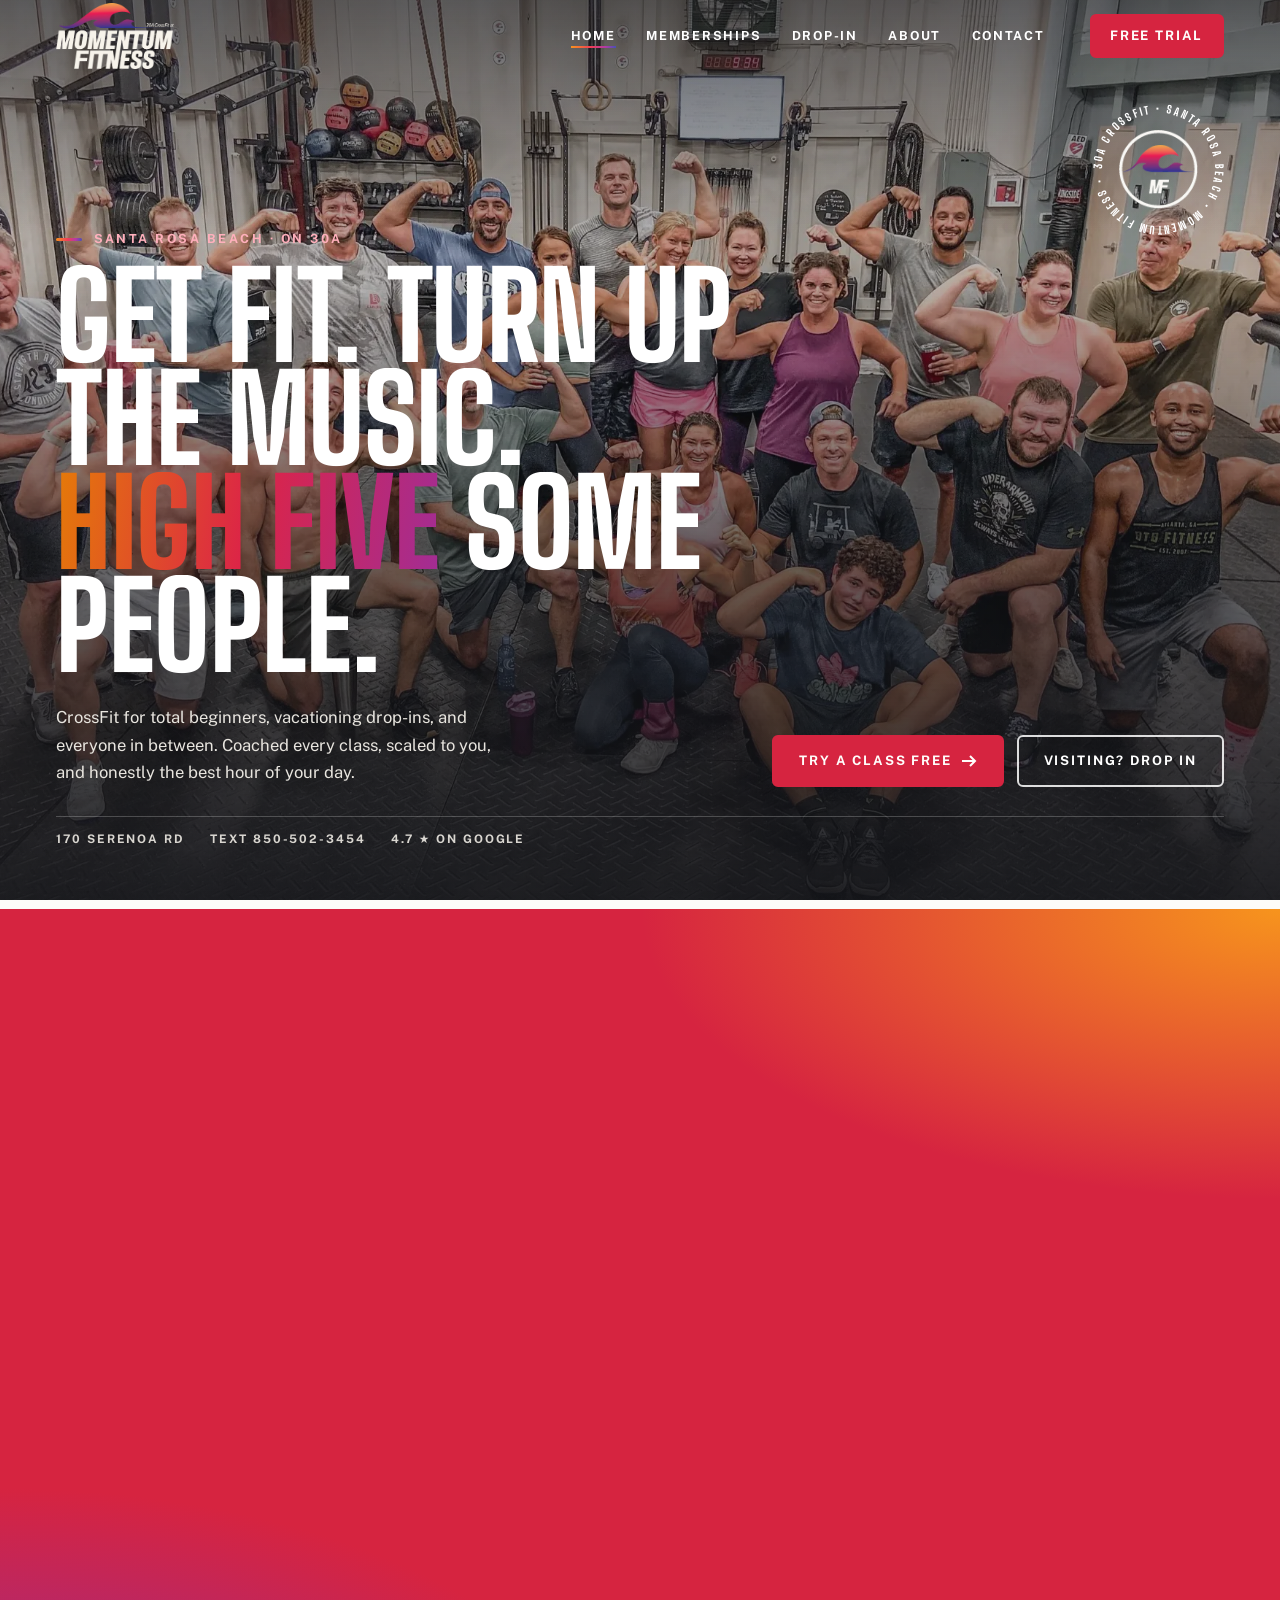
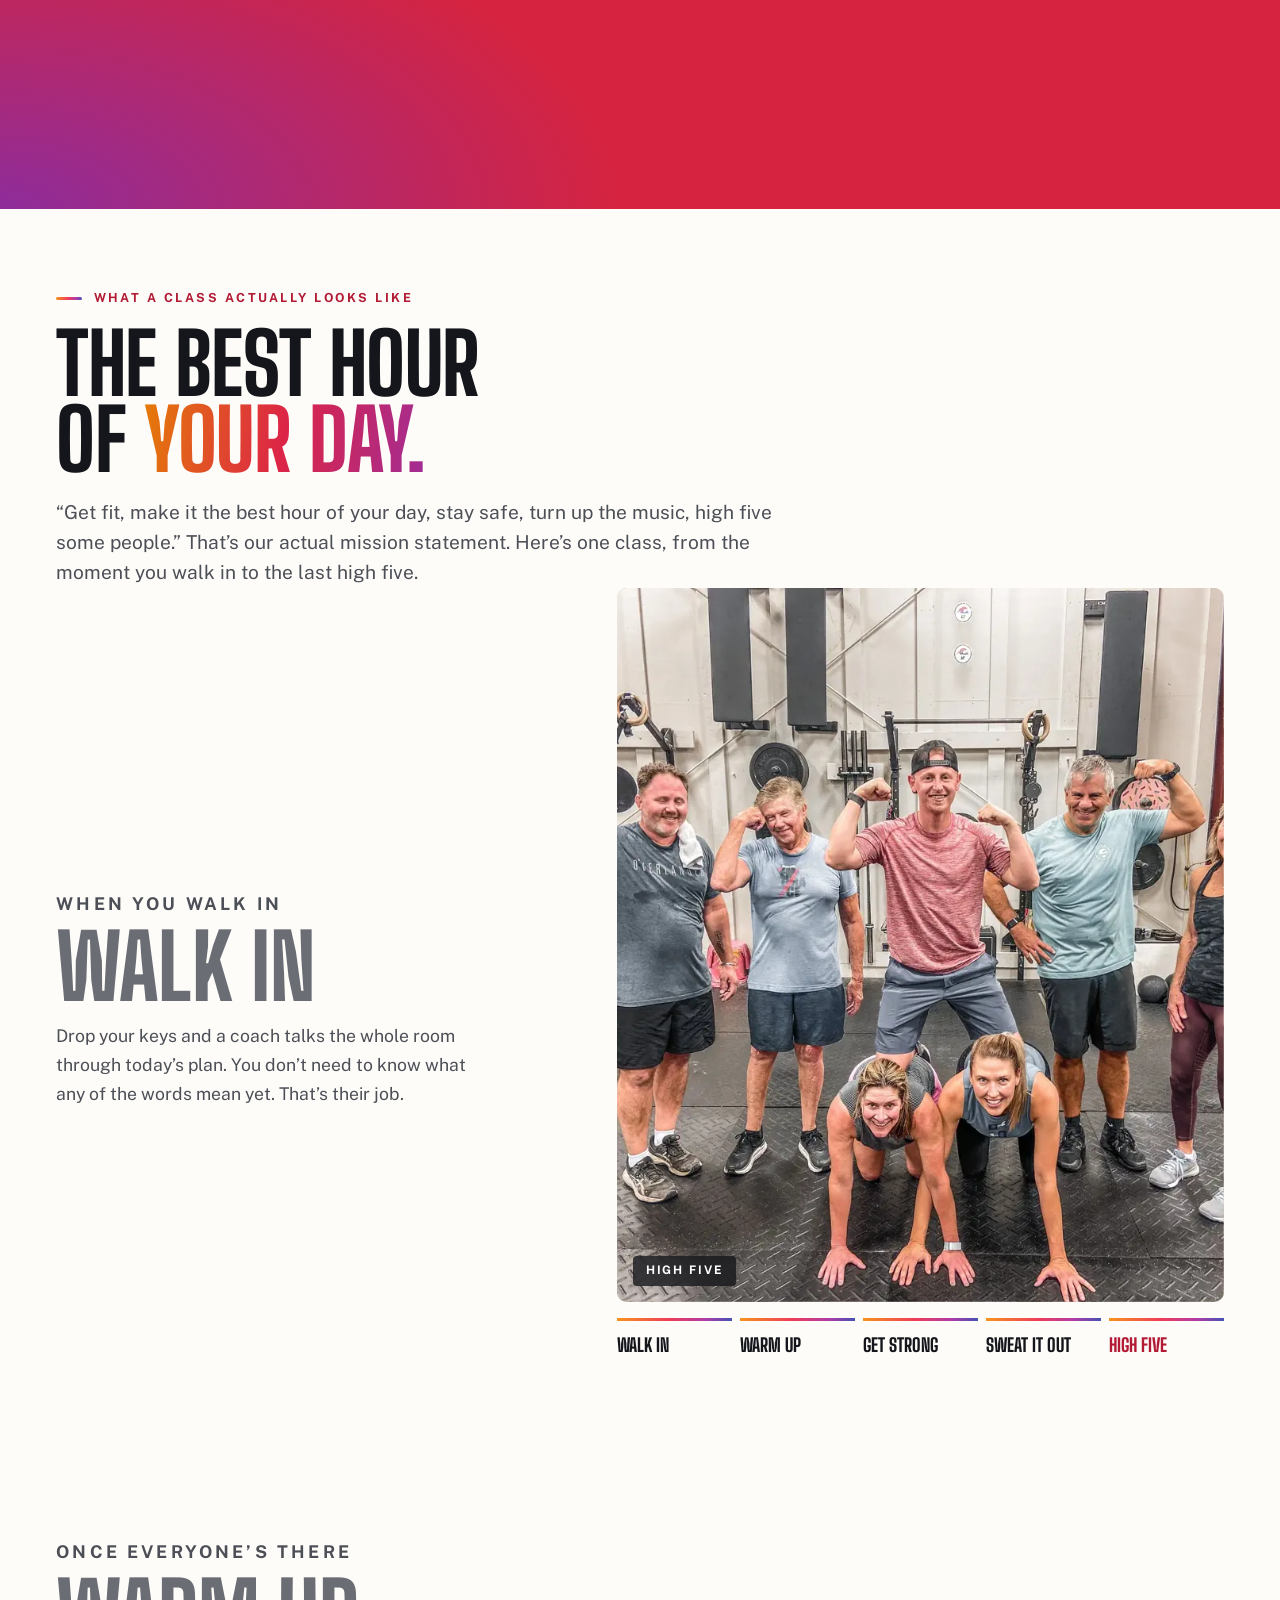
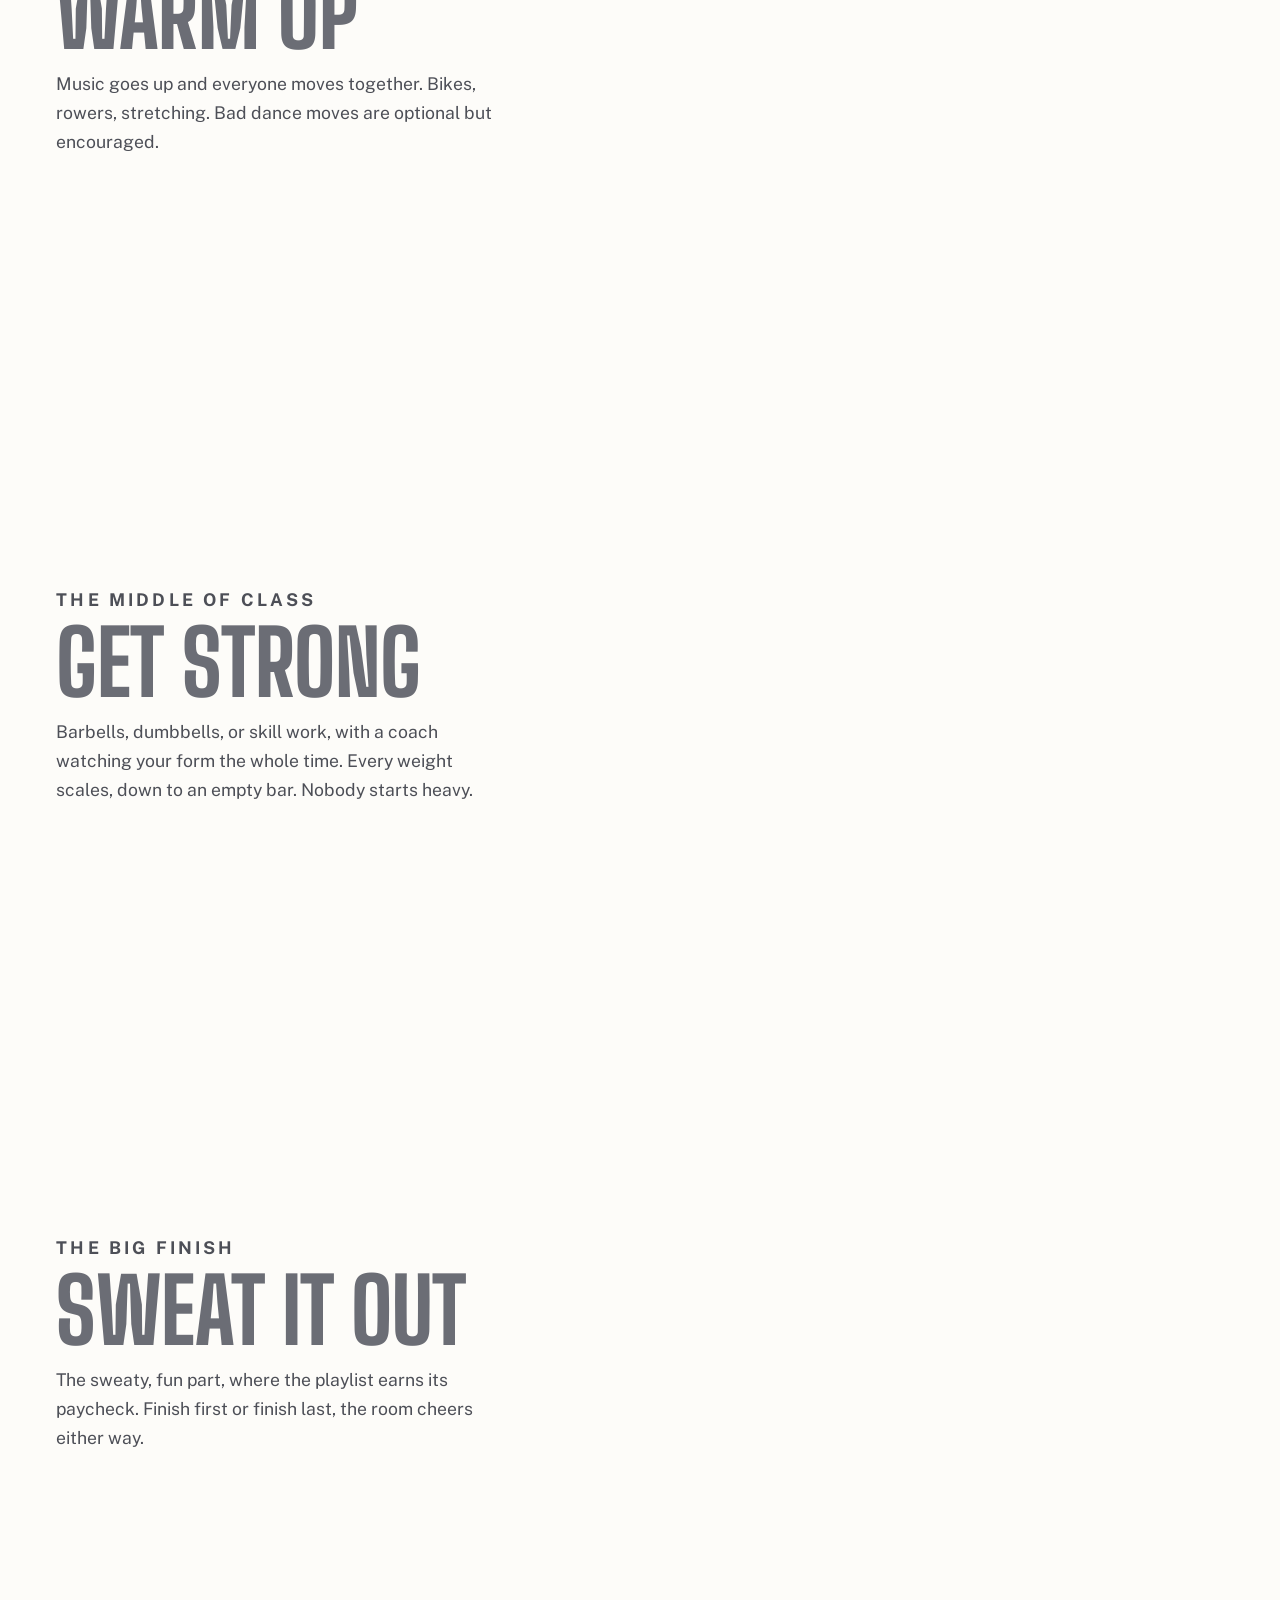
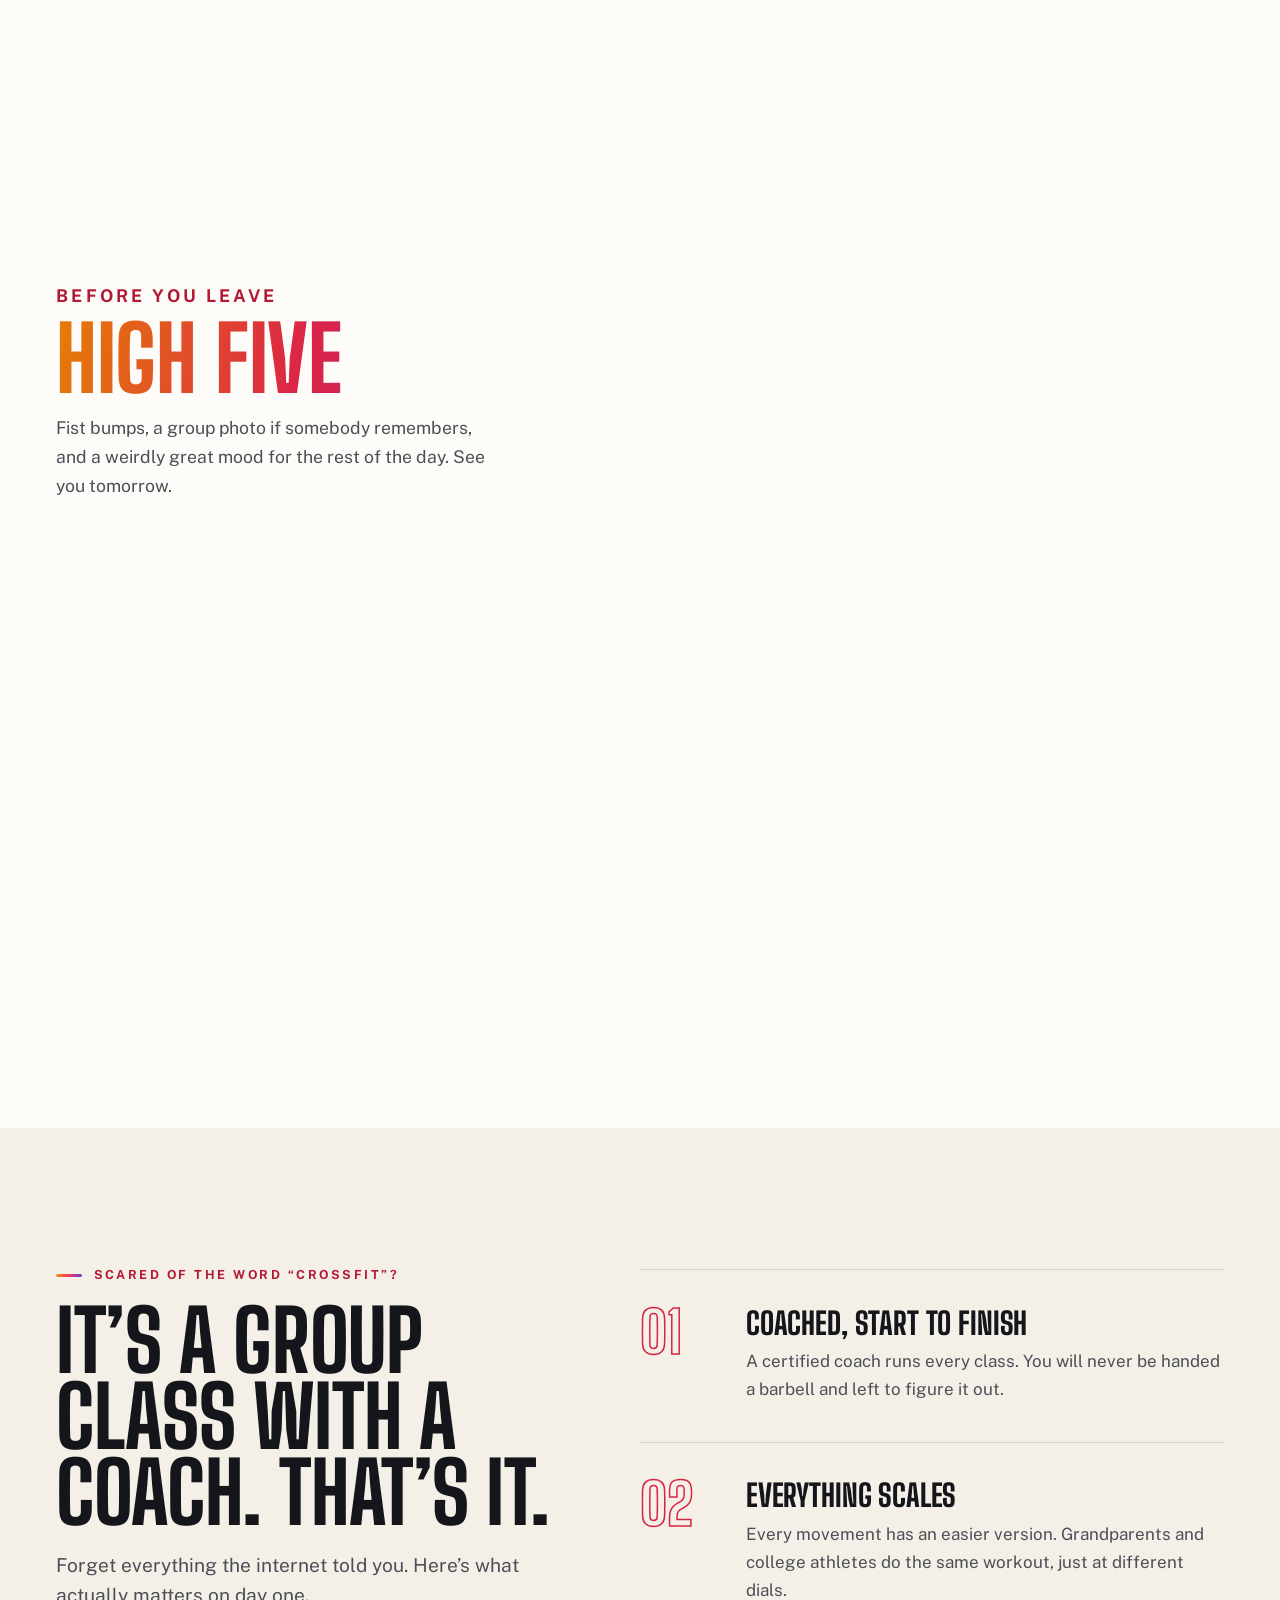
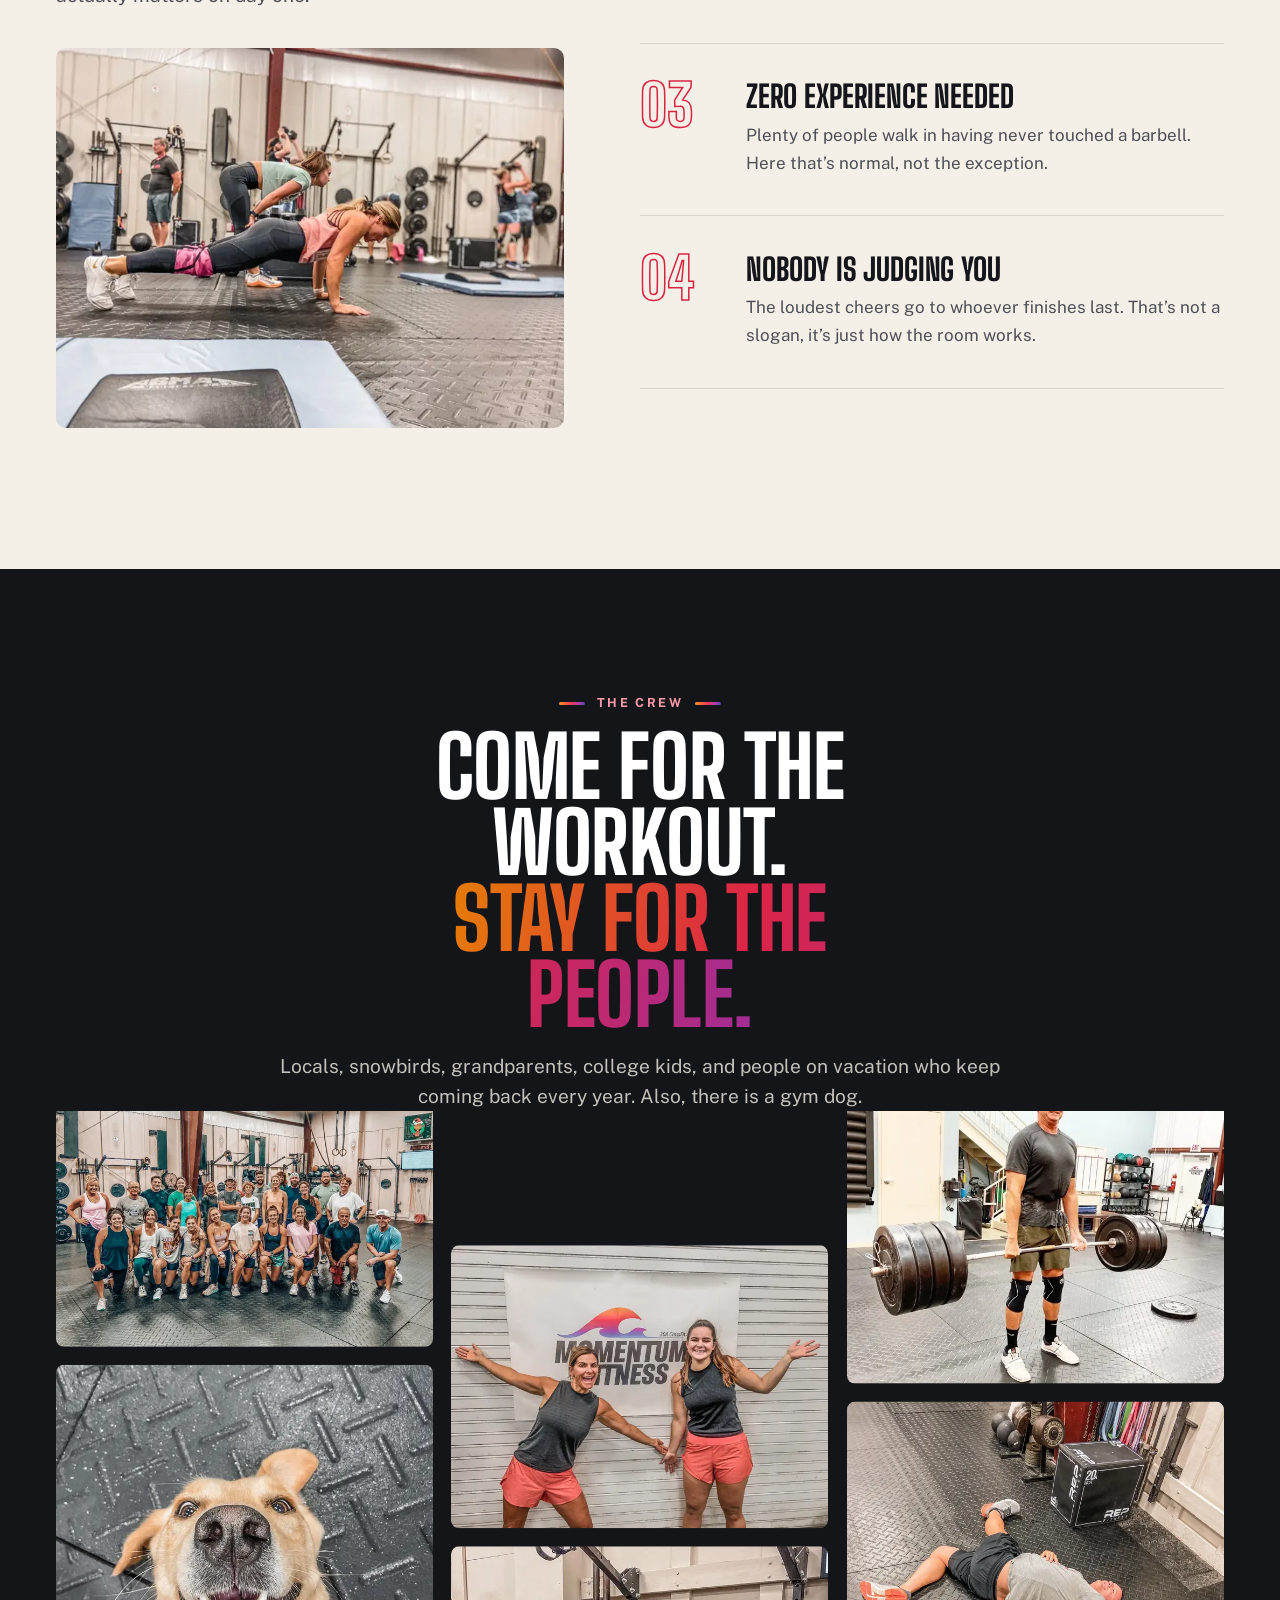
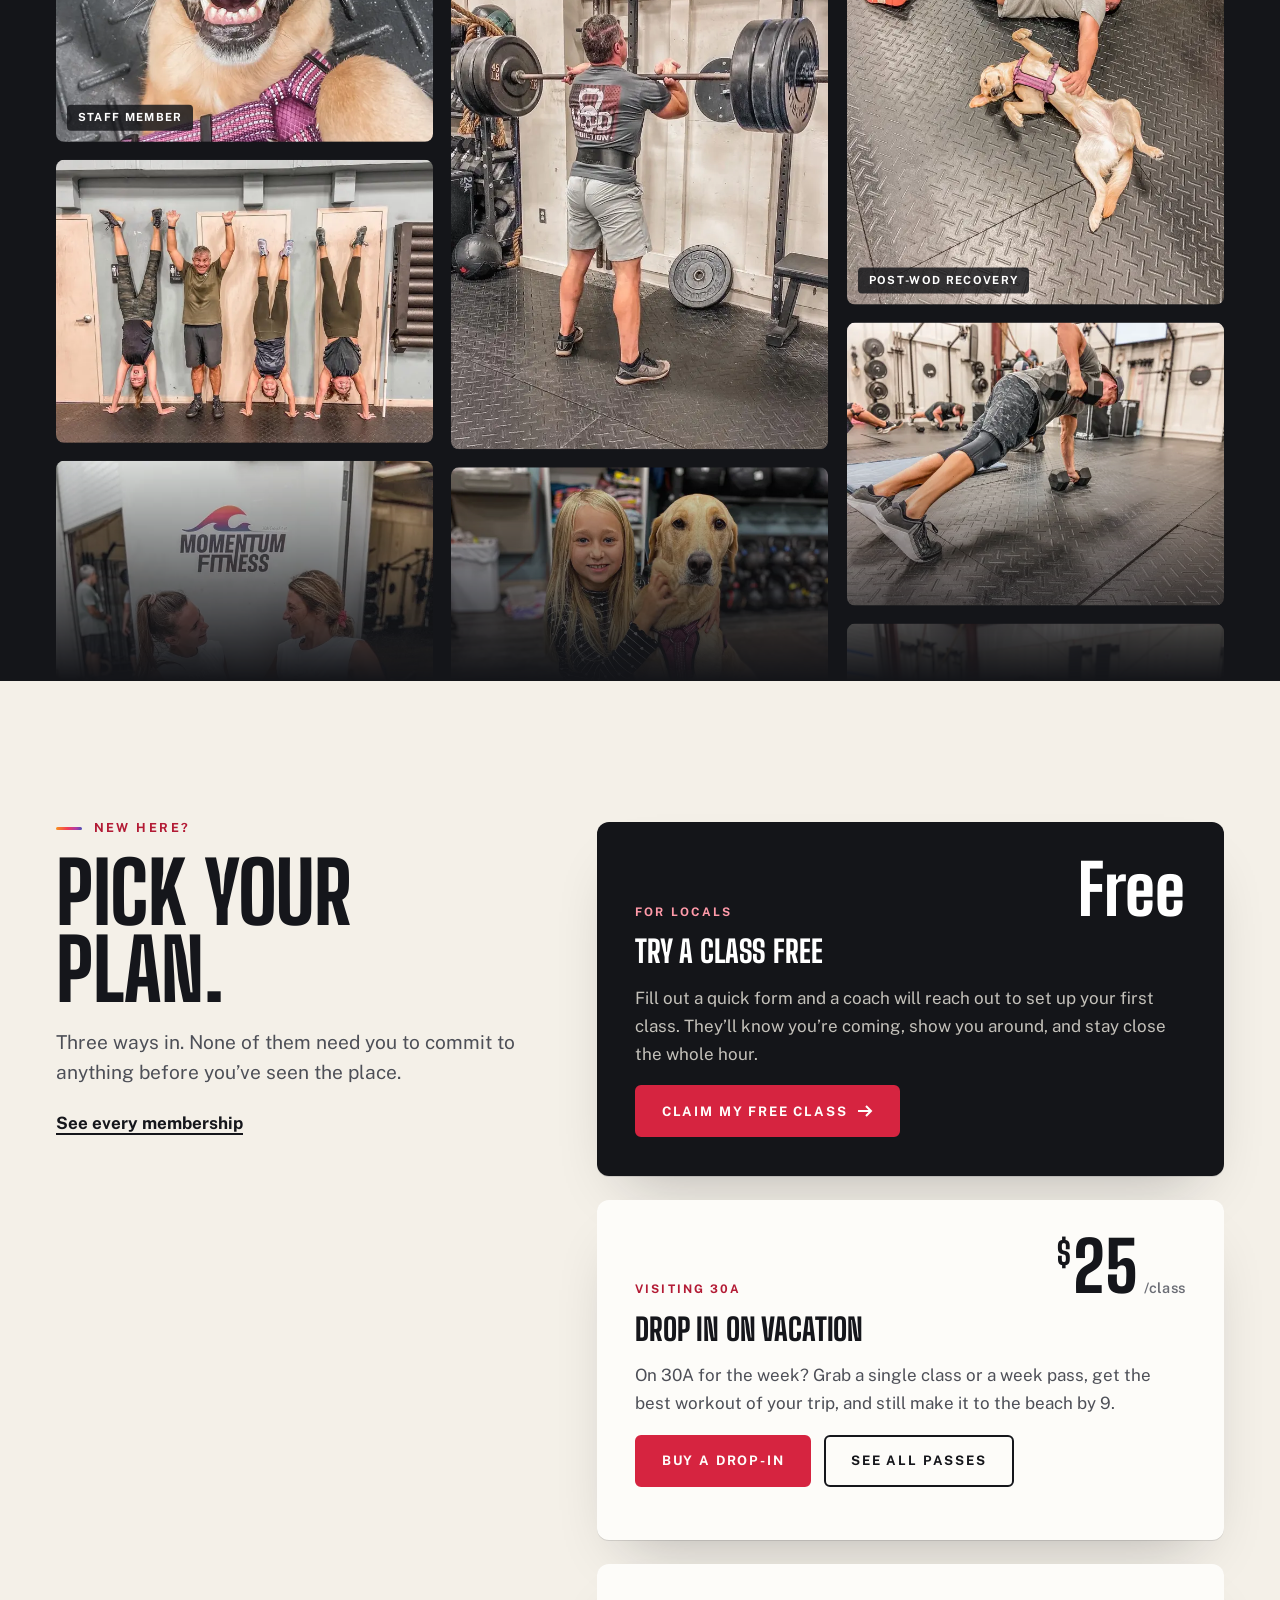
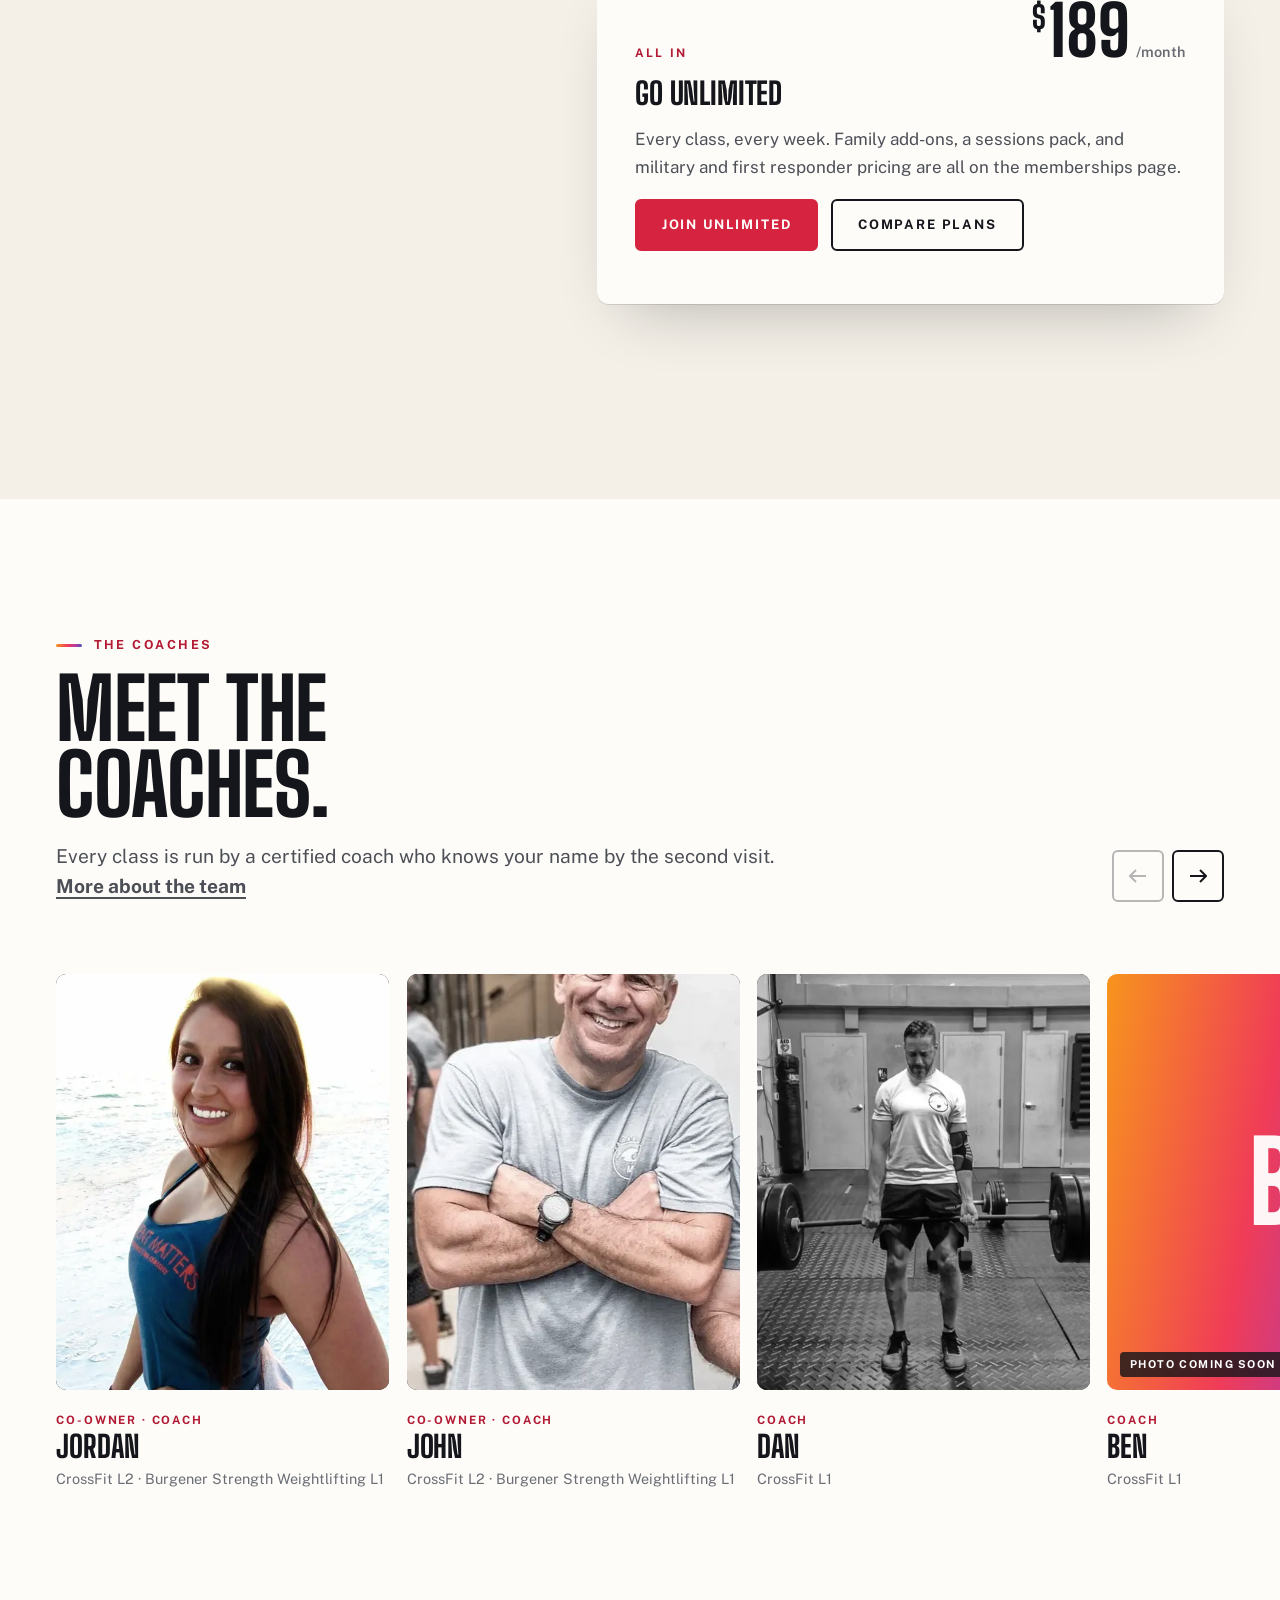
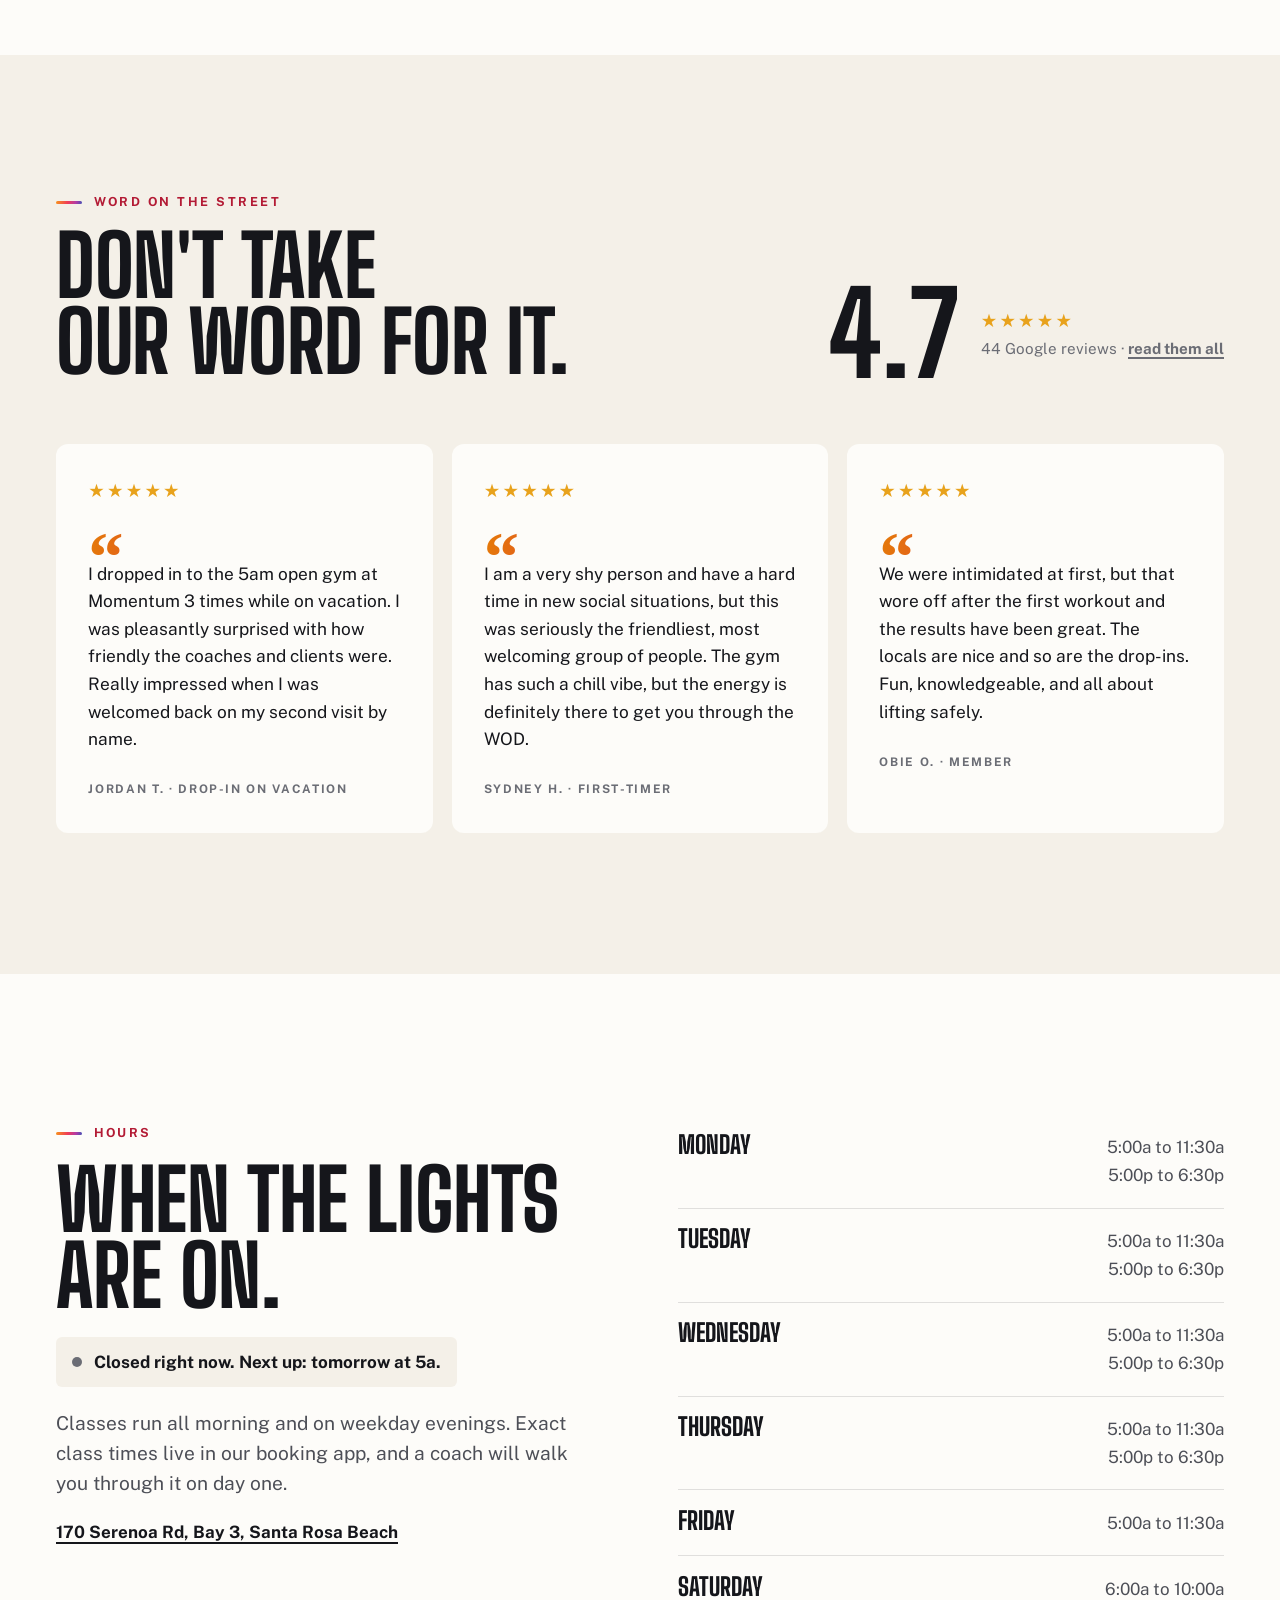
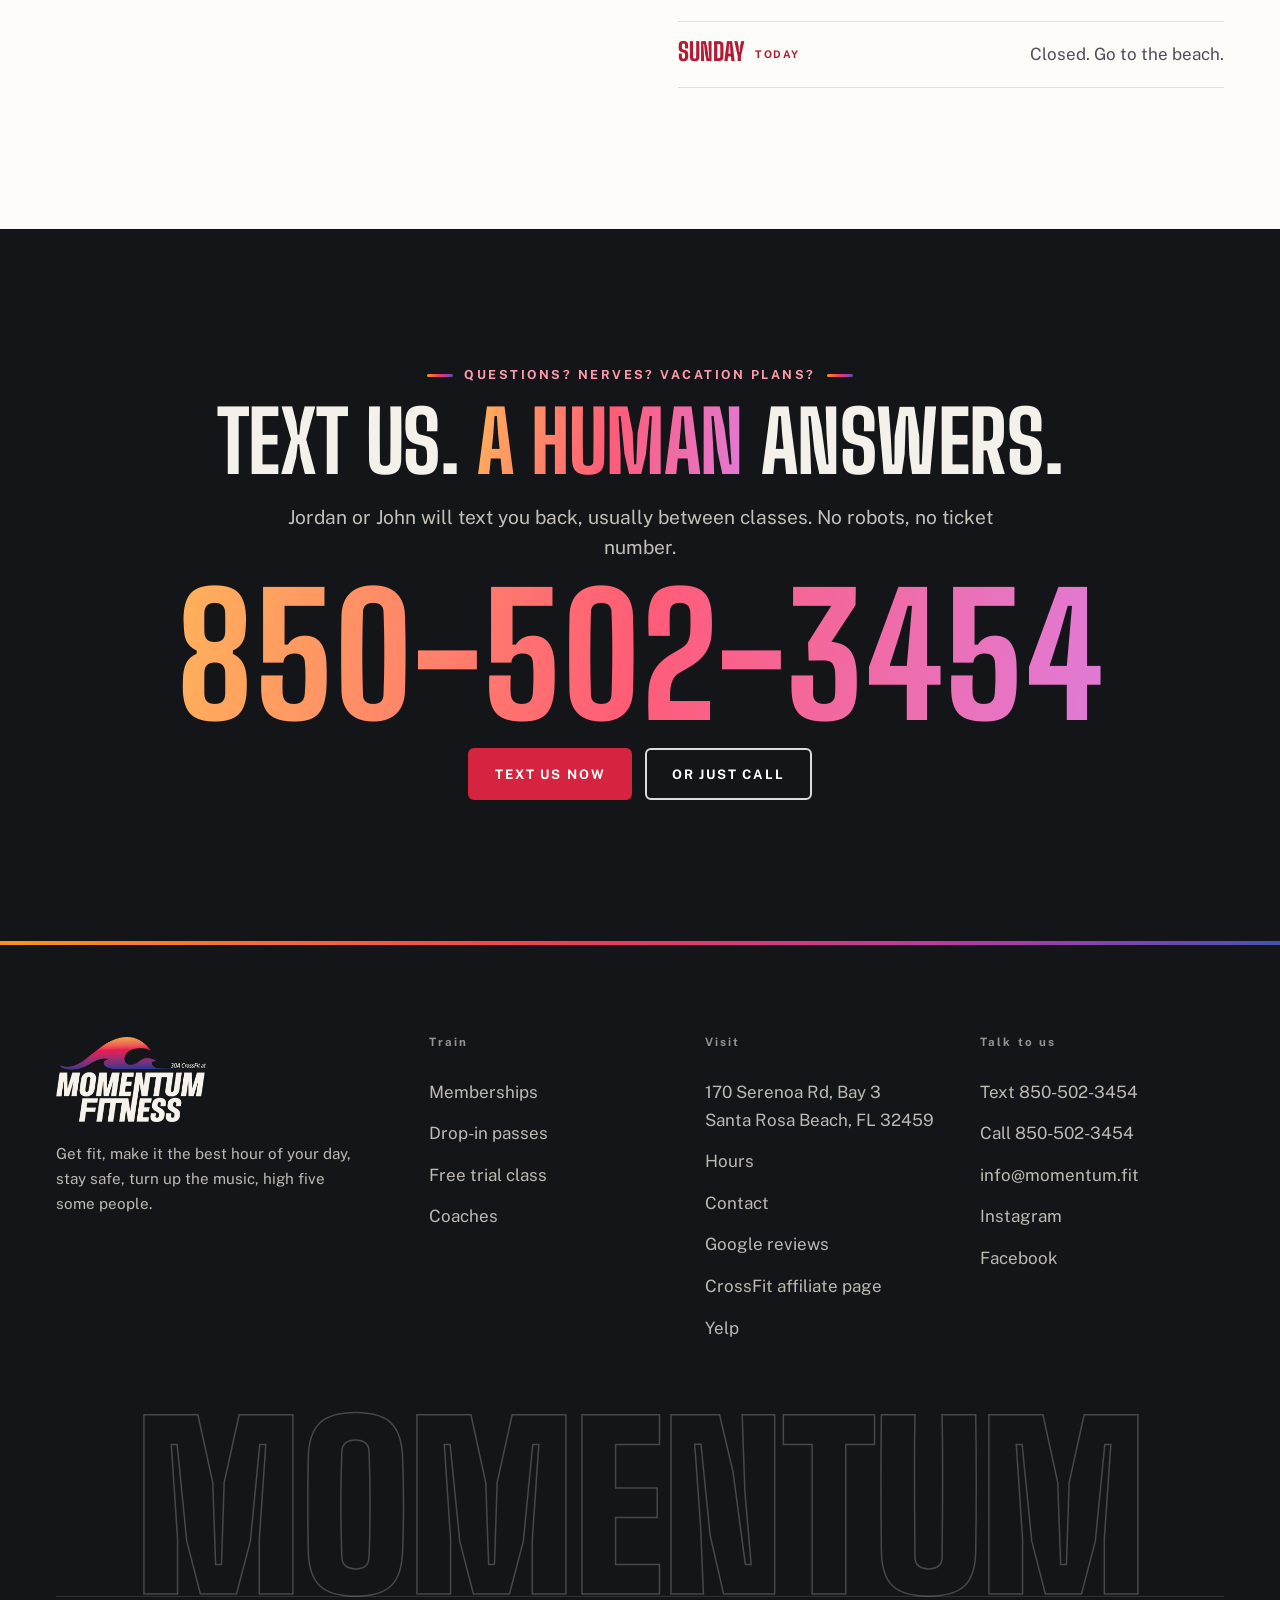
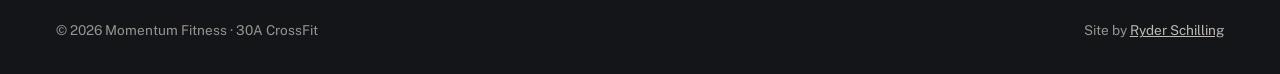
==== index.html @ 8d9266a3 "Unique hero per page" ====
<!DOCTYPE html>
<html lang="en" class="no-js">
<head>
<meta charset="UTF-8">
<meta name="viewport" content="width=device-width, initial-scale=1.0, viewport-fit=cover">
<title>Momentum Fitness | 30A CrossFit in Santa Rosa Beach, FL</title>
<meta name="description" content="CrossFit on 30A for everybody: total beginners, vacationing drop-ins, and everyone in between. Free trial class, $25 drop-ins, coached every hour. Santa Rosa Beach, FL.">
<link rel="canonical" href="https://30acrossfit.com/">
<meta name="theme-color" content="#141519">
<link rel="icon" href="/favicon.ico" sizes="32x32">
<link rel="icon" href="/img/icon-192.png" type="image/png" sizes="192x192">
<link rel="apple-touch-icon" href="/img/apple-touch-icon.png">
<link rel="manifest" href="/site.webmanifest">
<meta property="og:type" content="website">
<meta property="og:site_name" content="Momentum Fitness | 30A CrossFit">
<meta property="og:title" content="Momentum Fitness | 30A CrossFit in Santa Rosa Beach, FL">
<meta property="og:description" content="CrossFit on 30A for everybody: total beginners, vacationing drop-ins, and everyone in between. Free trial class, $25 drop-ins, coached every hour. Santa Rosa Beach, FL.">
<meta property="og:url" content="https://30acrossfit.com/">
<meta property="og:image" content="https://30acrossfit.com/img/og-image.jpg">
<meta property="og:image:width" content="1200">
<meta property="og:image:height" content="630">
<meta name="twitter:card" content="summary_large_image">
<link rel="preload" href="/fonts/bigshoulders.woff2" as="font" type="font/woff2" crossorigin>
<link rel="preload" href="/fonts/publicsans.woff2" as="font" type="font/woff2" crossorigin>
<link rel="preload" href="/img/p/hero.webp" as="image" fetchpriority="high">
<link rel="stylesheet" href="/css/style.css?v=20261001c">
<script>
document.documentElement.classList.replace('no-js','js');
try{if(sessionStorage.getItem('mf-nav')==='1'&&!matchMedia('(prefers-reduced-motion: reduce)').matches)document.documentElement.classList.add('is-entering');sessionStorage.removeItem('mf-nav');}catch(e){}
</script>
<script src="/js/tag.js?v=20261001c"></script>
<script async src="https://pulse.ryderschilling.com/p.js" data-site="ps_momentum"></script>
<script type="application/ld+json">
{
 "@context": "https://schema.org",
 "@graph": [
  {
   "@type": [
    "ExerciseGym",
    "LocalBusiness"
   ],
   "@id": "https://30acrossfit.com/#gym",
   "name": "Momentum Fitness | 30A CrossFit",
   "alternateName": [
    "30A CrossFit",
    "Momentum Fitness"
   ],
   "url": "https://30acrossfit.com/",
   "telephone": "+1-850-502-3454",
   "email": "info@momentum.fit",
   "image": "https://30acrossfit.com/img/og-image.jpg",
   "logo": "https://30acrossfit.com/img/logo.webp",
   "priceRange": "$25-$530",
   "address": {
    "@type": "PostalAddress",
    "streetAddress": "170 Serenoa Rd, Bay 3",
    "addressLocality": "Santa Rosa Beach",
    "addressRegion": "FL",
    "postalCode": "32459",
    "addressCountry": "US"
   },
   "areaServed": [
    "Santa Rosa Beach",
    "30A",
    "Watersound",
    "Seagrove Beach",
    "Blue Mountain Beach",
    "Grayton Beach",
    "Panama City Beach"
   ],
   "sameAs": [
    "https://www.facebook.com/momentumfitness30a",
    "https://www.instagram.com/mofit30a",
    "https://www.google.com/maps?cid=15454889036429020316",
    "https://www.crossfit.com/gym/2493/30a-crossfit",
    "https://www.yelp.com/biz/momentum-fitness-30a-crossfit-santa-rosa-beach",
    "https://www.visitsouthwalton.com/listing/momentum-fitness-30a-crossfit/",
    "https://travel30a.com/listing/momentum-fitness/",
    "https://theecguide.com/uncategorized/momentum-fitness-30a-crossfit/"
   ],
   "aggregateRating": {
    "@type": "AggregateRating",
    "ratingValue": "4.7",
    "reviewCount": "44",
    "bestRating": "5"
   },
   "openingHoursSpecification": [
    {
     "@type": "OpeningHoursSpecification",
     "dayOfWeek": [
      "Monday",
      "Tuesday",
      "Wednesday",
      "Thursday"
     ],
     "opens": "05:00",
     "closes": "11:30"
    },
    {
     "@type": "OpeningHoursSpecification",
     "dayOfWeek": [
      "Monday",
      "Tuesday",
      "Wednesday",
      "Thursday"
     ],
     "opens": "17:00",
     "closes": "18:30"
    },
    {
     "@type": "OpeningHoursSpecification",
     "dayOfWeek": "Friday",
     "opens": "05:00",
     "closes": "11:30"
    },
    {
     "@type": "OpeningHoursSpecification",
     "dayOfWeek": "Saturday",
     "opens": "06:00",
     "closes": "10:00"
    }
   ]
  },
  {
   "@type": "WebSite",
   "@id": "https://30acrossfit.com/#site",
   "url": "https://30acrossfit.com/",
   "name": "Momentum Fitness | 30A CrossFit",
   "publisher": {
    "@id": "https://30acrossfit.com/#gym"
   }
  },
  {
   "@type": "WebPage",
   "@id": "https://30acrossfit.com/#page",
   "url": "https://30acrossfit.com/",
   "name": "Momentum Fitness | 30A CrossFit in Santa Rosa Beach, FL",
   "description": "CrossFit on 30A for everybody: total beginners, vacationing drop-ins, and everyone in between. Free trial class, $25 drop-ins, coached every hour. Santa Rosa Beach, FL.",
   "isPartOf": {
    "@id": "https://30acrossfit.com/#site"
   },
   "about": {
    "@id": "https://30acrossfit.com/#gym"
   }
  }
 ]
}
</script>
</head>
<body>
<a class="skip" href="#main">Skip to content</a>
<header class="nav nav--over" id="nav">
<div class="wrap wrap--wide nav__inner">
<a href="/" class="nav__logo" aria-label="Momentum Fitness, 30A CrossFit, home">
<img class="logo--dark" src="/img/logo.webp" alt="" width="580" height="326">
<img class="logo--light" src="/img/logo-light.webp" alt="" width="580" height="326">
</a>
<nav class="nav__links" aria-label="Primary">
<a href="/" aria-current="page">Home</a>
<a href="/memberships">Memberships</a>
<a href="/drop-in">Drop-In</a>
<a href="/about">About</a>
<a href="/contact">Contact</a>
</nav>
<a class="btn btn--solid nav__cta" href="/memberships#trial" data-plan="trial" data-loc="nav">Free Trial</a>
<button class="nav__burger" id="burger" aria-label="Open menu" aria-expanded="false" aria-controls="drawer"><span></span><span></span><span></span></button>
</div>
</header>
<div class="drawer on-dark" id="drawer">
<nav class="drawer__links" aria-label="Menu">
<a href="/" aria-current="page"><small>01</small>Home</a>
<a href="/memberships"><small>02</small>Memberships</a>
<a href="/drop-in"><small>03</small>Drop-In</a>
<a href="/about"><small>04</small>About</a>
<a href="/contact"><small>05</small>Contact</a>
</nav>
<div class="drawer__foot">
<p>Questions? A human answers the phone.</p>
<div class="btn-row">
<a class="btn btn--solid" href="sms:+18505023454">Text us</a>
<a class="btn btn--line" href="tel:+18505023454">Call 850-502-3454</a>
</div>
<p>170 Serenoa Rd, Bay 3, Santa Rosa Beach</p>
</div>
</div>
<main id="main" tabindex="-1">

<section class="hero" aria-labelledby="hero-h">
<div class="hero__stick">
<div class="hero__frame"><img src="/img/p/hero.webp" srcset="/img/p/hero-700.webp 700w, /img/p/hero.webp 1200w, /img/p/hero-2000.webp 2000w" sizes="100vw" alt="The Momentum Fitness crew flexing together on the gym floor after class" width="1200" height="900" fetchpriority="high"></div>
<div class="hero__badge" aria-hidden="true">
<svg viewBox="0 0 150 150"><defs><path id="circ" d="M75,75 m-60,0 a60,60 0 1,1 120,0 a60,60 0 1,1 -120,0"/></defs><text><textPath href="#circ">30A CrossFit &#8226; Santa Rosa Beach &#8226; Momentum Fitness &#8226;</textPath></text></svg>
<img src="/img/badge-light.webp" alt="" width="360" height="360">
</div>
<div class="hero__tagline" aria-hidden="true"><p>No egos. <span class="grad" style="background:linear-gradient(100deg,#FFB25A,#FF5C77 50%,#E07BD8);-webkit-background-clip:text;background-clip:text;color:transparent">Just good people</span> and loud music.</p></div>
<div class="wrap wrap--wide hero__content">
<span class="eyebrow" style="color:#FFB0BC">Santa Rosa Beach &middot; On 30A</span>
<h1 id="hero-h" data-split style="margin-top:1rem">Get fit. Turn up the music. <em>High five</em> some people.</h1>
<div class="hero__row">
<p class="hero__sub">CrossFit for total beginners, vacationing drop-ins, and everyone in between. Coached every class, scaled to you, and honestly the best hour of your day.</p>
<div class="btn-row">
<a class="btn btn--solid" href="/memberships#trial" data-plan="trial" data-loc="hero">Try a class free <svg viewBox="0 0 16 16" fill="none" aria-hidden="true"><path d="M1 8h13M9 3l5 5-5 5" stroke="currentColor" stroke-width="2"/></svg></a>
<a class="btn btn--line" href="/drop-in">Visiting? Drop in</a>
</div>
</div>
<div class="hero__meta"><span>170 Serenoa Rd</span><a href="sms:+18505023454">Text 850-502-3454</a><span>4.7 &#9733; on Google</span></div>
</div>
</div>
</section>

<div class="marquee">
<p class="sr-only">Get fit. Turn up the music. High five some people. Stay safe.</p>
<button class="marquee__pause" type="button" aria-label="Pause scrolling text">&#10074;&#10074;</button>
<div class="marquee__track" aria-hidden="true">
<div class="marquee__item"><span>Get fit</span><img src="/img/badge-light.webp" alt="" width="40" height="40"><span>Turn up the music</span><img src="/img/badge-light.webp" alt="" width="40" height="40"><span class="grad" style="background:linear-gradient(100deg,#FFB25A,#FF5C77 50%,#E07BD8);-webkit-background-clip:text;background-clip:text;color:transparent">High five some people</span><img src="/img/badge-light.webp" alt="" width="40" height="40"><span>Stay safe</span><img src="/img/badge-light.webp" alt="" width="40" height="40"></div><div class="marquee__item"><span>Get fit</span><img src="/img/badge-light.webp" alt="" width="40" height="40"><span>Turn up the music</span><img src="/img/badge-light.webp" alt="" width="40" height="40"><span class="grad" style="background:linear-gradient(100deg,#FFB25A,#FF5C77 50%,#E07BD8);-webkit-background-clip:text;background-clip:text;color:transparent">High five some people</span><img src="/img/badge-light.webp" alt="" width="40" height="40"><span>Stay safe</span><img src="/img/badge-light.webp" alt="" width="40" height="40"></div>
</div>
</div>

<section class="hour pad" id="best-hour" aria-labelledby="hour-h">
<div class="wrap" style="display:grid;gap:1.3rem;max-width:var(--max)">
<span class="eyebrow">What a class actually looks like</span>
<h2 id="hour-h" data-split>The best hour<br>of <em>your day.</em></h2>
<p class="lead">&ldquo;Get fit, make it the best hour of your day, stay safe, turn up the music, high five some people.&rdquo; That&rsquo;s our actual mission statement. Here&rsquo;s one class, from the moment you walk in to the last high five.</p>
</div>
<div class="wrap wrap--wide hour__stage">
<div class="hour__steps">
<article class="hour__step" data-clock="Walk in"><figure class="hour__step-ph"><img src="/img/p/whiteboard.webp" srcset="/img/p/whiteboard-700.webp 700w, /img/p/whiteboard.webp 1200w" sizes="100vw" alt="A coach briefing the class before the workout" width="1200" height="900" loading="lazy" decoding="async"></figure><p class="hour__when">When you walk in</p><h3 class="hour__big">Walk in</h3><p>Drop your keys and a coach talks the whole room through today’s plan. You don’t need to know what any of the words mean yet. That’s their job.</p></article>
<article class="hour__step" data-clock="Warm up"><figure class="hour__step-ph"><img src="/img/p/warmup.webp" srcset="/img/p/warmup-700.webp 700w, /img/p/warmup.webp 1200w" sizes="100vw" alt="Members warming up on assault bikes" width="1200" height="900" loading="lazy" decoding="async"></figure><p class="hour__when">Once everyone’s there</p><h3 class="hour__big">Warm up</h3><p>Music goes up and everyone moves together. Bikes, rowers, stretching. Bad dance moves are optional but encouraged.</p></article>
<article class="hour__step" data-clock="Get strong"><figure class="hour__step-ph"><img src="/img/p/squat.webp" srcset="/img/p/squat-700.webp 700w, /img/p/squat.webp 1200w" sizes="100vw" alt="A member back squatting a loaded barbell" width="1200" height="900" loading="lazy" decoding="async"></figure><p class="hour__when">The middle of class</p><h3 class="hour__big">Get strong</h3><p>Barbells, dumbbells, or skill work, with a coach watching your form the whole time. Every weight scales, down to an empty bar. Nobody starts heavy.</p></article>
<article class="hour__step" data-clock="Sweat it out"><figure class="hour__step-ph"><img src="/img/p/wod.webp" srcset="/img/p/wod-700.webp 700w, /img/p/wod.webp 1200w" sizes="100vw" alt="A member pressing two dumbbells overhead mid-workout" width="1200" height="900" loading="lazy" decoding="async"></figure><p class="hour__when">The big finish</p><h3 class="hour__big">Sweat it out</h3><p>The sweaty, fun part, where the playlist earns its paycheck. Finish first or finish last, the room cheers either way.</p></article>
<article class="hour__step" data-clock="High five"><figure class="hour__step-ph"><img src="/img/p/flex.webp" srcset="/img/p/flex-700.webp 700w, /img/p/flex.webp 1200w" sizes="100vw" alt="The class flexing and laughing together after the workout" width="1200" height="900" loading="lazy" decoding="async"></figure><p class="hour__when">Before you leave</p><h3 class="hour__big">High five</h3><p>Fist bumps, a group photo if somebody remembers, and a weirdly great mood for the rest of the day. See you tomorrow.</p></article>
</div>
<div class="hour__card">
<div class="hour__frames">
<div class="hour__frame is-on"><img src="/img/p/whiteboard.webp" srcset="/img/p/whiteboard-700.webp 700w, /img/p/whiteboard.webp 1200w" sizes="(max-width: 900px) 100vw, 55vw" alt="A coach briefing the class before the workout" width="1200" height="900" loading="lazy" decoding="async"></div>
<div class="hour__frame"><img src="/img/p/warmup.webp" srcset="/img/p/warmup-700.webp 700w, /img/p/warmup.webp 1200w, /img/p/warmup-2000.webp 2000w" sizes="(max-width: 900px) 100vw, 55vw" alt="Members warming up on assault bikes" width="1200" height="900" loading="lazy" decoding="async"></div>
<div class="hour__frame"><img src="/img/p/squat.webp" srcset="/img/p/squat-700.webp 700w, /img/p/squat.webp 1200w" sizes="(max-width: 900px) 100vw, 55vw" alt="A member back squatting a loaded barbell" width="1200" height="900" loading="lazy" decoding="async"></div>
<div class="hour__frame"><img src="/img/p/wod.webp" srcset="/img/p/wod-700.webp 700w, /img/p/wod.webp 1200w, /img/p/wod-2000.webp 2000w" sizes="(max-width: 900px) 100vw, 55vw" alt="A member pressing two dumbbells overhead mid-workout" width="1200" height="900" loading="lazy" decoding="async"></div>
<div class="hour__frame"><img src="/img/p/flex.webp" srcset="/img/p/flex-700.webp 700w, /img/p/flex.webp 1200w, /img/p/flex-2000.webp 2000w" sizes="(max-width: 900px) 100vw, 55vw" alt="The class flexing and laughing together after the workout" width="1200" height="900" loading="lazy" decoding="async"></div>
<span class="hour__clock" aria-hidden="true">Walk in</span>
</div>
<div class="hour__rail" aria-label="Jump to a part of the class">
<button type="button"><b>Walk in</b></button>
<button type="button"><b>Warm up</b></button>
<button type="button"><b>Get strong</b></button>
<button type="button"><b>Sweat it out</b></button>
<button type="button"><b>High five</b></button>
</div>
</div>
</div>
</section>

<section class="pad band" id="new-to-crossfit" aria-labelledby="plain-h">
<div class="wrap plain__grid">
<div class="plain__head">
<span class="eyebrow">Scared of the word &ldquo;CrossFit&rdquo;?</span>
<h2 id="plain-h" data-split>It&rsquo;s a group class with a coach. That&rsquo;s it.</h2>
<p class="lead">Forget everything the internet told you. Here&rsquo;s what actually matters on day one.</p>
<div class="plain__photo rv"><img src="/img/p/pushup.webp" srcset="/img/p/pushup-700.webp 700w, /img/p/pushup.webp 1200w, /img/p/pushup-2000.webp 2000w" sizes="(max-width: 900px) 100vw, 45vw" alt="A coach demonstrating a movement while members follow along" width="1200" height="900" loading="lazy" decoding="async"></div>
</div>
<div class="points">
<div class="point rv"><b aria-hidden="true">01</b><div><h3>Coached, start to finish</h3><p>A certified coach runs every class. You will never be handed a barbell and left to figure it out.</p></div></div>
<div class="point rv"><b aria-hidden="true">02</b><div><h3>Everything scales</h3><p>Every movement has an easier version. Grandparents and college athletes do the same workout, just at different dials.</p></div></div>
<div class="point rv"><b aria-hidden="true">03</b><div><h3>Zero experience needed</h3><p>Plenty of people walk in having never touched a barbell. Here that&rsquo;s normal, not the exception.</p></div></div>
<div class="point rv"><b aria-hidden="true">04</b><div><h3>Nobody is judging you</h3><p>The loudest cheers go to whoever finishes last. That&rsquo;s not a slogan, it&rsquo;s just how the room works.</p></div></div>
</div>
</div>
</section>

<section class="crew" id="crew" aria-labelledby="crew-h">
<div class="wrap crew__head">
<span class="eyebrow">The crew</span>
<h2 id="crew-h" data-split>Come for the workout. <em>Stay for the people.</em></h2>
<p class="lead">Locals, snowbirds, grandparents, college kids, and people on vacation who keep coming back every year. Also, there is a gym dog.</p>
</div>
<div class="crew__cols">
<div class="crew__col"><figure class="w"><img src="/img/p/group-b.webp" srcset="/img/p/group-b-700.webp 700w, /img/p/group-b.webp 1200w" sizes="(max-width: 900px) 50vw, 33vw" alt="The whole morning crew after class" width="1200" height="900" loading="lazy" decoding="async"></figure><figure class="s"><img src="/img/p/dog-selfie.webp" srcset="/img/p/dog-selfie-700.webp 700w, /img/p/dog-selfie.webp 1200w" sizes="(max-width: 900px) 50vw, 33vw" alt="The gym dog taking a selfie" width="1200" height="1200" loading="lazy" decoding="async"><figcaption>Staff member</figcaption></figure><figure class="w"><img src="/img/p/handstands.webp" srcset="/img/p/handstands-700.webp 700w, /img/p/handstands.webp 1200w" sizes="(max-width: 900px) 50vw, 33vw" alt="Members practicing handstands against the wall" width="1200" height="904" loading="lazy" decoding="async"></figure><figure class="t"><img src="/img/p/twins.webp" srcset="/img/p/twins-700.webp 700w, /img/p/twins.webp 1200w" sizes="(max-width: 900px) 50vw, 33vw" alt="Two members in matching outfits by the Momentum sign" width="1200" height="1496" loading="lazy" decoding="async"></figure><figure class="w"><img src="/img/p/rower.webp" srcset="/img/p/rower-700.webp 700w, /img/p/rower.webp 1200w" sizes="(max-width: 900px) 50vw, 33vw" alt="A member pulling hard on the rower" width="1200" height="960" loading="lazy" decoding="async"></figure></div><div class="crew__col"><figure class="w"><img src="/img/p/banner.webp" srcset="/img/p/banner-700.webp 700w, /img/p/banner.webp 1200w" sizes="(max-width: 900px) 50vw, 33vw" alt="Two members striking a pose in front of the Momentum banner" width="1200" height="900" loading="lazy" decoding="async"></figure><figure class="t"><img src="/img/p/overhead.webp" srcset="/img/p/overhead-700.webp 700w, /img/p/overhead.webp 1200w" sizes="(max-width: 900px) 50vw, 33vw" alt="A member pressing a barbell overhead" width="1016" height="1800" loading="lazy" decoding="async"></figure><figure class="s"><img src="/img/p/dog-kid.webp" srcset="/img/p/dog-kid-700.webp 700w, /img/p/dog-kid.webp 1200w" sizes="(max-width: 900px) 50vw, 33vw" alt="A young member hugging the gym dog" width="1200" height="1200" loading="lazy" decoding="async"><figcaption>Future member</figcaption></figure><figure class="w"><img src="/img/p/slam.webp" srcset="/img/p/slam-700.webp 700w, /img/p/slam.webp 1200w" sizes="(max-width: 900px) 50vw, 33vw" alt="A member lifting a slam ball overhead" width="1200" height="900" loading="lazy" decoding="async"></figure><figure class="w"><img src="/img/p/group-c.webp" srcset="/img/p/group-c-700.webp 700w, /img/p/group-c.webp 1200w" sizes="(max-width: 900px) 50vw, 33vw" alt="A packed class smiling for the camera" width="1200" height="900" loading="lazy" decoding="async"></figure></div><div class="crew__col"><figure class="s"><img src="/img/p/deadlift.webp" srcset="/img/p/deadlift-700.webp 700w, /img/p/deadlift.webp 1200w" sizes="(max-width: 900px) 50vw, 33vw" alt="A member standing tall with a heavy deadlift" width="1000" height="1012" loading="lazy" decoding="async"></figure><figure class="t"><img src="/img/p/dog-nap.webp" srcset="/img/p/dog-nap-700.webp 700w, /img/p/dog-nap.webp 1200w" sizes="(max-width: 900px) 50vw, 33vw" alt="The gym dog napping next to a member after the workout" width="1200" height="1600" loading="lazy" decoding="async"><figcaption>Post-WOD recovery</figcaption></figure><figure class="w"><img src="/img/p/burpee.webp" srcset="/img/p/burpee-700.webp 700w, /img/p/burpee.webp 1200w" sizes="(max-width: 900px) 50vw, 33vw" alt="A member mid-burpee" width="1200" height="900" loading="lazy" decoding="async"></figure><figure class="s"><img src="/img/p/shirt.webp" srcset="/img/p/shirt-700.webp 700w, /img/p/shirt.webp 1200w" sizes="(max-width: 900px) 50vw, 33vw" alt="A member in a Momentum Fitness shirt carrying a dumbbell" width="1200" height="1200" loading="lazy" decoding="async"></figure><figure class="w"><img src="/img/p/bike-dog.webp" srcset="/img/p/bike-dog-700.webp 700w, /img/p/bike-dog.webp 1200w" sizes="(max-width: 900px) 50vw, 33vw" alt="A coach on the bike while the gym dog supervises" width="1200" height="900" loading="lazy" decoding="async"></figure></div>
</div>
</section>

<section class="pad band" id="ways-in" aria-labelledby="doors-h">
<div class="wrap doors__grid">
<div class="doors__head">
<span class="eyebrow">New here?</span>
<h2 id="doors-h" data-split>Pick your plan.</h2>
<p class="lead">Three ways in. None of them need you to commit to anything before you&rsquo;ve seen the place.</p>
<p><a class="link" href="/memberships">See every membership</a></p>
</div>
<div class="doors__stack">
<article class="door door--hot" style="--i:0">
<div class="door__top"><span class="door__tag">For locals</span><span class="price">Free</span></div>
<h3>Try a class free</h3>
<p>Fill out a quick form and a coach will reach out to set up your first class. They&rsquo;ll know you&rsquo;re coming, show you around, and stay close the whole hour.</p>
<div class="btn-row"><a class="btn btn--solid" href="/memberships#trial" data-plan="trial" data-loc="home-doors">Claim my free class <svg viewBox="0 0 16 16" fill="none" aria-hidden="true"><path d="M1 8h13M9 3l5 5-5 5" stroke="currentColor" stroke-width="2"/></svg></a></div>
</article>
<article class="door" style="--i:1">
<div class="door__top"><span class="door__tag">Visiting 30A</span><span class="price"><sup>$</sup>25<small>/class</small></span></div>
<h3>Drop in on vacation</h3>
<p>On 30A for the week? Grab a single class or a week pass, get the best workout of your trip, and still make it to the beach by 9.</p>
<div class="btn-row"><a class="btn btn--solid" href="/drop-in" data-plan="dropin">Buy a drop-in</a><a class="btn btn--line" href="/drop-in">See all passes</a></div>
</article>
<article class="door" style="--i:2">
<div class="door__top"><span class="door__tag">All in</span><span class="price"><sup>$</sup>189<small>/month</small></span></div>
<h3>Go unlimited</h3>
<p>Every class, every week. Family add-ons, a sessions pack, and military and first responder pricing are all on the memberships page.</p>
<div class="btn-row"><a class="btn btn--solid" href="/memberships" data-plan="membership-unlimited">Join unlimited</a><a class="btn btn--line" href="/memberships">Compare plans</a></div>
</article>
</div>
</div>
</section>

<section class="pad" id="coaches" aria-labelledby="coaches-h" data-rail>
<div class="wrap wrap--wide">
<div class="sec-head sec-head--split">
<div style="display:grid;gap:1.2rem">
<span class="eyebrow">The coaches</span>
<h2 id="coaches-h" data-split>Meet the<br>coaches.</h2>
<p class="lead">Every class is run by a certified coach who knows your name by the second visit. <a class="link" href="/about#coaches">More about the team</a></p>
</div>
<div class="rail-ctrl">
<button type="button" data-prev aria-label="Previous coaches"><svg viewBox="0 0 18 18" fill="none" aria-hidden="true"><path d="M17 9H2M7 3L1 9l6 6" stroke="currentColor" stroke-width="2"/></svg></button>
<button type="button" data-next aria-label="Next coaches"><svg viewBox="0 0 18 18" fill="none" aria-hidden="true"><path d="M1 9h15M11 3l6 6-6 6" stroke="currentColor" stroke-width="2"/></svg></button>
</div>
</div>
</div>
<div class="coaches__rail" role="region" aria-label="Coaches" tabindex="0">
<article class="coach"><div class="coach__ph"><img src="/img/p/coach-jordan.webp" srcset="/img/p/coach-jordan-700.webp 700w, /img/p/coach-jordan.webp 1200w" sizes="(max-width: 900px) 70vw, 340px" alt="Jordan smiling on the beach" width="1200" height="1200" loading="lazy" decoding="async"></div><div><span class="coach__role">Co-Owner · Coach</span><h3>Jordan</h3><p class="coach__certs">CrossFit L2 · Burgener Strength Weightlifting L1</p></div></article>
<article class="coach"><div class="coach__ph"><img src="/img/p/coach-john.webp" srcset="/img/p/coach-john-700.webp 700w, /img/p/coach-john.webp 1200w" sizes="(max-width: 900px) 70vw, 340px" alt="John with his arms crossed, smiling, in the gym" width="457" height="822" loading="lazy" decoding="async"></div><div><span class="coach__role">Co-Owner · Coach</span><h3>John</h3><p class="coach__certs">CrossFit L2 · Burgener Strength Weightlifting L1</p></div></article>
<article class="coach"><div class="coach__ph"><img src="/img/p/coach-dan.webp" srcset="/img/p/coach-dan-700.webp 700w, /img/p/coach-dan.webp 1200w" sizes="(max-width: 900px) 70vw, 340px" alt="Dan standing over a loaded barbell" width="1124" height="1124" loading="lazy" decoding="async"></div><div><span class="coach__role">Coach</span><h3>Dan</h3><p class="coach__certs">CrossFit L1</p></div></article>
<article class="coach"><div class="coach__ph coach__ph--soon" aria-hidden="true"><span>B</span><em>Photo coming soon</em></div><div><span class="coach__role">Coach</span><h3>Ben</h3><p class="coach__certs">CrossFit L1</p></div></article>
<article class="coach"><div class="coach__ph coach__ph--soon" aria-hidden="true"><span>B</span><em>Photo coming soon</em></div><div><span class="coach__role">Coach</span><h3>Brooklyne</h3><p class="coach__certs">CrossFit L1</p></div></article>
<article class="coach"><div class="coach__ph"><img src="/img/p/coach-michael.webp" srcset="/img/p/coach-michael-700.webp 700w, /img/p/coach-michael.webp 1200w" sizes="(max-width: 900px) 70vw, 340px" alt="Michael holding an L-sit on the rings" width="1200" height="1200" loading="lazy" decoding="async"></div><div><span class="coach__role">Coach</span><h3>Michael</h3><p class="coach__certs">CrossFit L1</p></div></article>
<article class="coach"><div class="coach__ph"><img src="/img/p/coach-robby.webp" srcset="/img/p/coach-robby-700.webp 700w, /img/p/coach-robby.webp 1200w" sizes="(max-width: 900px) 70vw, 340px" alt="Robby mid-workout next to the rowers" width="958" height="958" loading="lazy" decoding="async"></div><div><span class="coach__role">Coach</span><h3>Robby</h3><p class="coach__certs">CrossFit L1</p></div></article>
<article class="coach"><div class="coach__ph coach__ph--soon" aria-hidden="true"><span>L</span><em>Photo coming soon</em></div><div><span class="coach__role">Coach</span><h3>Lyla</h3><p class="coach__certs">CrossFit L1</p></div></article>
<article class="coach"><div class="coach__ph"><img src="/img/p/coach-emily.webp" srcset="/img/p/coach-emily-700.webp 700w, /img/p/coach-emily.webp 1200w" sizes="(max-width: 900px) 70vw, 340px" alt="Emily smiling outdoors with her arms crossed" width="1200" height="1200" loading="lazy" decoding="async"></div><div><span class="coach__role">Coach</span><h3>Emily</h3><p class="coach__certs">CrossFit L1</p></div></article>
</div>
</section>

<section class="pad band" id="reviews" aria-labelledby="rev-h">
<div class="wrap">
<div class="sec-head sec-head--split">
<div style="display:grid;gap:1.2rem">
<span class="eyebrow">Word on the street</span>
<h2 id="rev-h" data-split>Don't take<br>our word for it.</h2>
</div>
<div class="gscore">
<span class="gscore__n">4.7</span>
<div><div class="stars" aria-label="4.7 out of 5 stars">&#9733;&#9733;&#9733;&#9733;&#9733;</div>
<p class="muted" style="font-size:.95rem">44 Google reviews &middot; <a class="link" href="https://www.google.com/maps?cid=15454889036429020316" target="_blank" rel="noopener">read them all</a></p></div>
</div>
</div>
<div class="reviews__grid">
<figure class="review rv"><div class="stars" aria-label="5 stars">&#9733;&#9733;&#9733;&#9733;&#9733;</div><blockquote><p>I dropped in to the 5am open gym at Momentum 3 times while on vacation. I was pleasantly surprised with how friendly the coaches and clients were. Really impressed when I was welcomed back on my second visit by name.</p></blockquote><figcaption><cite>Jordan T. &middot; drop-in on vacation</cite></figcaption></figure>
<figure class="review rv" style="--d:120ms"><div class="stars" aria-label="5 stars">&#9733;&#9733;&#9733;&#9733;&#9733;</div><blockquote><p>I am a very shy person and have a hard time in new social situations, but this was seriously the friendliest, most welcoming group of people. The gym has such a chill vibe, but the energy is definitely there to get you through the WOD.</p></blockquote><figcaption><cite>Sydney H. &middot; first-timer</cite></figcaption></figure>
<figure class="review rv" style="--d:240ms"><div class="stars" aria-label="5 stars">&#9733;&#9733;&#9733;&#9733;&#9733;</div><blockquote><p>We were intimidated at first, but that wore off after the first workout and the results have been great. The locals are nice and so are the drop-ins. Fun, knowledgeable, and all about lifting safely.</p></blockquote><figcaption><cite>Obie O. &middot; member</cite></figcaption></figure>
</div>
</div>
</section>

<section class="pad hours" id="hours" aria-labelledby="hours-h">
<div class="wrap hours__grid">
<div>
<span class="eyebrow">Hours</span>
<h2 id="hours-h" style="margin-top:1.2rem" data-split>When the lights are on.</h2>
<p class="status" data-status role="status"><i aria-hidden="true"></i><span>Mornings every day but Sunday, evenings Monday to Thursday.</span></p>
<p class="lead" style="margin-top:1.4rem">Classes run all morning and on weekday evenings. Exact class times live in our booking app, and a coach will walk you through it on day one.</p>
<p style="margin-top:1.2rem"><a class="link" href="https://maps.google.com/?q=Momentum+Fitness+30A+CrossFit+170+Serenoa+Rd+Santa+Rosa+Beach+FL" target="_blank" rel="noopener">170 Serenoa Rd, Bay 3, Santa Rosa Beach</a></p>
</div>
<table>
<caption class="sr-only">Gym hours, US Central time</caption>
<tbody>
<tr data-day="1"><th scope="row">Monday</th><td>5:00a to 11:30a<br>5:00p to 6:30p</td></tr>
<tr data-day="2"><th scope="row">Tuesday</th><td>5:00a to 11:30a<br>5:00p to 6:30p</td></tr>
<tr data-day="3"><th scope="row">Wednesday</th><td>5:00a to 11:30a<br>5:00p to 6:30p</td></tr>
<tr data-day="4"><th scope="row">Thursday</th><td>5:00a to 11:30a<br>5:00p to 6:30p</td></tr>
<tr data-day="5"><th scope="row">Friday</th><td>5:00a to 11:30a</td></tr>
<tr data-day="6"><th scope="row">Saturday</th><td>6:00a to 10:00a</td></tr>
<tr data-day="0"><th scope="row">Sunday</th><td>Closed. Go to the beach.</td></tr>
</tbody>
</table>
</div>
</section>

<section class="pad textcta on-dark" id="text-us" aria-labelledby="text-h">
<div class="wrap">
<span class="eyebrow">Questions? Nerves? Vacation plans?</span>
<h2 id="text-h" data-split>Text us. <em>A human</em> answers.</h2>
<p class="lead">Jordan or John will text you back, usually between classes. No robots, no ticket number.</p>
<a class="textcta__num" href="sms:+18505023454" aria-label="Text 850-502-3454">850-502-3454</a>
<div class="btn-row" style="justify-content:center">
<a class="btn btn--solid" href="sms:+18505023454">Text us now</a>
<a class="btn btn--line" href="tel:+18505023454">Or just call</a>
</div>
</div>
</section>

</main>
<footer class="footer">
<div class="wrap wrap--wide">
<div class="footer__top">
<div class="footer__brand">
<img src="/img/logo-light.webp" alt="Momentum Fitness, 30A CrossFit" width="580" height="326" loading="lazy">
<p>Get fit, make it the best hour of your day, stay safe, turn up the music, high five some people.</p>
</div>
<div class="footer__col">
<p class="footer__h">Train</p>
<a href="/memberships">Memberships</a>
<a href="/drop-in">Drop-in passes</a>
<a href="/memberships#trial" data-plan="trial" data-loc="footer">Free trial class</a>
<a href="/about#coaches">Coaches</a>
</div>
<div class="footer__col">
<p class="footer__h">Visit</p>
<a href="https://maps.google.com/?q=Momentum+Fitness+30A+CrossFit+170+Serenoa+Rd+Santa+Rosa+Beach+FL" target="_blank" rel="noopener">170 Serenoa Rd, Bay&nbsp;3<br>Santa Rosa Beach, FL 32459</a>
<a href="/#hours">Hours</a>
<a href="/contact">Contact</a>
<a href="https://www.google.com/maps?cid=15454889036429020316" target="_blank" rel="noopener">Google reviews</a>
<a href="https://www.crossfit.com/gym/2493/30a-crossfit" target="_blank" rel="noopener">CrossFit affiliate page</a>
<a href="https://www.yelp.com/biz/momentum-fitness-30a-crossfit-santa-rosa-beach" target="_blank" rel="noopener">Yelp</a>
</div>
<div class="footer__col">
<p class="footer__h">Talk to us</p>
<a href="sms:+18505023454">Text 850-502-3454</a>
<a href="tel:+18505023454">Call 850-502-3454</a>
<a href="mailto:info@momentum.fit">info@momentum.fit</a>
<a href="https://instagram.com/mofit30a" target="_blank" rel="noopener">Instagram</a>
<a href="https://facebook.com/momentumfitness30a" target="_blank" rel="noopener">Facebook</a>
</div>
</div>
<div class="footer__word">Momentum</div>
<div class="footer__bottom">
<span>&copy; <span id="yr">2026</span> Momentum Fitness &middot; 30A CrossFit</span>
<span>Site by <a href="https://ryderschilling.com" target="_blank" rel="noopener">Ryder Schilling</a></span>
</div>
</div>
</footer>
<dialog class="checkout" id="checkout" aria-labelledby="co-title">
<div class="checkout__panel">
<div class="checkout__head">
<span class="checkout__kicker">Checkout</span>
<h2 class="checkout__title" id="co-title">Checkout</h2>
<p class="checkout__note"></p>
<button class="checkout__close" type="button" aria-label="Close checkout"><svg viewBox="0 0 18 18" aria-hidden="true"><path d="M2 2l14 14M16 2L2 16" stroke="currentColor" stroke-width="2.4"/></svg></button>
</div>
<div class="checkout__body">
<div class="checkout__loading" aria-hidden="true"><img src="/img/badge.webp" alt="" width="64" height="64">Loading secure checkout</div>
</div>
<div class="checkout__foot">
<span>Secure checkout by PushPress</span>
<a data-ext href="#" target="_blank" rel="noopener">Open in a new tab</a>
</div>
</div>
</dialog>
<script src="/js/vendor/lenis.min.js" defer></script>
<script src="/js/main.js?v=20261001c" defer></script>
</body>
</html>
---- css/style.css ----
/* ============================================================
   MOMENTUM FITNESS | 30A CROSSFIT
   v3 revamp, 2026-09-30. Real photography, real pricing, live checkout.
   Type: Big Shoulders Display (display) + Public Sans (body)
   Palette: warm paper + near-black, logo sunset for display moments only.
   built by Ryder Schilling
   ============================================================ */

/* ------------------------------ Fonts (self-hosted, variable) */
@font-face { font-family: 'Big Shoulders Display'; src: url('../fonts/bigshoulders.woff2') format('woff2'); font-weight: 100 900; font-display: swap; }
@font-face { font-family: 'Public Sans'; src: url('../fonts/publicsans.woff2') format('woff2'); font-weight: 100 900; font-style: normal; font-display: swap; }
@font-face { font-family: 'Public Sans'; src: url('../fonts/publicsans-italic.woff2') format('woff2'); font-weight: 100 900; font-style: italic; font-display: swap; }

/* ------------------------------ Tokens */
:root {
  --paper: #FDFCF9;        /* page */
  --sand: #F4F0E8;         /* warm alternating band */
  --sand-2: #E9E3D6;       /* photo slot / pressed */
  --night: #141519;        /* dark anchor */
  --night-2: #1E2026;
  --txt: #15161B;
  --txt-2: #4D4F57;        /* 8.2:1 on paper */
  --txt-3: #6B6D75;        /* 5.1:1 on paper */
  --accent: #D62440;       /* logo red, deepened: white text on it is 5.1:1 */
  --accent-2: #B01A33;     /* hover */
  --accent-on: #FFFDFB;
  --accent-txt: #B31B35;   /* small red text: 5.9:1 on sand, 6.6:1 on paper */
  --orange: #F7941D;       /* decorative only, never text on paper */
  --sunset: linear-gradient(100deg, #F7941D 0%, #F03C57 45%, #B23BA6 76%, #4551B5 100%);
  --sunset-text: linear-gradient(100deg, #E57C07 0%, #DC2447 50%, #A12D96 100%);
  --border: rgba(21, 22, 27, 0.12);
  --display: 'Big Shoulders Display', 'Arial Narrow', sans-serif;
  --body: 'Public Sans', system-ui, -apple-system, sans-serif;
  --ease: cubic-bezier(0.22, 1, 0.36, 1);
  --ease-io: cubic-bezier(0.66, 0, 0.34, 1);
  --pad: clamp(1.1rem, 4.4vw, 4rem);
  --max: 1320px;
  --nav-h: 72px;
  --r: 6px;
}

/* ------------------------------ Page transition curtain */
html::after {
  content: ''; position: fixed; inset: 0; z-index: 300; pointer-events: none;
  transform: translateY(101%);
  background:
    radial-gradient(96% 62% at 100% 0%, #F7941D 0%, rgba(247,148,29,0) 52%),
    radial-gradient(90% 66% at 0% 100%, #8E2C9B 0%, rgba(142,44,155,0) 54%),
    #D62440;
}
html.is-leaving::after { transform: translateY(0); transition: transform .46s var(--ease-io); }
html.is-entering::after { animation: curtain-up .62s var(--ease-io) .04s both; }
@keyframes curtain-up { from { transform: translateY(0); } to { transform: translateY(-101%); } }

/* ------------------------------ Base */
*, *::before, *::after { box-sizing: border-box; margin: 0; padding: 0; }
html { -webkit-text-size-adjust: 100%; scroll-padding-top: calc(var(--nav-h) + 16px); overflow-x: clip; }
body {
  background: var(--paper); color: var(--txt);
  font: 400 1.0625rem/1.65 var(--body);
  -webkit-font-smoothing: antialiased; text-rendering: optimizeLegibility;
  overflow-x: clip;
}
img, video, iframe { display: block; max-width: 100%; }
img { height: auto; }
a { color: inherit; }
button { font: inherit; color: inherit; background: none; border: 0; cursor: pointer; }
:focus-visible { outline: 3px solid var(--accent); outline-offset: 3px; border-radius: 2px; }
.on-dark :focus-visible, .footer :focus-visible, .hero :focus-visible { outline-color: #FFB37A; }
::selection { background: var(--accent); color: var(--accent-on); }

.skip {
  position: fixed; left: 1rem; top: -4rem; z-index: 400;
  background: var(--night); color: #fff; padding: .8rem 1.1rem; font-weight: 700; text-decoration: none;
}
.skip:focus { top: 1rem; }
main:focus { outline: none; }
.sr-only { position: absolute !important; width: 1px; height: 1px; overflow: hidden; clip: rect(0 0 0 0); white-space: nowrap; }

.wrap { width: 100%; max-width: var(--max); margin-inline: auto; padding-inline: var(--pad); }
.wrap--wide { max-width: 1560px; }

/* ------------------------------ Type */
h1, h2, h3, h4, .display {
  font-family: var(--display); font-weight: 800; text-transform: uppercase;
  line-height: .9; letter-spacing: -.005em; font-style: normal;
}
h1 { font-size: clamp(3.4rem, 10.4vw, 10.5rem); }
h2 { font-size: clamp(2.7rem, 6.6vw, 6.4rem); }
h3 { font-size: clamp(1.6rem, 2.4vw, 2.2rem); line-height: .95; }
h4 { font-size: 1.05rem; letter-spacing: .06em; }
h1 em, h2 em, .grad {
  font-style: normal;
  background: var(--sunset-text); -webkit-background-clip: text; background-clip: text; color: transparent;
}
.on-dark h1 em, .on-dark h2 em, .on-dark .grad { background: linear-gradient(100deg, #FFB25A 0%, #FF5C77 50%, #E07BD8 100%); -webkit-background-clip: text; background-clip: text; }
p { max-width: 62ch; }
.lead { font-size: clamp(1.1rem, 1.5vw, 1.3rem); line-height: 1.55; color: var(--txt-2); }
.eyebrow {
  display: inline-flex; align-items: center; gap: .7rem;
  font: 700 .78rem/1 var(--body); letter-spacing: .2em; text-transform: uppercase; color: var(--accent-txt);
}
.eyebrow::before { content: ''; width: 26px; height: 3px; background: var(--sunset); border-radius: 2px; }
.on-dark .eyebrow, .crew .eyebrow { color: #FF9AA9; }
.muted { color: var(--txt-3); }

/* ------------------------------ Buttons (square, never pills) */
.btn {
  --b: var(--txt);
  display: inline-flex; align-items: center; justify-content: center; gap: .6rem;
  min-height: 52px; padding: .95rem 1.55rem; border-radius: var(--r);
  font: 700 .82rem/1 var(--body); letter-spacing: .14em; text-transform: uppercase; text-decoration: none;
  border: 2px solid var(--b); position: relative; overflow: hidden; isolation: isolate;
  transition: color .35s var(--ease), border-color .35s var(--ease), transform .35s var(--ease);
  white-space: nowrap;
}
.btn::before {
  content: ''; position: absolute; inset: 0; z-index: -1; background: var(--night);
  transform: translateY(101%); transition: transform .45s var(--ease);
}
.btn:hover::before { transform: translateY(0); }
.btn:active { transform: scale(.97); }
.btn svg { width: 16px; height: 16px; transition: transform .35s var(--ease); }
.btn:hover svg { transform: translateX(4px); }
.btn--solid { background: var(--accent); color: var(--accent-on); --b: var(--accent); }
.btn--solid::before { background: var(--night); }
.btn--solid:hover { border-color: var(--night); }
.btn--line { color: var(--txt); background: transparent; }
.btn--line:hover { color: #fff; }
.on-dark .btn--line, .hero .btn--line { --b: rgba(255,255,255,.85); color: #fff; }
.on-dark .btn--line::before, .hero .btn--line::before { background: #fff; }
.on-dark .btn--line:hover, .hero .btn--line:hover { color: var(--night); border-color: #fff; }
.on-dark .btn--solid::before, .hero .btn--solid::before { background: #fff; }
.on-dark .btn--solid:hover, .hero .btn--solid:hover { color: var(--night); border-color: #fff; }
.btn-row { display: flex; flex-wrap: wrap; gap: .8rem; }
.link {
  font-weight: 700; text-decoration: none; background-image: linear-gradient(currentColor, currentColor);
  background-size: 100% 2px; background-position: 0 100%; background-repeat: no-repeat; padding-bottom: 2px;
  transition: background-size .4s var(--ease);
}
.link:hover { background-size: 0 2px; background-position: 100% 100%; }

/* ------------------------------ Nav */
.nav {
  position: fixed; inset: 0 0 auto; z-index: 100; height: var(--nav-h);
  transition: transform .5s var(--ease), background-color .35s, box-shadow .35s;
}
.nav__inner { height: 100%; display: flex; align-items: center; gap: 2rem; }
.nav__logo { display: block; width: 118px; flex: none; position: relative; }
.nav__logo img { width: 100%; }
.nav__logo .logo--light { position: absolute; inset: 0; opacity: 0; transition: opacity .3s; }
.nav__links { display: flex; gap: .3rem; margin-left: auto; }
.nav__links a {
  position: relative; text-decoration: none; padding: .7rem .8rem;
  font: 700 .78rem/1 var(--body); letter-spacing: .14em; text-transform: uppercase;
}
.nav__links a::after {
  content: ''; position: absolute; left: .8rem; right: .8rem; bottom: .35rem; height: 2px; background: var(--sunset);
  transform: scaleX(0); transform-origin: right; transition: transform .4s var(--ease);
}
.nav__links a:hover::after, .nav__links a[aria-current="page"]::after { transform: scaleX(1); transform-origin: left; }
.nav__cta { min-height: 44px; padding: .75rem 1.15rem; }
.nav.is-scrolled { background: rgba(253,252,249,.9); backdrop-filter: saturate(1.4) blur(14px); -webkit-backdrop-filter: saturate(1.4) blur(14px); box-shadow: 0 1px 0 var(--border); }
.nav.is-hidden { transform: translateY(-100%); }
.nav--over:not(.is-scrolled) { color: #fff; }
.nav--over:not(.is-scrolled) .logo--light { opacity: 1; }
.nav--over:not(.is-scrolled) .logo--dark { opacity: 0; }
.nav--over:not(.is-scrolled) :focus-visible { outline-color: #FFB37A; }
.nav__burger { display: none; width: 48px; height: 48px; margin-left: auto; position: relative; z-index: 120; }
.nav__burger span { position: absolute; left: 12px; right: 12px; height: 2px; background: currentColor; transition: transform .4s var(--ease), opacity .3s; }
.nav__burger span:nth-child(1) { top: 17px; } .nav__burger span:nth-child(2) { top: 23px; } .nav__burger span:nth-child(3) { top: 29px; }
.nav__burger[aria-expanded="true"] span:nth-child(1) { transform: translateY(6px) rotate(45deg); }
.nav__burger[aria-expanded="true"] span:nth-child(2) { opacity: 0; }
.nav__burger[aria-expanded="true"] span:nth-child(3) { transform: translateY(-6px) rotate(-45deg); }
html.drawer-open .nav { color: #fff; background: transparent; box-shadow: none; backdrop-filter: none; transform: none; }
html.drawer-open .nav .logo--light { opacity: 1; } html.drawer-open .nav .logo--dark { opacity: 0; }

.drawer {
  position: fixed; inset: 0; z-index: 90; background: var(--night); color: #fff;
  clip-path: circle(0 at calc(100% - 44px) 36px); visibility: hidden;
  transition: clip-path .7s var(--ease-io), visibility 0s .7s;
  display: flex; flex-direction: column; justify-content: space-between;
  padding: calc(var(--nav-h) + 2rem) var(--pad) 2rem;
}
.drawer.is-open { clip-path: circle(150% at calc(100% - 44px) 36px); visibility: visible; transition: clip-path .7s var(--ease-io); }
.drawer::before { content: ''; position: absolute; inset: auto -20% -30% -20%; height: 60%; background: radial-gradient(closest-side, rgba(214,36,64,.45), transparent); pointer-events: none; }
.drawer__links { display: flex; flex-direction: column; position: relative; }
.drawer__links a {
  font: 800 clamp(2.8rem, 13vw, 4.6rem)/1 var(--display); text-transform: uppercase; text-decoration: none;
  padding: .3rem 0; display: flex; align-items: baseline; gap: .9rem;
  opacity: 0; transform: translateY(24px); transition: opacity .5s, transform .6s var(--ease);
}
.drawer__links a small { font: 700 .75rem/1 var(--body); letter-spacing: .14em; color: #FF9AA9; }
.drawer__links a[aria-current="page"] { color: #FFB25A; }
.drawer.is-open .drawer__links a { opacity: 1; transform: none; }
.drawer.is-open .drawer__links a:nth-child(1) { transition-delay: .18s; }
.drawer.is-open .drawer__links a:nth-child(2) { transition-delay: .23s; }
.drawer.is-open .drawer__links a:nth-child(3) { transition-delay: .28s; }
.drawer.is-open .drawer__links a:nth-child(4) { transition-delay: .33s; }
.drawer.is-open .drawer__links a:nth-child(5) { transition-delay: .38s; }
.drawer__foot { position: relative; display: grid; gap: 1rem; }
.drawer__foot p { color: #B9B7B1; font-size: .95rem; }

/* ------------------------------ Sections */
section { position: relative; }
.pad { padding-block: clamp(5rem, 11vw, 10rem); }
.band { background: var(--sand); }
.on-dark { background: var(--night); color: #F4F1EA; --txt: #F4F1EA; --txt-2: #C4C1BA; --txt-3: #9C9A95; --border: rgba(255,255,255,.14); }
.sec-head { display: grid; gap: 1.2rem; margin-bottom: clamp(2.5rem, 5vw, 4.5rem); }
.sec-head--split { grid-template-columns: 1fr auto; align-items: end; gap: 2rem; }

/* ------------------------------ Home hero: sticky photo that shrinks into a frame */
.hero {
  position: relative; height: 185svh; color: #fff; background: var(--paper);
}
.hero__stick { position: sticky; top: 0; height: 100svh; overflow: hidden; }
.hero__frame {
  position: absolute; inset: 0; overflow: hidden; background: var(--night);
  clip-path: inset(calc(var(--p, 0) * 4.5%) calc(var(--p, 0) * 6%) calc(var(--p, 0) * 4.5%) calc(var(--p, 0) * 6%) round calc(var(--p, 0) * 18px));
  will-change: clip-path;
}
.hero__frame img { width: 100%; height: 100%; object-fit: cover; object-position: 50% 42%; transform: scale(calc(1.14 - var(--p, 0) * .1)); will-change: transform; }
.hero__frame::after {
  content: ''; position: absolute; inset: 0;
  background:
    linear-gradient(180deg, rgba(20,21,25,.55) 0%, rgba(20,21,25,0) 26%),
    linear-gradient(0deg, rgba(20,21,25,.92) 0%, rgba(20,21,25,.55) 38%, rgba(20,21,25,.12) 70%),
    rgba(20,21,25,.18);
}
.hero__content {
  position: absolute; inset: auto 0 0; padding-bottom: clamp(2rem, 6vh, 4.5rem);
  opacity: calc(1 - var(--p, 0) * 1.6); transform: translateY(calc(var(--p, 0) * -40px));
}
.hero h1 { max-width: 13ch; font-size: min(clamp(3.3rem, 9.4vw, 10rem), 15.5svh); line-height: .86; }
.hero__row { display: flex; justify-content: space-between; align-items: end; gap: 2rem; margin-top: 1.6rem; flex-wrap: wrap; }
.hero__sub { color: #E8E5DF; font-size: clamp(1.02rem, 1.3vw, 1.2rem); max-width: 46ch; }
.hero__meta { display: flex; gap: 1.6rem; flex-wrap: wrap; margin-top: 1.8rem; padding-top: 1.1rem; border-top: 1px solid rgba(255,255,255,.22); font: 700 .74rem/1 var(--body); letter-spacing: .16em; text-transform: uppercase; color: #D9D6D0; }
.hero__meta a { text-decoration: none; }
.hero__meta a:hover { color: #fff; }
.hero__badge {
  position: absolute; right: clamp(1rem, 4vw, 3.5rem); top: calc(var(--nav-h) + 3vh);
  width: clamp(104px, 11vw, 150px); aspect-ratio: 1; opacity: calc(1 - var(--p, 0) * 2);
}
.hero__badge svg { position: absolute; inset: 0; width: 100%; height: 100%; animation: spin 22s linear infinite; }
.hero__badge svg text { fill: #fff; font: 800 11.5px var(--display); letter-spacing: 2.6px; text-transform: uppercase; }
.hero__badge img { position: absolute; inset: 22%; width: 56%; }
@keyframes spin { to { transform: rotate(360deg); } }
.hero__tagline {
  position: absolute; inset: 0; display: grid; place-items: center; pointer-events: none;
  opacity: calc((var(--p, 0) - .55) * 3); color: #fff; text-align: center; padding: 0 var(--pad);
}
.hero__tagline p { font: 800 clamp(2.2rem, 6vw, 5.4rem)/.92 var(--display); text-transform: uppercase; max-width: 16ch; }

/* word reveal */
.split .w { display: inline-block; overflow: hidden; vertical-align: top; padding-bottom: .06em; margin-bottom: -.06em; }
.split .w > span { display: inline-block; transform: translateY(105%); transition: transform .9s var(--ease); transition-delay: calc(var(--i) * 55ms + var(--d, 0ms)); }
.split.in .w > span, .no-js .split .w > span { transform: none; }

/* ------------------------------ Marquee band */
.marquee { background: var(--night); color: #fff; overflow: hidden; padding: 1.2rem 0; border-block: 1px solid rgba(255,255,255,.08); position: relative; z-index: 2; }
.marquee__track { display: flex; width: max-content; animation: marquee 38s linear infinite; }
.marquee:hover .marquee__track, .marquee.is-paused .marquee__track { animation-play-state: paused; }
.marquee__item { display: flex; align-items: center; gap: 2.2rem; padding-right: 2.2rem; font: 800 clamp(1.8rem, 3.6vw, 3.1rem)/1 var(--display); text-transform: uppercase; white-space: nowrap; }
.marquee__item img { width: 40px; height: auto; }
@keyframes marquee { to { transform: translateX(-50%); } }
.marquee__pause { position: absolute; right: .6rem; top: 50%; transform: translateY(-50%); width: 36px; height: 36px; border-radius: 4px; background: rgba(20,21,25,.85); color: #fff; display: grid; place-items: center; font-size: .8rem; }

/* ------------------------------ The Best Hour */
.hour { background: var(--paper); }
.hour__stage { display: grid; grid-template-columns: minmax(0, .9fr) minmax(0, 1.1fr); gap: clamp(2rem, 5vw, 6rem); }
.hour__steps { padding-block: 10vh 30vh; }
.hour__step { min-height: 72vh; display: flex; flex-direction: column; justify-content: center; gap: 1rem; }

.hour__when { font: 700 .76rem/1 var(--body); letter-spacing: .18em; text-transform: uppercase; color: var(--txt-3); }
.hour__step.is-on .hour__when { color: var(--accent-txt); }
.hour__step h3.hour__big { font-size: clamp(3.4rem, 7vw, 7rem); line-height: .86; }
.hour__step.is-on h3.hour__big { background: var(--sunset-text); -webkit-background-clip: text; background-clip: text; color: transparent; }
.hour__step h3, .hour__step p { color: var(--txt-3); transition: color .5s; }
.hour__step.is-on h3 { color: var(--txt); } .hour__step.is-on p { color: var(--txt-2); }
.hour__min { font: 800 clamp(5rem, 12vw, 11rem)/.8 var(--display); background: var(--sunset-text); -webkit-background-clip: text; background-clip: text; color: transparent; }
.hour__step p { color: var(--txt-2); font-size: 1.1rem; max-width: 40ch; }
.hour__card { position: sticky; top: calc(var(--nav-h) + 3vh); height: calc(100svh - var(--nav-h) - 6vh); align-self: start; display: flex; flex-direction: column; gap: 1rem; }
.hour__frames { position: relative; flex: 1; border-radius: 10px; overflow: hidden; background: var(--sand-2); }
.hour__frame { position: absolute; inset: 0; clip-path: inset(100% 0 0 0); transition: clip-path 1s var(--ease-io); }
.hour__frame.is-on { clip-path: inset(0 0 0 0); z-index: 2; }
.hour__frame.was-on { clip-path: inset(0 0 0 0); z-index: 1; }
.hour__frame img { width: 100%; height: 100%; object-fit: cover; transform: scale(1.08); transition: transform 1.6s var(--ease); }
.hour__frame.is-on img { transform: scale(1); }
.hour__step-ph { display: none; }
.hour__clock { position: absolute; left: 1rem; bottom: 1rem; z-index: 3; background: rgba(20,21,25,.78); color: #fff; backdrop-filter: blur(8px); padding: .55rem .8rem; border-radius: 4px; font: 700 .74rem/1 var(--body); letter-spacing: .16em; text-transform: uppercase; }
.hour__rail { display: grid; grid-template-columns: repeat(5, 1fr); gap: .5rem; }
.hour__rail button { text-align: left; padding: .75rem 0 .2rem; border-top: 3px solid var(--sand-2); position: relative; min-height: 44px; }
.hour__rail button::before { content: ''; position: absolute; left: 0; right: 0; top: -3px; height: 3px; background: var(--sunset); transform: scaleX(0); transform-origin: left; transition: transform .6s var(--ease); }
.hour__rail button.is-on::before, .hour__rail button.is-past::before { transform: scaleX(1); }
.hour__rail b { display: block; font: 800 1.15rem/1 var(--display); text-transform: uppercase; }
.hour__rail button.is-on b { color: var(--accent-txt); }
.hour__rail span { font: 600 .72rem/1.2 var(--body); letter-spacing: .1em; text-transform: uppercase; color: var(--txt-3); }

/* ------------------------------ Scared of CrossFit */
.plain__grid { display: grid; grid-template-columns: minmax(0, 1fr) minmax(0, 1.15fr); gap: clamp(2rem, 6vw, 7rem); align-items: start; }
.plain__head { position: sticky; top: calc(var(--nav-h) + 3rem); display: grid; gap: 1.3rem; }
.plain__photo { border-radius: 10px; overflow: hidden; aspect-ratio: 4/3; margin-top: 1rem; }
.plain__photo img { width: 100%; height: 100%; object-fit: cover; }
.points { display: grid; gap: 0; counter-reset: pt; }
.point { display: grid; grid-template-columns: 5.2rem 1fr; gap: 1.4rem; padding: 2.4rem 0; border-top: 1px solid var(--border); }
.point:last-child { border-bottom: 1px solid var(--border); }
.point b { font: 800 3.6rem/.8 var(--display); color: transparent; -webkit-text-stroke: 1.5px var(--accent); }
.point h3 { margin-bottom: .6rem; }
.point p { color: var(--txt-2); }

/* ------------------------------ Crew wall (differential columns) */
.crew { background: var(--night); color: #fff; overflow: hidden; }
.crew__head { position: relative; z-index: 3; text-align: center; display: grid; justify-items: center; gap: 1.2rem; padding-top: clamp(5rem, 10vw, 9rem); }
.crew__head h2 { max-width: 13ch; }
.crew__head p { color: #C4C1BA; margin-inline: auto; text-align: center; }
.crew__cols { display: grid; grid-template-columns: repeat(3, 1fr); gap: clamp(.6rem, 1.4vw, 1.2rem); padding: clamp(3rem, 6vw, 5rem) var(--pad) 0; max-width: 1560px; margin-inline: auto; height: clamp(900px, 130vh, 1500px); overflow: hidden; -webkit-mask-image: linear-gradient(180deg, #000 80%, transparent); mask-image: linear-gradient(180deg, #000 80%, transparent); }
.crew__col { display: grid; gap: clamp(.6rem, 1.4vw, 1.2rem); align-content: start; will-change: transform; }
.crew__col figure { border-radius: 8px; overflow: hidden; position: relative; background: var(--night-2); }
.crew__col img { width: 100%; height: 100%; object-fit: cover; transition: transform 1.2s var(--ease); }
.crew__col figure:hover img { transform: scale(1.05); }
.crew__col figcaption { position: absolute; left: .7rem; bottom: .7rem; background: rgba(20,21,25,.82); padding: .45rem .65rem; border-radius: 4px; font: 700 .7rem/1 var(--body); letter-spacing: .12em; text-transform: uppercase; }
.crew__col .t { aspect-ratio: 3/4; } .crew__col .s { aspect-ratio: 1; } .crew__col .w { aspect-ratio: 4/3; }

/* ------------------------------ Doors / pricing teaser (stacking cards) */
.doors__grid { display: grid; grid-template-columns: minmax(0, .85fr) minmax(0, 1.15fr); gap: clamp(2rem, 6vw, 6rem); }
.doors__head { position: sticky; top: calc(var(--nav-h) + 3rem); align-self: start; display: grid; gap: 1.3rem; }
.doors__stack { display: grid; gap: 1.5rem; padding-bottom: 6vh; }
.door {
  position: sticky; top: calc(var(--nav-h) + 2rem + var(--i) * 1.3rem);
  background: var(--paper); border-radius: 12px; padding: clamp(1.6rem, 3vw, 2.6rem);
  box-shadow: 0 1px 0 var(--border), 0 30px 60px -30px rgba(20,21,25,.3);
  display: grid; gap: 1.1rem; min-height: 340px; align-content: start;
}
.door--hot { background: var(--night); color: #fff; --txt-2: #C4C1BA; }
.door__top { display: flex; justify-content: space-between; align-items: baseline; gap: 1rem; flex-wrap: wrap; }
.door__tag { font: 700 .74rem/1 var(--body); letter-spacing: .18em; text-transform: uppercase; color: var(--accent-txt); }
.door--hot .door__tag { color: #FF9AA9; }
.price { font: 800 clamp(3rem, 5.4vw, 4.8rem)/.85 var(--display); }
.price sup { font-size: .45em; vertical-align: .9em; margin-right: .05em; }
.price small { font: 600 .9rem/1 var(--body); letter-spacing: .02em; text-transform: none; color: var(--txt-3); margin-left: .35rem; }
.door--hot .price small { color: #B9B7B1; }
.door p { color: var(--txt-2); }
.door .btn-row { margin-top: auto; }

/* ------------------------------ Coaches rail */
.coaches__rail {
  display: grid; grid-auto-flow: column; grid-auto-columns: clamp(250px, 26vw, 340px); gap: 1.1rem;
  overflow-x: auto; scroll-snap-type: x mandatory; scroll-padding-inline: var(--pad);
  padding: .5rem var(--pad) 1.5rem; scrollbar-width: none; overscroll-behavior-x: contain;
}
.coaches__rail::-webkit-scrollbar { display: none; }
.coach { scroll-snap-align: start; display: grid; gap: .9rem; }
.coach__ph { aspect-ratio: 4/5; border-radius: 10px; overflow: hidden; position: relative; background: var(--night); }
.coach__ph img { width: 100%; height: 100%; object-fit: cover; transition: transform 1s var(--ease), filter .6s; filter: grayscale(.15); }
.coach:hover .coach__ph img { transform: scale(1.06); filter: none; }
.coach__ph--soon { background: var(--sunset); display: grid; place-items: center; }
.coach__ph--soon span { font: 800 7rem/1 var(--display); color: rgba(255,255,255,.95); }
.coach__ph--soon em { position: absolute; left: .8rem; bottom: .8rem; font: 700 .68rem/1 var(--body); letter-spacing: .14em; text-transform: uppercase; font-style: normal; background: rgba(20,21,25,.8); color: #fff; padding: .45rem .6rem; border-radius: 4px; }
.coach h3 { font-size: 1.9rem; }
.coach__role { font: 700 .72rem/1 var(--body); letter-spacing: .16em; text-transform: uppercase; color: var(--accent-txt); }
.coach__certs { color: var(--txt-3); font-size: .9rem; margin-top: .35rem; }
.rail-ctrl { display: flex; gap: .5rem; }
.rail-ctrl button { width: 52px; height: 52px; border-radius: var(--r); border: 2px solid var(--txt); display: grid; place-items: center; transition: background .3s, color .3s; }
.rail-ctrl button:hover { background: var(--txt); color: var(--paper); }
.rail-ctrl button:disabled { opacity: .3; cursor: default; background: none; color: var(--txt); }
.rail-ctrl svg { width: 18px; height: 18px; }

/* ------------------------------ Reviews */
.gscore { display: flex; align-items: center; gap: 1.3rem; margin-top: 1rem; }
.gscore__n { font: 800 clamp(5rem, 9vw, 7.5rem)/.8 var(--display); }
.stars { color: #E8A21C; letter-spacing: .12em; font-size: 1.15rem; }
.on-dark .stars { color: #FFC24D; }
.reviews__grid { display: grid; grid-template-columns: repeat(3, 1fr); gap: 1.2rem; }
.review { background: var(--paper); border-radius: 12px; padding: 2rem; display: grid; gap: 1.2rem; align-content: start; transition: transform .6s var(--ease); }
.review:nth-child(2) { transform: translateY(2.5rem); }
.review blockquote p { font-size: 1.08rem; line-height: 1.6; }
.review blockquote p::before { content: '\201C'; display: block; font: 800 4.4rem/.9 Georgia, 'Times New Roman', serif; height: 2.2rem; background: var(--sunset-text); -webkit-background-clip: text; background-clip: text; color: transparent; }
.review cite { font: 700 .74rem/1.3 var(--body); letter-spacing: .14em; text-transform: uppercase; font-style: normal; color: var(--txt-3); }

/* ------------------------------ Hours */
.hours__grid { display: grid; grid-template-columns: 1fr 1fr; gap: clamp(2rem, 6vw, 6rem); align-items: start; }
.status { display: inline-flex; align-items: center; gap: .7rem; padding: .7rem 1rem; border-radius: var(--r); background: var(--sand); font-weight: 700; margin-top: 1.4rem; }
.status i { width: 10px; height: 10px; border-radius: 50%; background: var(--txt-3); position: relative; }
.status.is-open i { background: #1F9D55; }
.status.is-open i::after { content: ''; position: absolute; inset: -5px; border-radius: 50%; border: 2px solid #1F9D55; animation: ping 1.8s var(--ease) infinite; }
@keyframes ping { from { transform: scale(.4); opacity: 1; } to { transform: scale(1.4); opacity: 0; } }
.hours table { width: 100%; border-collapse: collapse; }
.hours th, .hours td { text-align: left; padding: 1.15rem 0; border-bottom: 1px solid var(--border); vertical-align: top; }
.hours th { font: 800 1.55rem/1 var(--display); text-transform: uppercase; font-weight: 800; padding-right: 1rem; }
.hours td { color: var(--txt-2); text-align: right; }
.hours tr.is-today th { color: var(--accent-txt); }
.hours tr.is-today th::after { content: ' Today'; font: 700 .66rem/1 var(--body); letter-spacing: .14em; vertical-align: middle; margin-left: .4rem; }

/* ------------------------------ Text us CTA */
.textcta { text-align: center; overflow: hidden; }
.textcta .wrap { display: grid; justify-items: center; gap: 1.4rem; }
.textcta p { margin-inline: auto; }
.textcta__num { font: 800 clamp(3.6rem, 13vw, 12rem)/.85 var(--display); text-decoration: none; background: var(--sunset-text); -webkit-background-clip: text; background-clip: text; color: transparent; transition: letter-spacing .6s var(--ease); }
.textcta__num:hover { letter-spacing: .02em; }
.on-dark .textcta__num { background: linear-gradient(100deg, #FFB25A 0%, #FF5C77 50%, #E07BD8 100%); -webkit-background-clip: text; background-clip: text; }

/* ------------------------------ Inner page hero */
.phero { padding-top: calc(var(--nav-h) + clamp(3rem, 8vw, 6rem)); padding-bottom: clamp(3rem, 6vw, 5rem); }
.phero__grid { display: grid; grid-template-columns: minmax(0, 1.1fr) minmax(0, .9fr); gap: clamp(2rem, 5vw, 5rem); align-items: end; }
.phero h1 { font-size: clamp(3.4rem, 8.6vw, 8.4rem); }
.phero .lead { margin-top: 1.5rem; }
.phero__media { border-radius: 12px; overflow: hidden; aspect-ratio: 4/5; position: relative; }
.phero__media img { width: 100%; height: 100%; object-fit: cover; transform: scale(1.12); transition: transform 1.8s var(--ease); }
.phero__media.in img, .no-js .phero__media img { transform: scale(1); }
.phero__media--wide { aspect-ratio: 16/10; }

/* full-bleed photo banner with parallax */
.banner { position: relative; height: clamp(360px, 70vh, 720px); overflow: hidden; color: #fff; display: grid; align-items: end; }
.banner img { position: absolute; inset: -12% 0; width: 100%; height: 124%; object-fit: cover; transform: translateY(calc(var(--py, 0) * 1px)); will-change: transform; }
.banner::after { content: ''; position: absolute; inset: 0; background: linear-gradient(0deg, rgba(20,21,25,.88) 0%, rgba(20,21,25,.3) 55%, rgba(20,21,25,.15) 100%), rgba(20,21,25,.12); }
.banner .wrap { position: relative; z-index: 2; padding-bottom: clamp(2rem, 5vw, 4rem); display: grid; gap: 1rem; }
.banner p { color: #E8E5DF; }

/* ------------------------------ Plan cards */
.plans { display: grid; grid-template-columns: repeat(auto-fit, minmax(min(100%, 270px), 1fr)); gap: 1.2rem; }
.plan {
  --tilt-x: 0deg; --tilt-y: 0deg;
  position: relative; background: var(--paper); border-radius: 12px; padding: 2rem 1.7rem 1.7rem; display: grid; gap: 1.1rem; align-content: start;
  box-shadow: 0 1px 0 var(--border), 0 24px 50px -32px rgba(20,21,25,.28);
  transform: perspective(900px) rotateX(var(--tilt-x)) rotateY(var(--tilt-y)); transition: transform .5s var(--ease), box-shadow .5s;
}
.plan:hover { box-shadow: 0 1px 0 var(--border), 0 40px 70px -34px rgba(20,21,25,.4); }
.plan--hot { background: var(--night); color: #F4F1EA; --txt-2: #C4C1BA; --txt-3: #A3A19C; --border: rgba(255,255,255,.14); }
.plan--hot::before { content: ''; position: absolute; inset: 0 0 auto; height: 5px; background: var(--sunset); border-radius: 12px 12px 0 0; }
.plan__flag { position: absolute; top: 1.2rem; right: 1.2rem; font: 700 .66rem/1 var(--body); letter-spacing: .14em; text-transform: uppercase; background: var(--accent); color: #fff; padding: .45rem .6rem; border-radius: 4px; }
.plan h3 { font-size: 1.75rem; }
.plan__flag + h3 { padding-right: 5.8rem; }
.plan__for { color: var(--txt-3); font-size: .95rem; margin-top: -.5rem; }
.plan ul { list-style: none; display: grid; gap: .55rem; border-top: 1px solid var(--border); padding-top: 1.1rem; }
.plan li { display: grid; grid-template-columns: 18px 1fr; gap: .6rem; color: var(--txt-2); font-size: .98rem; }
.plan li::before { content: ''; width: 14px; height: 8px; border-left: 2.5px solid var(--accent); border-bottom: 2.5px solid var(--accent); transform: translateY(6px) rotate(-45deg); }
.plan--hot li::before { border-color: #FF7A8F; }
.plan .btn { width: 100%; margin-top: .4rem; }

/* trial strip */
.trial { background: var(--sunset); color: #fff; border-radius: 14px; padding: clamp(2rem, 5vw, 3.5rem); display: grid; grid-template-columns: 1fr auto; gap: 2rem; align-items: center; position: relative; overflow: hidden; isolation: isolate; }
.trial::after { content: ''; position: absolute; inset: 0; background: rgba(20,21,25,.38); z-index: -1; }
.trial h2 { font-size: clamp(2.4rem, 5vw, 4.6rem); }
.trial p { color: #fff; margin-top: .8rem; }
.trial .btn--solid { background: #fff; color: var(--night); --b: #fff; }
.trial .btn--solid:hover { color: #fff; border-color: var(--night); }
.trial .btn--solid::before { background: var(--night); }

/* ------------------------------ FAQ */
.faq { display: grid; max-width: 900px; }
.faq details { border-top: 1px solid var(--border); }
.faq details:last-child { border-bottom: 1px solid var(--border); }
.faq summary { list-style: none; cursor: pointer; padding: 1.5rem 3rem 1.5rem 0; position: relative; font: 800 clamp(1.35rem, 2.2vw, 1.75rem)/1.05 var(--display); text-transform: uppercase; }
.faq summary::-webkit-details-marker { display: none; }
.faq summary::after { content: ''; position: absolute; right: .4rem; top: 50%; width: 16px; height: 16px; margin-top: -8px; background: linear-gradient(currentColor, currentColor) center/100% 2.5px no-repeat, linear-gradient(currentColor, currentColor) center/2.5px 100% no-repeat; transition: transform .45s var(--ease); }
.faq details[open] summary::after { transform: rotate(135deg); }
.faq .ans { padding: 0 0 1.6rem; color: var(--txt-2); }

/* ------------------------------ Steps (drop-in) */
.steps { display: grid; grid-template-columns: repeat(4, 1fr); gap: 1.2rem; counter-reset: s; }
.step { padding-top: 1.4rem; border-top: 3px solid var(--txt); display: grid; gap: .6rem; }
.step::before { counter-increment: s; content: '0' counter(s); font: 800 1rem/1 var(--display); color: var(--accent-txt); letter-spacing: .1em; }
.step p { color: var(--txt-2); font-size: .98rem; }

/* ------------------------------ Split feature */
.split-f { display: grid; grid-template-columns: 1fr 1fr; gap: clamp(2rem, 6vw, 6rem); align-items: center; }
.split-f__media { border-radius: 12px; overflow: hidden; aspect-ratio: 4/5; }
.split-f__media img { width: 100%; height: 100%; object-fit: cover; }
.split-f__copy { display: grid; gap: 1.3rem; }
.split-f__copy p { color: var(--txt-2); }
.split-f--rev .split-f__media { order: 2; }

/* ------------------------------ Facility rail (horizontal scroll driven by vertical) */
.hrail { position: relative; }
.hrail__stick { position: sticky; top: 0; height: 100svh; overflow: hidden; display: flex; flex-direction: column; justify-content: center; gap: 2rem; }
.hrail__track { display: flex; gap: 1.2rem; padding-inline: var(--pad); width: max-content; will-change: transform; }
.hrail__track figure { width: clamp(280px, 42vw, 620px); aspect-ratio: 4/3; border-radius: 10px; overflow: hidden; position: relative; flex: none; }
.hrail__track figure.t { width: clamp(220px, 26vw, 380px); aspect-ratio: 3/4; }
.hrail__track img { width: 100%; height: 100%; object-fit: cover; }
.hrail__track figcaption { position: absolute; left: .8rem; bottom: .8rem; background: rgba(20,21,25,.82); color: #fff; padding: .45rem .65rem; border-radius: 4px; font: 700 .7rem/1 var(--body); letter-spacing: .12em; text-transform: uppercase; }

/* ------------------------------ Offer cards (about) */
.offers { display: grid; grid-template-columns: repeat(3, 1fr); gap: 1.2rem; }
.band .offer { background: var(--paper); }
.offer { background: var(--sand); border-radius: 12px; padding: 2rem; display: grid; gap: 1rem; align-content: start; }
.offer b { font: 800 1rem/1 var(--display); color: var(--accent-txt); letter-spacing: .1em; }
.offer p { color: var(--txt-2); }

/* ------------------------------ Mission quote */
.mission { text-align: center; }
.mission blockquote { font: 800 clamp(2.2rem, 5.4vw, 5rem)/.95 var(--display); text-transform: uppercase; max-width: 20ch; margin: 1.5rem auto 0; }
.mission blockquote .dim { color: var(--txt-3); transition: color .5s; }
.mission blockquote .dim.lit { color: var(--txt); }
.mission cite { display: block; margin-top: 1.6rem; font: 700 .76rem/1 var(--body); letter-spacing: .16em; text-transform: uppercase; color: var(--txt-3); font-style: normal; }

/* ------------------------------ Contact */
.contact__grid { display: grid; grid-template-columns: minmax(0, 1.15fr) minmax(0, .85fr); gap: clamp(2rem, 6vw, 6rem); align-items: start; }
.form { display: grid; gap: 1.2rem; }
.form__row { display: grid; grid-template-columns: 1fr 1fr; gap: 1.2rem; }
.field { display: grid; gap: .45rem; }
.field label, .field legend { font: 700 .74rem/1 var(--body); letter-spacing: .14em; text-transform: uppercase; }
.field .opt { color: var(--txt-3); font-weight: 600; letter-spacing: .06em; text-transform: none; }
.field input, .field textarea, .field select {
  width: 100%; font: 400 1.05rem/1.4 var(--body); color: var(--txt); background: var(--paper);
  border: 2px solid rgba(21,22,27,.35); border-radius: var(--r); padding: .95rem 1rem; min-height: 54px;
  transition: border-color .25s, box-shadow .25s;
}
.field textarea { min-height: 150px; resize: vertical; }
.field input:focus-visible, .field textarea:focus-visible, .field select:focus-visible { outline: none; border-color: var(--accent); box-shadow: 0 0 0 3px rgba(214,36,64,.28); }
.field [aria-invalid="true"] { border-color: var(--accent); }
.field .err { color: var(--accent-2); font-size: .9rem; font-weight: 600; }
.chips { display: flex; flex-wrap: wrap; gap: .5rem; border: 0; }
.chips legend { margin-bottom: .6rem; }
.chips label { position: relative; }
.chips input { position: absolute; opacity: 0; inset: 0; cursor: pointer; }
.chips span { display: inline-flex; align-items: center; min-height: 44px; padding: .6rem 1rem; border: 2px solid rgba(21,22,27,.3); border-radius: var(--r); font-weight: 600; font-size: .95rem; transition: all .25s; }
.chips input:checked + span { background: var(--night); color: #fff; border-color: var(--night); }
.chips input:focus-visible + span { outline: 3px solid var(--accent); outline-offset: 2px; }
.hp { position: absolute; left: -9999px; width: 1px; height: 1px; overflow: hidden; }
.form__status { padding: 1rem 1.2rem; border-radius: var(--r); font-weight: 600; display: none; }
.form__status.is-ok { display: block; background: #E6F4EA; color: #14532D; }
.form__status.is-err { display: block; background: #FDE8EB; color: #8A1024; }
.form button[type=submit][aria-busy="true"] { opacity: .7; pointer-events: none; }
.reach { display: grid; gap: 1rem; }
.reach a.card { display: grid; gap: .4rem; padding: 1.6rem; border-radius: 12px; background: var(--sand); text-decoration: none; transition: transform .5s var(--ease), background .3s; }
.reach a.card:hover { transform: translateY(-4px); background: var(--sand-2); }
.reach .card span { font: 700 .72rem/1 var(--body); letter-spacing: .16em; text-transform: uppercase; color: var(--accent-txt); }
.reach .card b.lc { text-transform: none; }
.reach .card b { font: 800 clamp(1.7rem, 2.6vw, 2.3rem)/1 var(--display); text-transform: uppercase; }
.map { border-radius: 12px; overflow: hidden; aspect-ratio: 16/9; background: var(--sand-2); }
.map iframe { width: 100%; height: 100%; border: 0; }

/* ------------------------------ Checkout drawer (PushPress in an iframe) */
.checkout { position: fixed; inset: 0; margin: 0; width: 100%; height: 100%; max-width: none; max-height: none; border: 0; background: transparent; padding: 0; overflow: hidden; }
.checkout::backdrop { background: rgba(20,21,25,.55); backdrop-filter: blur(4px); animation: fade .35s both; }
.checkout__panel {
  position: absolute; top: 0; right: 0; bottom: 0; width: min(560px, 100%);
  background: var(--paper); display: flex; flex-direction: column; box-shadow: -30px 0 80px -20px rgba(0,0,0,.35);
  animation: slide-in .55s var(--ease) both;
}
.checkout.is-closing .checkout__panel { animation: slide-out .35s var(--ease-io) both; }
.checkout.is-closing::backdrop { animation: fade .35s reverse both; }
@keyframes slide-in { from { transform: translateX(100%); } }
@keyframes slide-out { to { transform: translateX(100%); } }
@keyframes fade { from { opacity: 0; } }
.checkout__head { background: var(--night); color: #fff; padding: 1.3rem 1.4rem 1.2rem; display: grid; grid-template-columns: 1fr auto; gap: .3rem 1rem; position: relative; }
.checkout__head::after { content: ''; position: absolute; inset: auto 0 0; height: 4px; background: var(--sunset); }
.checkout__kicker { font: 700 .7rem/1 var(--body); letter-spacing: .16em; text-transform: uppercase; color: #FF9AA9; }
.checkout__title { font: 800 2.1rem/.95 var(--display); text-transform: uppercase; grid-column: 1; }
.checkout__note { grid-column: 1 / -1; color: #C4C1BA; font-size: .92rem; margin-top: .3rem; }
.checkout__close { grid-row: 1 / 3; grid-column: 2; width: 48px; height: 48px; border-radius: var(--r); border: 2px solid rgba(255,255,255,.35); display: grid; place-items: center; color: #fff; }
.checkout__close:hover { background: #fff; color: var(--night); }
.checkout__close svg { width: 18px; height: 18px; }
.checkout__body { position: relative; flex: 1; background: #fff; }
.checkout__body iframe { position: absolute; inset: 0; width: 100%; height: 100%; border: 0; opacity: 0; transition: opacity .4s; }
.checkout__body.is-loaded iframe { opacity: 1; }
.checkout__loading { position: absolute; inset: 0; display: grid; place-items: center; align-content: center; gap: 1rem; color: var(--txt-3); font-weight: 600; }
.checkout__loading img { width: 64px; animation: bob 1.2s var(--ease-io) infinite alternate; }
@keyframes bob { to { transform: translateY(-10px) rotate(-6deg); } }
.checkout__body.is-loaded .checkout__loading { display: none; }
.checkout__foot { padding: .8rem 1.4rem; border-top: 1px solid var(--border); display: flex; justify-content: space-between; align-items: center; gap: 1rem; font-size: .85rem; color: var(--txt-3); flex-wrap: wrap; }
.checkout__foot a { color: var(--txt); font-weight: 700; }

/* ------------------------------ Footer */
.footer { background: var(--night); color: #F4F1EA; --txt: #F4F1EA; --txt-2: #BDBAB3; --txt-3: #96948F; --border: rgba(255,255,255,.12); position: relative; overflow: hidden; }
.footer::before { content: ''; position: absolute; inset: 0 0 auto; height: 4px; background: var(--sunset); }
.footer__top { display: grid; grid-template-columns: 1.4fr 1fr 1fr 1fr; gap: 2rem; padding-top: clamp(4rem, 8vw, 6rem); }
.footer__brand img { width: 150px; }
.footer__brand p { color: var(--txt-2); margin-top: 1.2rem; max-width: 34ch; font-size: .95rem; }
.footer__h { font: 700 .72rem/1 var(--body); letter-spacing: .18em; color: var(--txt-3); margin-bottom: 1.1rem; }
.footer__col { display: grid; gap: .55rem; align-content: start; }
.footer__col a { text-decoration: none; color: var(--txt-2); width: fit-content; transition: color .25s; padding: .15rem 0; }
.footer__col a:hover { color: #fff; }
.footer__word { font: 900 clamp(4rem, 17.5vw, 19rem)/.78 var(--display); text-transform: uppercase; letter-spacing: -.01em; margin-top: clamp(3rem, 6vw, 5rem); white-space: nowrap; color: transparent; -webkit-text-stroke: 1.5px rgba(255,255,255,.22); text-align: center; user-select: none; transition: -webkit-text-stroke-color .6s; }
.footer__word span { display: inline-block; transition: color .5s var(--ease), transform .5s var(--ease); }
.footer__word span:hover { color: #FF5C77; transform: translateY(-.06em); }
/* wave on arrival: each letter does the hover pop, left to right, then settles */
.footer__word.is-wave span { animation: wordWave .9s var(--ease) backwards; animation-delay: calc(var(--i) * 75ms); }
@keyframes wordWave {
  0%   { color: transparent; transform: none; }
  35%  { color: #FF5C77; transform: translateY(-.06em); }
  100% { color: transparent; transform: none; }
}
@media (prefers-reduced-motion: reduce) { .footer__word.is-wave span { animation: none; } }
.footer__bottom { display: flex; justify-content: space-between; gap: 1rem; flex-wrap: wrap; padding: 1.4rem 0 2rem; border-top: 1px solid var(--border); font-size: .85rem; color: var(--txt-3); }
.footer__bottom a { color: var(--txt-2); }

/* ------------------------------ Generic reveal */
.rv { opacity: 0; transform: translateY(34px); transition: opacity .9s var(--ease), transform 1s var(--ease); transition-delay: var(--d, 0ms); }
.rv.in, .no-js .rv { opacity: 1; transform: none; }

/* ------------------------------ Responsive */
@media (max-width: 1080px) {
  .nav__links { display: none; }
  .nav__burger { display: block; }
  .nav__cta { margin-left: auto; }
  .nav__burger { margin-left: 0; }
  .footer__top { grid-template-columns: 1fr 1fr; }
  .footer__brand { grid-column: 1 / -1; }
  .steps { grid-template-columns: 1fr 1fr; }
}
@media (max-width: 900px) {
  :root { --nav-h: 64px; }
  .nav__logo { width: 100px; }
  .hero { height: 160svh; }
  .hour__stage { grid-template-columns: 1fr; gap: 0; }
  .hour__card { order: -1; top: 0; height: calc(46svh + var(--nav-h)); padding-top: calc(var(--nav-h) + .5rem); z-index: 2; background: var(--paper); padding-bottom: .6rem; box-shadow: 0 14px 18px -12px var(--paper); }
  .hour__steps { padding-block: 4vh 20vh; }
  .hour__step { min-height: 56svh; }
  .hour__min { font-size: 4.6rem; }
  .hour__rail span { display: none; }
  .plain__grid, .doors__grid, .hours__grid, .contact__grid, .phero__grid, .split-f { grid-template-columns: 1fr; }
  .plain__head, .doors__head { position: static; }
  .split-f--rev .split-f__media { order: 0; }
  .phero__media { aspect-ratio: 4/3; }
  .reviews__grid, .offers { grid-template-columns: 1fr; }
  .review:nth-child(2) { transform: none; }
  .crew__cols { grid-template-columns: 1fr 1fr; height: 1000px; }
  .crew__col:nth-child(3) { display: none; }
  .trial { grid-template-columns: 1fr; }
  .sec-head--split { grid-template-columns: 1fr; }
  .door { position: relative; top: auto; min-height: 0; }
  .hrail__stick { position: static; height: auto; }
  .hrail { height: auto !important; }
  .hrail__track { width: auto; overflow-x: auto; scroll-snap-type: x mandatory; transform: none !important; padding-bottom: 1rem; scrollbar-width: thin; }
  .hrail__track figure { scroll-snap-align: start; width: 80vw; }
  .hrail__track figure.t { width: 60vw; }
}
@media (max-width: 600px) {
  .nav__cta { padding: .7rem .9rem; font-size: .72rem; letter-spacing: .1em; }
  .form__row { grid-template-columns: 1fr; }
  .point { grid-template-columns: 3.4rem 1fr; gap: 1rem; }
  .point b { font-size: 2.6rem; }
  .steps { grid-template-columns: 1fr; }
  .footer__top { grid-template-columns: 1fr; }
  .hero__badge { display: none; }
  .hours th { font-size: 1.25rem; }
  .hours td { font-size: .95rem; }
  .checkout__panel { width: 100%; animation-name: slide-up; }
  .checkout.is-closing .checkout__panel { animation-name: slide-down; }
  @keyframes slide-up { from { transform: translateY(100%); } }
  @keyframes slide-down { to { transform: translateY(100%); } }
}
@media (max-height: 640px) and (min-width: 901px) {
  .hero h1 { font-size: clamp(3rem, 8vw, 7rem); }
}

/* ------------------------------ Reduced motion: everything static and visible */
@media (prefers-reduced-motion: reduce) {
  html::after { display: none; }
  *, *::before, *::after { animation-duration: .001ms !important; animation-iteration-count: 1 !important; transition-duration: .001ms !important; scroll-behavior: auto !important; }
  .hero { height: 100svh; }
  .hero__frame { clip-path: none; }
  .hero__frame img { transform: none; }
  .hero__content { opacity: 1; transform: none; }
  .hero__tagline { display: none; }
  .rv { opacity: 1; transform: none; }
  .split .w > span { transform: none; }
  .marquee__track { animation: none; flex-wrap: wrap; width: auto; justify-content: center; }
  .marquee__item:nth-child(n+2) { display: none; }
  .marquee__pause { display: none; }
  .crew__col { transform: none !important; }
  .hrail__stick { position: static; height: auto; }
  .hrail { height: auto !important; }
  .hrail__track { transform: none !important; width: auto; overflow-x: auto; }
  .hour__frame { transition: none; }
  .banner img { transform: none !important; }
}

/* ============================================================
   PHONES: the hero lives in normal flow. On iOS the visible height
   swings with the toolbars, so absolutely anchoring tall type to the
   bottom of a 100svh box pushed it up under the nav. Here the content
   sets the height and the photo simply fills behind it.
   ============================================================ */
@media (max-width: 700px) {
  .hero { height: auto; }
  .hero__stick { position: relative; height: auto; min-height: 100svh; display: flex; flex-direction: column; justify-content: flex-end; }
  .hero__frame { clip-path: none; }
  .hero__frame img { transform: none; object-position: 55% 30%; }
  .hero__frame::after {
    background:
      linear-gradient(180deg, rgba(20,21,25,.7) 0%, rgba(20,21,25,.25) 22%, rgba(20,21,25,.35) 45%, rgba(20,21,25,.94) 78%),
      rgba(20,21,25,.12);
  }
  .hero__content { position: relative; inset: auto; opacity: 1; transform: none; padding-top: calc(var(--nav-h) + 14svh); padding-bottom: 1.6rem; }
  .hero__tagline { display: none; }
  .hero h1 { font-size: clamp(2.7rem, 12.4vw, 3.9rem); line-height: .88; max-width: none; }
  .hero .eyebrow { font-size: .68rem; letter-spacing: .16em; }
  .hero__row { margin-top: 1.1rem; gap: 1.2rem; }
  .hero__sub { font-size: 1rem; line-height: 1.5; }
  .hero .btn-row { width: 100%; }
  .hero .btn-row .btn { flex: 1 1 100%; }
  .hero__meta { gap: .5rem 1.2rem; margin-top: 1.3rem; padding-top: .9rem; font-size: .64rem; letter-spacing: .12em; }
  .btn { min-height: 50px; padding: .9rem 1.2rem; font-size: .76rem; letter-spacing: .12em; }
  .nav__cta { min-height: 42px; }
  .pad { padding-block: 4.5rem; }
  h2 { font-size: clamp(2.4rem, 11vw, 3.4rem); }
  .phero { padding-top: calc(var(--nav-h) + 2.2rem); }
  .phero h1 { font-size: clamp(2.8rem, 13vw, 4rem); }
  .lead { font-size: 1.05rem; }
  .marquee__item { font-size: 1.6rem; gap: 1.2rem; padding-right: 1.2rem; }
  .marquee__item img { width: 28px; }
  .marquee__pause { width: 44px; height: 44px; right: .4rem; }
}

/* Phones: the Best Hour becomes a simple stack, one photo per minute.
   A sticky card eating half of a small screen left the copy squeezed
   underneath it, so on phones every step carries its own photo. */
@media (max-width: 700px) {
  .hour__card { display: none; }
  .hour__steps { padding-block: 1.5rem 0; display: grid; gap: 2.4rem; }
  .hour__step { min-height: 0; gap: .6rem; }
  .hour__step-ph { display: block; border-radius: 10px; overflow: hidden; aspect-ratio: 4/3; margin-bottom: .6rem; }
  .hour__step-ph img { width: 100%; height: 100%; object-fit: cover; }
  .hour__step h3.hour__big { font-size: 3.4rem; background: var(--sunset-text); -webkit-background-clip: text; background-clip: text; color: transparent; }
  .hour__when { color: var(--accent-txt); }
  .hour__step p { color: var(--txt-2); }
  .footer__top { grid-template-columns: 1fr 1fr; gap: 2rem 1.2rem; }
  .footer__brand, .footer__col:last-child { grid-column: 1 / -1; }
  .footer__word { -webkit-text-stroke-width: 1px; }
}

/* centered eyebrows get a bar on both sides so the text sits dead center */
.textcta .eyebrow, .mission .eyebrow, .crew__head .eyebrow { justify-content: center; }
.textcta .eyebrow::after, .mission .eyebrow::after, .crew__head .eyebrow::after { content: ''; width: 26px; height: 3px; background: var(--sunset); border-radius: 2px; }
.textcta .wrap > * { text-align: center; margin-inline: auto; }
.textcta .btn-row { justify-content: center; }

/* plan groups on the memberships page */
.plans__label { font: 700 .8rem/1 var(--body); letter-spacing: .18em; text-transform: uppercase; color: var(--txt-2); margin: 0 0 1.1rem; display: flex; align-items: center; gap: 1rem; }
.plans__label::after { content: ''; flex: 1; height: 1px; background: var(--border); }
.plans + .plans__label { margin-top: 3rem; }
.plan--free { background: var(--sunset); color: #fff; overflow: hidden; isolation: isolate; --txt-2: #FFFFFF; --txt-3: #F4F1EA; --border: rgba(255,255,255,.35); }
.plan--free::after { content: ''; position: absolute; inset: 0; background: rgba(20,21,25,.42); z-index: -1; border-radius: 12px; }
.plan--free .plan__flag { background: #fff; color: var(--night); }
.plan--free li::before { border-color: #fff; }
.plan--free .btn--solid { background: #fff; color: var(--night); --b: #fff; }
.plan--free .btn--solid::before { background: var(--night); }
.plan--free .btn--solid:hover { color: #fff; border-color: var(--night); }
@media (min-width: 1100px) { .plans { grid-template-columns: repeat(4, 1fr); } }
.plan { display: flex; flex-direction: column; }
.plan .btn { margin-top: auto; }
.plan ul { margin-bottom: .6rem; }

/* ------------------------------ Sunset cursor (desktop pointer only, added by main.js) */
html.cur-on, html.cur-on * { cursor: none !important; }
html.cur-on input, html.cur-on textarea, html.cur-on select, html.cur-on iframe, html.cur-on [contenteditable] { cursor: auto !important; }
.sun-cur { position: fixed; left: 0; top: 0; z-index: 9999; pointer-events: none; width: 0; height: 0; opacity: 0; transition: opacity .25s; will-change: transform; }
.sun-cur.is-on { opacity: 1; }
.sun-cur__blob { position: absolute; left: 0; top: 0; width: 20px; height: 20px; margin: -10px 0 0 -10px; border-radius: 999px; background: var(--sunset); box-shadow: 0 0 22px rgba(240, 60, 87, .45); display: grid; place-items: center; overflow: hidden; transition: width .4s var(--ease), height .4s var(--ease), margin .4s var(--ease), opacity .2s; }
.sun-cur__blob span { font: 700 .66rem/1 var(--body); letter-spacing: .16em; text-transform: uppercase; color: #fff; white-space: nowrap; opacity: 0; transition: opacity .18s; }
.sun-cur.is-link .sun-cur__blob { width: 12px; height: 12px; margin: -6px 0 0 -6px; }
.sun-cur.is-pill .sun-cur__blob { width: var(--pw, 96px); height: 38px; margin: -19px 0 0 calc(var(--pw, 96px) / -2); }
.sun-cur.is-pill .sun-cur__blob span { opacity: 1; transition-delay: .12s; }
.sun-cur.is-field .sun-cur__blob { opacity: 0; }

/* ------------------------------ Page heroes: one per page */
/* About: scrapbook stack that fans out on load */
.phero--about .phero__grid { align-items: center; }
.phero__media.pstack { aspect-ratio: 1 / 1; overflow: visible; border-radius: 0; }
.pstack figure { position: absolute; margin: 0; width: 60%; background: #fff; padding: 10px 10px 40px; border-radius: 3px; box-shadow: 0 22px 44px -22px rgba(20,21,25,.5); transition: transform 1.2s var(--ease); }
.pstack figure img, .phero__media.pstack figure img { display: block; width: 100%; height: auto; aspect-ratio: 4 / 3; object-fit: cover; transform: none; transition: none; }
.pstack figcaption { position: absolute; left: 12px; bottom: 13px; font: 700 .7rem/1 var(--body); letter-spacing: .16em; text-transform: uppercase; color: var(--txt-3); }
.pstack figure:nth-child(1) { left: 0; top: 0; width: 58%; z-index: 1; transform: translate(20%, 22%) rotate(-2deg); }
.pstack figure:nth-child(2) { right: 0; top: 14%; width: 58%; z-index: 2; transform: translate(-20%, 8%) rotate(2deg); transition-delay: 60ms; }
.pstack figure:nth-child(3) { left: 24%; bottom: 0; width: 44%; z-index: 3; transform: translate(4%, -20%) rotate(0deg); transition-delay: 120ms; }
.pstack figure:nth-child(3) img { aspect-ratio: 1 / 1; }
.pstack.in figure:nth-child(1), .no-js .pstack figure:nth-child(1) { transform: rotate(-7deg); }
.pstack.in figure:nth-child(2), .no-js .pstack figure:nth-child(2) { transform: rotate(5deg); }
.pstack.in figure:nth-child(3), .no-js .pstack figure:nth-child(3) { transform: rotate(-3deg); }
@media (hover: hover) { .pstack.in figure:hover { transform: rotate(0deg) scale(1.05); z-index: 5; transition-duration: .5s; transition-delay: 0ms; } }

/* Memberships: price board over the gym whiteboard */
.phero--board, .phero--pass { position: relative; overflow: hidden; isolation: isolate; }
.phero--board .phero__bg { position: absolute; inset: 0; width: 100%; height: 100%; object-fit: cover; opacity: .16; filter: grayscale(1); z-index: -1; }
.phero--board::after { content: ''; position: absolute; inset: 0; z-index: -1; background: radial-gradient(80% 70% at 85% 30%, rgba(214,36,64,.18), transparent 60%), linear-gradient(180deg, rgba(20,21,25,.4), var(--night)); }
.phero--board .phero__grid { align-items: center; }
.board { background: rgba(27,29,34,.86); backdrop-filter: blur(6px); -webkit-backdrop-filter: blur(6px); border: 1px solid rgba(255,255,255,.12); border-radius: 12px; padding: clamp(1.2rem, 2.6vw, 2rem); box-shadow: 0 30px 70px -30px rgba(0,0,0,.7); }
.board__head { display: flex; justify-content: space-between; gap: 1rem; flex-wrap: wrap; font: 700 .7rem/1 var(--body); letter-spacing: .18em; text-transform: uppercase; color: #FF9AA9; padding-bottom: 1rem; border-bottom: 1px solid rgba(255,255,255,.14); }
.board__head span + span { color: #9C9A95; letter-spacing: .1em; }
.board__row { display: flex; align-items: baseline; gap: .8rem; padding: 1rem 0; text-decoration: none; color: #F4F1EA; border-bottom: 1px dashed rgba(255,255,255,.14); }
.board__row:last-child { border-bottom: 0; padding-bottom: .2rem; }
.board__name { font: 800 clamp(1.25rem, 2vw, 1.7rem)/1 var(--display); text-transform: uppercase; letter-spacing: .01em; transition: color .3s; }
.board__name small { display: block; margin-top: .4rem; font: 500 .82rem/1.35 var(--body); text-transform: none; letter-spacing: 0; color: #C4C1BA; }
.board__dots { flex: 1; min-width: 1.5rem; border-bottom: 2px dotted rgba(255,255,255,.22); transform: translateY(-.35em); }
.board__price { font: 900 clamp(1.9rem, 3.2vw, 2.7rem)/1 var(--display); white-space: nowrap; background: linear-gradient(100deg, #FFB25A 0%, #FF5C77 55%, #E07BD8 100%); -webkit-background-clip: text; background-clip: text; color: transparent; font-variant-numeric: tabular-nums; }
.board__price sup { font-size: .5em; vertical-align: .7em; margin-right: .05em; }
.board__price small { font: 600 .8rem/1 var(--body); -webkit-text-fill-color: #9C9A95; margin-left: .2rem; }
.board__row:hover .board__name { color: #FF9AA9; }

/* Drop-in: full-bleed photo with a pass ticket */
.phero--pass { min-height: 100svh; display: flex; align-items: flex-end; color: #fff; }
.phero--pass .phero__bg { position: absolute; inset: 0; z-index: -1; }
.phero--pass .phero__bg img { width: 100%; height: 100%; object-fit: cover; object-position: center 35%; }
.phero--pass .phero__bg::after { content: ''; position: absolute; inset: 0; background: linear-gradient(180deg, rgba(20,21,25,.55) 0%, rgba(20,21,25,.15) 32%, rgba(20,21,25,.55) 62%, rgba(20,21,25,.92) 100%); }
.phero--pass .phero__grid { align-items: end; width: 100%; }
.phero--pass .lead { color: #E4E1DA; }
.ticket-wrap { justify-self: end; width: min(100%, 440px); filter: drop-shadow(0 26px 30px rgba(0,0,0,.5)); transform: rotate(-4deg); transition: transform .7s var(--ease); }
@media (hover: hover) { .ticket-wrap:hover { transform: rotate(0deg) translateY(-6px); } }
.ticket { --cut: 112px; --txt: #15161B; --txt-2: #4D4F57; --txt-3: #6B6D75; --border: rgba(21,22,27,.12); display: flex; background: var(--paper); color: var(--txt); border-radius: 14px;
  -webkit-mask: radial-gradient(circle 13px at calc(100% - var(--cut)) 0, transparent 98%, #000) top / 100% 51% no-repeat, radial-gradient(circle 13px at calc(100% - var(--cut)) 100%, transparent 98%, #000) bottom / 100% 51% no-repeat;
          mask: radial-gradient(circle 13px at calc(100% - var(--cut)) 0, transparent 98%, #000) top / 100% 51% no-repeat, radial-gradient(circle 13px at calc(100% - var(--cut)) 100%, transparent 98%, #000) bottom / 100% 51% no-repeat; }
.ticket__main { flex: 1; padding: 1.4rem 1.4rem 1.3rem 1.6rem; min-width: 0; }
.ticket__kick { font: 700 .68rem/1 var(--body); letter-spacing: .18em; text-transform: uppercase; color: var(--accent-txt); }
.ticket__price { font: 900 clamp(3.6rem, 6vw, 4.8rem)/.9 var(--display); margin-top: .6rem; }
.ticket__price sup { font-size: .45em; vertical-align: .8em; }
.ticket__price small { font: 600 .9rem/1 var(--body); color: var(--txt-3); margin-left: .3rem; }
.ticket__what { margin-top: .5rem; font-size: .92rem; line-height: 1.45; color: var(--txt-2); }
.ticket__more { display: flex; gap: 1rem; margin-top: .9rem; padding-top: .8rem; border-top: 1px dashed rgba(21,22,27,.18); font: 700 .72rem/1 var(--body); letter-spacing: .12em; text-transform: uppercase; color: var(--txt-3); }
.ticket__more b { color: var(--txt); font-size: .95rem; letter-spacing: .02em; }
.ticket__stub { width: var(--cut); flex: none; border-left: 2px dashed rgba(255,255,255,.55); background: var(--sunset); color: #fff; text-decoration: none; display: flex; flex-direction: column; align-items: center; justify-content: space-between; gap: .8rem; padding: 1.3rem .6rem; }
.ticket__admit { writing-mode: vertical-rl; transform: rotate(180deg); font: 800 1.15rem/1 var(--display); letter-spacing: .14em; text-transform: uppercase; }
.ticket__code { width: 58px; height: 34px; background: repeating-linear-gradient(90deg, #fff 0 2px, transparent 2px 4px, #fff 4px 5px, transparent 5px 8px, #fff 8px 11px, transparent 11px 13px); opacity: .85; }
.ticket__buy { display: inline-flex; align-items: center; gap: .35rem; font: 700 .72rem/1 var(--body); letter-spacing: .16em; text-transform: uppercase; }
.ticket__buy svg { width: 12px; transition: transform .3s var(--ease); }
.ticket__stub:hover .ticket__buy svg { transform: translateX(3px); }

/* Contact: the number is the hero */
.phero--call { overflow: hidden; }
.callnum { display: flex; flex-wrap: wrap; gap: 0 .18em; margin-top: clamp(1.4rem, 3vw, 2.4rem); font: 900 clamp(3.6rem, 13vw, 12.5rem)/.85 var(--display); text-decoration: none; letter-spacing: -.01em; width: fit-content; }
.callnum span { background: var(--sunset-text); -webkit-background-clip: text; background-clip: text; color: transparent; display: inline-block; transition: transform .5s var(--ease); }
.callnum:hover span { transform: translateY(-.05em); }
.callnum:hover span:nth-child(2) { transition-delay: 50ms; }
.callnum:hover span:nth-child(3) { transition-delay: 100ms; }
.callrow { display: flex; flex-wrap: wrap; align-items: center; gap: 1rem 1.4rem; margin-top: 1.6rem; }
.callrow .status { margin-top: 0; }
.callrow__chips { display: flex; gap: .5rem; flex-wrap: wrap; }
.chip-link { padding: .7rem 1.1rem; border-radius: 999px; border: 1.5px solid var(--border); font: 700 .78rem/1 var(--body); letter-spacing: .12em; text-transform: uppercase; text-decoration: none; transition: border-color .25s, background .25s, color .25s; }
.chip-link:hover { border-color: var(--txt); background: var(--txt); color: var(--paper); }

@media (max-width: 900px) {
  .phero__media.pstack { aspect-ratio: 1 / 1; max-width: 520px; width: 100%; margin-inline: auto; }
  .phero--pass { min-height: 0; padding-top: calc(var(--nav-h) + 30vh); }
  .ticket-wrap { justify-self: start; transform: rotate(-2deg); }
  .board__name small { font-size: .78rem; }
}
.pstack figure:nth-child(2) figcaption { left: auto; right: 12px; }
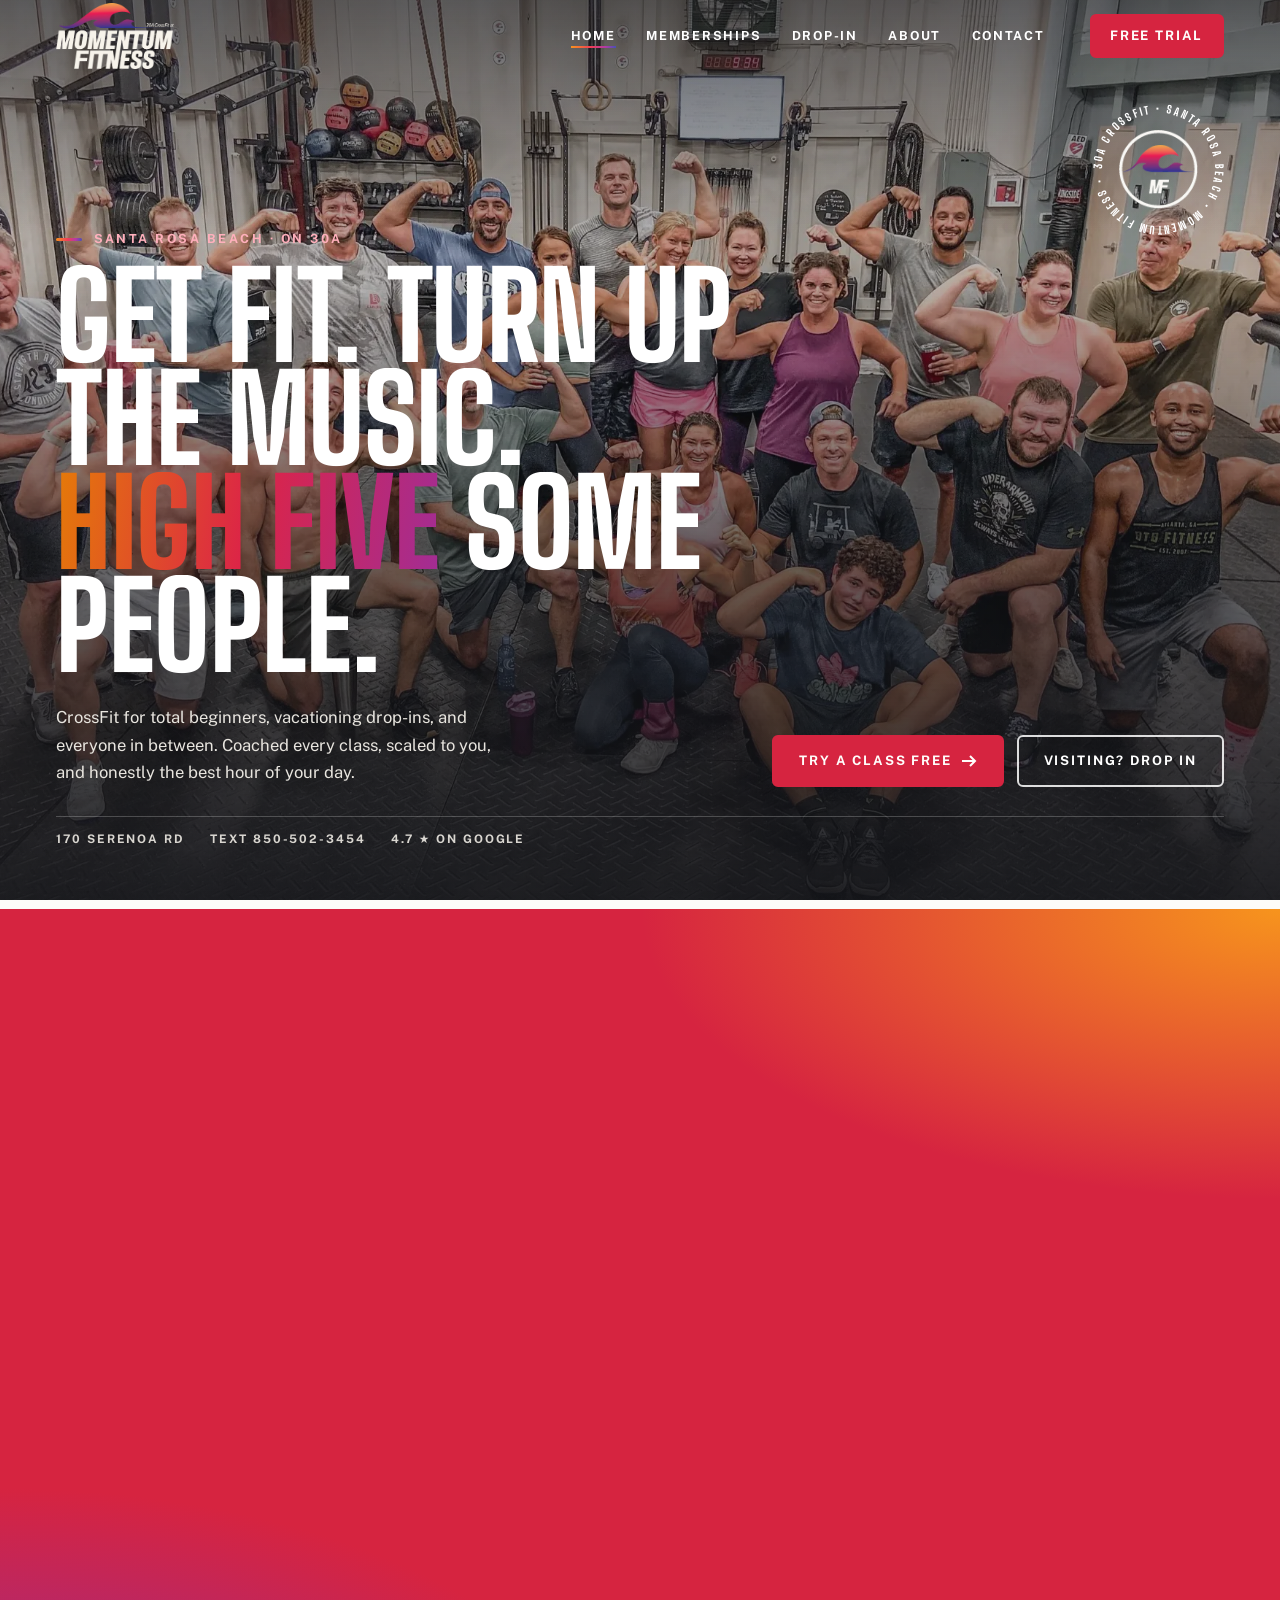
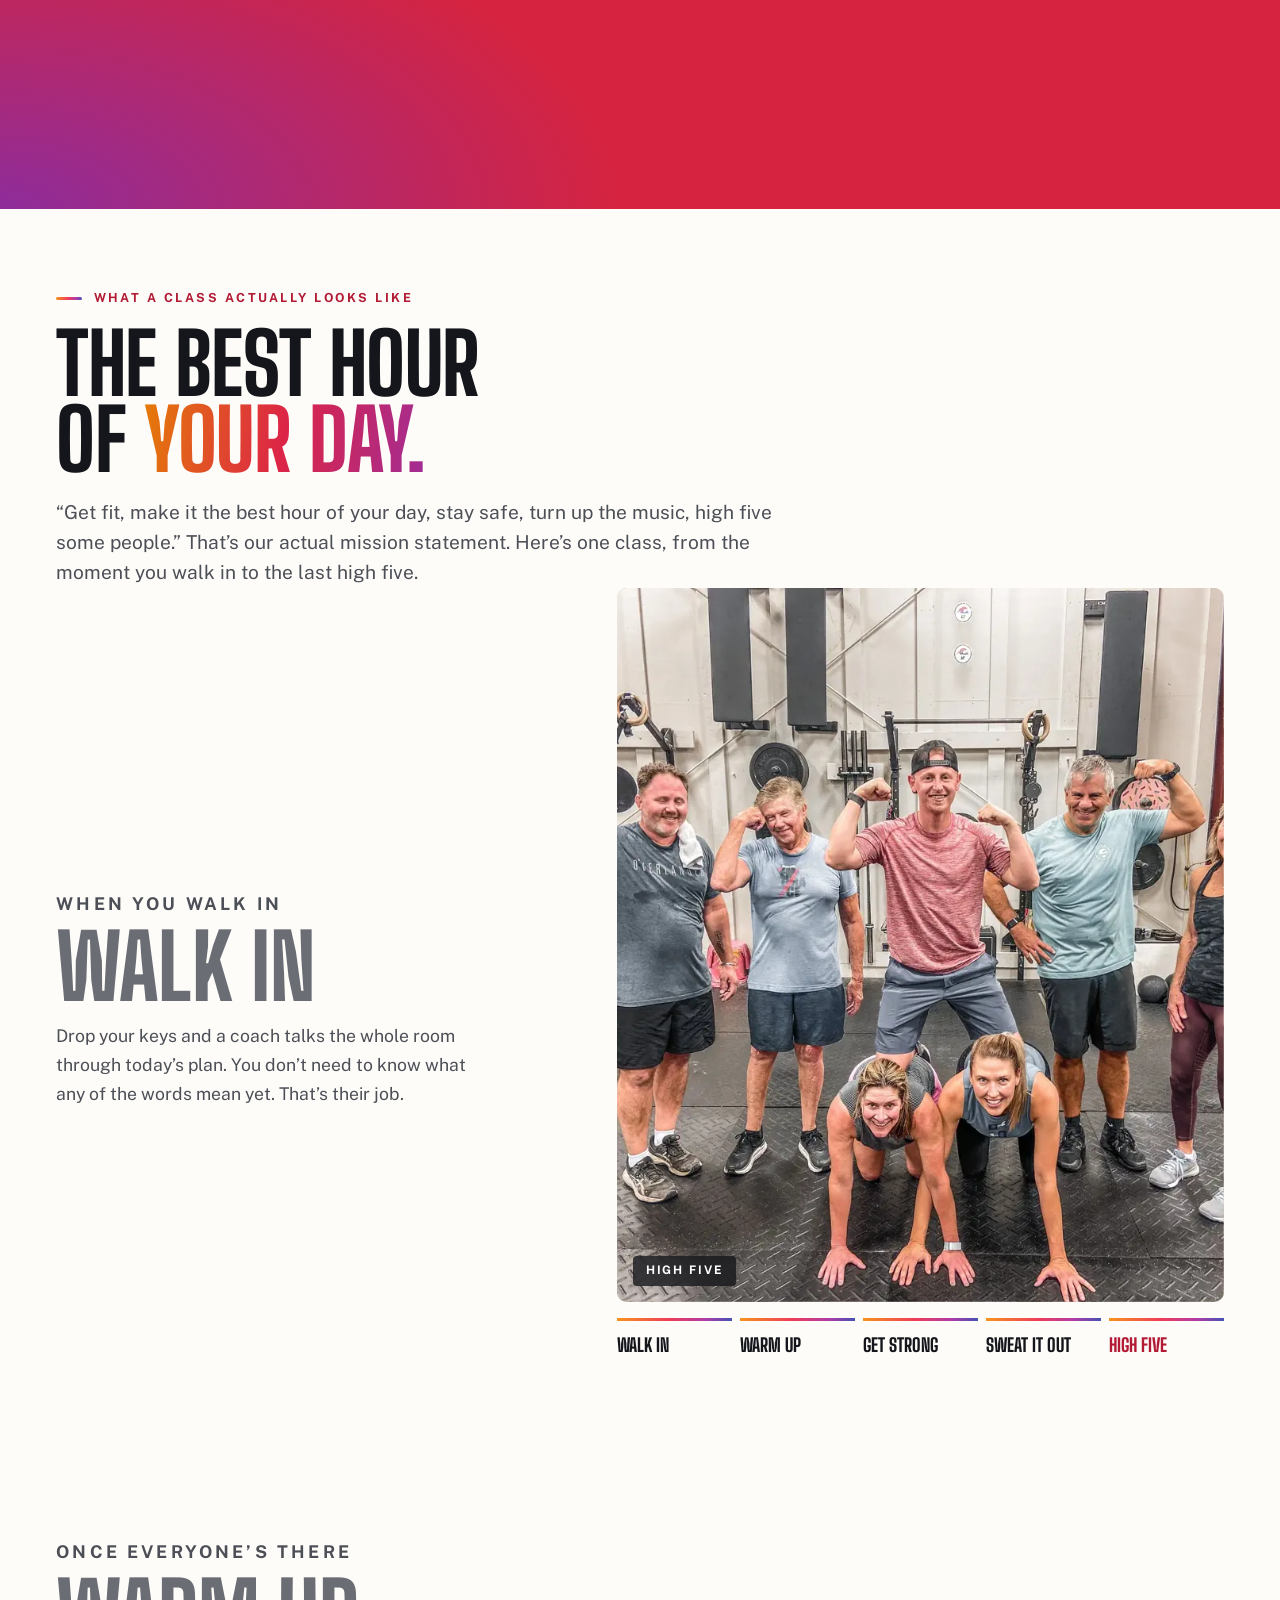
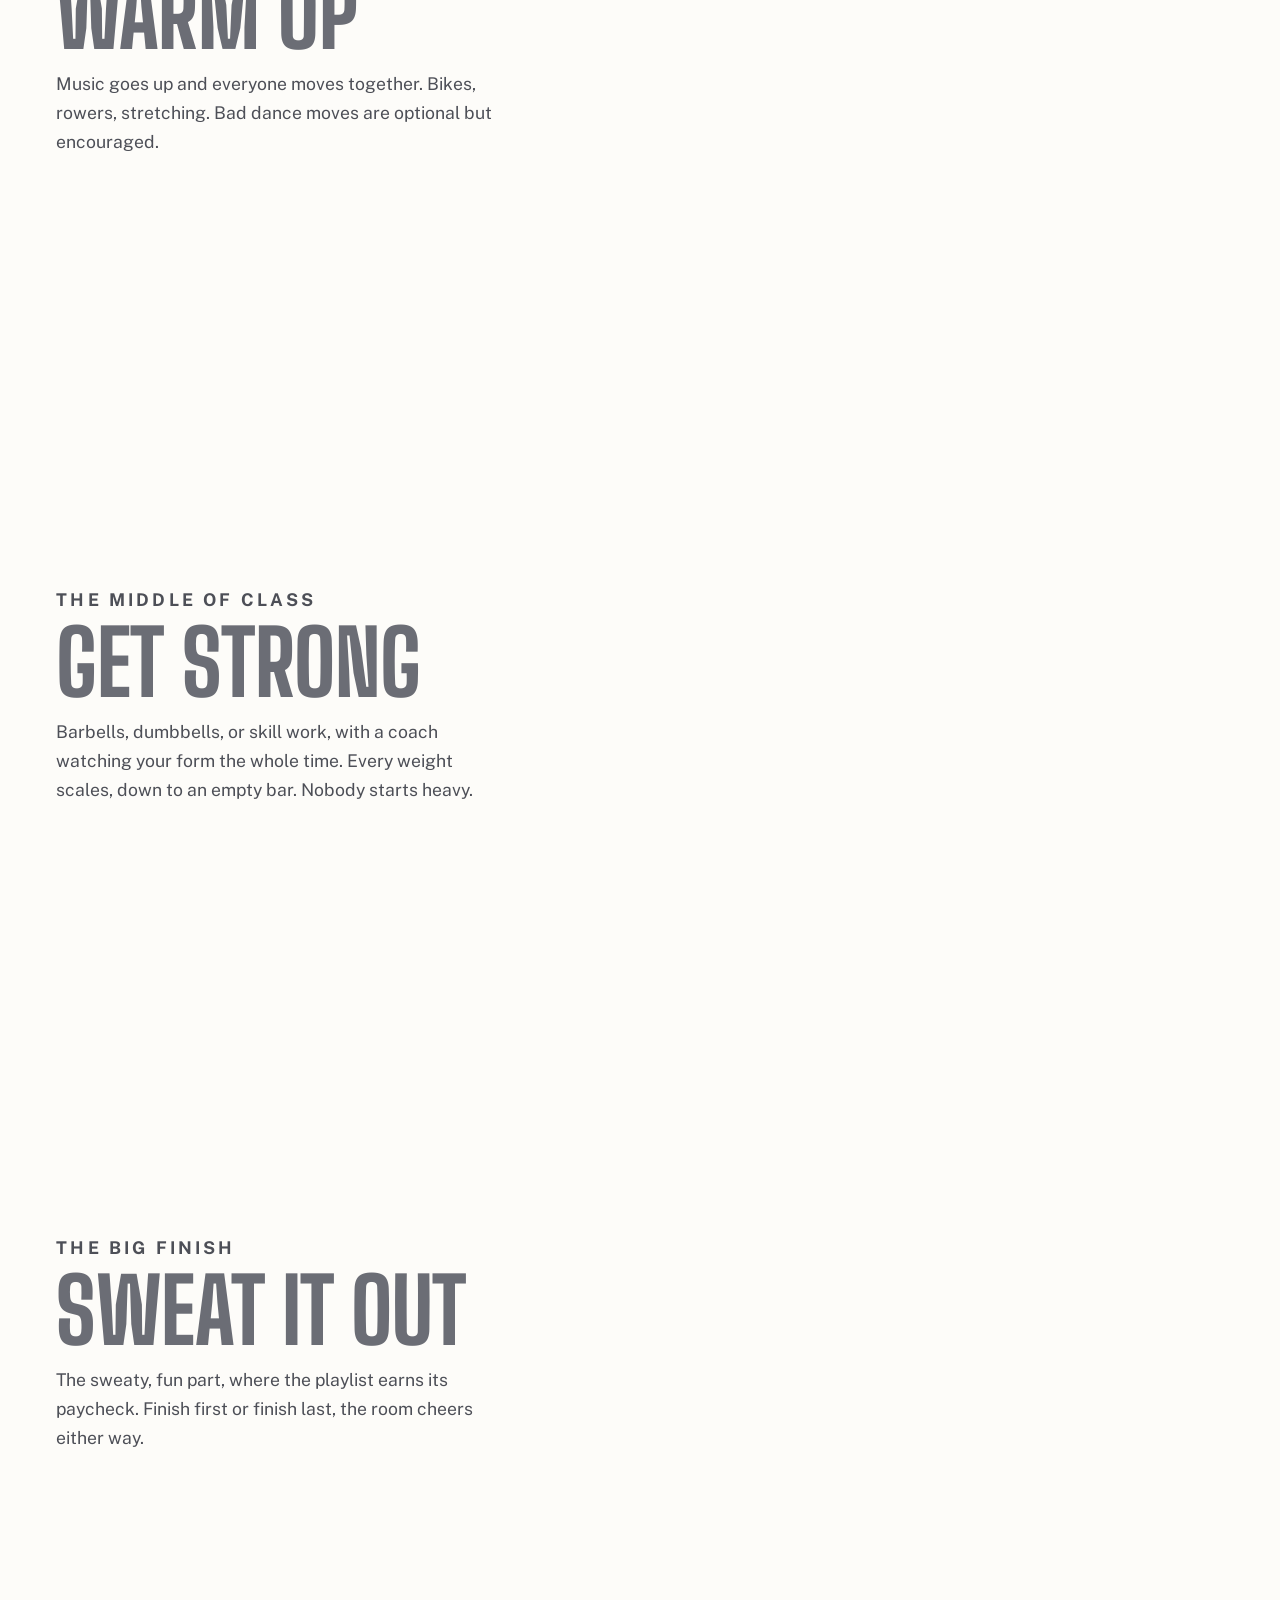
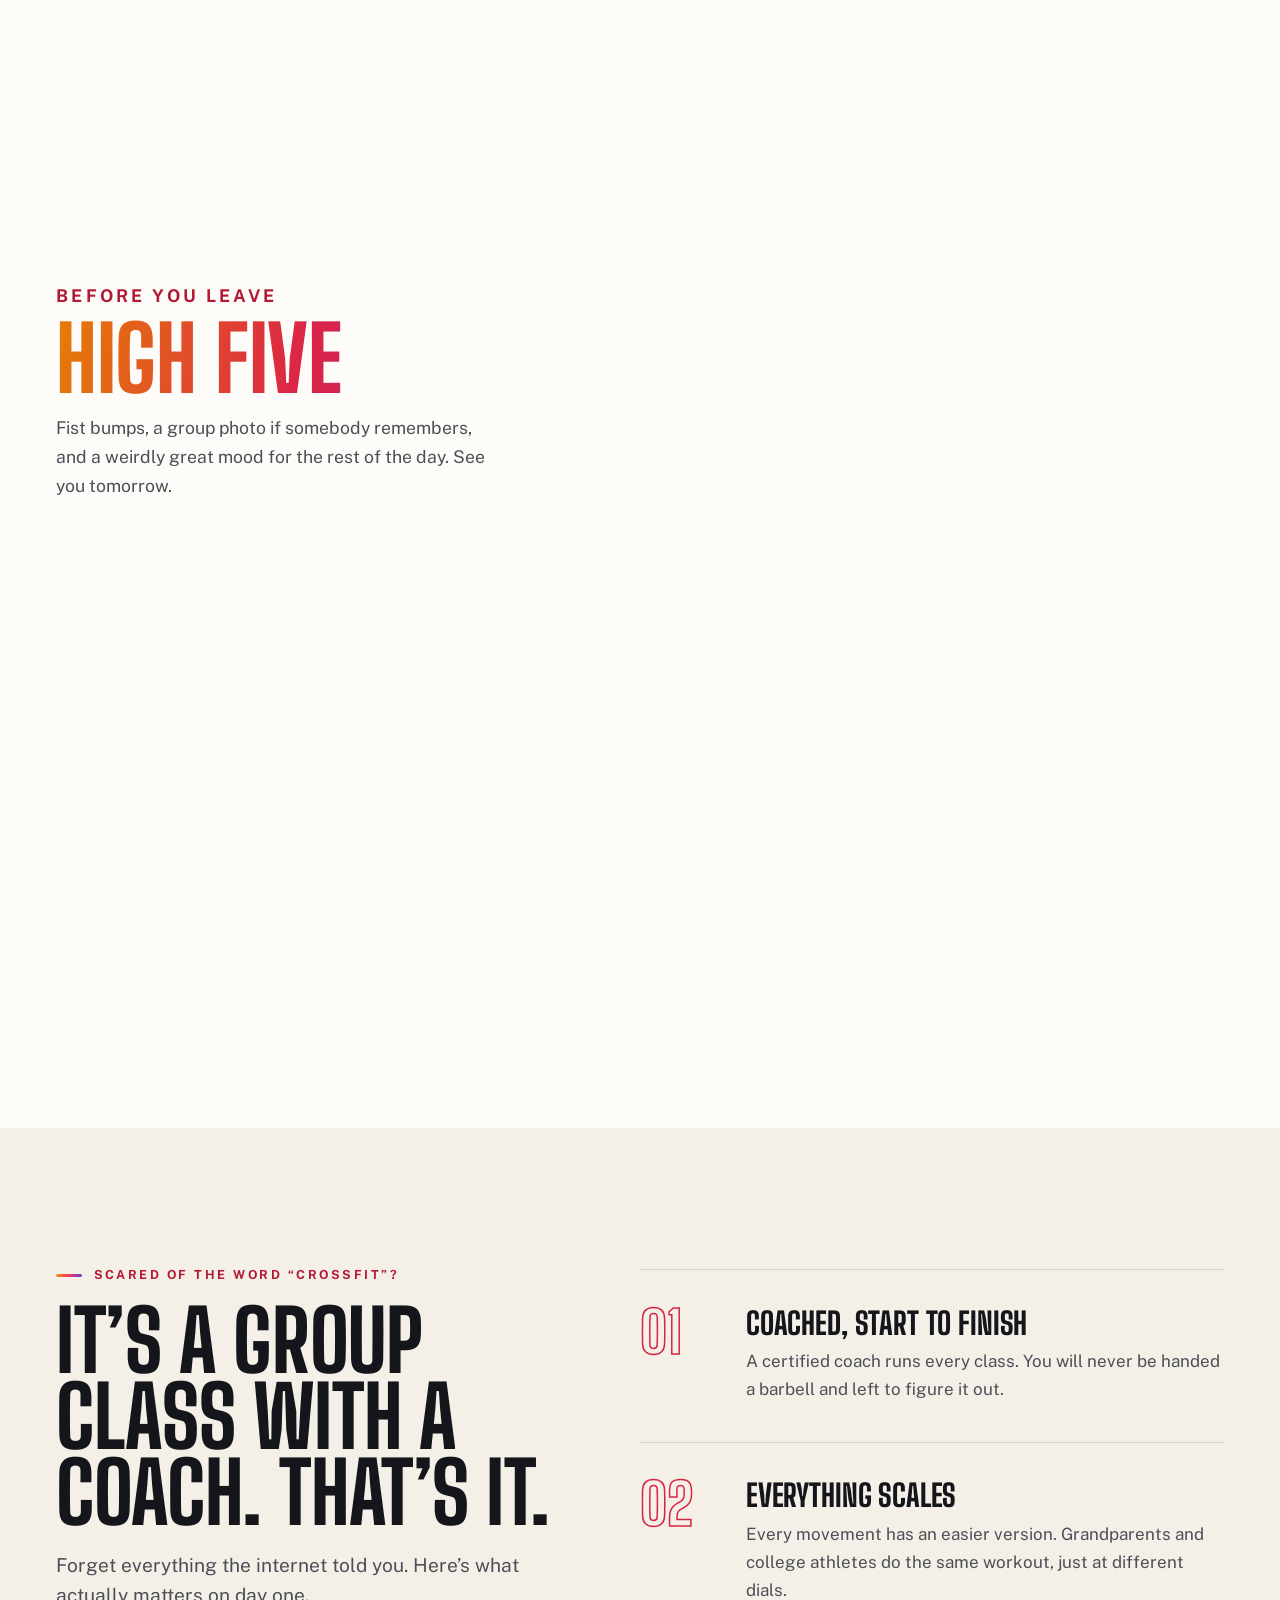
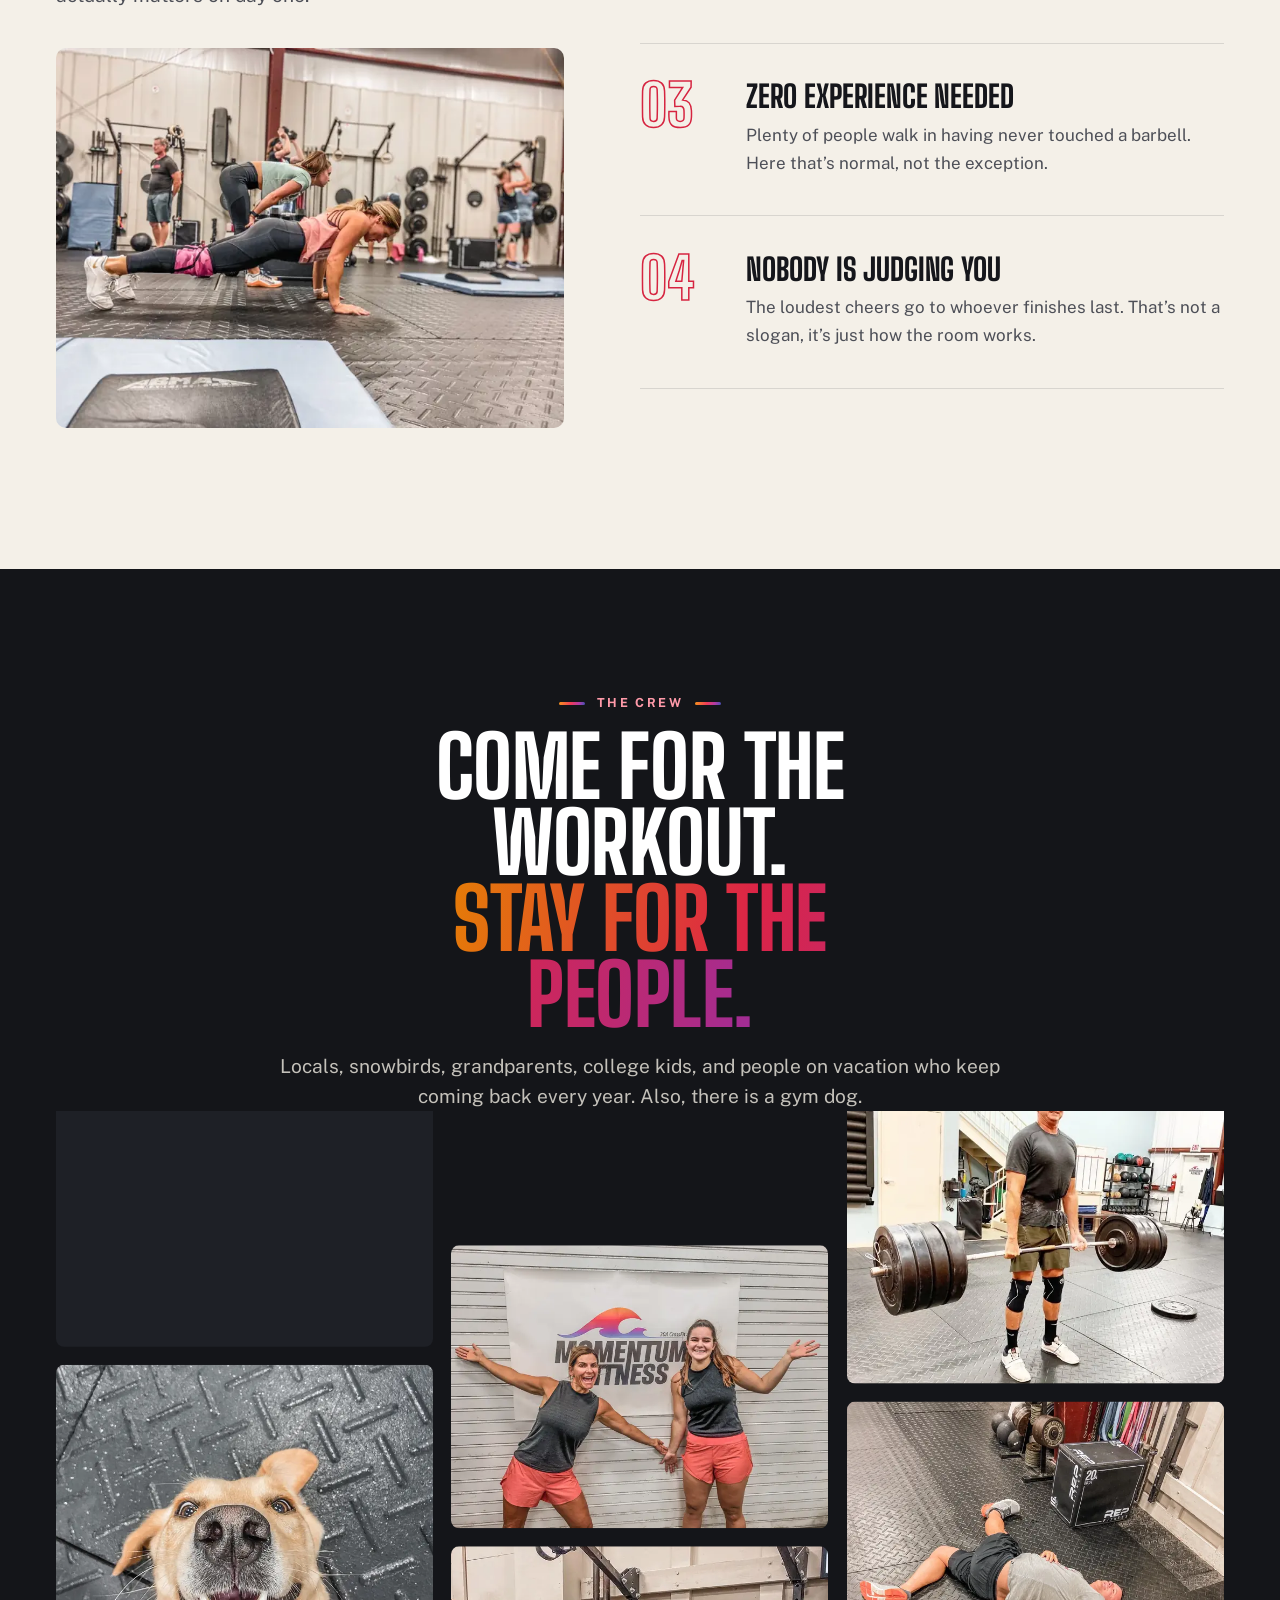
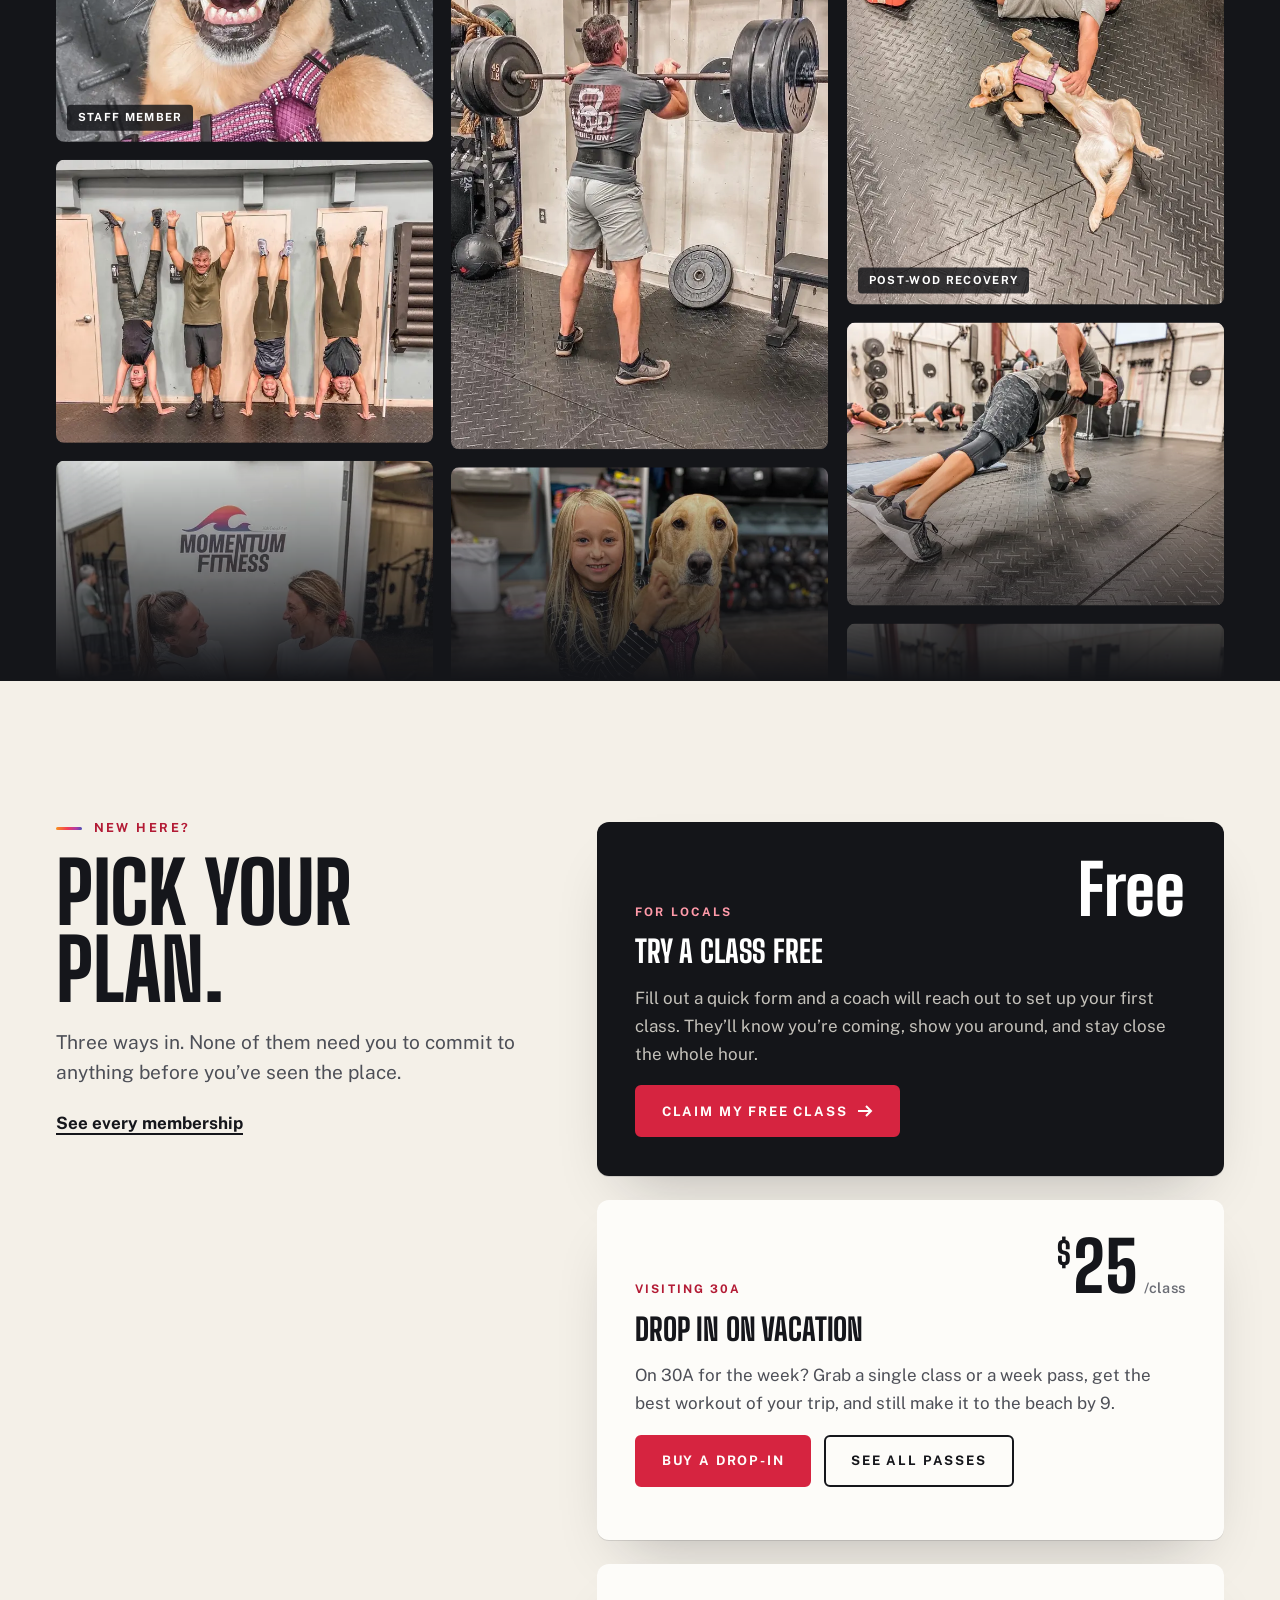
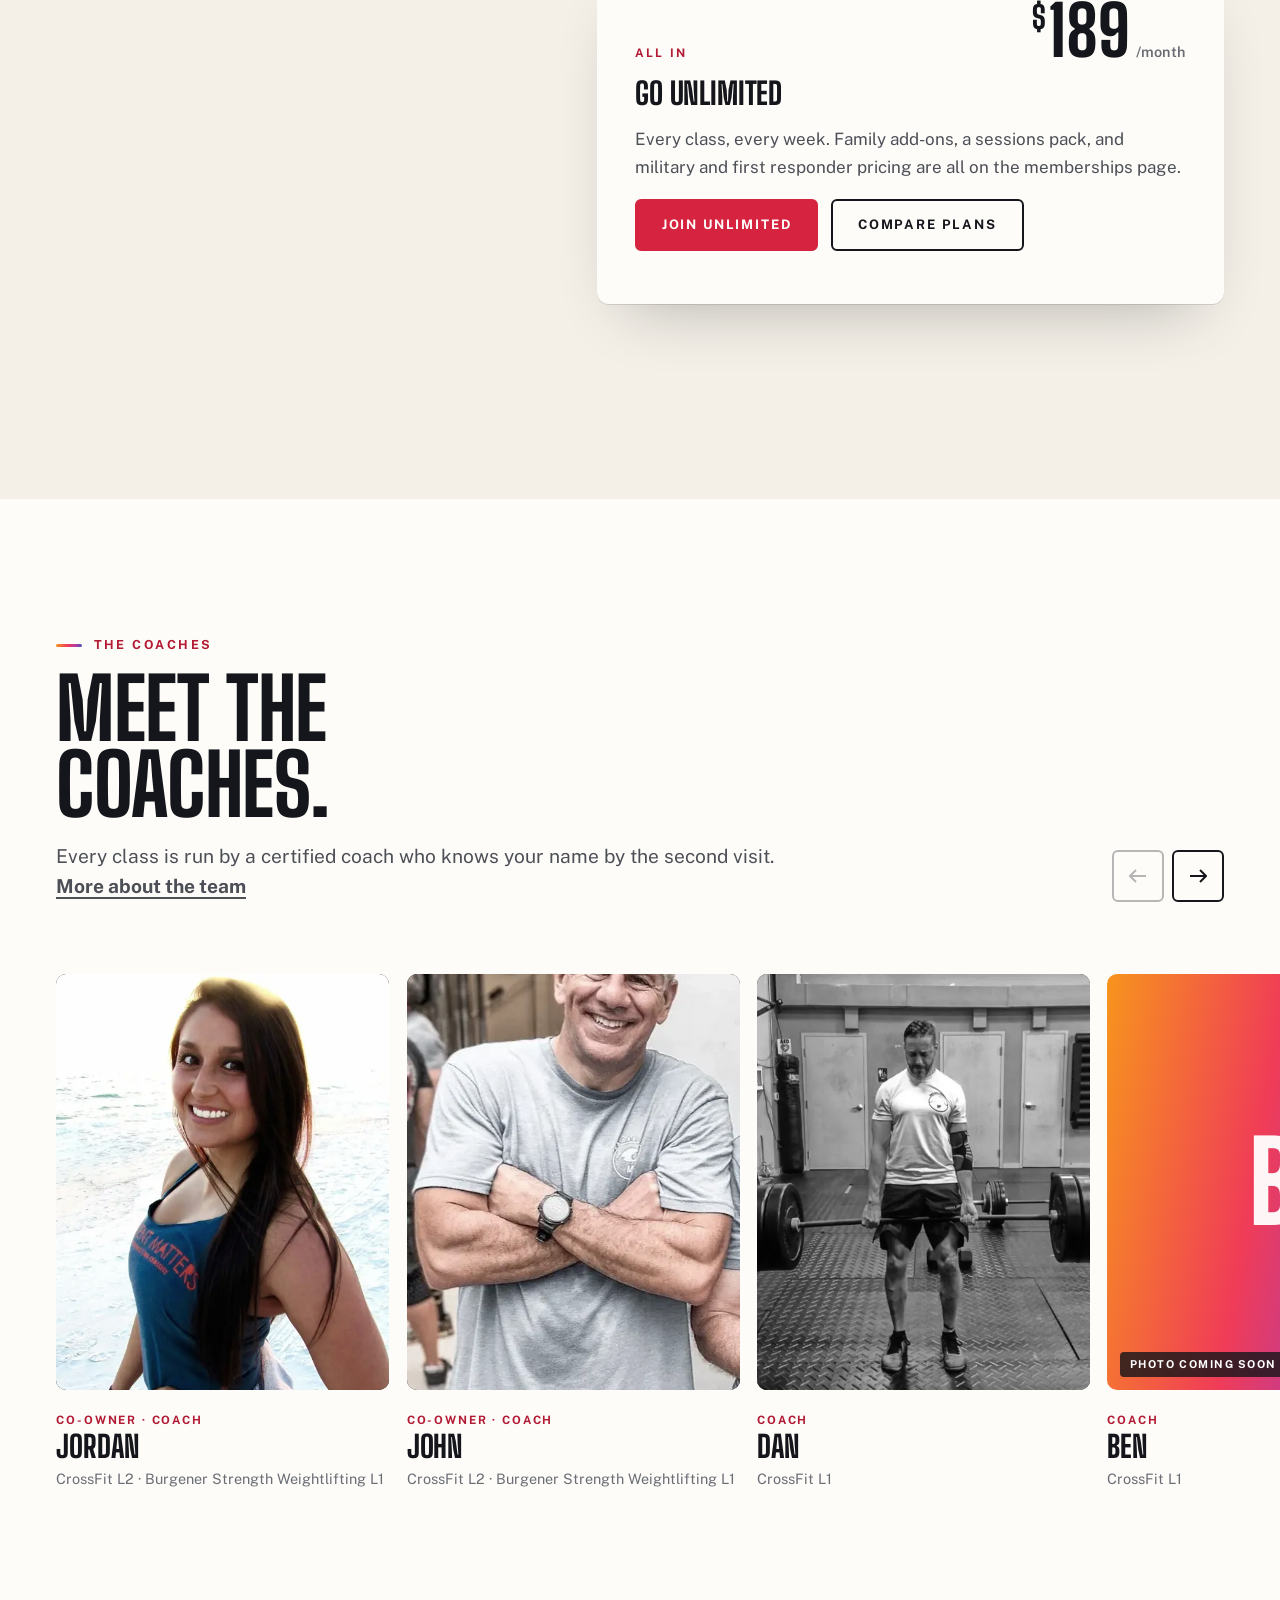
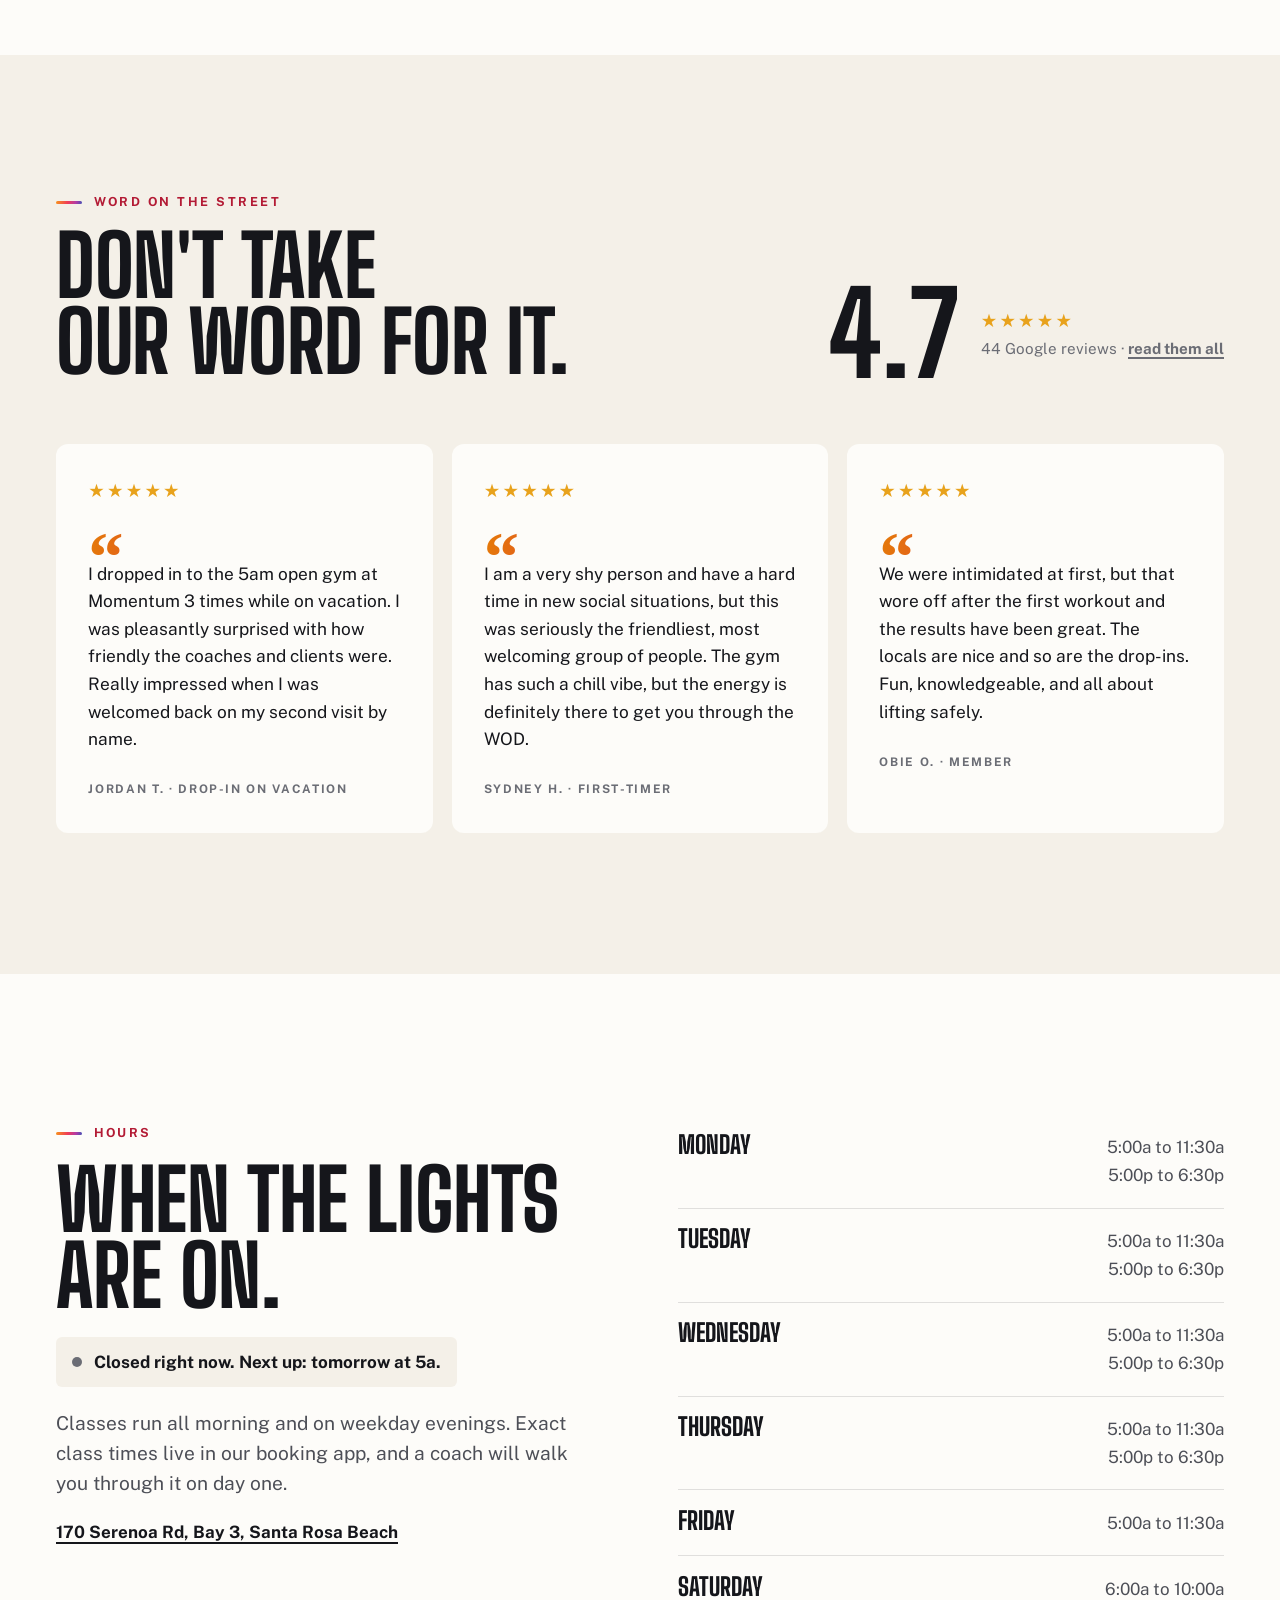
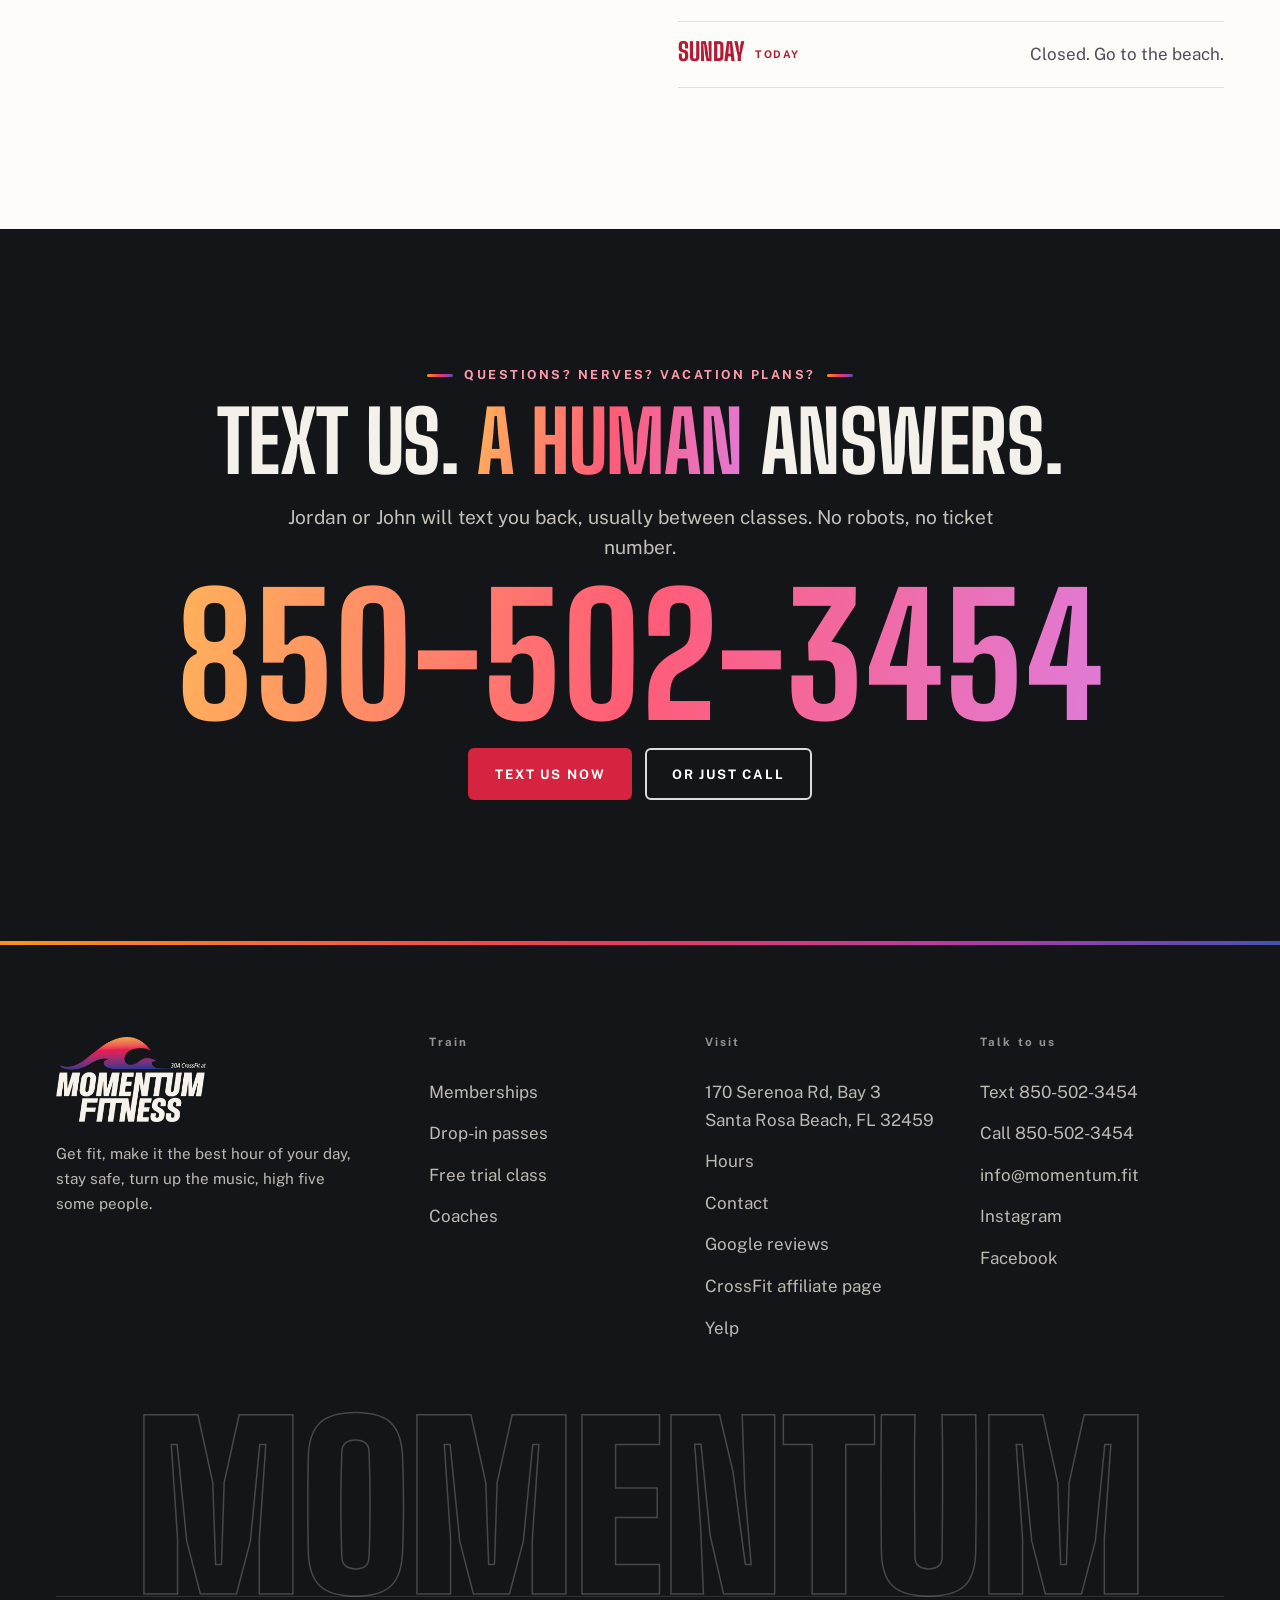
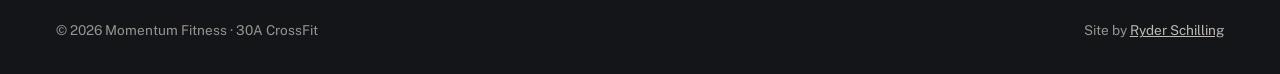
==== commit 752993fa: "Clean contact page" ====
--- a/index.html
+++ b/index.html
@@ -23,12 +23,12 @@
 <link rel="preload" href="/fonts/bigshoulders.woff2" as="font" type="font/woff2" crossorigin>
 <link rel="preload" href="/fonts/publicsans.woff2" as="font" type="font/woff2" crossorigin>
 <link rel="preload" href="/img/p/hero.webp" as="image" fetchpriority="high">
-<link rel="stylesheet" href="/css/style.css?v=20261001c">
+<link rel="stylesheet" href="/css/style.css?v=20261001e">
 <script>
 document.documentElement.classList.replace('no-js','js');
 try{if(sessionStorage.getItem('mf-nav')==='1'&&!matchMedia('(prefers-reduced-motion: reduce)').matches)document.documentElement.classList.add('is-entering');sessionStorage.removeItem('mf-nav');}catch(e){}
 </script>
-<script src="/js/tag.js?v=20261001c"></script>
+<script src="/js/tag.js?v=20261001e"></script>
 <script async src="https://pulse.ryderschilling.com/p.js" data-site="ps_momentum"></script>
 <script type="application/ld+json">
 {
@@ -452,6 +452,6 @@
 </div>
 </dialog>
 <script src="/js/vendor/lenis.min.js" defer></script>
-<script src="/js/main.js?v=20261001c" defer></script>
+<script src="/js/main.js?v=20261001e" defer></script>
 </body>
 </html>
--- a/css/style.css
+++ b/css/style.css
@@ -836,3 +836,43 @@
   .board__name small { font-size: .78rem; }
 }
 .pstack figure:nth-child(2) figcaption { left: auto; right: 12px; }
+/* Contact hero compact: the whole form fits on screen without scrolling */
+.phero--call { padding-top: calc(var(--nav-h) + clamp(1.4rem, 3vw, 2.4rem)); padding-bottom: .5rem; }
+.phero--call h1 { font-size: clamp(2.6rem, 5vw, 4.6rem); margin-top: .8rem !important; }
+.phero--call .lead { margin-top: .7rem !important; font-size: clamp(1rem, 1.2vw, 1.1rem); }
+.phero--call .callnum { font-size: clamp(3rem, 7vw, 6.4rem); margin-top: 1rem; }
+.phero--call .callrow { margin-top: 1rem; }
+@media (min-width: 901px) {
+  .phero--call .wrap { display: grid; grid-template-columns: minmax(0, 1fr) auto; column-gap: clamp(2rem, 4vw, 4rem); align-items: end; }
+  .phero--call .wrap > .eyebrow, .phero--call .wrap > h1, .phero--call .wrap > .lead { grid-column: 1; }
+  .phero--call h1 { font-size: clamp(2.4rem, 4.2vw, 4rem); }
+  .phero--call .callnum { grid-column: 2; grid-row: 1 / span 3; align-self: end; margin-top: 0; font-size: clamp(3rem, 5.6vw, 5.8rem); }
+  .phero--call .callrow { grid-column: 1 / -1; margin-top: 1.1rem; }
+}
+#contact-form .field textarea { min-height: 110px; }
+
+/* ------------------------------ Contact v2: one clean screen, form + one info column */
+.ctop { padding: calc(var(--nav-h) + clamp(2rem, 4vw, 3rem)) 0 clamp(3rem, 6vw, 5rem); }
+.ctop__head h1 { font-size: clamp(2.6rem, 4.6vw, 4.4rem); margin-top: .9rem; }
+.ctop__head .lead { margin-top: .7rem; max-width: 52ch; font-size: clamp(1rem, 1.2vw, 1.12rem); }
+.ctop__grid { display: grid; grid-template-columns: minmax(0, 1.35fr) minmax(0, .65fr); gap: clamp(2rem, 5vw, 5rem); align-items: start; margin-top: clamp(1.6rem, 3vw, 2.4rem); }
+.ctop__card { background: #fff; border: 1px solid var(--border); border-radius: 14px; padding: clamp(1.3rem, 2.4vw, 2rem); box-shadow: 0 24px 50px -36px rgba(20,21,25,.35); }
+.ctop__card .form { gap: 1rem; }
+.ctop__card .chips { gap: .4rem; }
+.ctop__card .chips span { padding: .5rem .9rem; font-size: .8rem; min-height: 40px; }
+.ctop__card #contact-form .field textarea { min-height: 120px; }
+.ctop__card .form button[type=submit] { width: 100%; justify-content: center; }
+.cinfo { display: grid; align-content: start; }
+.cinfo__item { padding: 1.3rem 0; border-bottom: 1px solid var(--border); display: grid; gap: .45rem; }
+.cinfo__item:first-child { padding-top: .4rem; }
+.cinfo__k { font: 700 .7rem/1 var(--body); letter-spacing: .18em; text-transform: uppercase; color: var(--accent-txt); }
+.cinfo__big { font: 800 clamp(1.9rem, 2.8vw, 2.5rem)/1 var(--display); text-decoration: none; letter-spacing: .01em; width: fit-content; transition: color .25s; }
+.cinfo__big:hover { color: var(--accent); }
+.cinfo__btns { display: flex; gap: .45rem; margin-top: .35rem; }
+.cinfo__btns .chip-link { padding: .55rem 1rem; font-size: .72rem; }
+.cinfo__v { font-weight: 600; color: var(--txt); text-decoration: none; width: fit-content; line-height: 1.5; }
+a.cinfo__v:hover { color: var(--accent); }
+.cinfo__link { font-weight: 700; font-size: .9rem; color: var(--accent-txt); width: fit-content; }
+.cinfo .status { margin-top: 1.3rem; font-size: .9rem; width: fit-content; }
+@media (max-width: 900px) { .ctop__grid { grid-template-columns: 1fr; } }
+@media (min-width: 901px) and (min-height: 760px) { .ctop { min-height: 100svh; } }
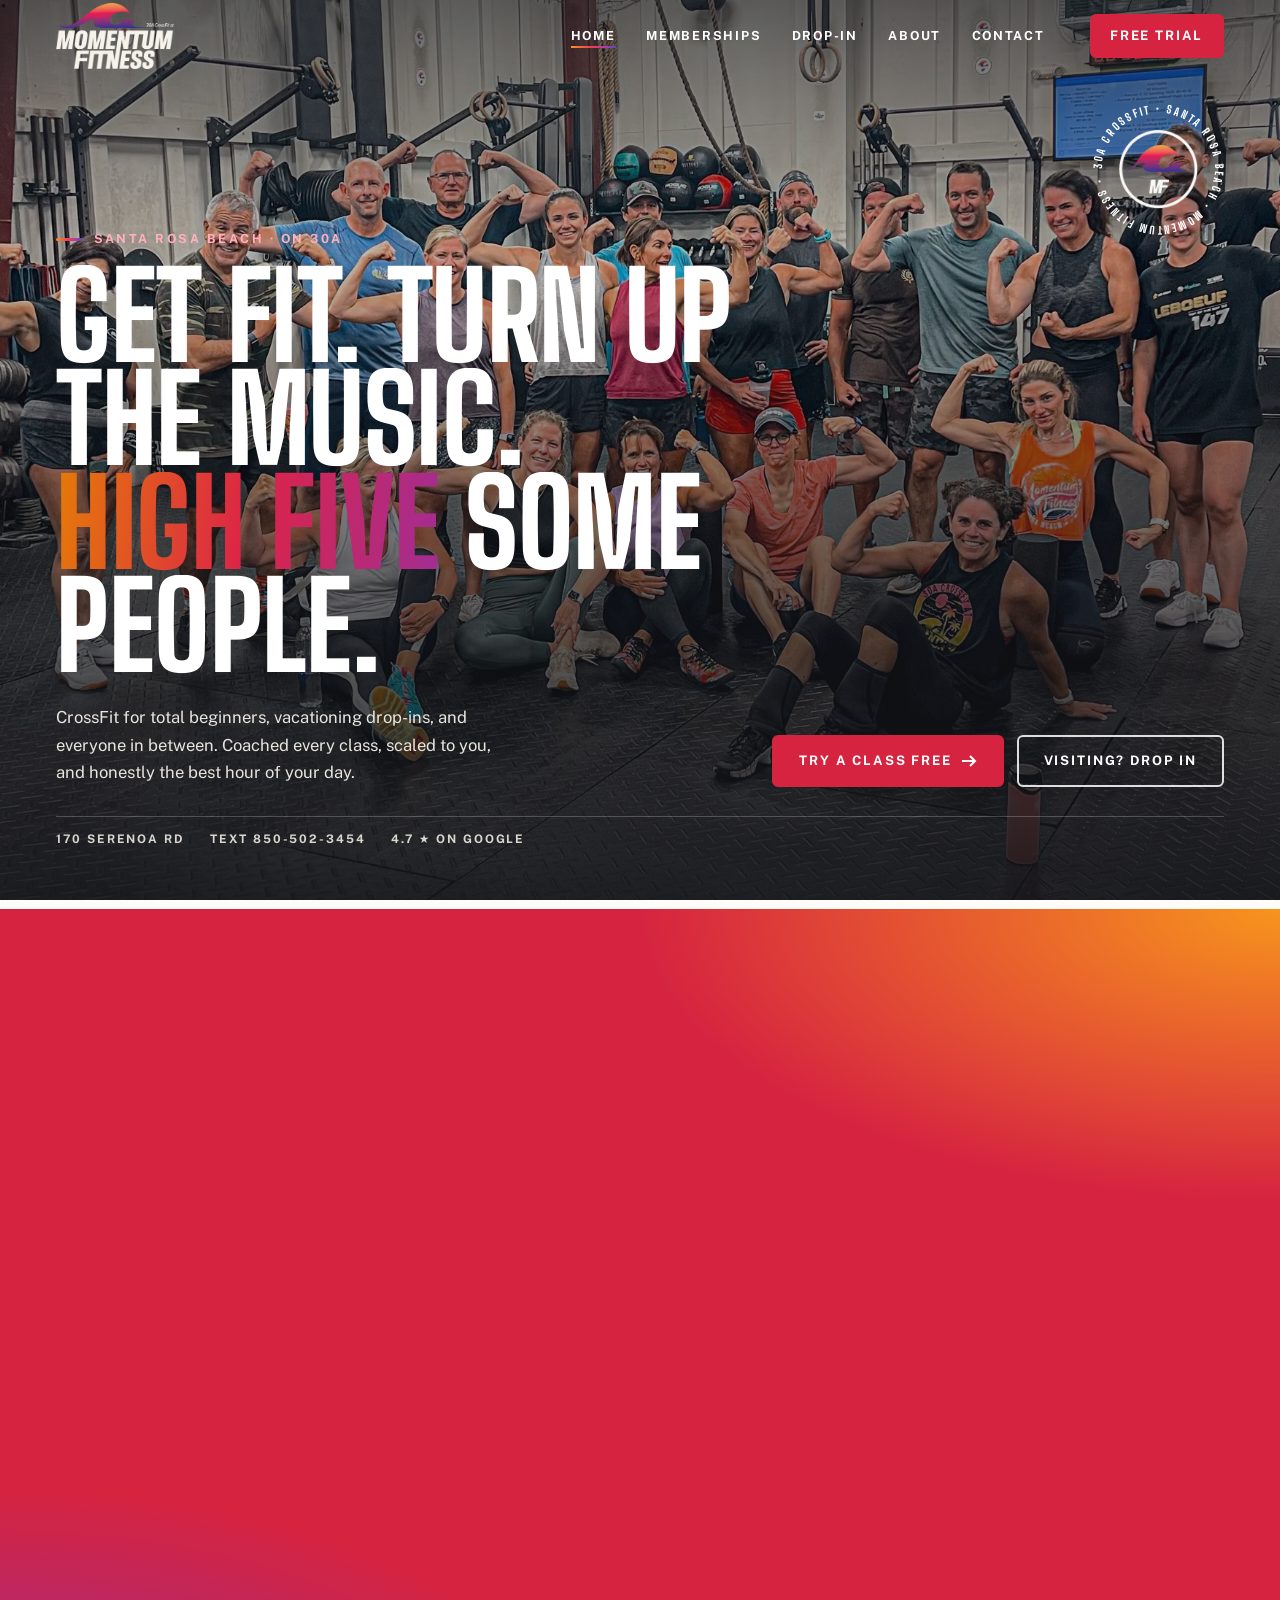
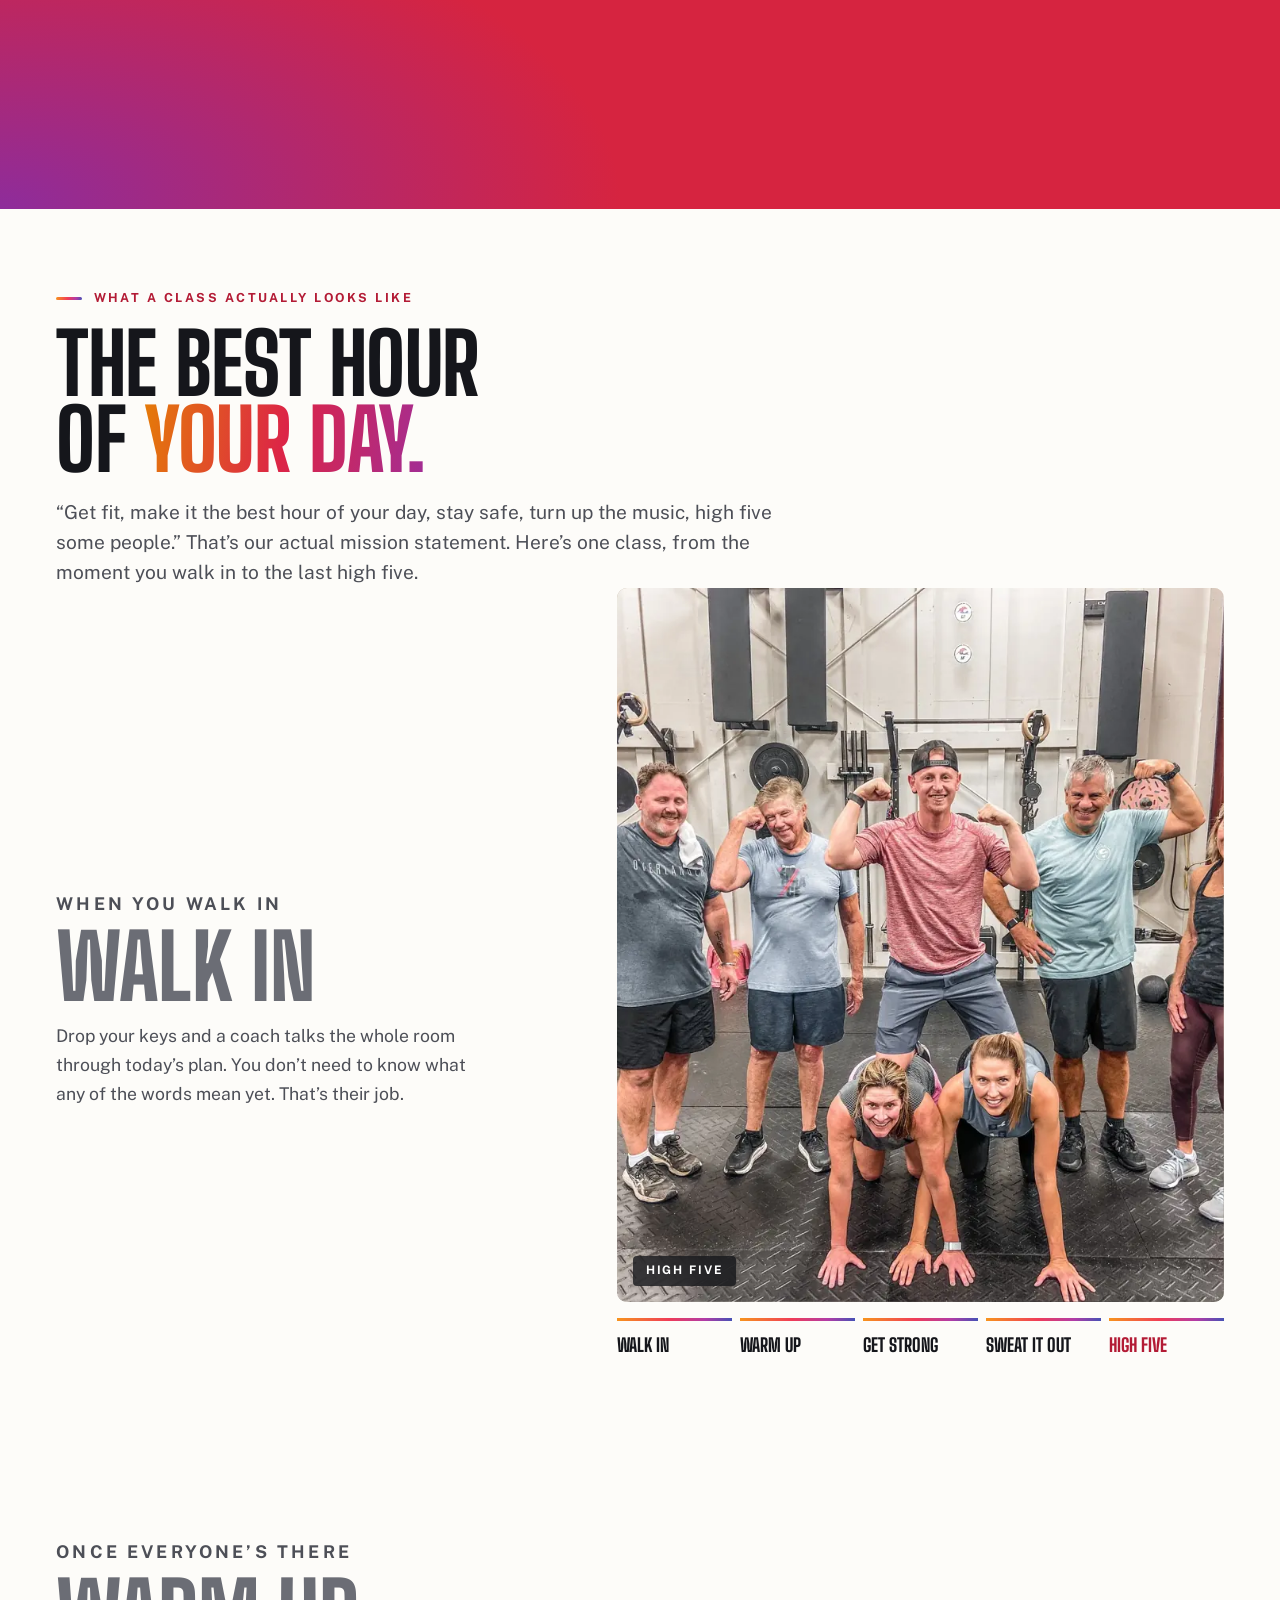
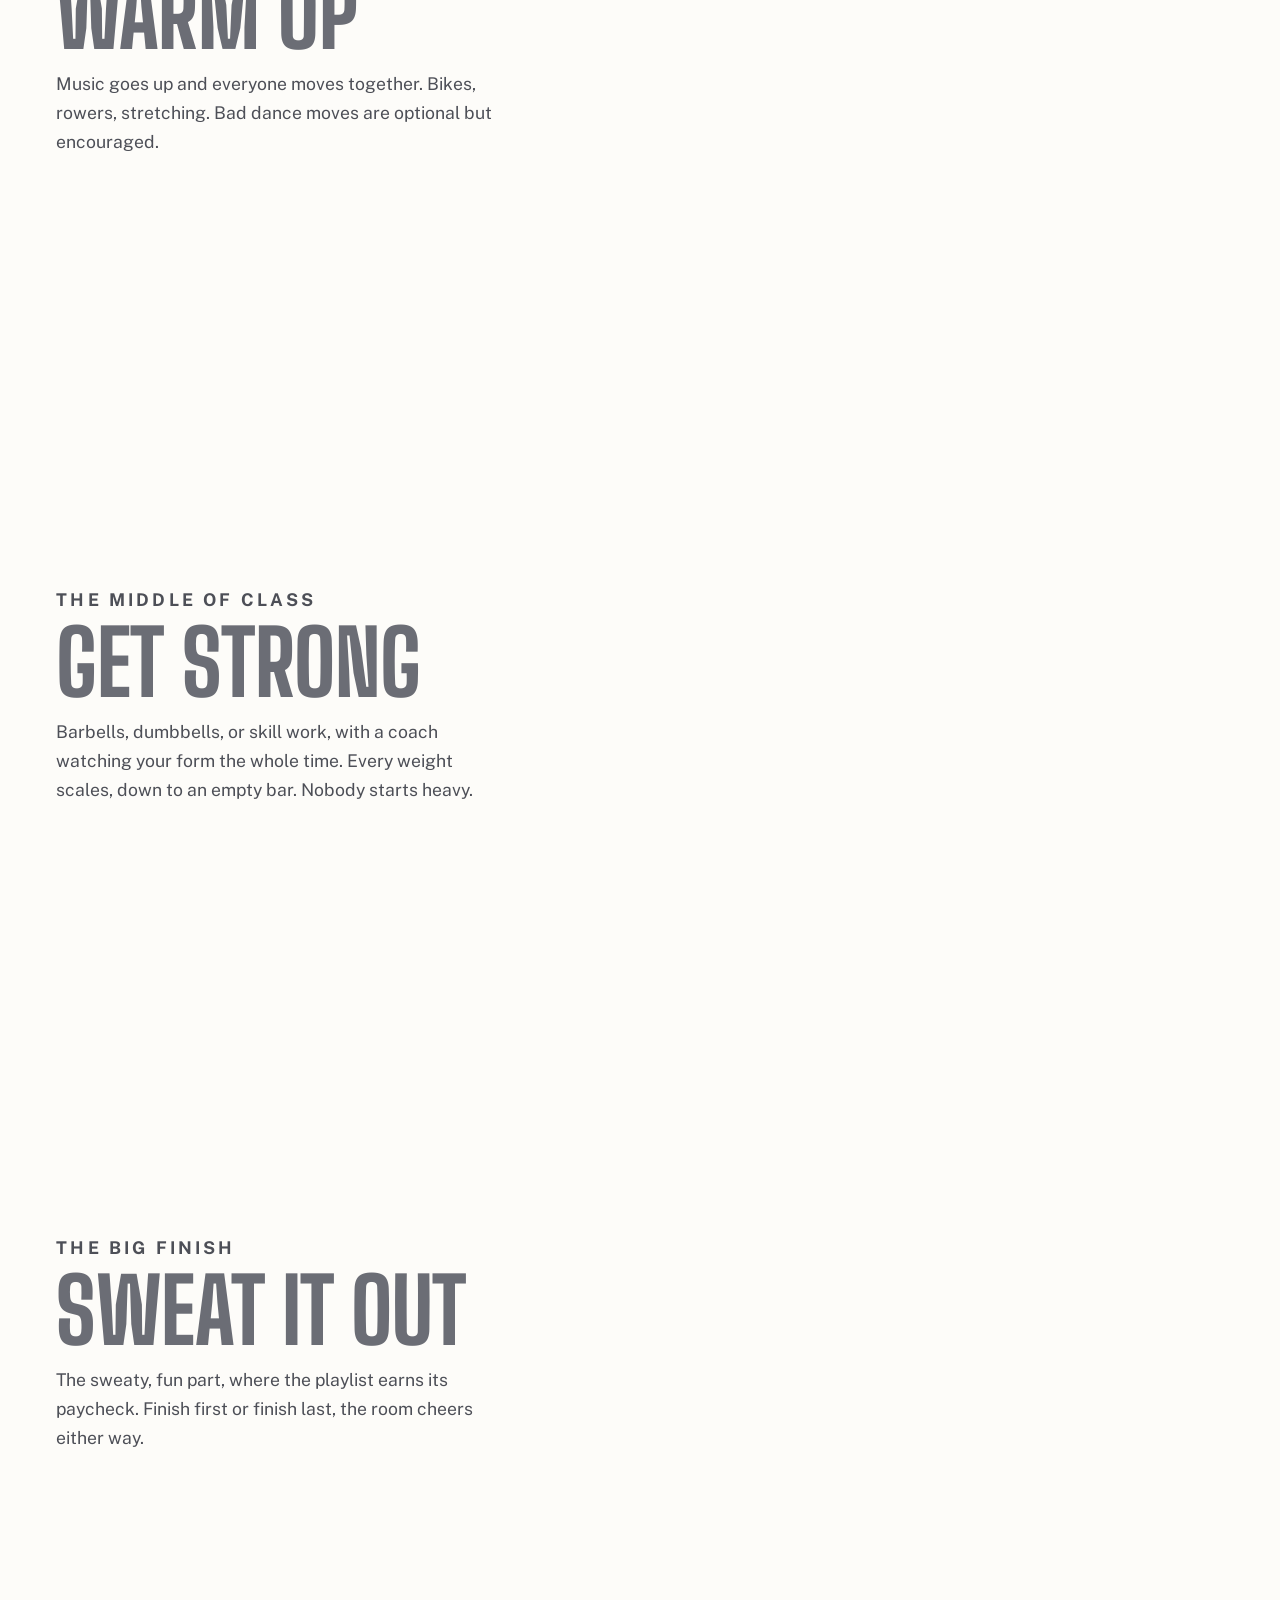
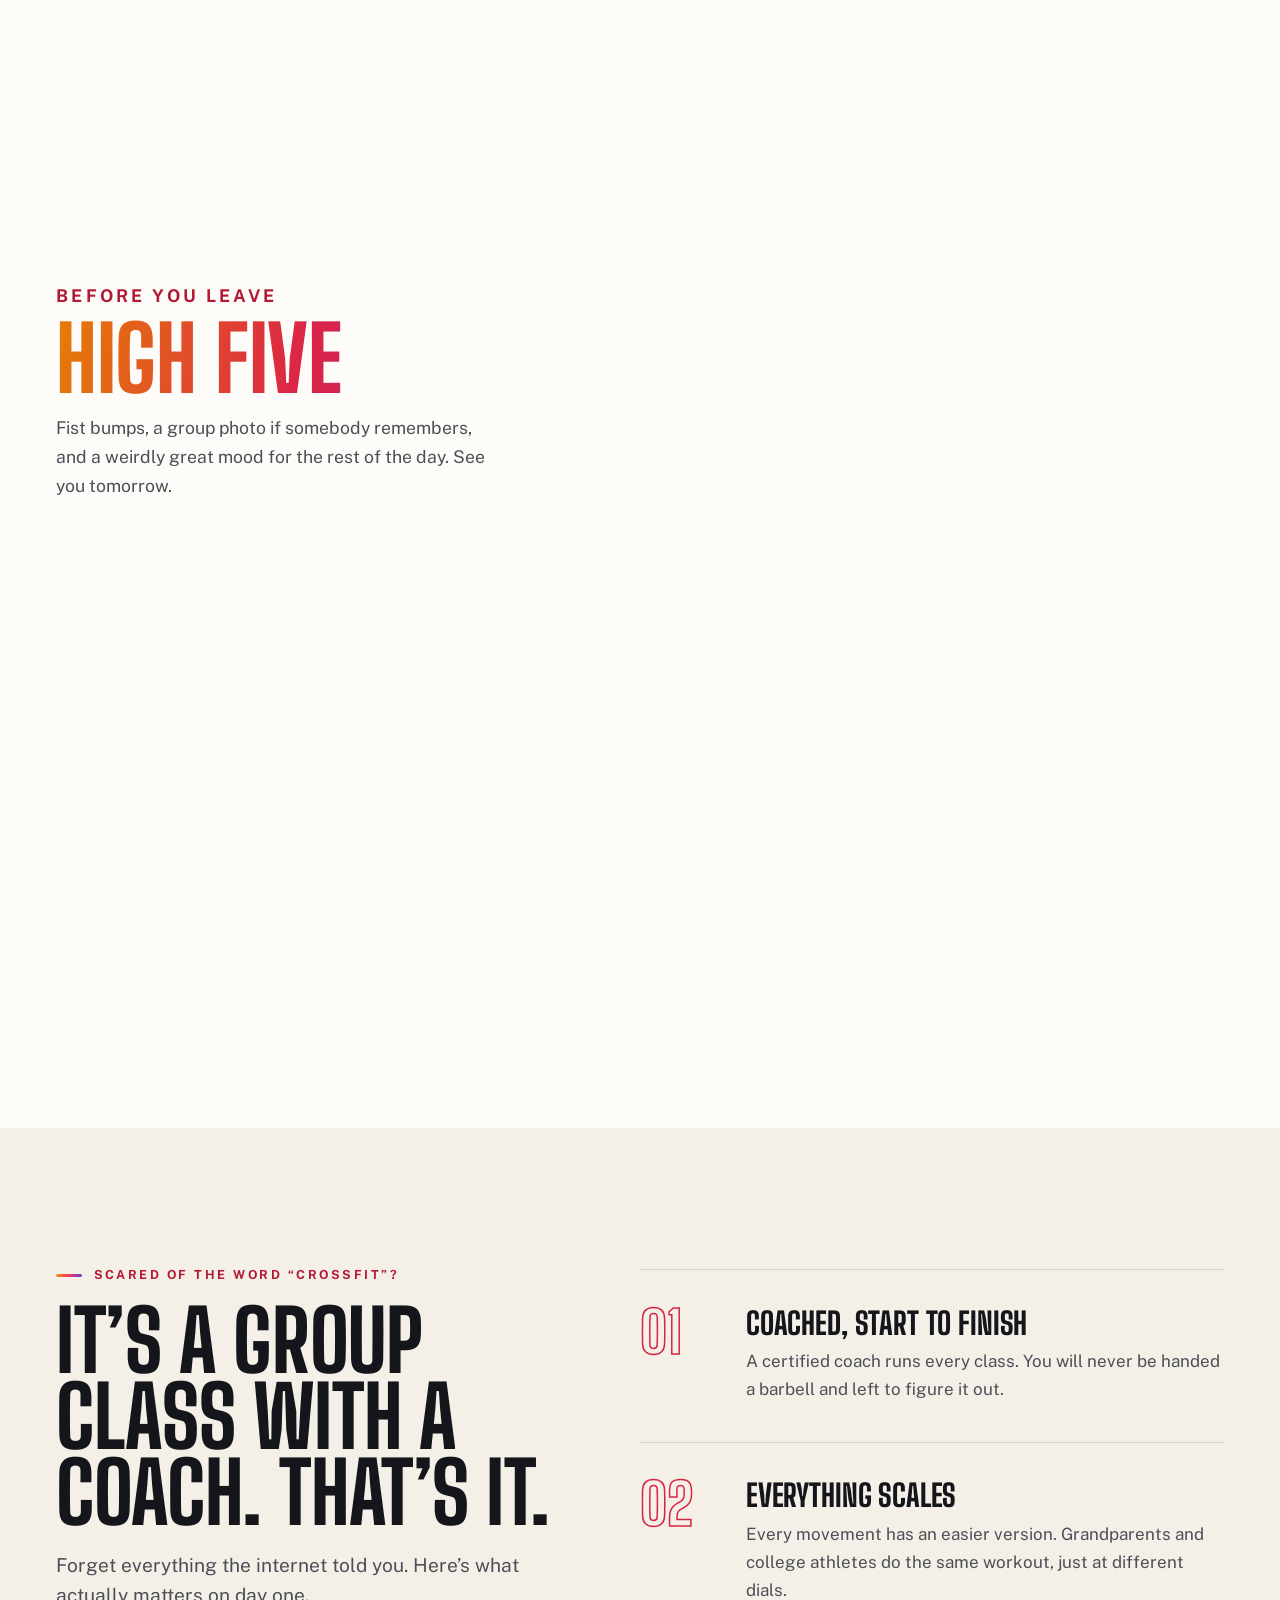
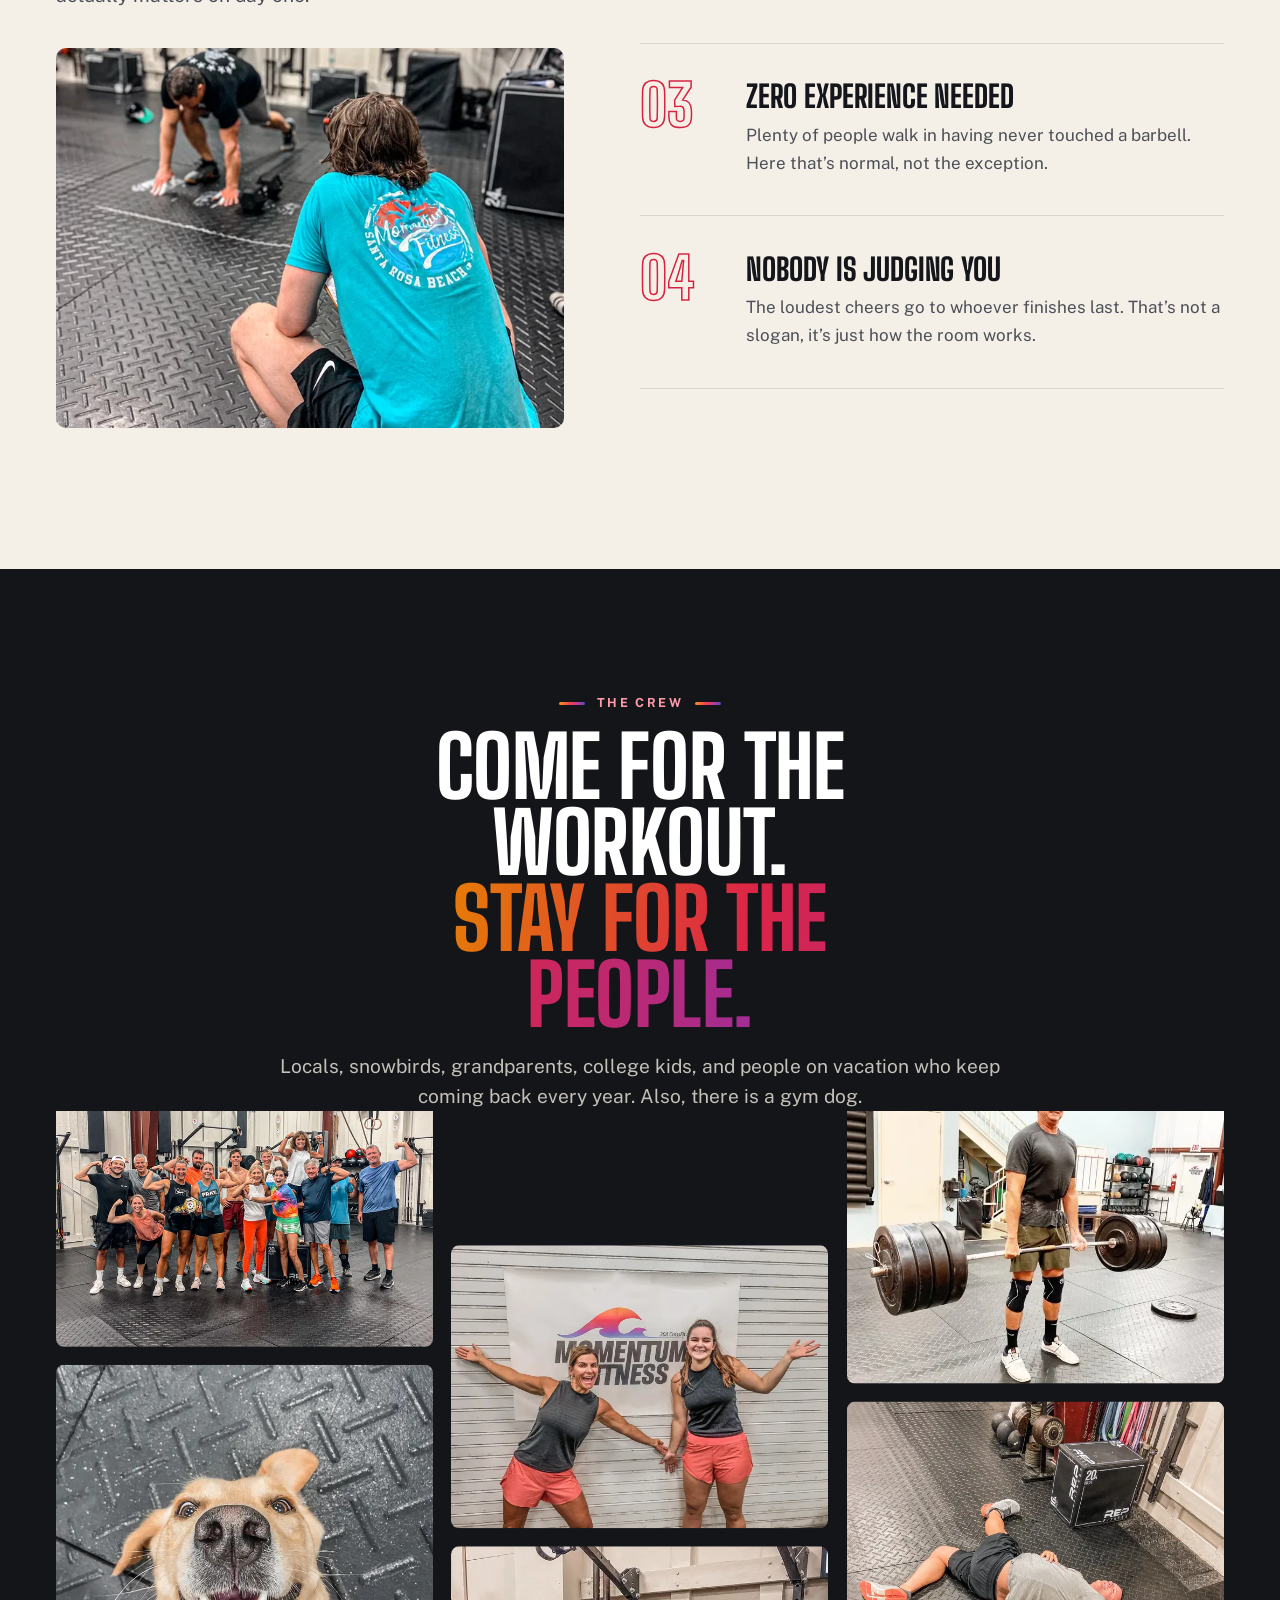
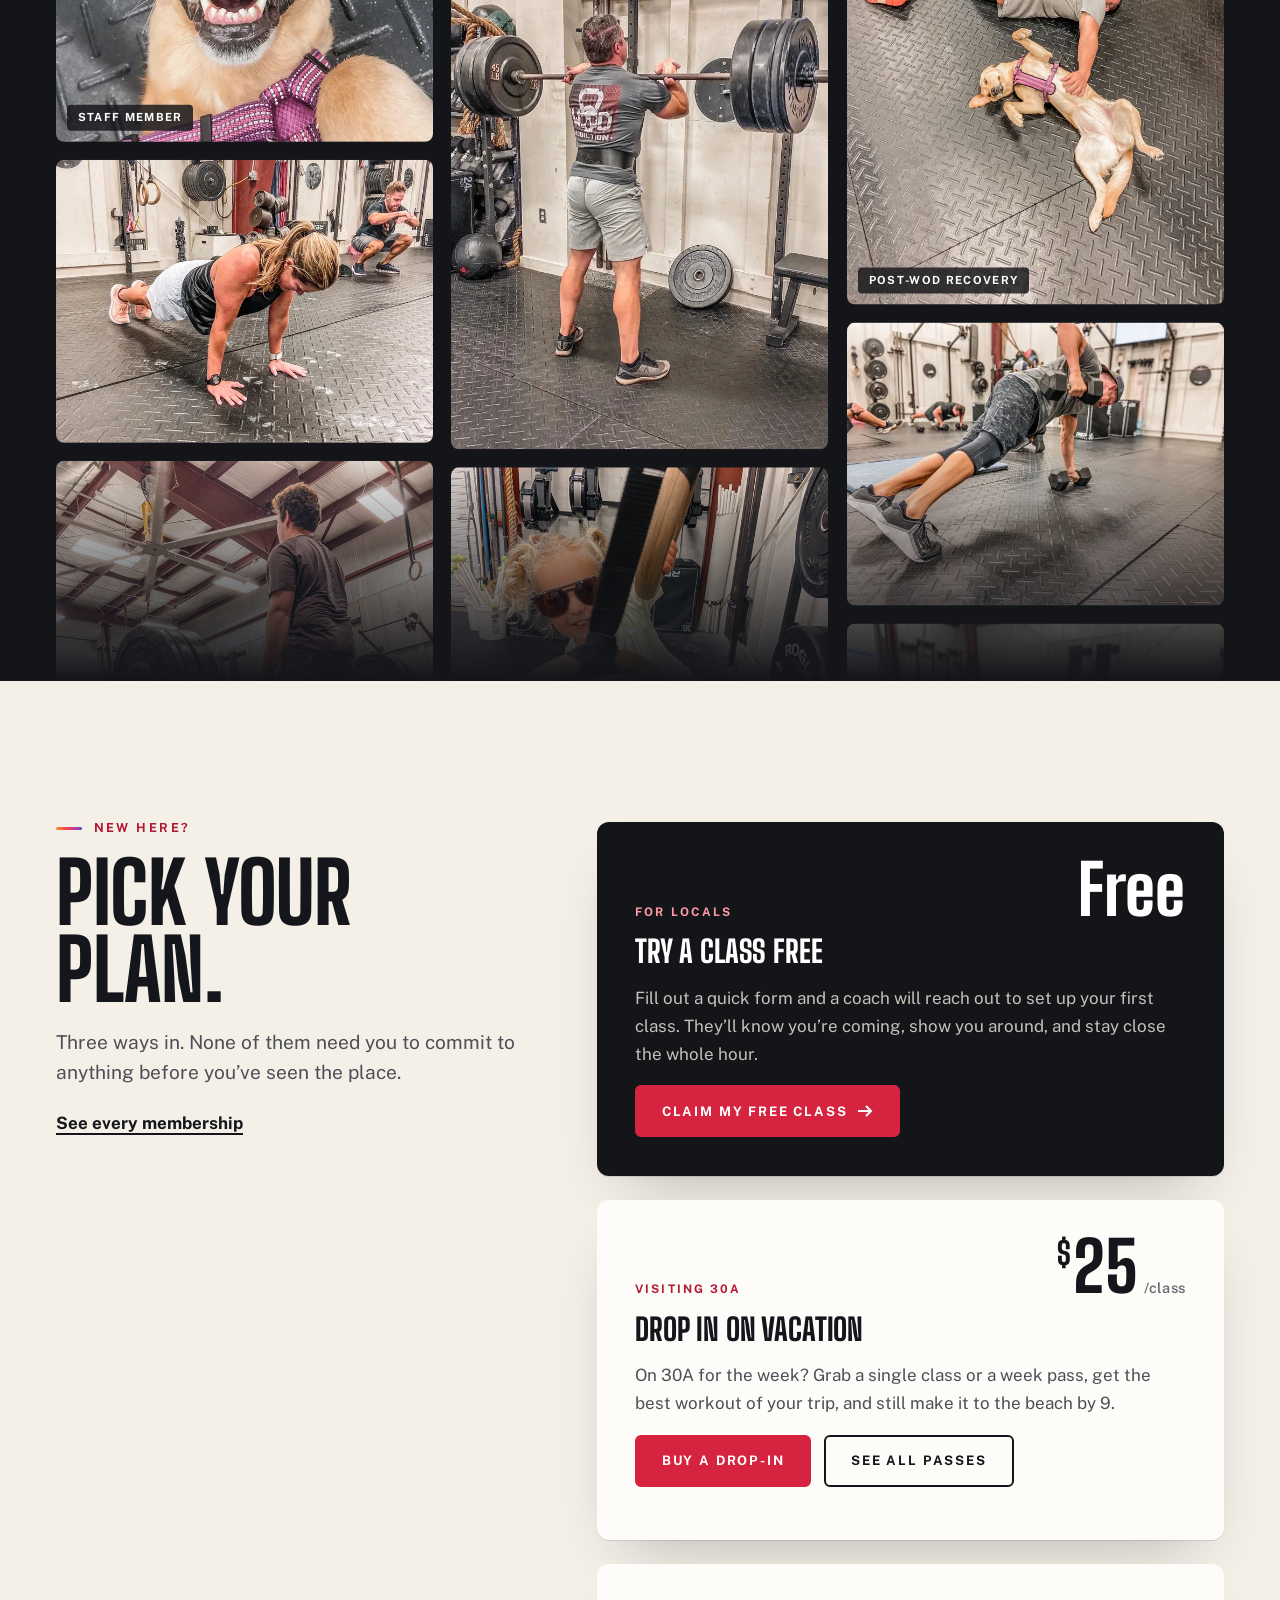
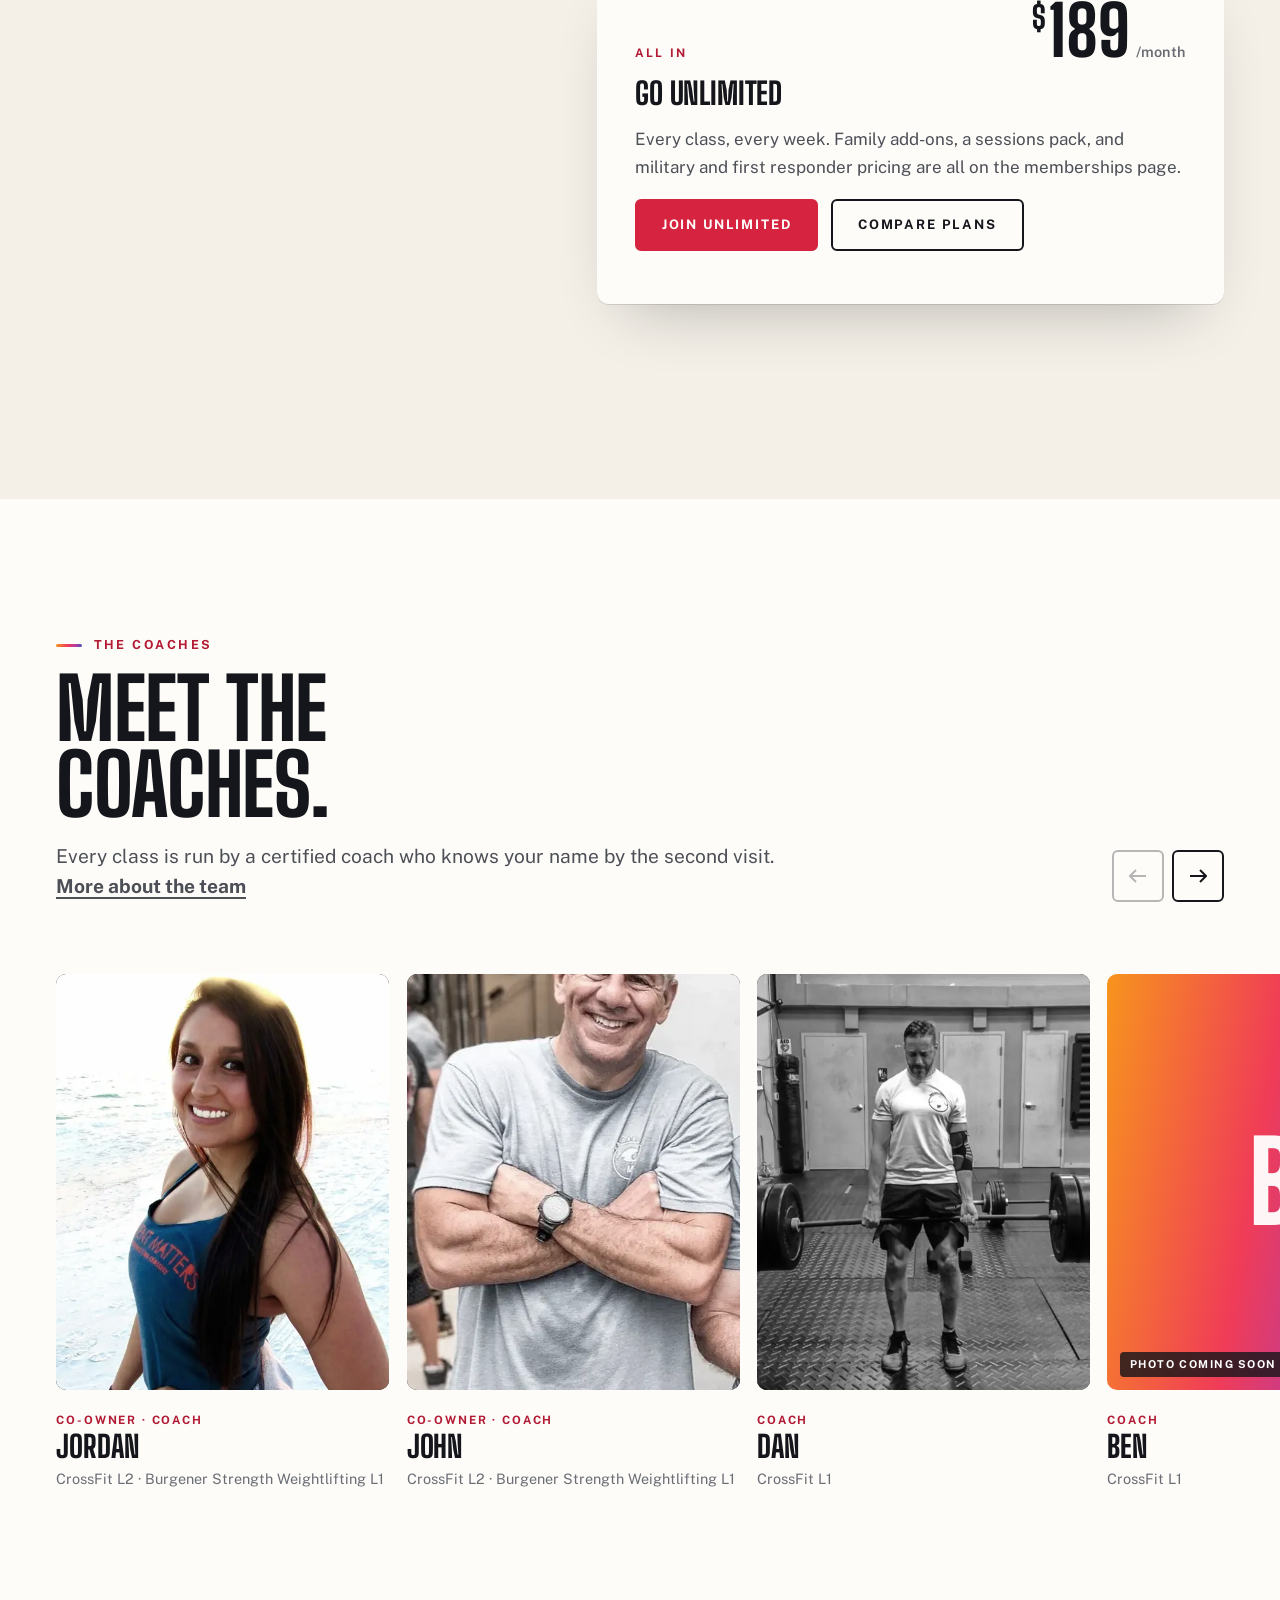
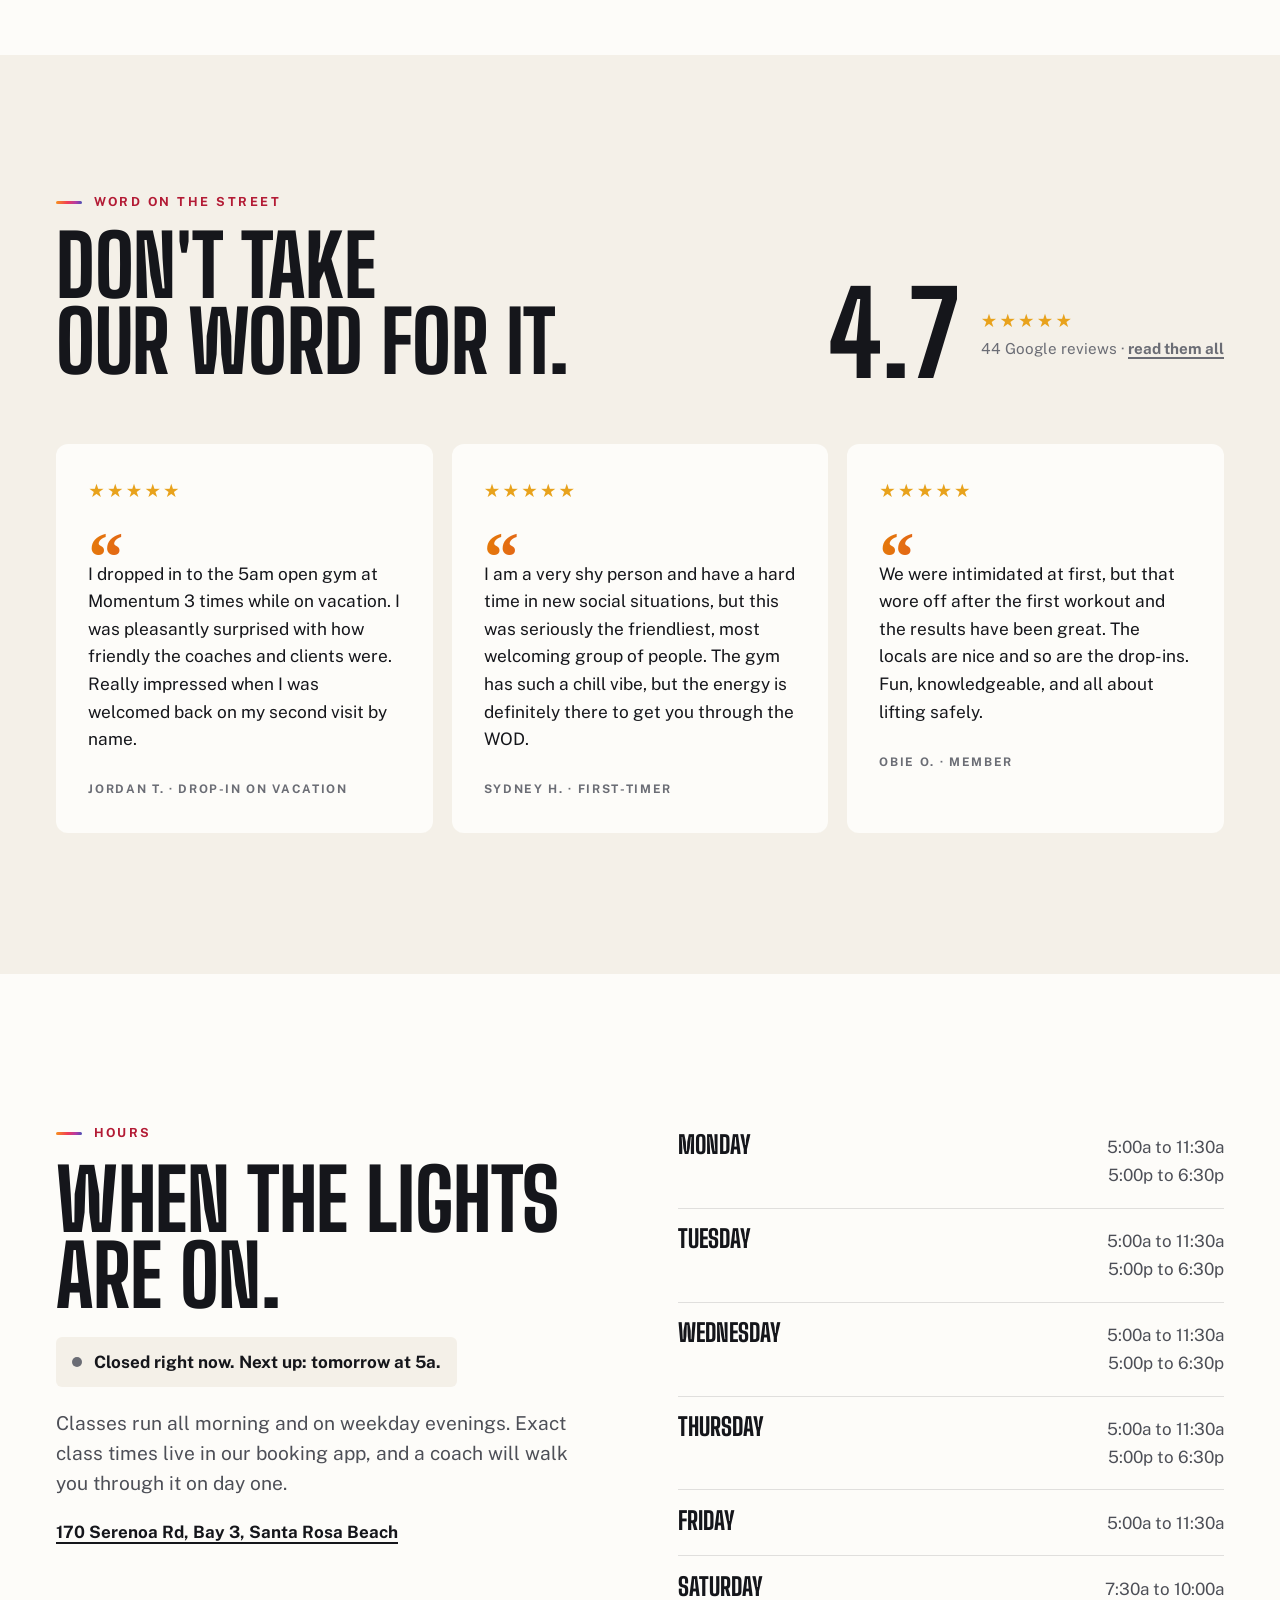
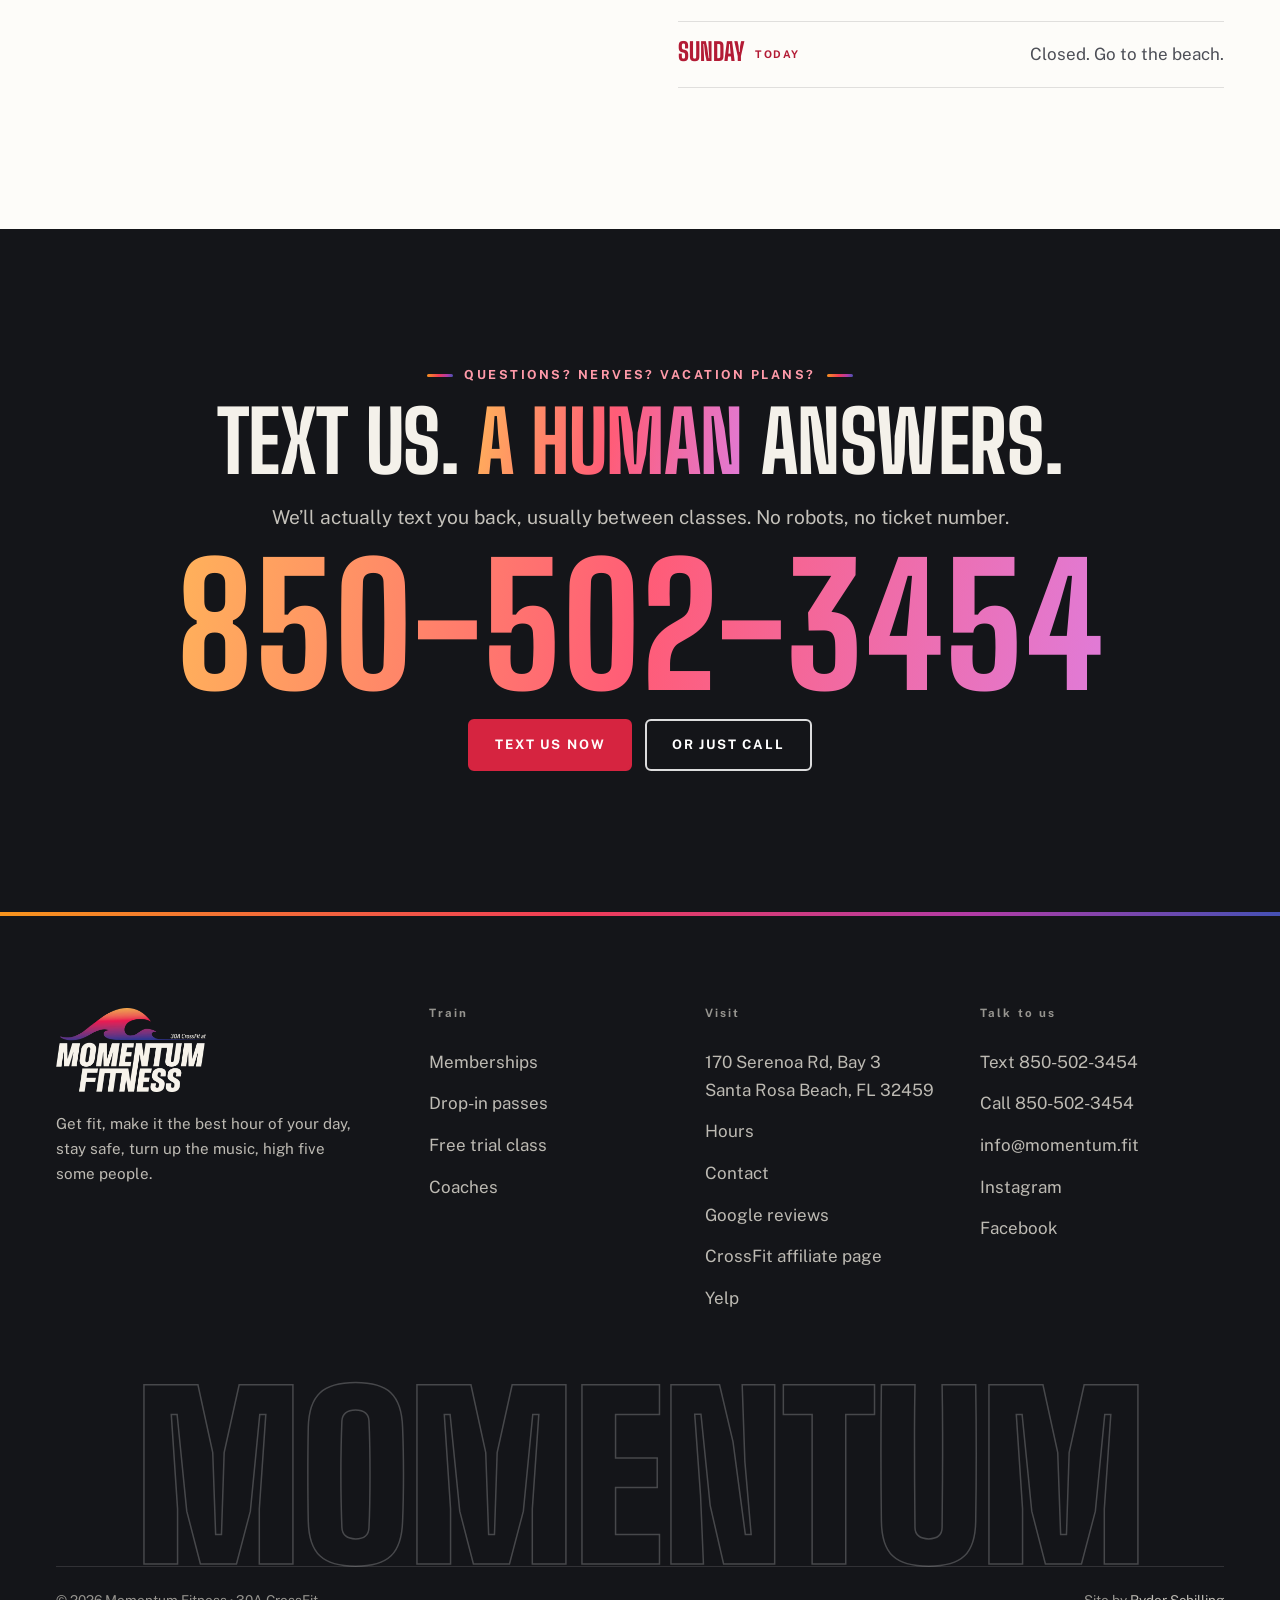
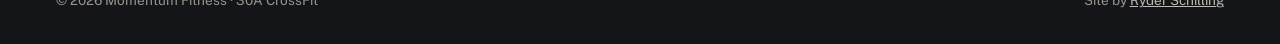
==== commit cb32a30d: "Client round: new photos, drop-in class schedule, Sat 7:30, 7-day pass wording, app links" ====
--- a/index.html
+++ b/index.html
@@ -22,13 +22,13 @@
 <meta name="twitter:card" content="summary_large_image">
 <link rel="preload" href="/fonts/bigshoulders.woff2" as="font" type="font/woff2" crossorigin>
 <link rel="preload" href="/fonts/publicsans.woff2" as="font" type="font/woff2" crossorigin>
-<link rel="preload" href="/img/p/hero.webp" as="image" fetchpriority="high">
-<link rel="stylesheet" href="/css/style.css?v=20261001e">
+<link rel="preload" href="/img/p/hero-crew.webp" as="image" fetchpriority="high">
+<link rel="stylesheet" href="/css/style.css?v=20261002c">
 <script>
 document.documentElement.classList.replace('no-js','js');
 try{if(sessionStorage.getItem('mf-nav')==='1'&&!matchMedia('(prefers-reduced-motion: reduce)').matches)document.documentElement.classList.add('is-entering');sessionStorage.removeItem('mf-nav');}catch(e){}
 </script>
-<script src="/js/tag.js?v=20261001e"></script>
+<script src="/js/tag.js?v=20261002c"></script>
 <script async src="https://pulse.ryderschilling.com/p.js" data-site="ps_momentum"></script>
 <script type="application/ld+json">
 {
@@ -116,7 +116,7 @@
     {
      "@type": "OpeningHoursSpecification",
      "dayOfWeek": "Saturday",
-     "opens": "06:00",
+     "opens": "07:30",
      "closes": "10:00"
     }
    ]
@@ -187,7 +187,7 @@
 
 <section class="hero" aria-labelledby="hero-h">
 <div class="hero__stick">
-<div class="hero__frame"><img src="/img/p/hero.webp" srcset="/img/p/hero-700.webp 700w, /img/p/hero.webp 1200w, /img/p/hero-2000.webp 2000w" sizes="100vw" alt="The Momentum Fitness crew flexing together on the gym floor after class" width="1200" height="900" fetchpriority="high"></div>
+<div class="hero__frame"><img src="/img/p/hero-crew.webp" srcset="/img/p/hero-crew-700.webp 700w, /img/p/hero-crew.webp 1200w, /img/p/hero-crew-2000.webp 2000w" sizes="100vw" alt="The Momentum Fitness crew flexing together after class" width="1200" height="900" fetchpriority="high"></div>
 <div class="hero__badge" aria-hidden="true">
 <svg viewBox="0 0 150 150"><defs><path id="circ" d="M75,75 m-60,0 a60,60 0 1,1 120,0 a60,60 0 1,1 -120,0"/></defs><text><textPath href="#circ">30A CrossFit &#8226; Santa Rosa Beach &#8226; Momentum Fitness &#8226;</textPath></text></svg>
 <img src="/img/badge-light.webp" alt="" width="360" height="360">
@@ -226,7 +226,7 @@
 <div class="hour__steps">
 <article class="hour__step" data-clock="Walk in"><figure class="hour__step-ph"><img src="/img/p/whiteboard.webp" srcset="/img/p/whiteboard-700.webp 700w, /img/p/whiteboard.webp 1200w" sizes="100vw" alt="A coach briefing the class before the workout" width="1200" height="900" loading="lazy" decoding="async"></figure><p class="hour__when">When you walk in</p><h3 class="hour__big">Walk in</h3><p>Drop your keys and a coach talks the whole room through today’s plan. You don’t need to know what any of the words mean yet. That’s their job.</p></article>
 <article class="hour__step" data-clock="Warm up"><figure class="hour__step-ph"><img src="/img/p/warmup.webp" srcset="/img/p/warmup-700.webp 700w, /img/p/warmup.webp 1200w" sizes="100vw" alt="Members warming up on assault bikes" width="1200" height="900" loading="lazy" decoding="async"></figure><p class="hour__when">Once everyone’s there</p><h3 class="hour__big">Warm up</h3><p>Music goes up and everyone moves together. Bikes, rowers, stretching. Bad dance moves are optional but encouraged.</p></article>
-<article class="hour__step" data-clock="Get strong"><figure class="hour__step-ph"><img src="/img/p/squat.webp" srcset="/img/p/squat-700.webp 700w, /img/p/squat.webp 1200w" sizes="100vw" alt="A member back squatting a loaded barbell" width="1200" height="900" loading="lazy" decoding="async"></figure><p class="hour__when">The middle of class</p><h3 class="hour__big">Get strong</h3><p>Barbells, dumbbells, or skill work, with a coach watching your form the whole time. Every weight scales, down to an empty bar. Nobody starts heavy.</p></article>
+<article class="hour__step" data-clock="Get strong"><figure class="hour__step-ph"><img src="/img/p/deadlift-man.webp" srcset="/img/p/deadlift-man-700.webp 700w, /img/p/deadlift-man.webp 1200w" sizes="100vw" alt="A member setting up a heavy deadlift" width="1200" height="1074" loading="lazy" decoding="async"></figure><p class="hour__when">The middle of class</p><h3 class="hour__big">Get strong</h3><p>Barbells, dumbbells, or skill work, with a coach watching your form the whole time. Every weight scales, down to an empty bar. Nobody starts heavy.</p></article>
 <article class="hour__step" data-clock="Sweat it out"><figure class="hour__step-ph"><img src="/img/p/wod.webp" srcset="/img/p/wod-700.webp 700w, /img/p/wod.webp 1200w" sizes="100vw" alt="A member pressing two dumbbells overhead mid-workout" width="1200" height="900" loading="lazy" decoding="async"></figure><p class="hour__when">The big finish</p><h3 class="hour__big">Sweat it out</h3><p>The sweaty, fun part, where the playlist earns its paycheck. Finish first or finish last, the room cheers either way.</p></article>
 <article class="hour__step" data-clock="High five"><figure class="hour__step-ph"><img src="/img/p/flex.webp" srcset="/img/p/flex-700.webp 700w, /img/p/flex.webp 1200w" sizes="100vw" alt="The class flexing and laughing together after the workout" width="1200" height="900" loading="lazy" decoding="async"></figure><p class="hour__when">Before you leave</p><h3 class="hour__big">High five</h3><p>Fist bumps, a group photo if somebody remembers, and a weirdly great mood for the rest of the day. See you tomorrow.</p></article>
 </div>
@@ -234,7 +234,7 @@
 <div class="hour__frames">
 <div class="hour__frame is-on"><img src="/img/p/whiteboard.webp" srcset="/img/p/whiteboard-700.webp 700w, /img/p/whiteboard.webp 1200w" sizes="(max-width: 900px) 100vw, 55vw" alt="A coach briefing the class before the workout" width="1200" height="900" loading="lazy" decoding="async"></div>
 <div class="hour__frame"><img src="/img/p/warmup.webp" srcset="/img/p/warmup-700.webp 700w, /img/p/warmup.webp 1200w, /img/p/warmup-2000.webp 2000w" sizes="(max-width: 900px) 100vw, 55vw" alt="Members warming up on assault bikes" width="1200" height="900" loading="lazy" decoding="async"></div>
-<div class="hour__frame"><img src="/img/p/squat.webp" srcset="/img/p/squat-700.webp 700w, /img/p/squat.webp 1200w" sizes="(max-width: 900px) 100vw, 55vw" alt="A member back squatting a loaded barbell" width="1200" height="900" loading="lazy" decoding="async"></div>
+<div class="hour__frame"><img src="/img/p/deadlift-man.webp" srcset="/img/p/deadlift-man-700.webp 700w, /img/p/deadlift-man.webp 1200w" sizes="(max-width: 900px) 100vw, 55vw" alt="A member setting up a heavy deadlift" width="1200" height="1074" loading="lazy" decoding="async"></div>
 <div class="hour__frame"><img src="/img/p/wod.webp" srcset="/img/p/wod-700.webp 700w, /img/p/wod.webp 1200w, /img/p/wod-2000.webp 2000w" sizes="(max-width: 900px) 100vw, 55vw" alt="A member pressing two dumbbells overhead mid-workout" width="1200" height="900" loading="lazy" decoding="async"></div>
 <div class="hour__frame"><img src="/img/p/flex.webp" srcset="/img/p/flex-700.webp 700w, /img/p/flex.webp 1200w, /img/p/flex-2000.webp 2000w" sizes="(max-width: 900px) 100vw, 55vw" alt="The class flexing and laughing together after the workout" width="1200" height="900" loading="lazy" decoding="async"></div>
 <span class="hour__clock" aria-hidden="true">Walk in</span>
@@ -256,7 +256,7 @@
 <span class="eyebrow">Scared of the word &ldquo;CrossFit&rdquo;?</span>
 <h2 id="plain-h" data-split>It&rsquo;s a group class with a coach. That&rsquo;s it.</h2>
 <p class="lead">Forget everything the internet told you. Here&rsquo;s what actually matters on day one.</p>
-<div class="plain__photo rv"><img src="/img/p/pushup.webp" srcset="/img/p/pushup-700.webp 700w, /img/p/pushup.webp 1200w, /img/p/pushup-2000.webp 2000w" sizes="(max-width: 900px) 100vw, 45vw" alt="A coach demonstrating a movement while members follow along" width="1200" height="900" loading="lazy" decoding="async"></div>
+<div class="plain__photo rv"><img src="/img/p/coach-judge.webp" srcset="/img/p/coach-judge-700.webp 700w, /img/p/coach-judge.webp 1200w, /img/p/coach-judge-2000.webp 2000w" sizes="(max-width: 900px) 100vw, 45vw" alt="A coach in a Momentum Fitness shirt watching a member&rsquo;s form" width="1200" height="900" loading="lazy" decoding="async"></div>
 </div>
 <div class="points">
 <div class="point rv"><b aria-hidden="true">01</b><div><h3>Coached, start to finish</h3><p>A certified coach runs every class. You will never be handed a barbell and left to figure it out.</p></div></div>
@@ -274,7 +274,7 @@
 <p class="lead">Locals, snowbirds, grandparents, college kids, and people on vacation who keep coming back every year. Also, there is a gym dog.</p>
 </div>
 <div class="crew__cols">
-<div class="crew__col"><figure class="w"><img src="/img/p/group-b.webp" srcset="/img/p/group-b-700.webp 700w, /img/p/group-b.webp 1200w" sizes="(max-width: 900px) 50vw, 33vw" alt="The whole morning crew after class" width="1200" height="900" loading="lazy" decoding="async"></figure><figure class="s"><img src="/img/p/dog-selfie.webp" srcset="/img/p/dog-selfie-700.webp 700w, /img/p/dog-selfie.webp 1200w" sizes="(max-width: 900px) 50vw, 33vw" alt="The gym dog taking a selfie" width="1200" height="1200" loading="lazy" decoding="async"><figcaption>Staff member</figcaption></figure><figure class="w"><img src="/img/p/handstands.webp" srcset="/img/p/handstands-700.webp 700w, /img/p/handstands.webp 1200w" sizes="(max-width: 900px) 50vw, 33vw" alt="Members practicing handstands against the wall" width="1200" height="904" loading="lazy" decoding="async"></figure><figure class="t"><img src="/img/p/twins.webp" srcset="/img/p/twins-700.webp 700w, /img/p/twins.webp 1200w" sizes="(max-width: 900px) 50vw, 33vw" alt="Two members in matching outfits by the Momentum sign" width="1200" height="1496" loading="lazy" decoding="async"></figure><figure class="w"><img src="/img/p/rower.webp" srcset="/img/p/rower-700.webp 700w, /img/p/rower.webp 1200w" sizes="(max-width: 900px) 50vw, 33vw" alt="A member pulling hard on the rower" width="1200" height="960" loading="lazy" decoding="async"></figure></div><div class="crew__col"><figure class="w"><img src="/img/p/banner.webp" srcset="/img/p/banner-700.webp 700w, /img/p/banner.webp 1200w" sizes="(max-width: 900px) 50vw, 33vw" alt="Two members striking a pose in front of the Momentum banner" width="1200" height="900" loading="lazy" decoding="async"></figure><figure class="t"><img src="/img/p/overhead.webp" srcset="/img/p/overhead-700.webp 700w, /img/p/overhead.webp 1200w" sizes="(max-width: 900px) 50vw, 33vw" alt="A member pressing a barbell overhead" width="1016" height="1800" loading="lazy" decoding="async"></figure><figure class="s"><img src="/img/p/dog-kid.webp" srcset="/img/p/dog-kid-700.webp 700w, /img/p/dog-kid.webp 1200w" sizes="(max-width: 900px) 50vw, 33vw" alt="A young member hugging the gym dog" width="1200" height="1200" loading="lazy" decoding="async"><figcaption>Future member</figcaption></figure><figure class="w"><img src="/img/p/slam.webp" srcset="/img/p/slam-700.webp 700w, /img/p/slam.webp 1200w" sizes="(max-width: 900px) 50vw, 33vw" alt="A member lifting a slam ball overhead" width="1200" height="900" loading="lazy" decoding="async"></figure><figure class="w"><img src="/img/p/group-c.webp" srcset="/img/p/group-c-700.webp 700w, /img/p/group-c.webp 1200w" sizes="(max-width: 900px) 50vw, 33vw" alt="A packed class smiling for the camera" width="1200" height="900" loading="lazy" decoding="async"></figure></div><div class="crew__col"><figure class="s"><img src="/img/p/deadlift.webp" srcset="/img/p/deadlift-700.webp 700w, /img/p/deadlift.webp 1200w" sizes="(max-width: 900px) 50vw, 33vw" alt="A member standing tall with a heavy deadlift" width="1000" height="1012" loading="lazy" decoding="async"></figure><figure class="t"><img src="/img/p/dog-nap.webp" srcset="/img/p/dog-nap-700.webp 700w, /img/p/dog-nap.webp 1200w" sizes="(max-width: 900px) 50vw, 33vw" alt="The gym dog napping next to a member after the workout" width="1200" height="1600" loading="lazy" decoding="async"><figcaption>Post-WOD recovery</figcaption></figure><figure class="w"><img src="/img/p/burpee.webp" srcset="/img/p/burpee-700.webp 700w, /img/p/burpee.webp 1200w" sizes="(max-width: 900px) 50vw, 33vw" alt="A member mid-burpee" width="1200" height="900" loading="lazy" decoding="async"></figure><figure class="s"><img src="/img/p/shirt.webp" srcset="/img/p/shirt-700.webp 700w, /img/p/shirt.webp 1200w" sizes="(max-width: 900px) 50vw, 33vw" alt="A member in a Momentum Fitness shirt carrying a dumbbell" width="1200" height="1200" loading="lazy" decoding="async"></figure><figure class="w"><img src="/img/p/bike-dog.webp" srcset="/img/p/bike-dog-700.webp 700w, /img/p/bike-dog.webp 1200w" sizes="(max-width: 900px) 50vw, 33vw" alt="A coach on the bike while the gym dog supervises" width="1200" height="900" loading="lazy" decoding="async"></figure></div>
+<div class="crew__col"><figure class="w"><img src="/img/p/group-flex.webp" srcset="/img/p/group-flex-700.webp 700w, /img/p/group-flex.webp 1200w" sizes="(max-width: 900px) 50vw, 33vw" alt="A class flexing together after the workout" width="1200" height="900" loading="lazy" decoding="async"></figure><figure class="s"><img src="/img/p/dog-selfie.webp" srcset="/img/p/dog-selfie-700.webp 700w, /img/p/dog-selfie.webp 1200w" sizes="(max-width: 900px) 50vw, 33vw" alt="The gym dog taking a selfie" width="1200" height="1200" loading="lazy" decoding="async"><figcaption>Staff member</figcaption></figure><figure class="w"><img src="/img/p/pushup-pair.webp" srcset="/img/p/pushup-pair-700.webp 700w, /img/p/pushup-pair.webp 1200w" sizes="(max-width: 900px) 50vw, 33vw" alt="Members working through push-ups and squats" width="1200" height="900" loading="lazy" decoding="async"></figure><figure class="t"><img src="/img/p/kid-deadlift.webp" srcset="/img/p/kid-deadlift-700.webp 700w, /img/p/kid-deadlift.webp 1200w" sizes="(max-width: 900px) 50vw, 33vw" alt="A young member stepping up to a loaded barbell" width="1200" height="1600" loading="lazy" decoding="async"></figure><figure class="w"><img src="/img/p/event.webp" srcset="/img/p/event-700.webp 700w, /img/p/event.webp 1200w" sizes="(max-width: 900px) 50vw, 33vw" alt="The whole gym cheering on a lifter" width="1200" height="900" loading="lazy" decoding="async"></figure></div><div class="crew__col"><figure class="w"><img src="/img/p/banner.webp" srcset="/img/p/banner-700.webp 700w, /img/p/banner.webp 1200w" sizes="(max-width: 900px) 50vw, 33vw" alt="Two members striking a pose in front of the Momentum banner" width="1200" height="900" loading="lazy" decoding="async"></figure><figure class="t"><img src="/img/p/overhead.webp" srcset="/img/p/overhead-700.webp 700w, /img/p/overhead.webp 1200w" sizes="(max-width: 900px) 50vw, 33vw" alt="A member pressing a barbell overhead" width="1016" height="1800" loading="lazy" decoding="async"></figure><figure class="s"><img src="/img/p/rings-kid.webp" srcset="/img/p/rings-kid-700.webp 700w, /img/p/rings-kid.webp 1200w" sizes="(max-width: 900px) 50vw, 33vw" alt="A little one swinging on the rings in sunglasses" width="1200" height="1200" loading="lazy" decoding="async"><figcaption>Future member</figcaption></figure><figure class="w"><img src="/img/p/rowers-top.webp" srcset="/img/p/rowers-top-700.webp 700w, /img/p/rowers-top.webp 1200w" sizes="(max-width: 900px) 50vw, 33vw" alt="A row of members on the rowers, seen from above" width="1200" height="900" loading="lazy" decoding="async"></figure><figure class="w"><img src="/img/p/group-c.webp" srcset="/img/p/group-c-700.webp 700w, /img/p/group-c.webp 1200w" sizes="(max-width: 900px) 50vw, 33vw" alt="A packed class smiling for the camera" width="1200" height="900" loading="lazy" decoding="async"></figure></div><div class="crew__col"><figure class="s"><img src="/img/p/deadlift.webp" srcset="/img/p/deadlift-700.webp 700w, /img/p/deadlift.webp 1200w" sizes="(max-width: 900px) 50vw, 33vw" alt="A member standing tall with a heavy deadlift" width="1000" height="1012" loading="lazy" decoding="async"></figure><figure class="t"><img src="/img/p/dog-nap.webp" srcset="/img/p/dog-nap-700.webp 700w, /img/p/dog-nap.webp 1200w" sizes="(max-width: 900px) 50vw, 33vw" alt="The gym dog napping next to a member after the workout" width="1200" height="1600" loading="lazy" decoding="async"><figcaption>Post-WOD recovery</figcaption></figure><figure class="w"><img src="/img/p/burpee.webp" srcset="/img/p/burpee-700.webp 700w, /img/p/burpee.webp 1200w" sizes="(max-width: 900px) 50vw, 33vw" alt="A member mid-burpee" width="1200" height="900" loading="lazy" decoding="async"></figure><figure class="s"><img src="/img/p/shirt.webp" srcset="/img/p/shirt-700.webp 700w, /img/p/shirt.webp 1200w" sizes="(max-width: 900px) 50vw, 33vw" alt="A member in a Momentum Fitness shirt carrying a dumbbell" width="1200" height="1200" loading="lazy" decoding="async"></figure><figure class="w"><img src="/img/p/bike-dog.webp" srcset="/img/p/bike-dog-700.webp 700w, /img/p/bike-dog.webp 1200w" sizes="(max-width: 900px) 50vw, 33vw" alt="A coach on the bike while the gym dog supervises" width="1200" height="900" loading="lazy" decoding="async"></figure></div>
 </div>
 </section>
 
@@ -374,7 +374,7 @@
 <tr data-day="3"><th scope="row">Wednesday</th><td>5:00a to 11:30a<br>5:00p to 6:30p</td></tr>
 <tr data-day="4"><th scope="row">Thursday</th><td>5:00a to 11:30a<br>5:00p to 6:30p</td></tr>
 <tr data-day="5"><th scope="row">Friday</th><td>5:00a to 11:30a</td></tr>
-<tr data-day="6"><th scope="row">Saturday</th><td>6:00a to 10:00a</td></tr>
+<tr data-day="6"><th scope="row">Saturday</th><td>7:30a to 10:00a</td></tr>
 <tr data-day="0"><th scope="row">Sunday</th><td>Closed. Go to the beach.</td></tr>
 </tbody>
 </table>
@@ -385,7 +385,7 @@
 <div class="wrap">
 <span class="eyebrow">Questions? Nerves? Vacation plans?</span>
 <h2 id="text-h" data-split>Text us. <em>A human</em> answers.</h2>
-<p class="lead">Jordan or John will text you back, usually between classes. No robots, no ticket number.</p>
+<p class="lead">We&rsquo;ll actually text you back, usually between classes. No robots, no ticket number.</p>
 <a class="textcta__num" href="sms:+18505023454" aria-label="Text 850-502-3454">850-502-3454</a>
 <div class="btn-row" style="justify-content:center">
 <a class="btn btn--solid" href="sms:+18505023454">Text us now</a>
@@ -452,6 +452,6 @@
 </div>
 </dialog>
 <script src="/js/vendor/lenis.min.js" defer></script>
-<script src="/js/main.js?v=20261001e" defer></script>
+<script src="/js/main.js?v=20261002c" defer></script>
 </body>
 </html>
--- a/css/style.css
+++ b/css/style.css
@@ -876,3 +876,37 @@
 .cinfo .status { margin-top: 1.3rem; font-size: .9rem; width: fit-content; }
 @media (max-width: 900px) { .ctop__grid { grid-template-columns: 1fr; } }
 @media (min-width: 901px) and (min-height: 760px) { .ctop { min-height: 100svh; } }
+
+/* ------------------------------ Contact v3: centered in the viewport, glass form */
+.ctop { position: relative; isolation: isolate; overflow: hidden; display: flex; align-items: center; }
+.ctop > .wrap { width: 100%; }
+.ctop::before, .ctop::after { content: ''; position: absolute; z-index: -1; border-radius: 50%; filter: blur(80px); opacity: .55; pointer-events: none; }
+.ctop::before { width: 46vw; height: 46vw; max-width: 720px; max-height: 720px; left: 8%; top: 22%; background: radial-gradient(circle, rgba(247,148,29,.55), rgba(240,60,87,.35) 55%, transparent 70%); }
+.ctop::after { width: 38vw; height: 38vw; max-width: 600px; max-height: 600px; left: 38%; top: 48%; background: radial-gradient(circle, rgba(178,59,166,.45), rgba(69,81,181,.25) 55%, transparent 70%); }
+.ctop__card { background: rgba(255,255,255,.55); border: 1px solid rgba(255,255,255,.75); border-radius: 22px; padding: clamp(1.4rem, 2.6vw, 2.2rem); box-shadow: 0 1px 0 rgba(255,255,255,.9) inset, 0 30px 60px -30px rgba(20,21,25,.28); -webkit-backdrop-filter: blur(22px) saturate(1.4); backdrop-filter: blur(22px) saturate(1.4); }
+.ctop__card .field label, .ctop__card .field legend { color: var(--txt-2); }
+.ctop__card .field input, .ctop__card .field textarea { background: rgba(255,255,255,.7); border: 1px solid rgba(21,22,27,.1); border-radius: 12px; box-shadow: none; transition: border-color .2s, background .2s, box-shadow .2s; }
+.ctop__card .field input:hover, .ctop__card .field textarea:hover { border-color: rgba(21,22,27,.22); }
+.ctop__card .field input:focus-visible, .ctop__card .field textarea:focus-visible { background: #fff; border-color: var(--accent); box-shadow: 0 0 0 4px rgba(214,36,64,.14); }
+.ctop__card .chips span { border: 1px solid rgba(21,22,27,.12); background: rgba(255,255,255,.6); border-radius: 999px; }
+.ctop__card .chips input:checked + span { background: var(--night); border-color: var(--night); color: #fff; }
+.ctop__card .form button[type=submit] { border-radius: 12px; }
+.ctop__card #contact-form .field textarea { min-height: 130px; }
+@media (min-width: 901px) {
+  .ctop { min-height: 100svh; padding-top: calc(var(--nav-h) + 1.5rem); padding-bottom: 2.5rem; }
+  .ctop__grid { grid-template-columns: minmax(0, 1.45fr) minmax(0, .55fr); }
+}
+@supports not ((backdrop-filter: blur(1px)) or (-webkit-backdrop-filter: blur(1px))) { .ctop__card { background: rgba(255,255,255,.92); } }
+.ctop::before, .ctop::after { opacity: .85; filter: blur(70px); }
+.ctop::before { background: radial-gradient(circle, rgba(247,148,29,.6), rgba(240,60,87,.45) 50%, transparent 70%); }
+.ctop::after { background: radial-gradient(circle, rgba(178,59,166,.5), rgba(69,81,181,.35) 50%, transparent 70%); }
+.cinfo .status { font-size: .85rem; padding: .6rem .9rem; background: rgba(255,255,255,.6); border: 1px solid rgba(21,22,27,.08); border-radius: 999px; }
+.cinfo .status { border-radius: 14px; }
+
+/* 10-02 client round: drop-in class schedule + app note */
+.plan__app { font-size: .88rem; color: var(--txt-3); margin-top: -.2rem; margin-bottom: .9rem; }
+.hours--sched td { text-align: right; }
+.sched { list-style: none; margin: 0; padding: 0; display: grid; gap: .3rem; }
+.sched li { color: var(--txt-2); font-size: .95rem; }
+.sched b { color: var(--txt); font-weight: 700; margin-right: .35rem; }
+@media (max-width: 600px) { .sched li { font-size: .88rem; } }
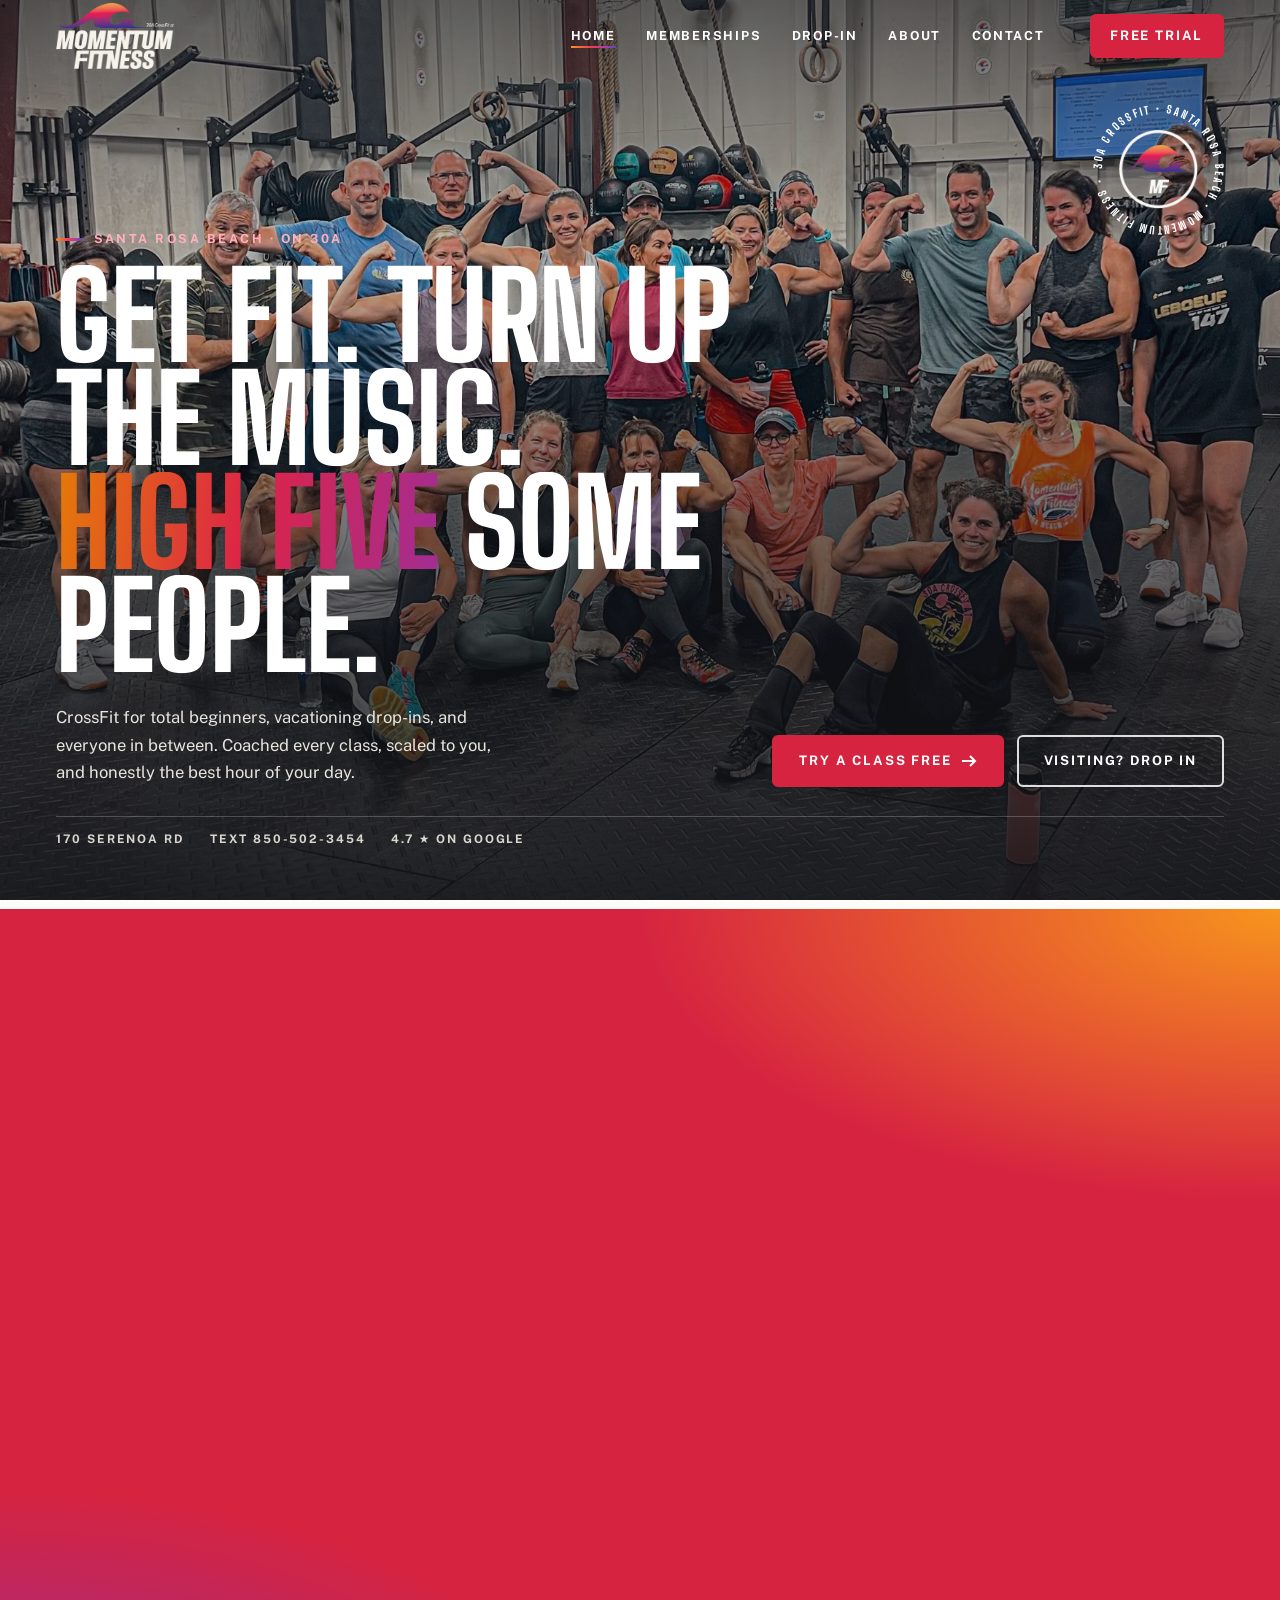
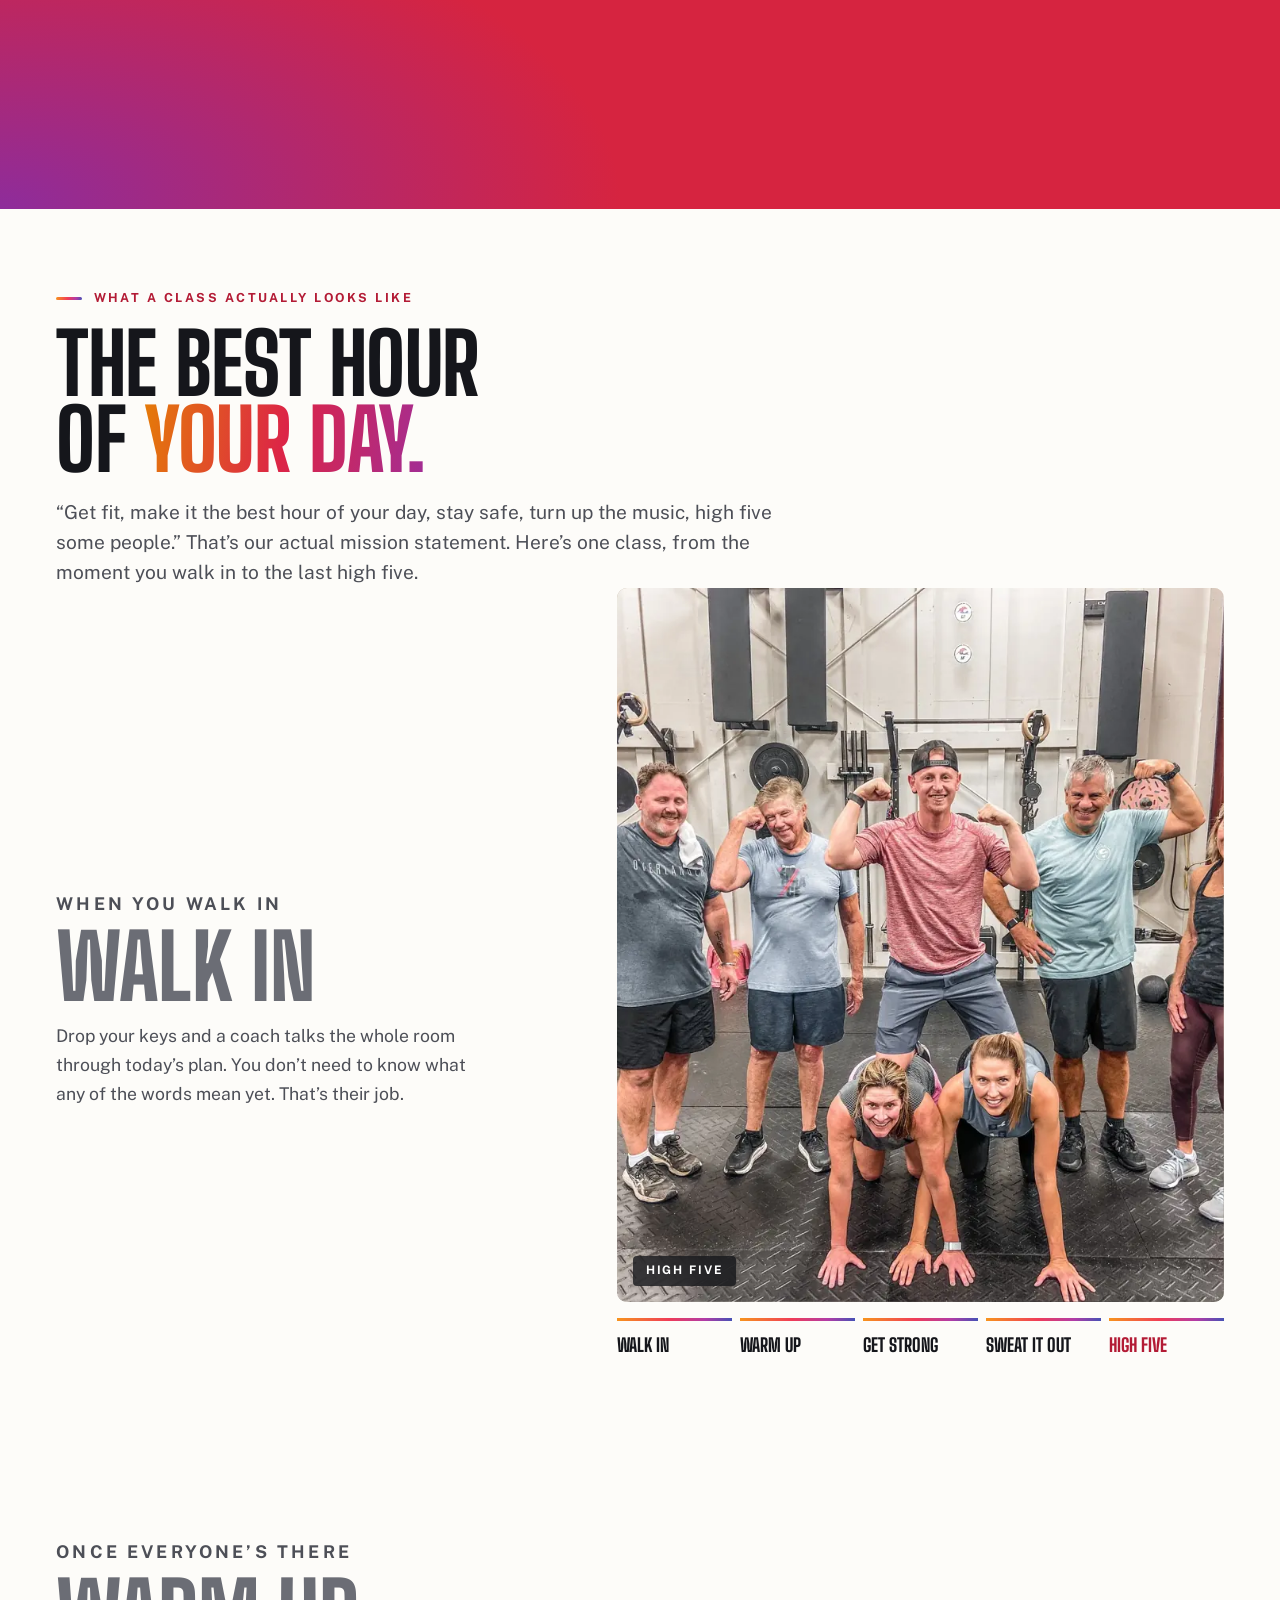
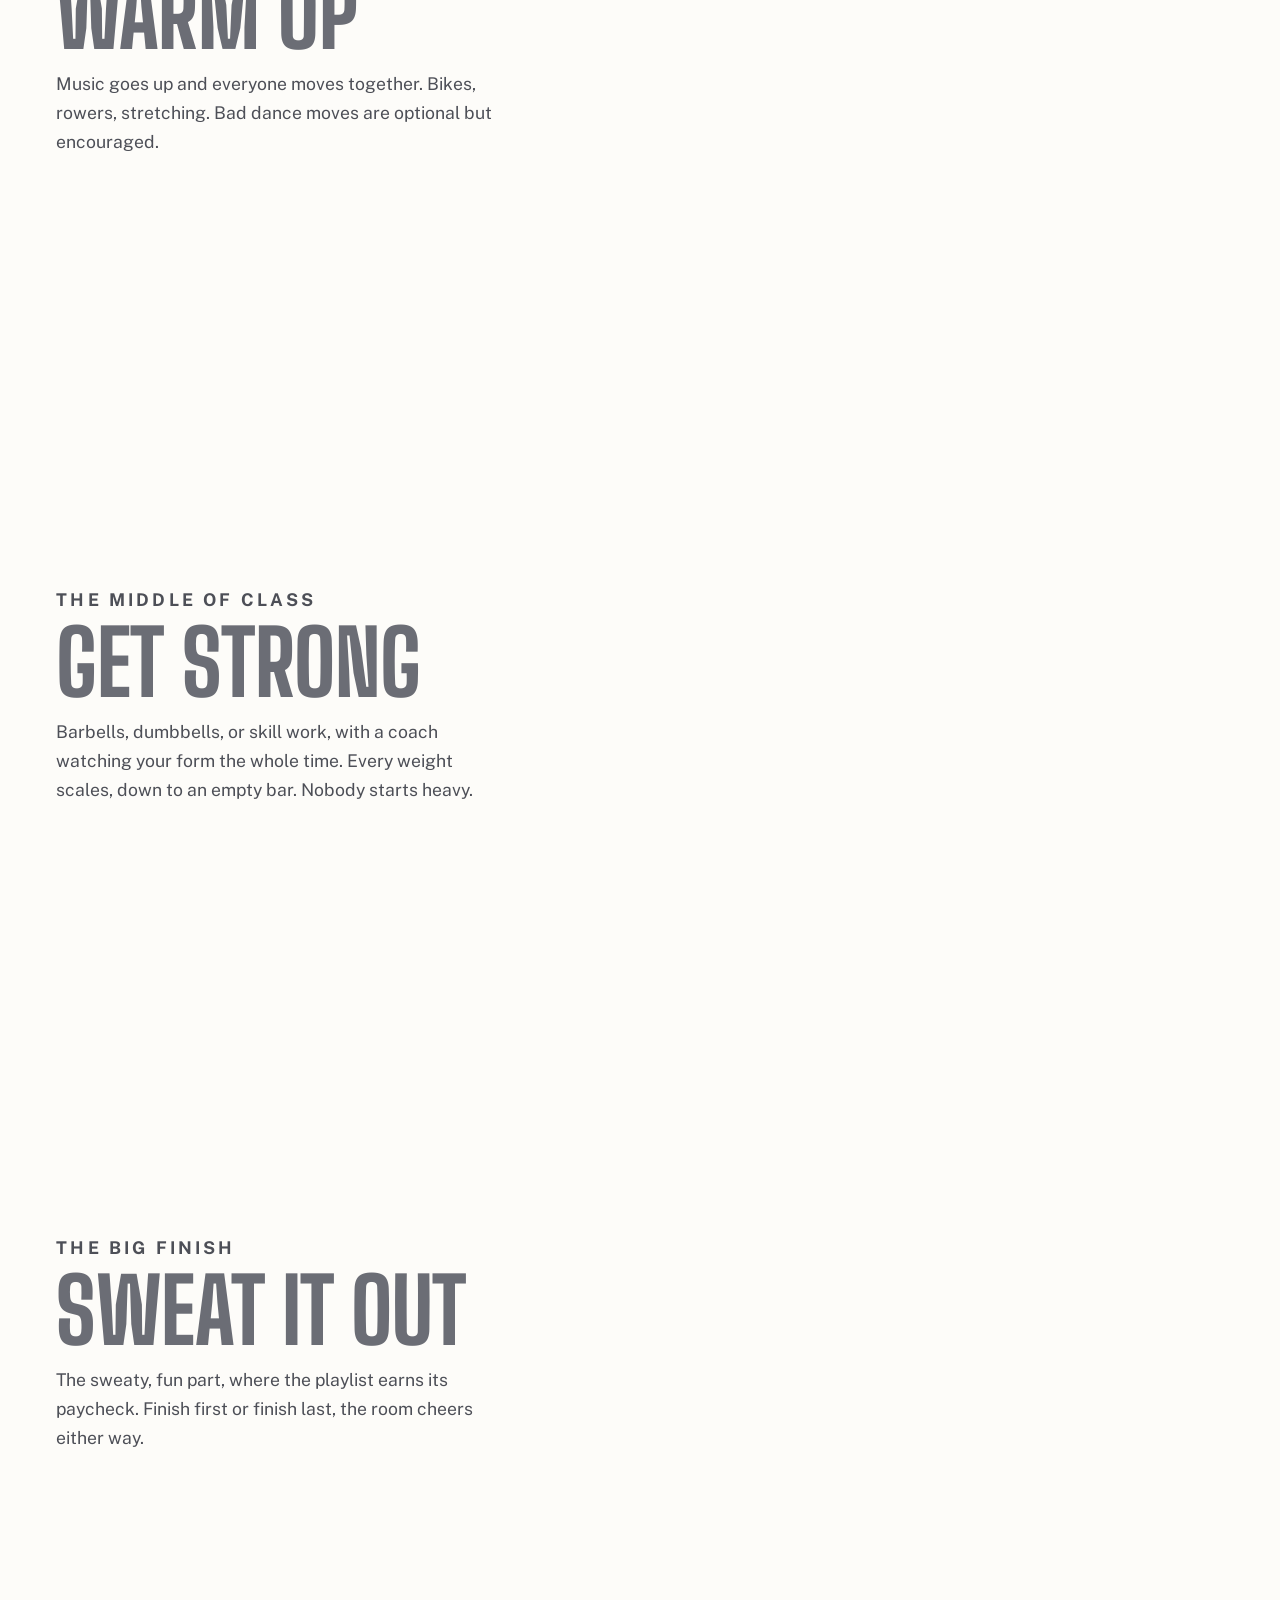
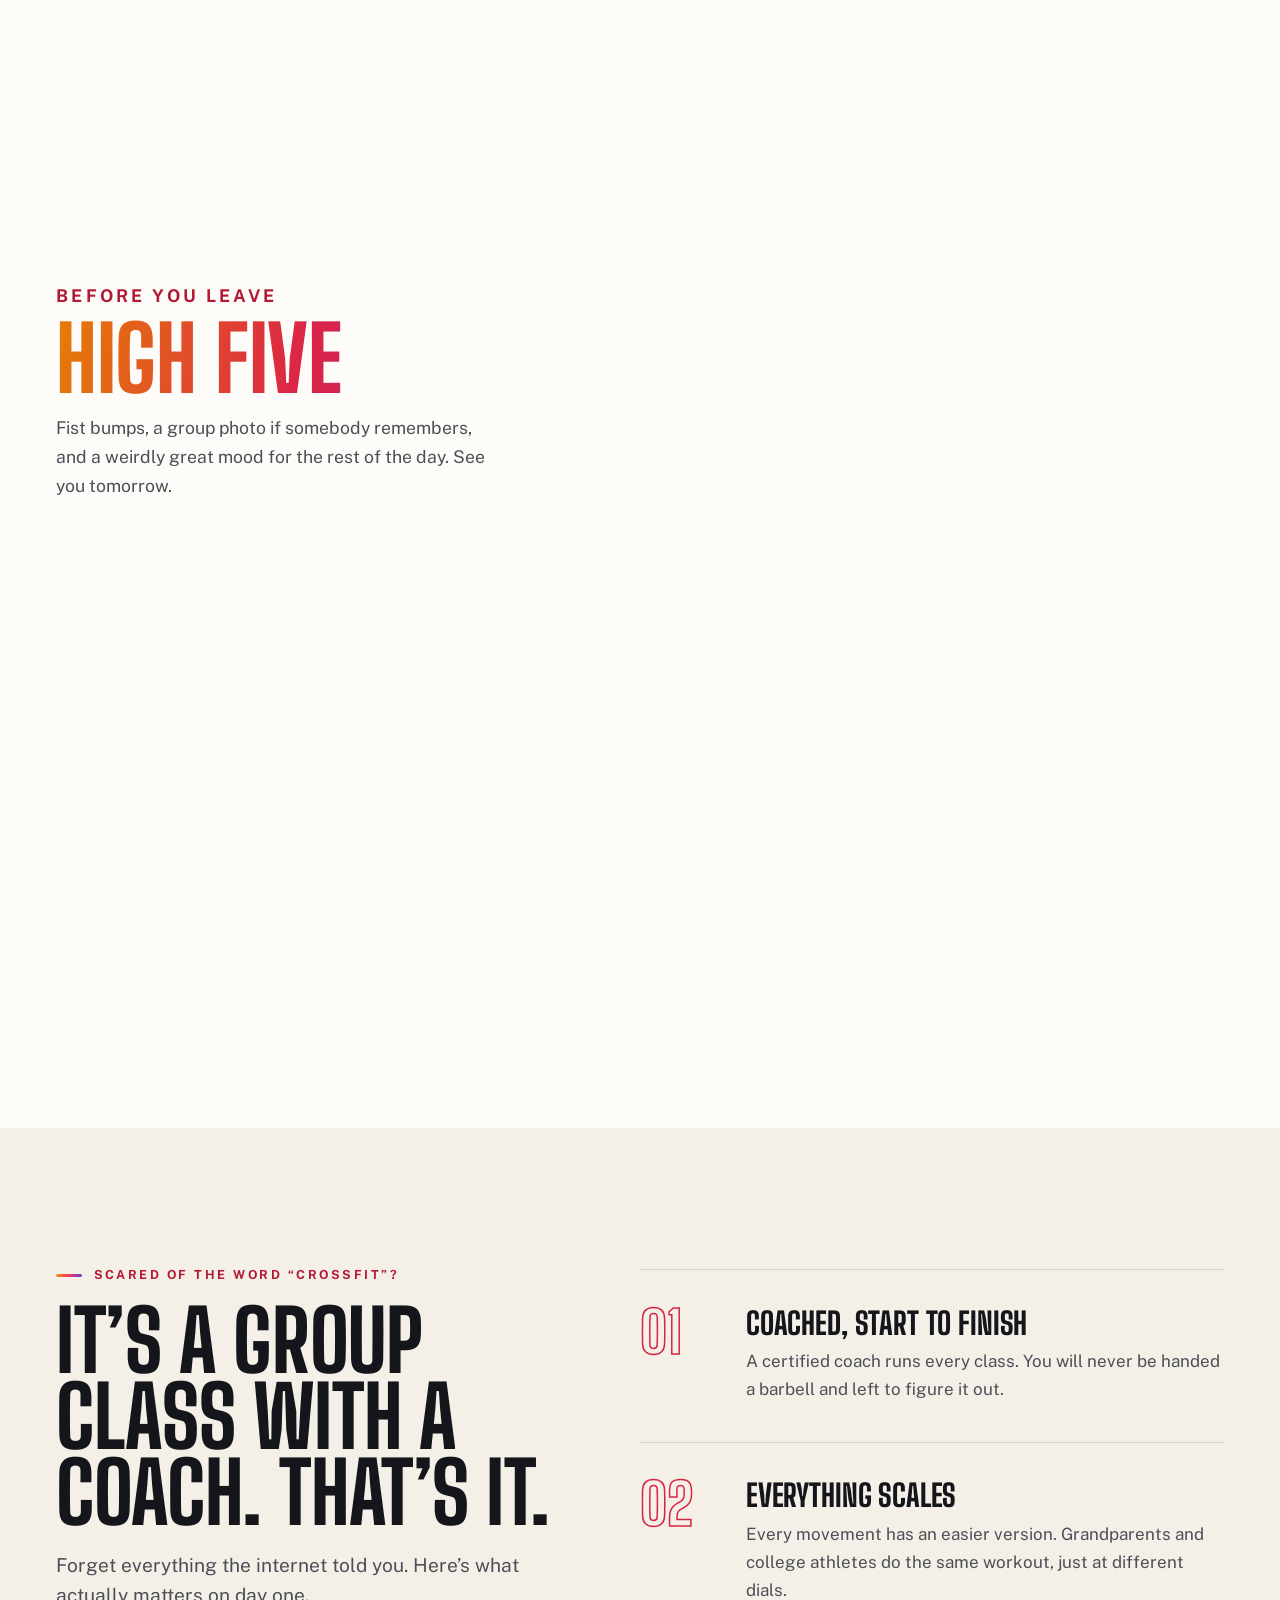
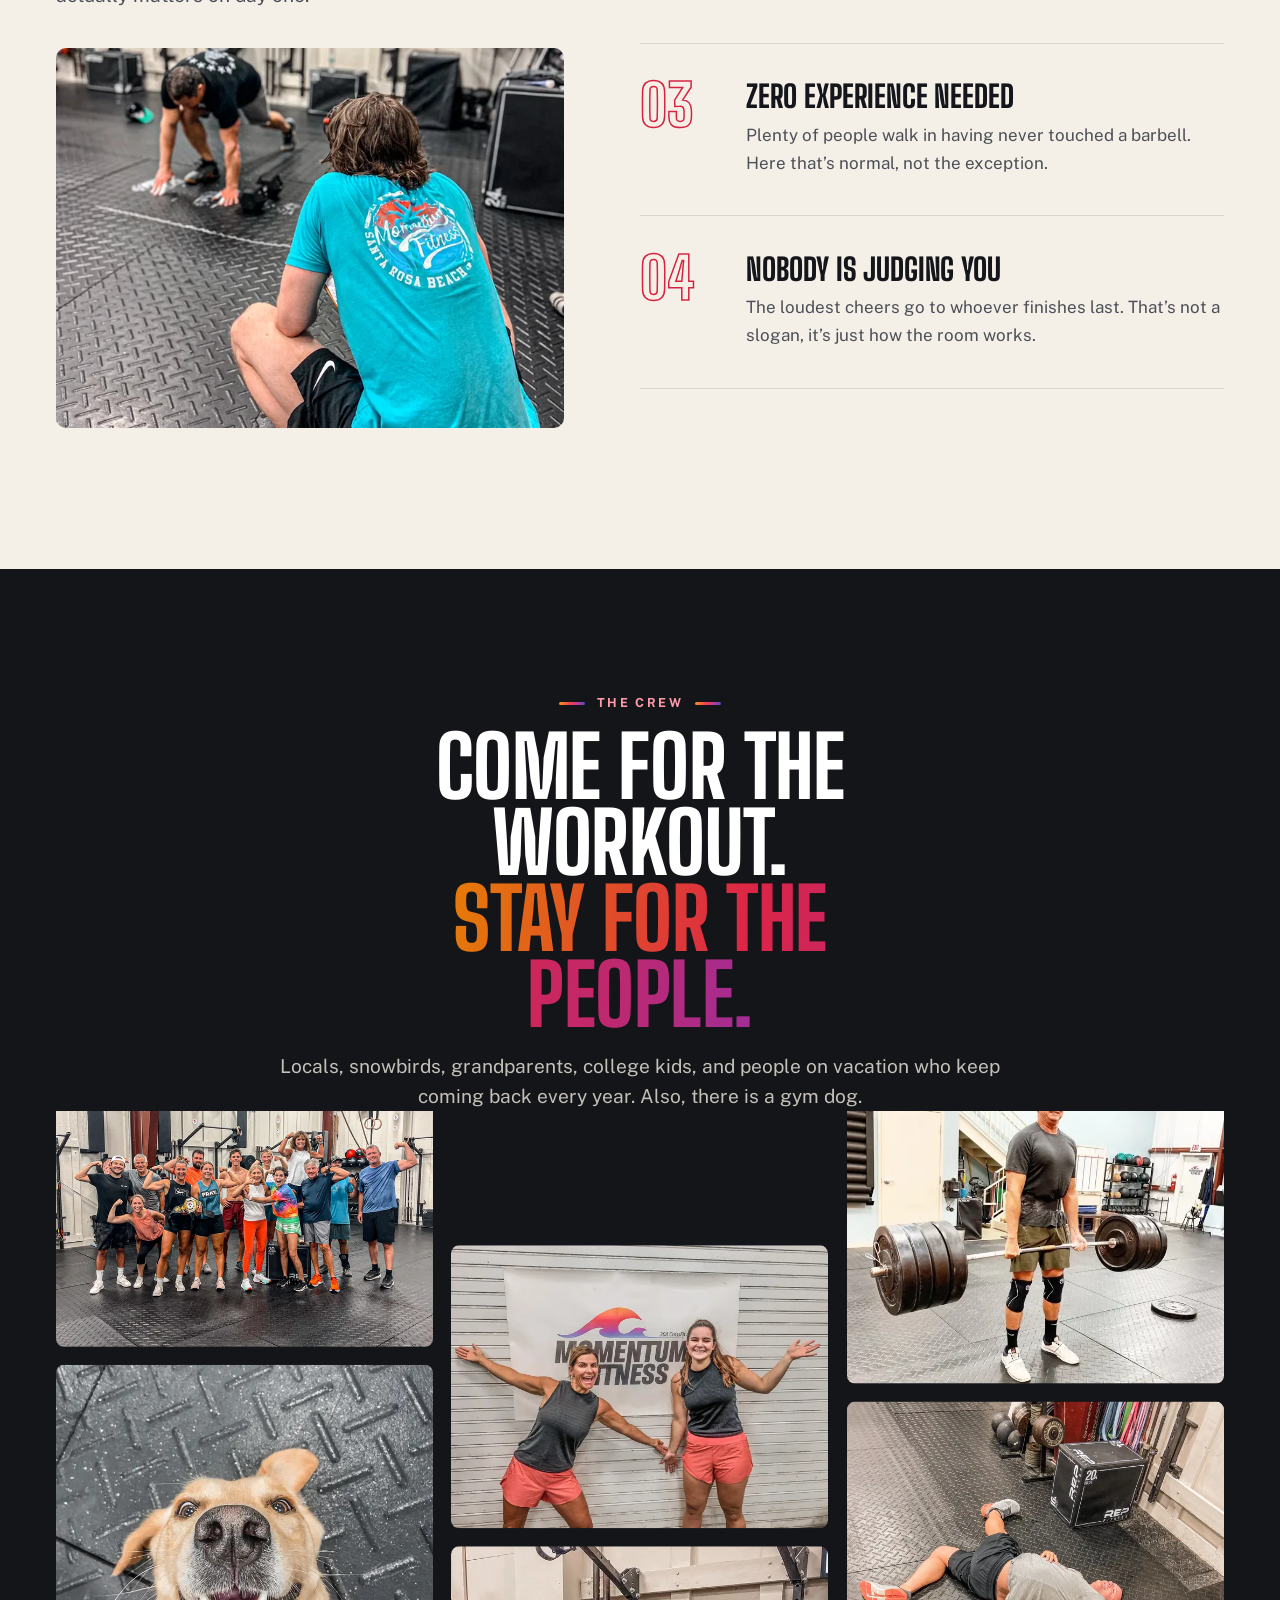
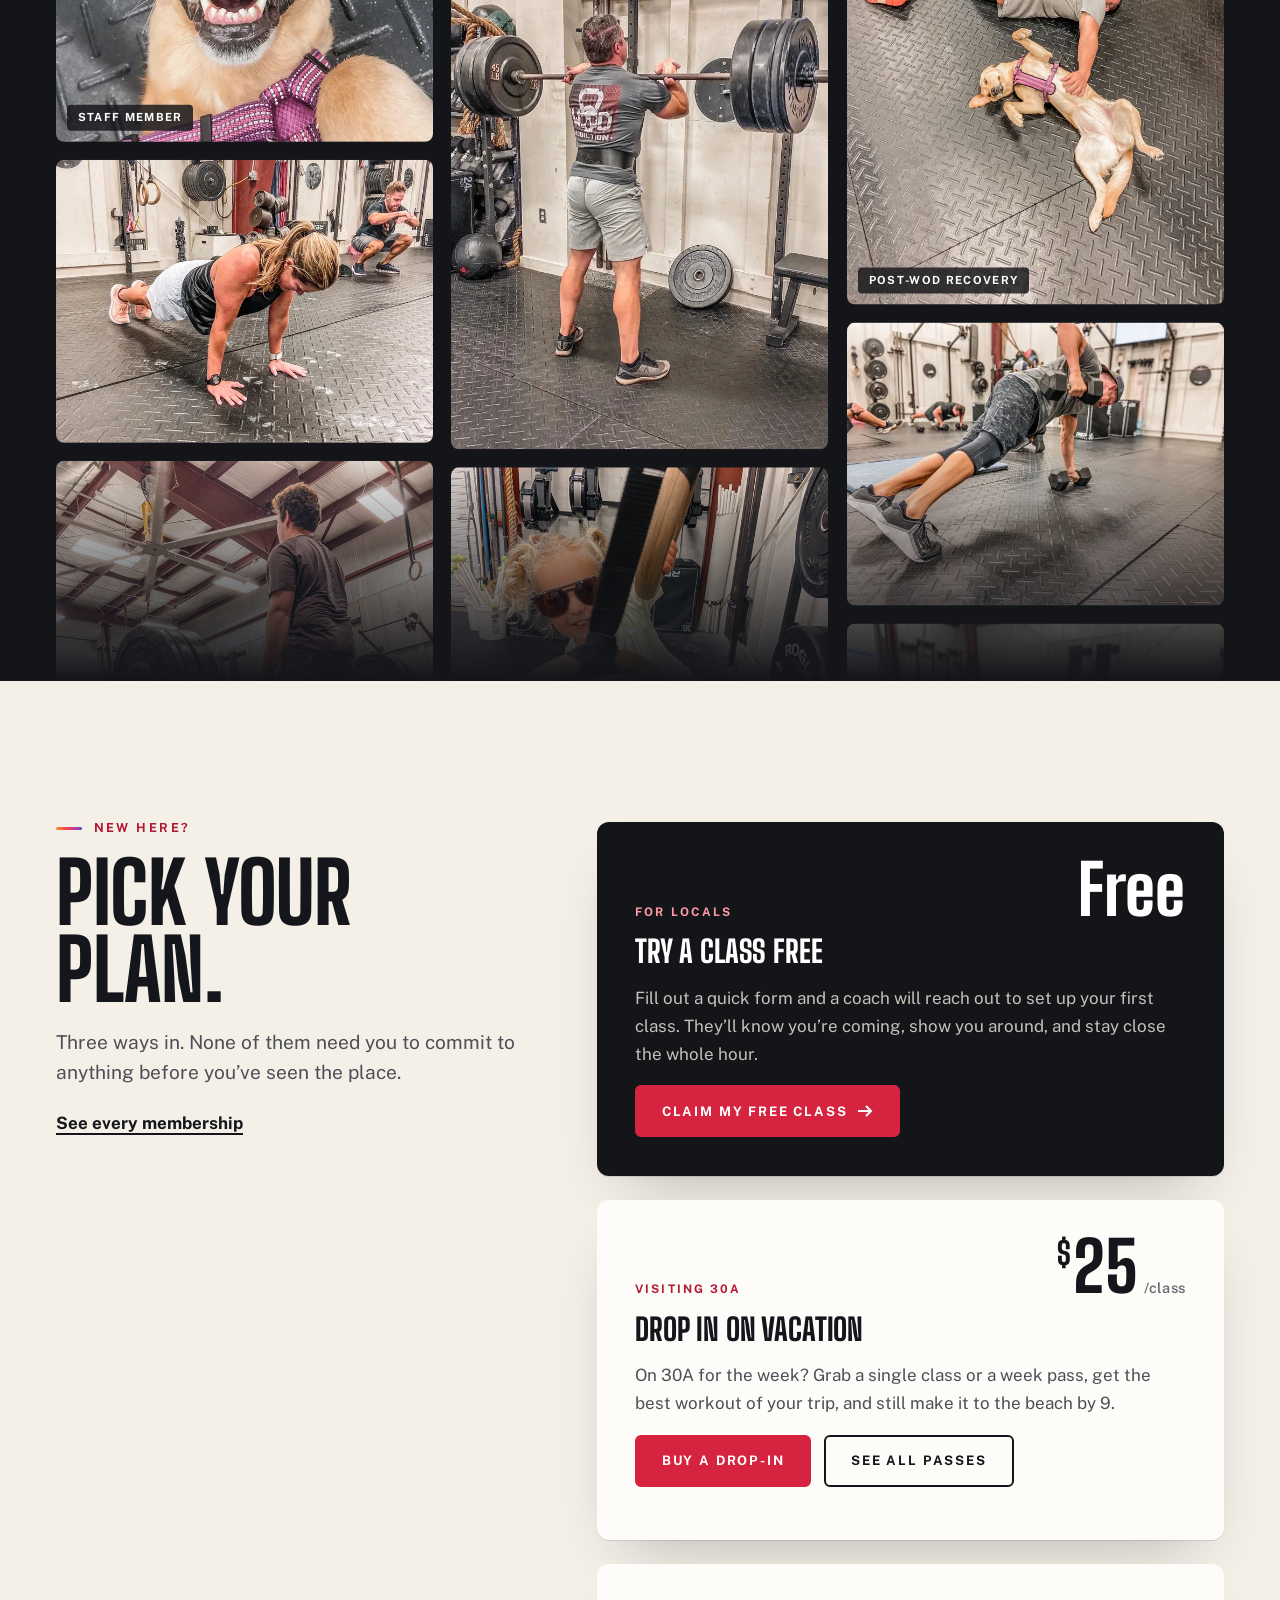
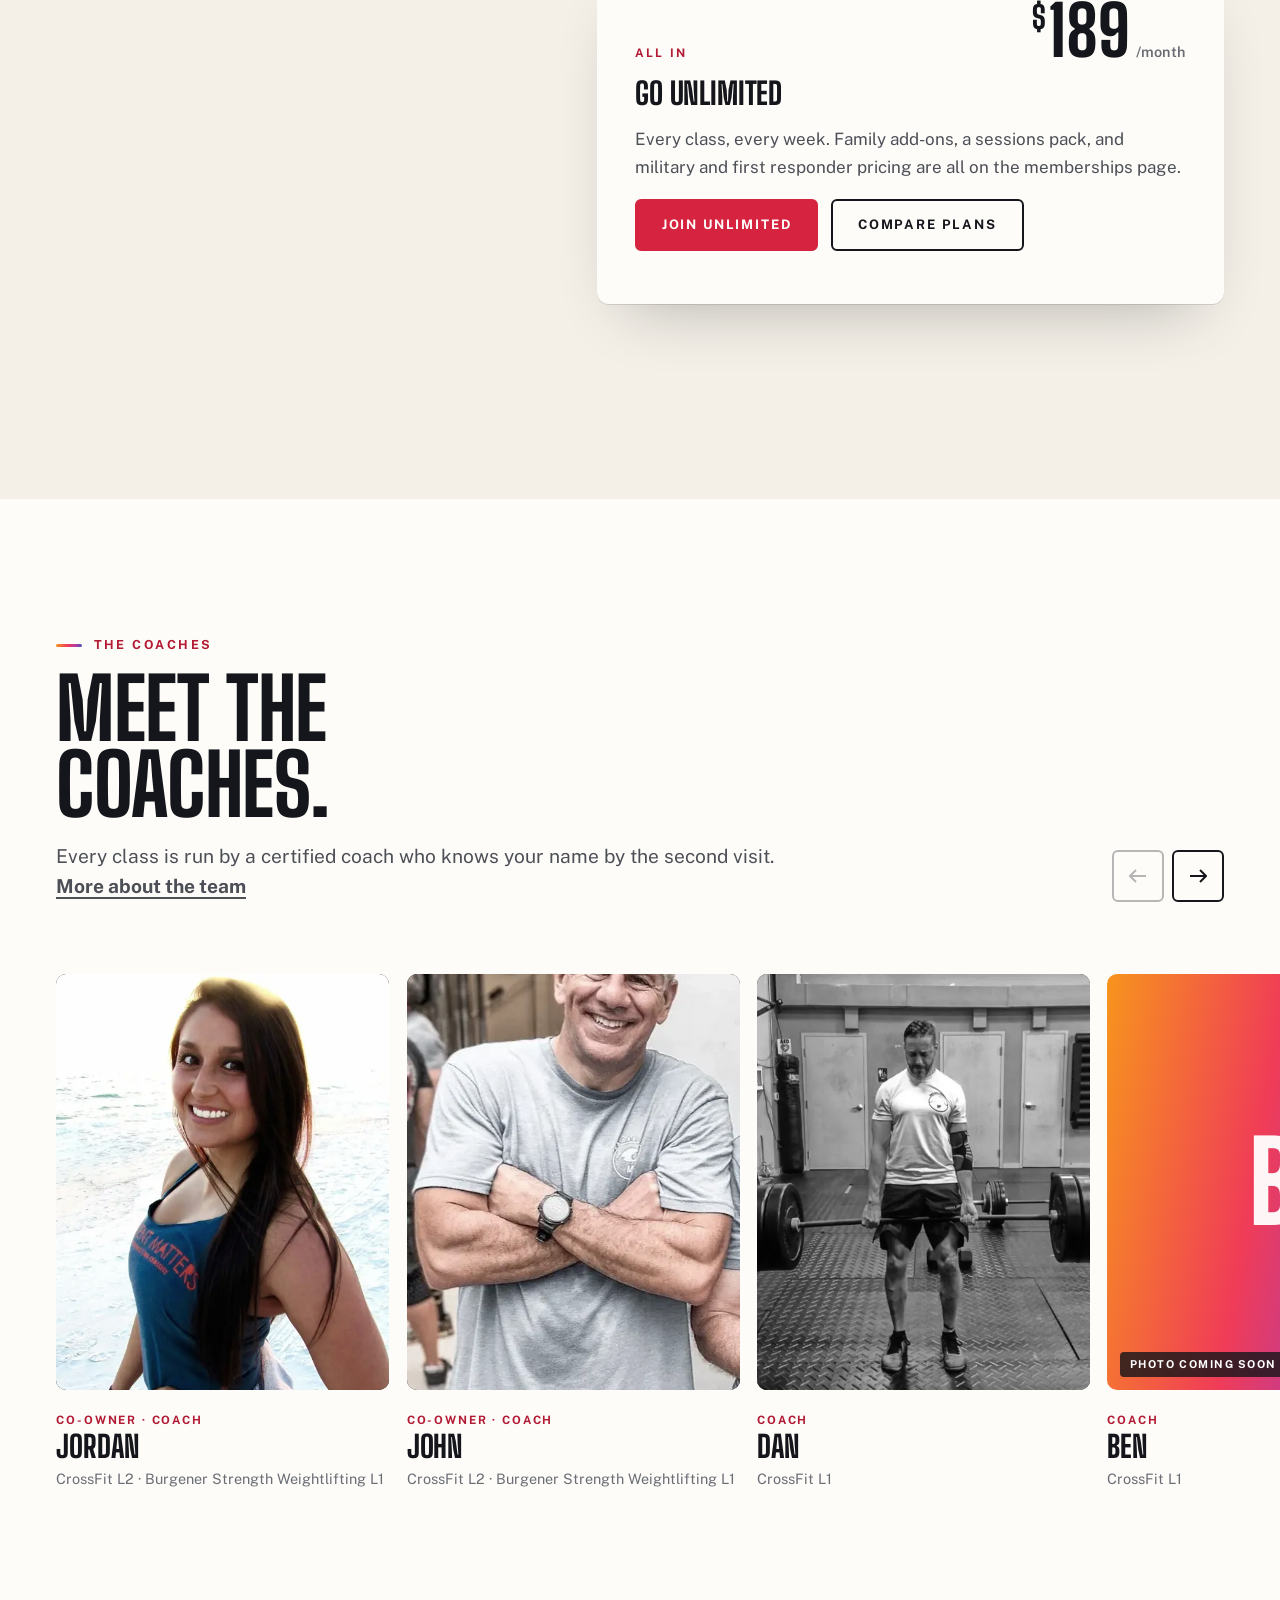
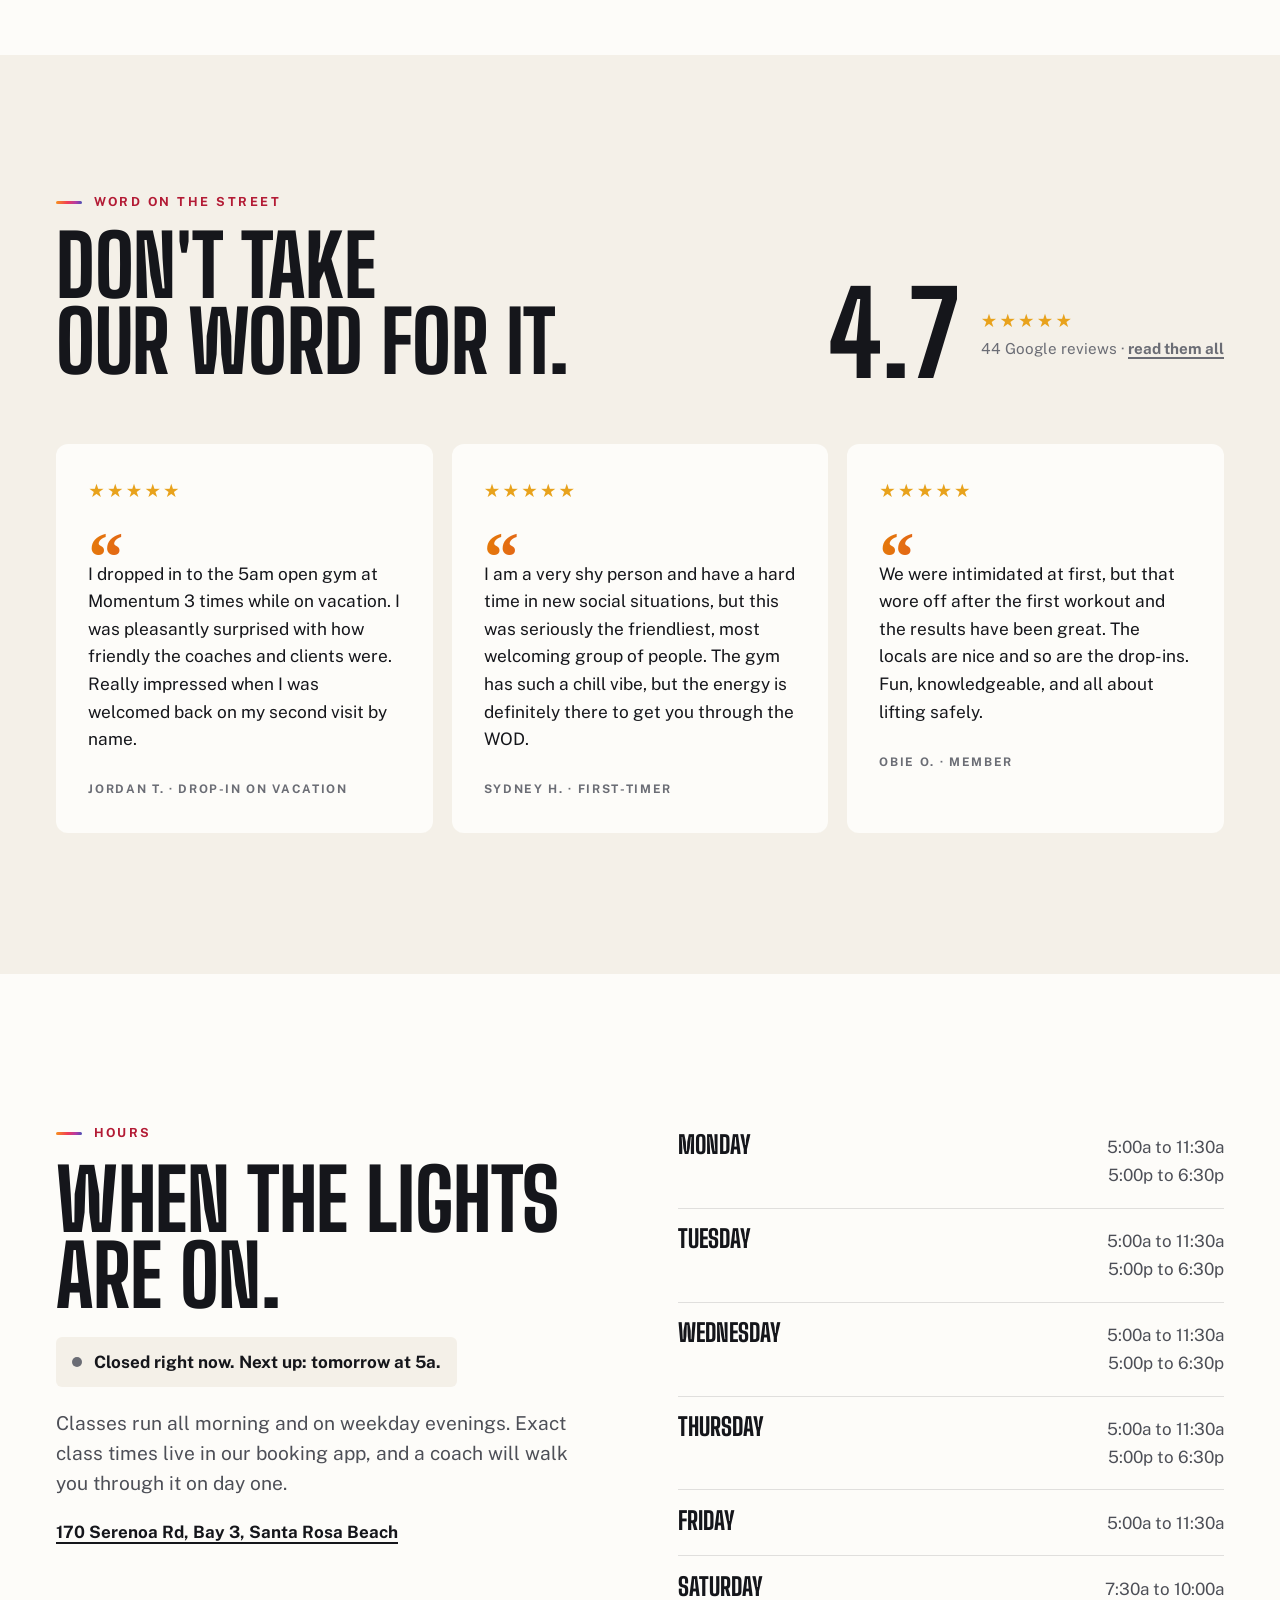
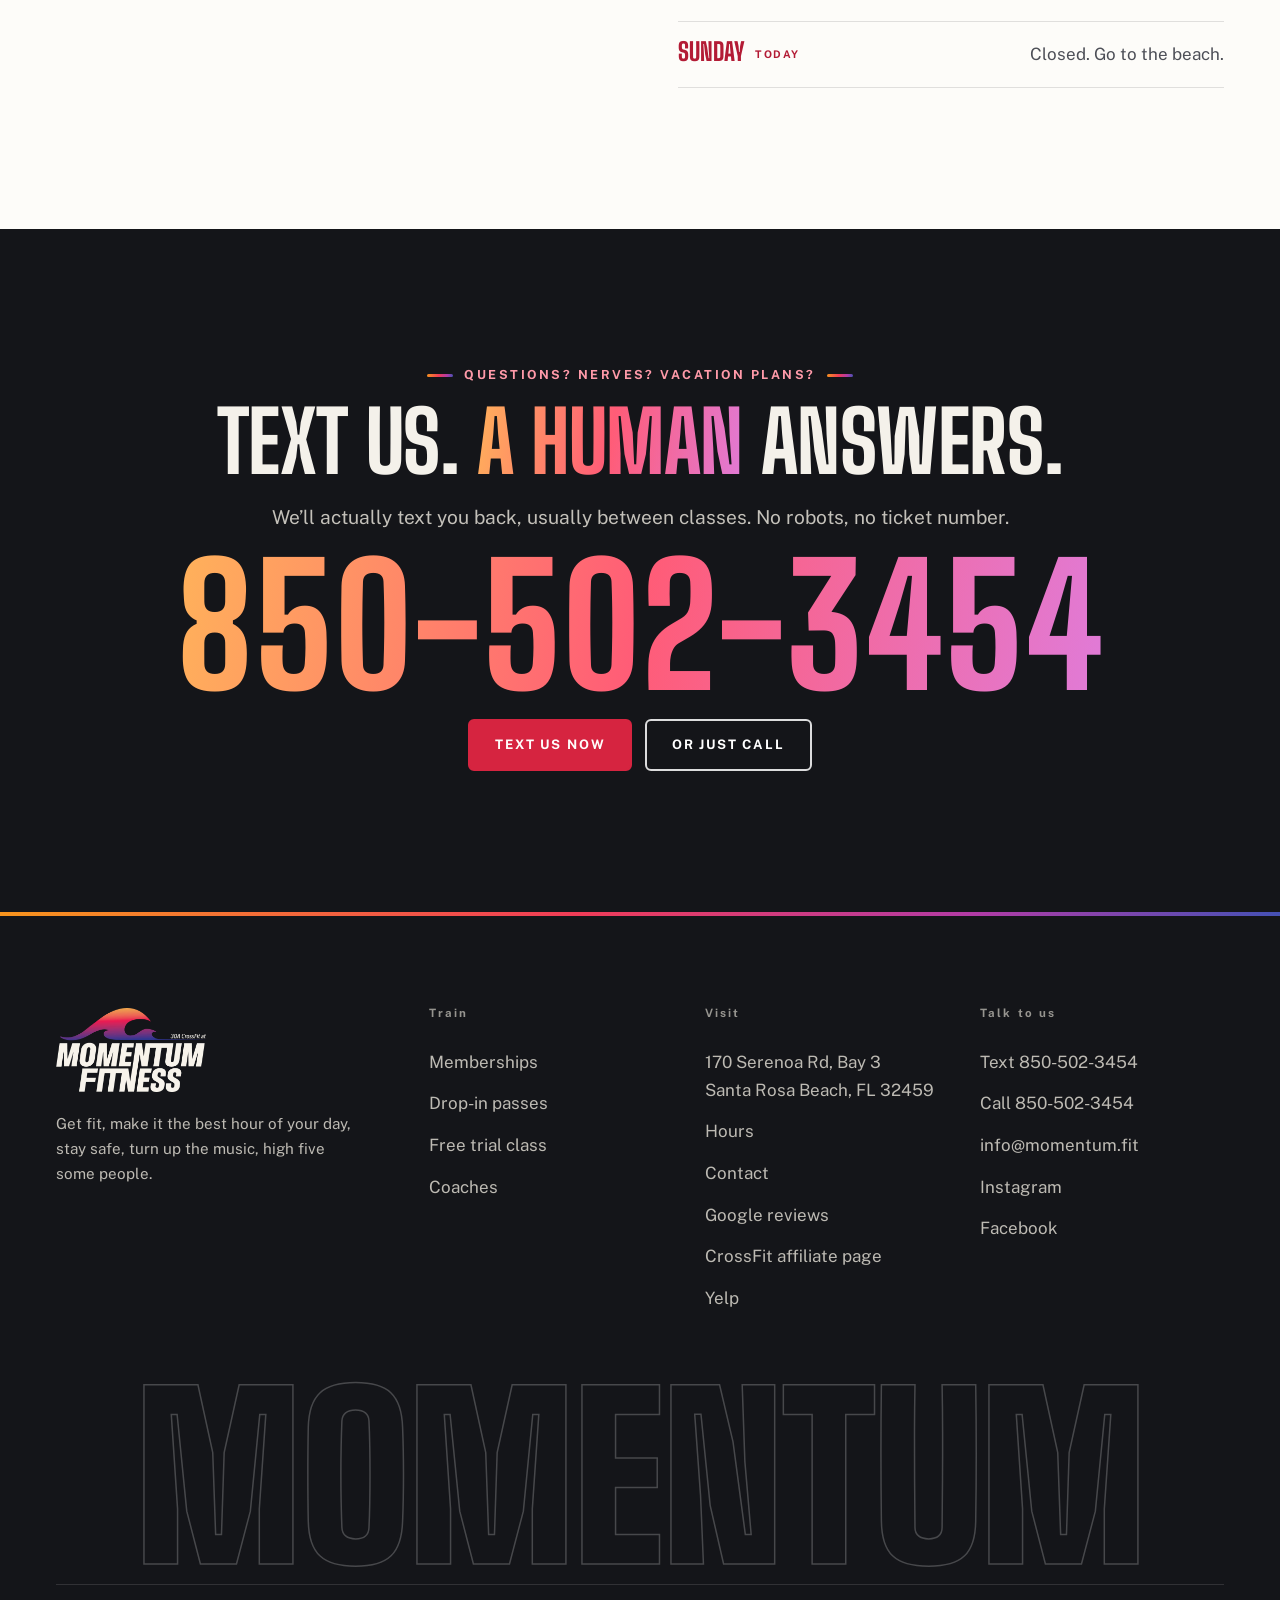
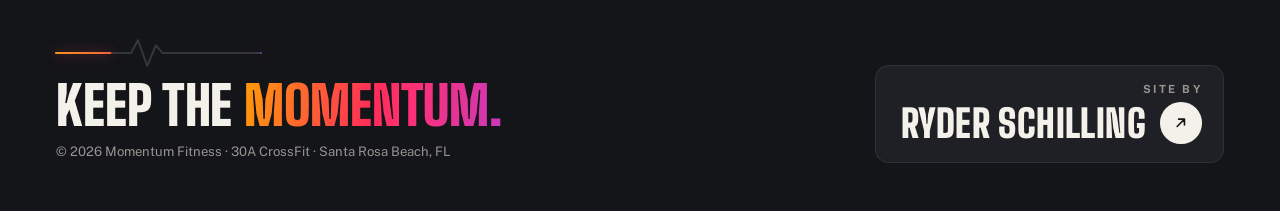
==== commit 007f19ea: "Footer bottom strip: Keep the Momentum pulse + Site by credit" ====
--- a/index.html
+++ b/index.html
@@ -429,8 +429,15 @@
 </div>
 <div class="footer__word">Momentum</div>
 <div class="footer__bottom">
-<span>&copy; <span id="yr">2026</span> Momentum Fitness &middot; 30A CrossFit</span>
-<span>Site by <a href="https://ryderschilling.com" target="_blank" rel="noopener">Ryder Schilling</a></span>
+<div class="fb-left">
+<svg class="fb-pulse" viewBox="0 0 240 40" aria-hidden="true" focusable="false"><defs><linearGradient id="fbSun" x1="0" x2="1"><stop offset="0" stop-color="#F7941D"/><stop offset=".45" stop-color="#F03C57"/><stop offset=".76" stop-color="#B23BA6"/><stop offset="1" stop-color="#4551B5"/></linearGradient></defs><path class="fb-pulse__base" d="M0 20H78L88 20L96 5L107 35L117 11L125 20H240" pathLength="1"/><path class="fb-pulse__run" d="M0 20H78L88 20L96 5L107 35L117 11L125 20H240" pathLength="1"/></svg>
+<p class="fb-tag">Keep the <em>momentum.</em></p>
+<p class="fb-copy">&copy; <span id="yr">2026</span> Momentum Fitness &middot; 30A CrossFit &middot; Santa Rosa Beach, FL</p>
+</div>
+<a class="fb-credit" href="https://ryderschilling.com" target="_blank" rel="noopener" aria-label="Site by Ryder Schilling (opens in a new tab)">
+<span class="fb-credit__k">Site by</span>
+<span class="fb-credit__row"><span class="fb-credit__name"><span class="fb-roll" data-text="Ryder Schilling">Ryder Schilling</span></span><span class="fb-credit__arrow" aria-hidden="true"><svg viewBox="0 0 24 24"><path d="M7 17L17 7M9 7h8v8" fill="none" stroke="currentColor" stroke-width="2.2" stroke-linecap="round" stroke-linejoin="round"/></svg></span></span>
+</a>
 </div>
 </div>
 </footer>
--- a/css/style.css
+++ b/css/style.css
@@ -582,8 +582,40 @@
   100% { color: transparent; transform: none; }
 }
 @media (prefers-reduced-motion: reduce) { .footer__word.is-wave span { animation: none; } }
-.footer__bottom { display: flex; justify-content: space-between; gap: 1rem; flex-wrap: wrap; padding: 1.4rem 0 2rem; border-top: 1px solid var(--border); font-size: .85rem; color: var(--txt-3); }
-.footer__bottom a { color: var(--txt-2); }
+/* bottom strip: sits ABOVE the wordmark so the giant letters never eat clicks */
+.footer__word { padding-bottom: .08em; }
+.footer__bottom { position: relative; z-index: 2; display: grid; grid-template-columns: 1fr auto; align-items: end; gap: 2rem; padding: clamp(2.2rem, 4vw, 3.2rem) 0 clamp(2.2rem, 4vw, 3rem); border-top: 1px solid var(--border); background: var(--night); }
+.fb-left { display: grid; gap: .7rem; justify-items: start; }
+.fb-pulse { width: clamp(150px, 16vw, 220px); height: auto; overflow: visible; }
+.fb-pulse path { fill: none; stroke-width: 2.4; stroke-linecap: round; stroke-linejoin: round; }
+.fb-pulse__base { stroke: rgba(255,255,255,.14); }
+.fb-pulse__run { stroke: url(#fbSun); stroke-dasharray: .22 .78; stroke-dashoffset: 1; animation: fbPulse 2.6s var(--ease-io) infinite; filter: drop-shadow(0 0 6px rgba(240,60,87,.55)); }
+@keyframes fbPulse { to { stroke-dashoffset: 0; } }
+.fb-tag { font: 900 clamp(2rem, 4.2vw, 3.6rem)/.9 var(--display); text-transform: uppercase; letter-spacing: -.005em; color: #F4F1EA; }
+.fb-tag em { font-style: normal; background: var(--sunset-text); -webkit-background-clip: text; background-clip: text; color: transparent; filter: brightness(1.25); }
+.fb-copy { font-size: .82rem; color: var(--txt-3); }
+.fb-credit { display: grid; gap: .45rem; justify-items: end; text-decoration: none; color: #F4F1EA; padding: 1.1rem 1.3rem 1.1rem 1.6rem; border-radius: 14px; border: 1px solid rgba(255,255,255,.12); background: linear-gradient(var(--night-2), var(--night-2)) padding-box; position: relative; isolation: isolate; transition: border-color .4s, transform .5s var(--ease); }
+.fb-credit::before { content: ''; position: absolute; inset: -1px; border-radius: inherit; padding: 1px; background: var(--sunset); -webkit-mask: linear-gradient(#000 0 0) content-box, linear-gradient(#000 0 0); -webkit-mask-composite: xor; mask-composite: exclude; opacity: 0; transition: opacity .4s; z-index: -1; }
+.fb-credit::after { content: ''; position: absolute; inset: 0; border-radius: inherit; background: radial-gradient(120% 140% at 100% 100%, rgba(240,60,87,.22), transparent 60%); opacity: 0; transition: opacity .5s; z-index: -1; }
+.fb-credit__k { font: 700 .7rem/1 var(--body); letter-spacing: .2em; text-transform: uppercase; color: var(--txt-3); }
+.fb-credit__row { display: flex; align-items: center; gap: .9rem; }
+.fb-credit__name { display: block; overflow: hidden; height: 1em; font: 900 clamp(1.7rem, 3vw, 2.6rem)/1 var(--display); text-transform: uppercase; letter-spacing: .01em; }
+.fb-roll { display: block; transition: transform .6s var(--ease); }
+.fb-roll::after { content: attr(data-text); display: block; background: var(--sunset-text); -webkit-background-clip: text; background-clip: text; color: transparent; filter: brightness(1.3); }
+.fb-credit__arrow { display: grid; place-items: center; width: 2.6rem; height: 2.6rem; border-radius: 50%; background: #F4F1EA; color: var(--night); flex: none; transition: background .4s, color .4s, transform .6s var(--ease); }
+.fb-credit__arrow svg { width: 1.1rem; height: 1.1rem; transition: transform .6s var(--ease); }
+.fb-credit:hover, .fb-credit:focus-visible { transform: translateY(-3px); border-color: transparent; }
+.fb-credit:hover::before, .fb-credit:focus-visible::before, .fb-credit:hover::after, .fb-credit:focus-visible::after { opacity: 1; }
+.fb-credit:hover .fb-roll, .fb-credit:focus-visible .fb-roll { transform: translateY(-50%); }
+.fb-credit:hover .fb-credit__arrow, .fb-credit:focus-visible .fb-credit__arrow { background: var(--sunset); color: #fff; transform: rotate(45deg); }
+@media (max-width: 700px) {
+  .footer__bottom { grid-template-columns: 1fr; gap: 1.6rem; }
+  .fb-credit { justify-items: start; padding: 1rem 1.1rem; }
+}
+@media (prefers-reduced-motion: reduce) {
+  .fb-pulse__run { animation: none; stroke-dasharray: none; }
+  .fb-roll, .fb-credit, .fb-credit__arrow { transition: none; }
+}
 
 /* ------------------------------ Generic reveal */
 .rv { opacity: 0; transform: translateY(34px); transition: opacity .9s var(--ease), transform 1s var(--ease); transition-delay: var(--d, 0ms); }
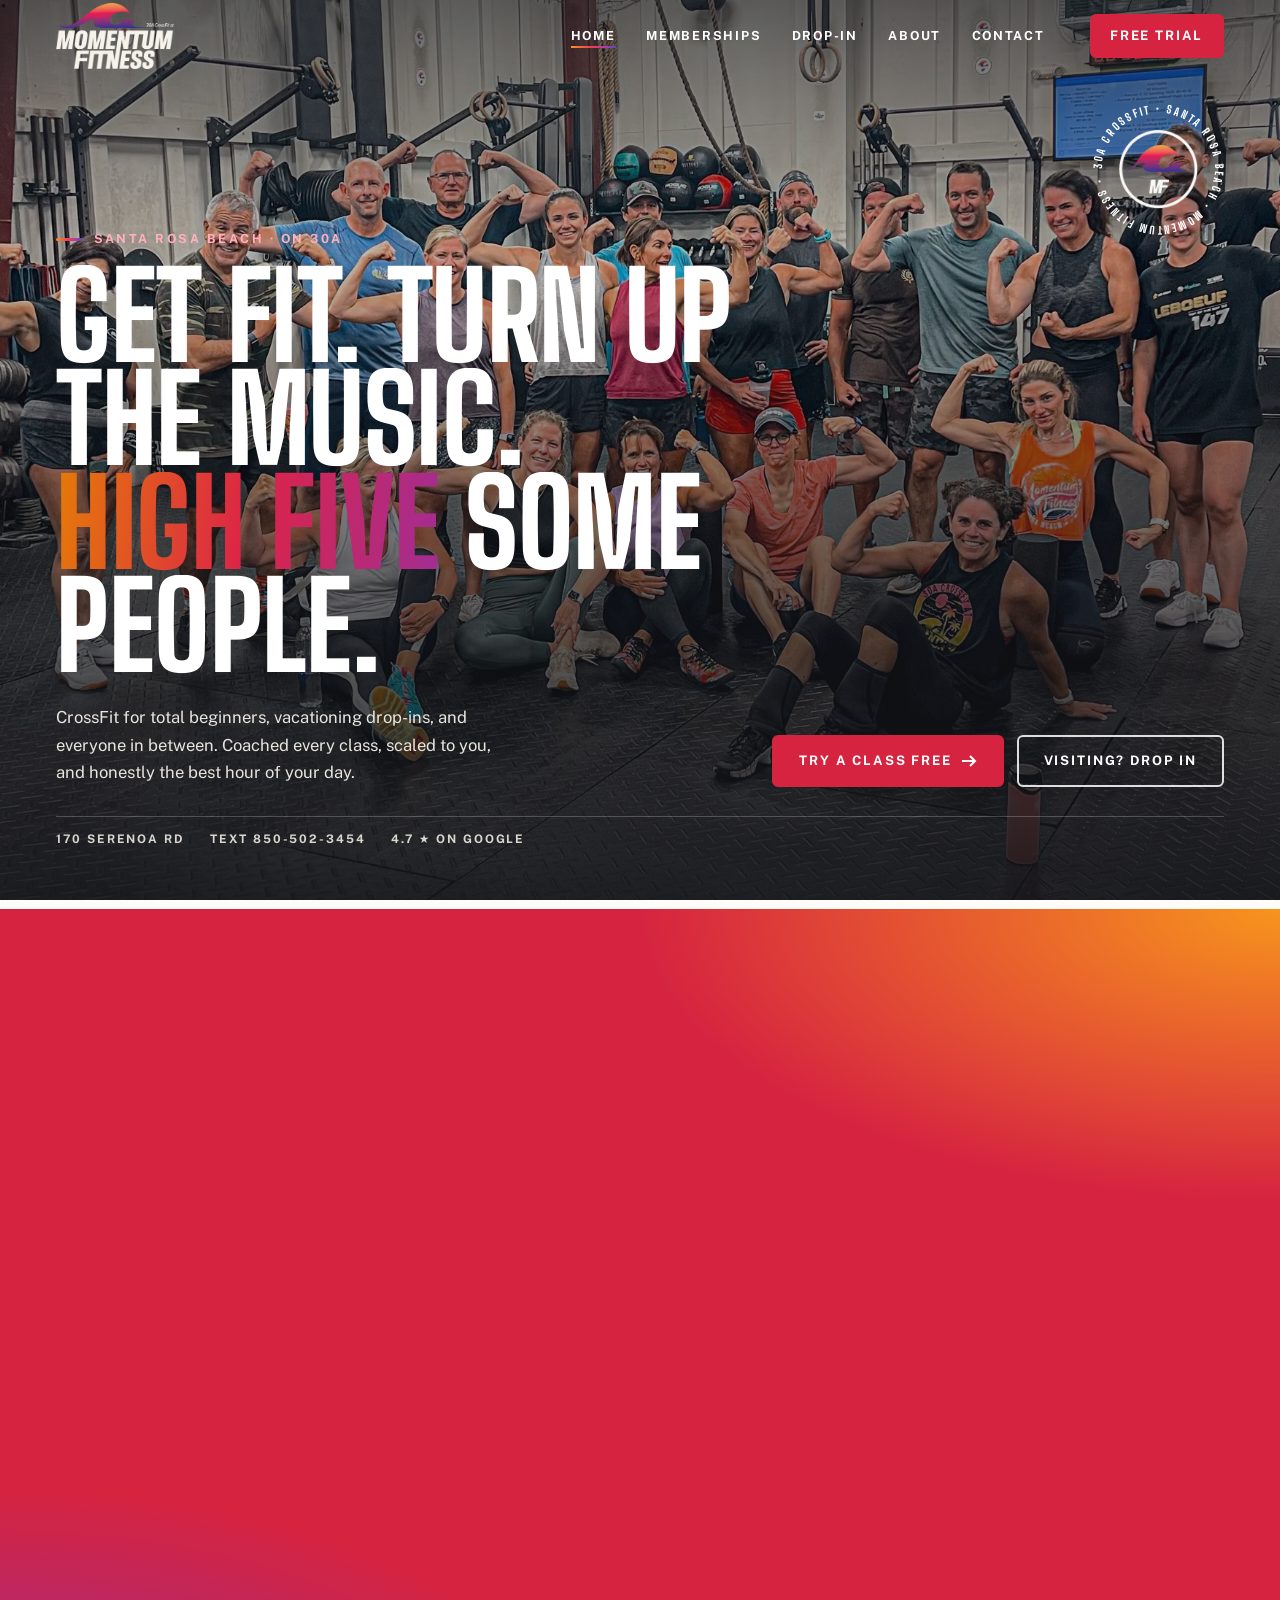
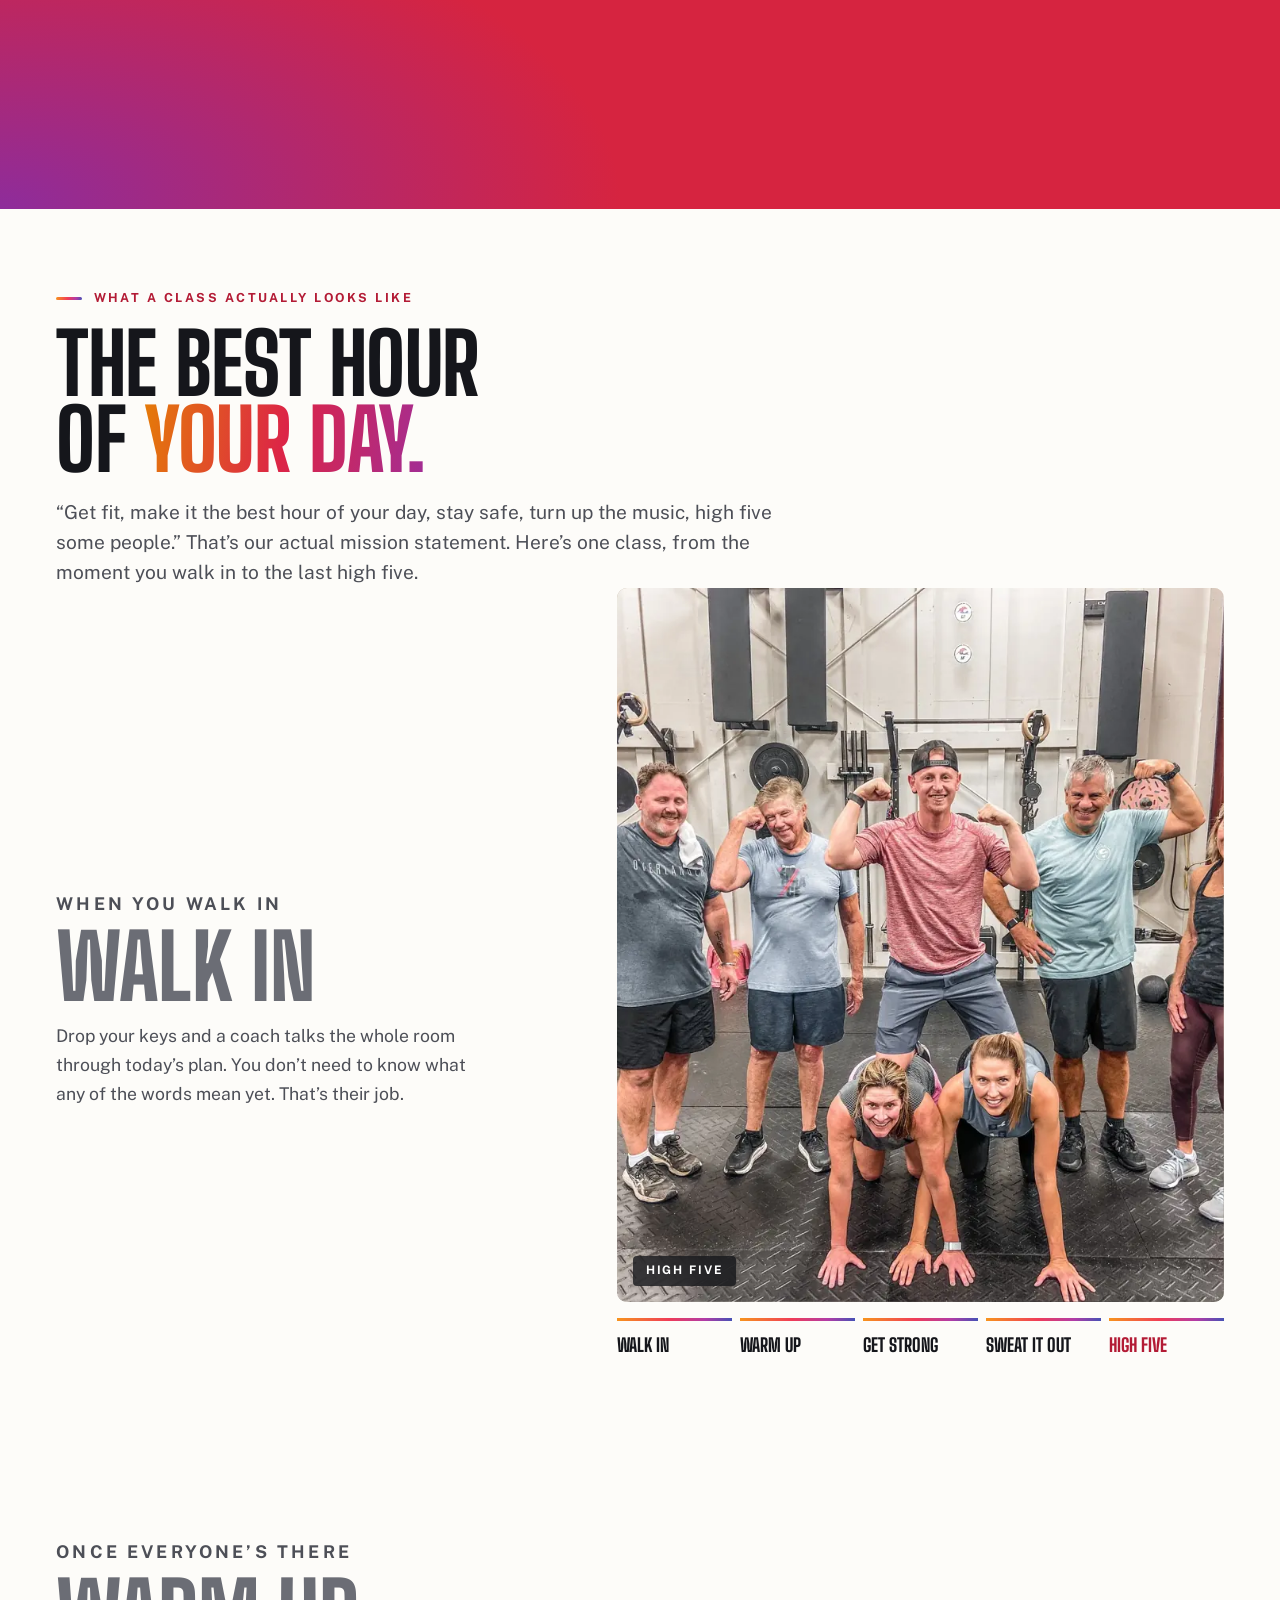
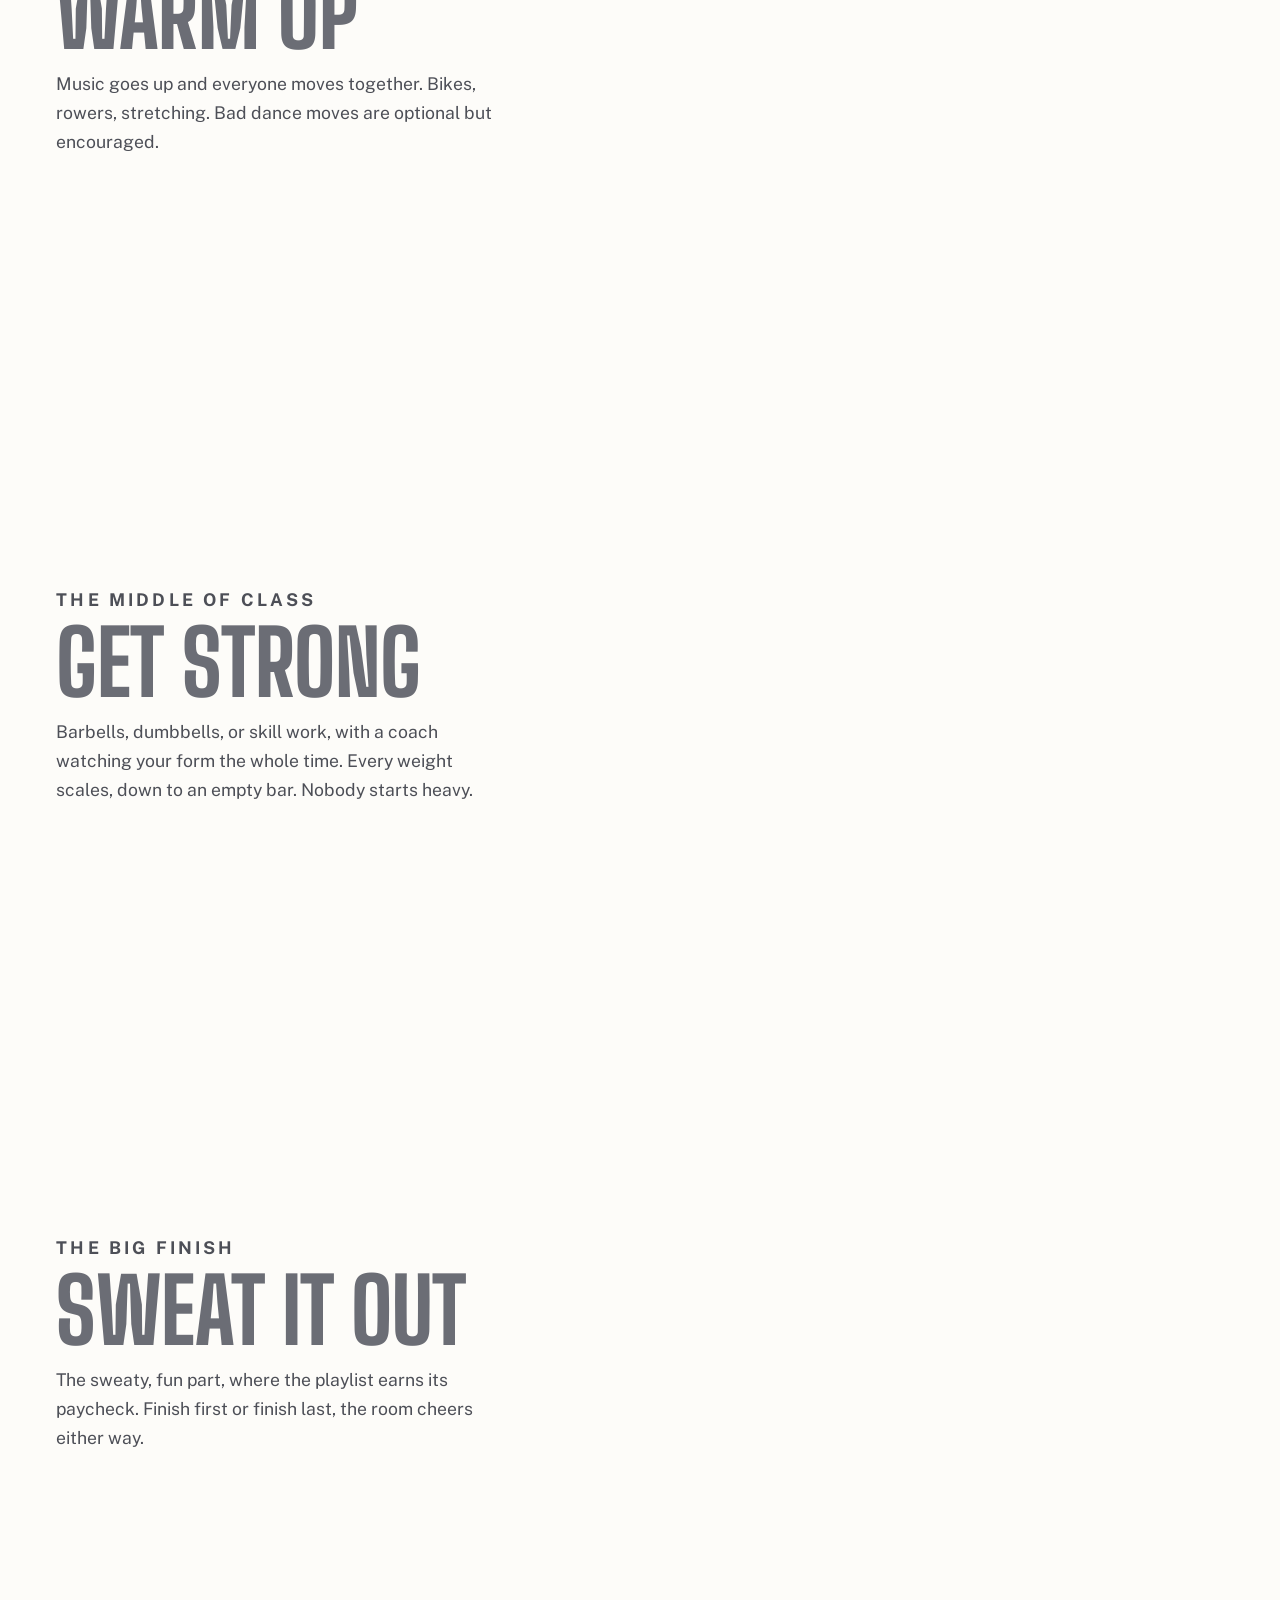
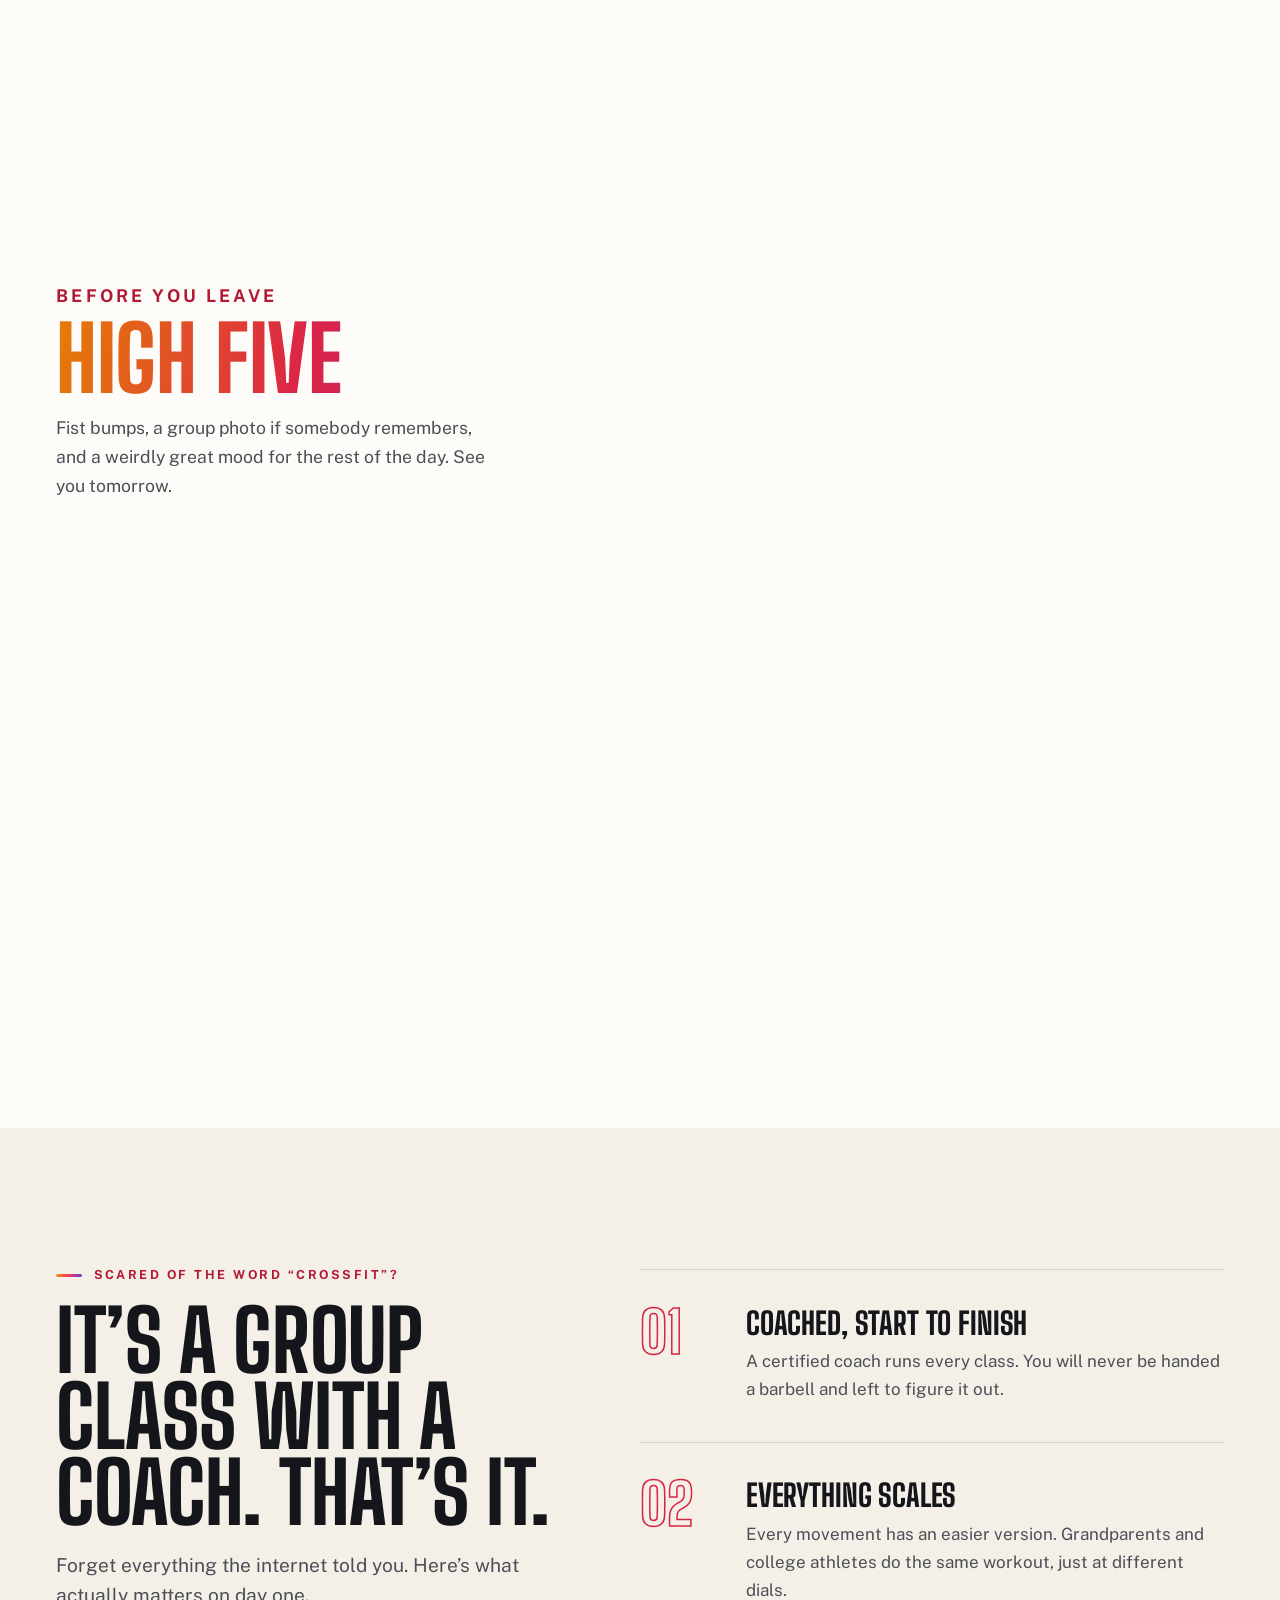
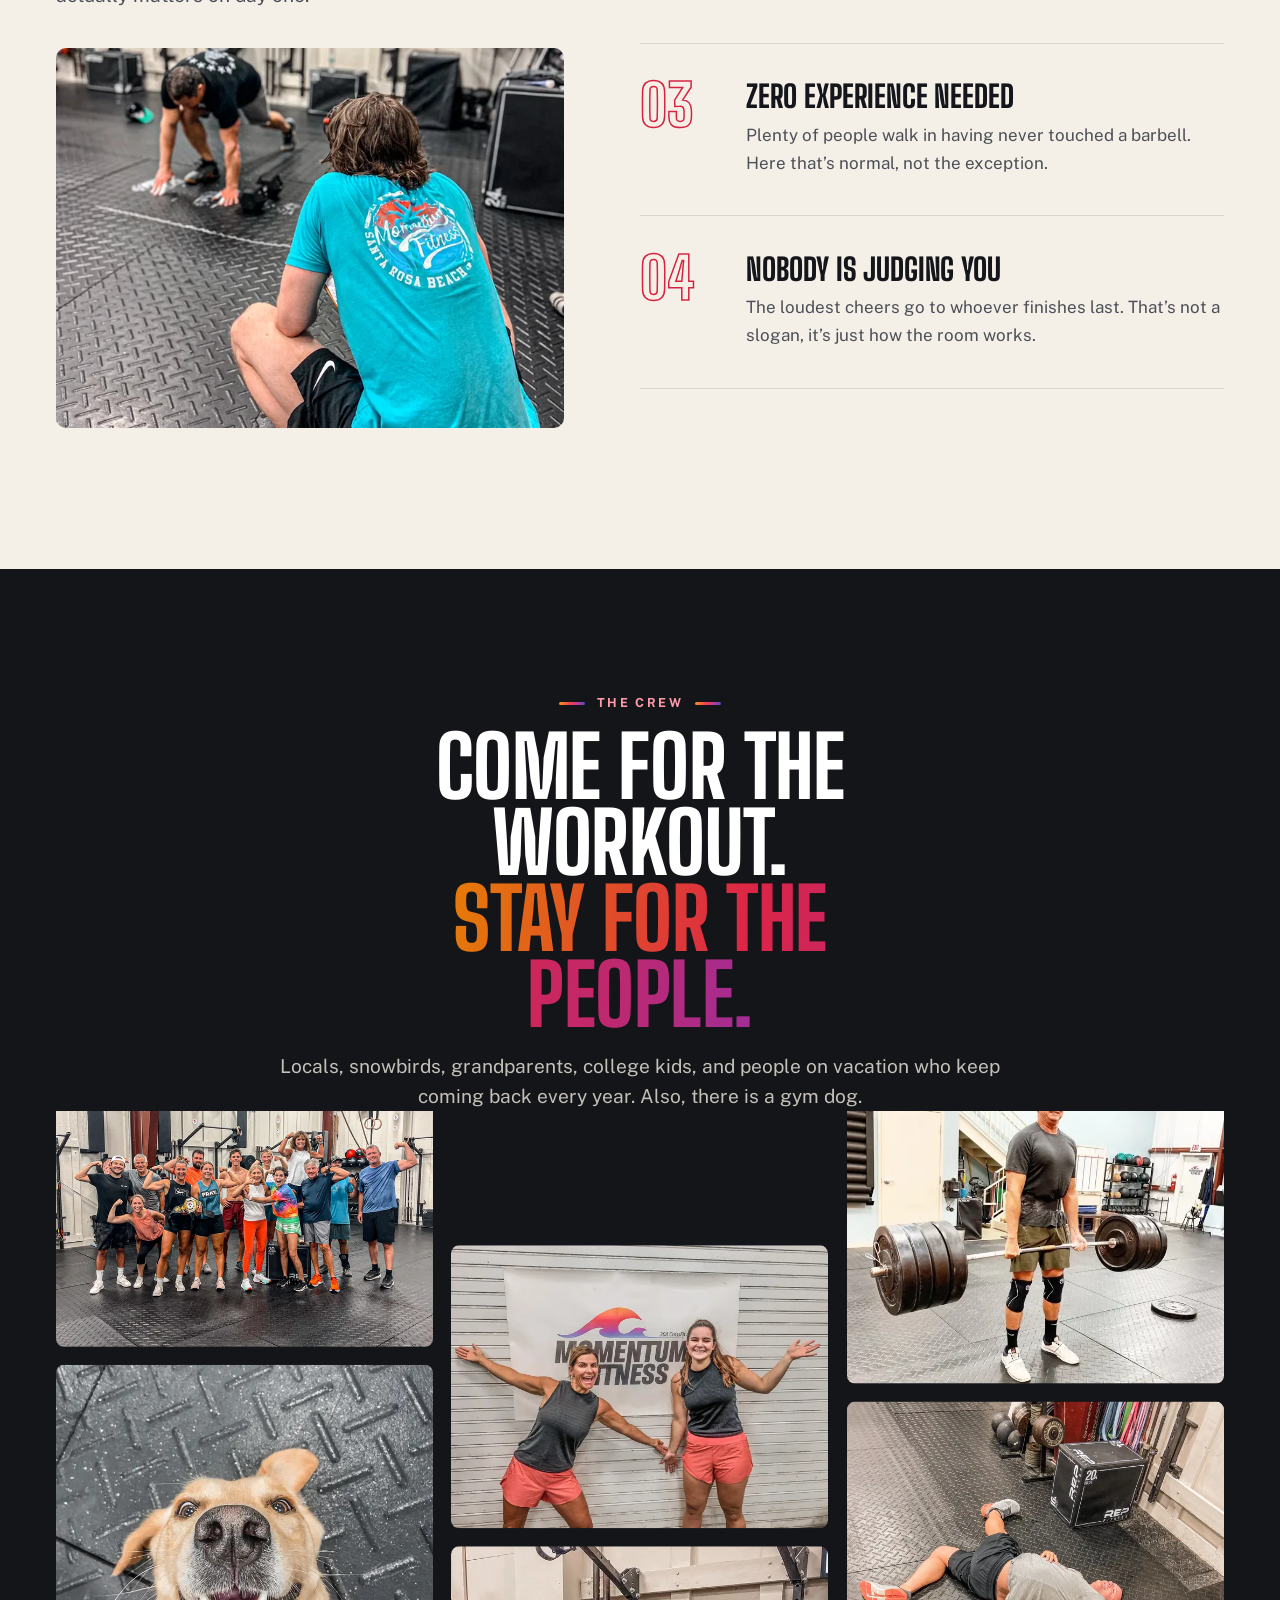
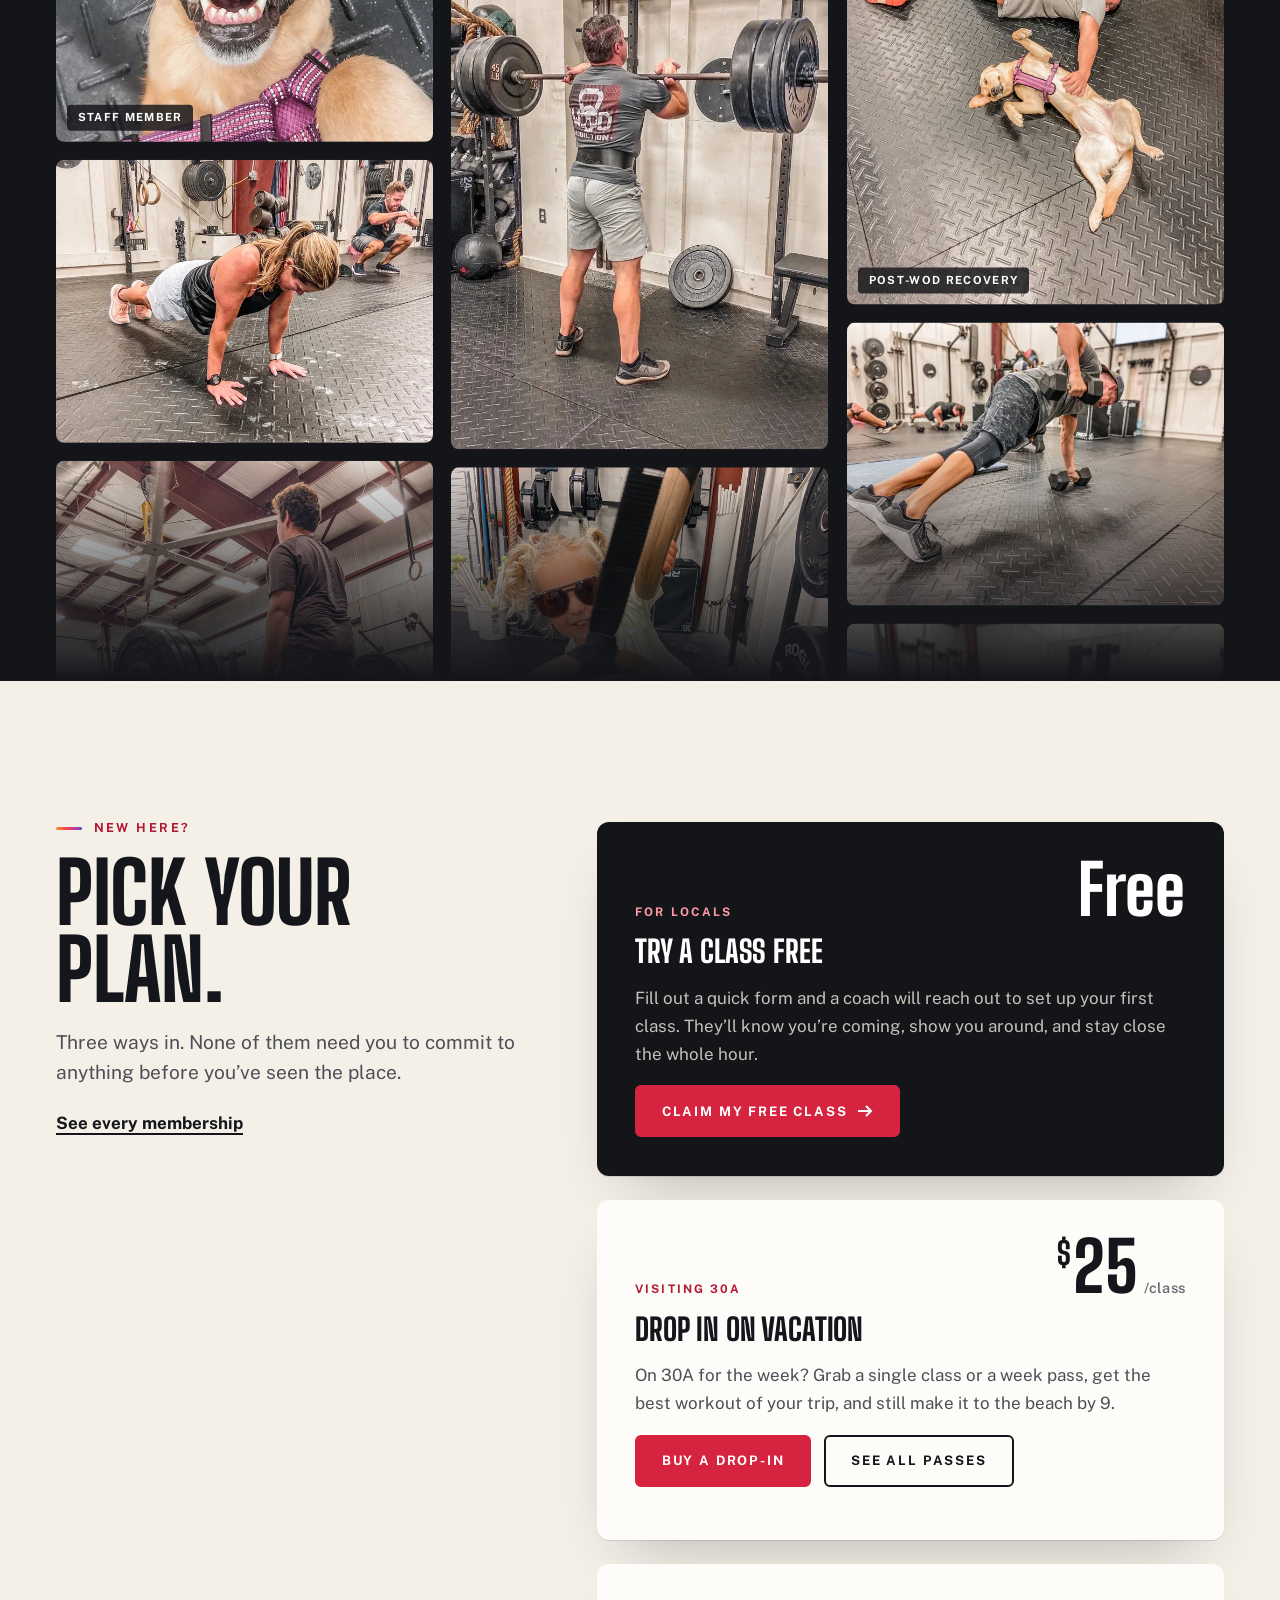
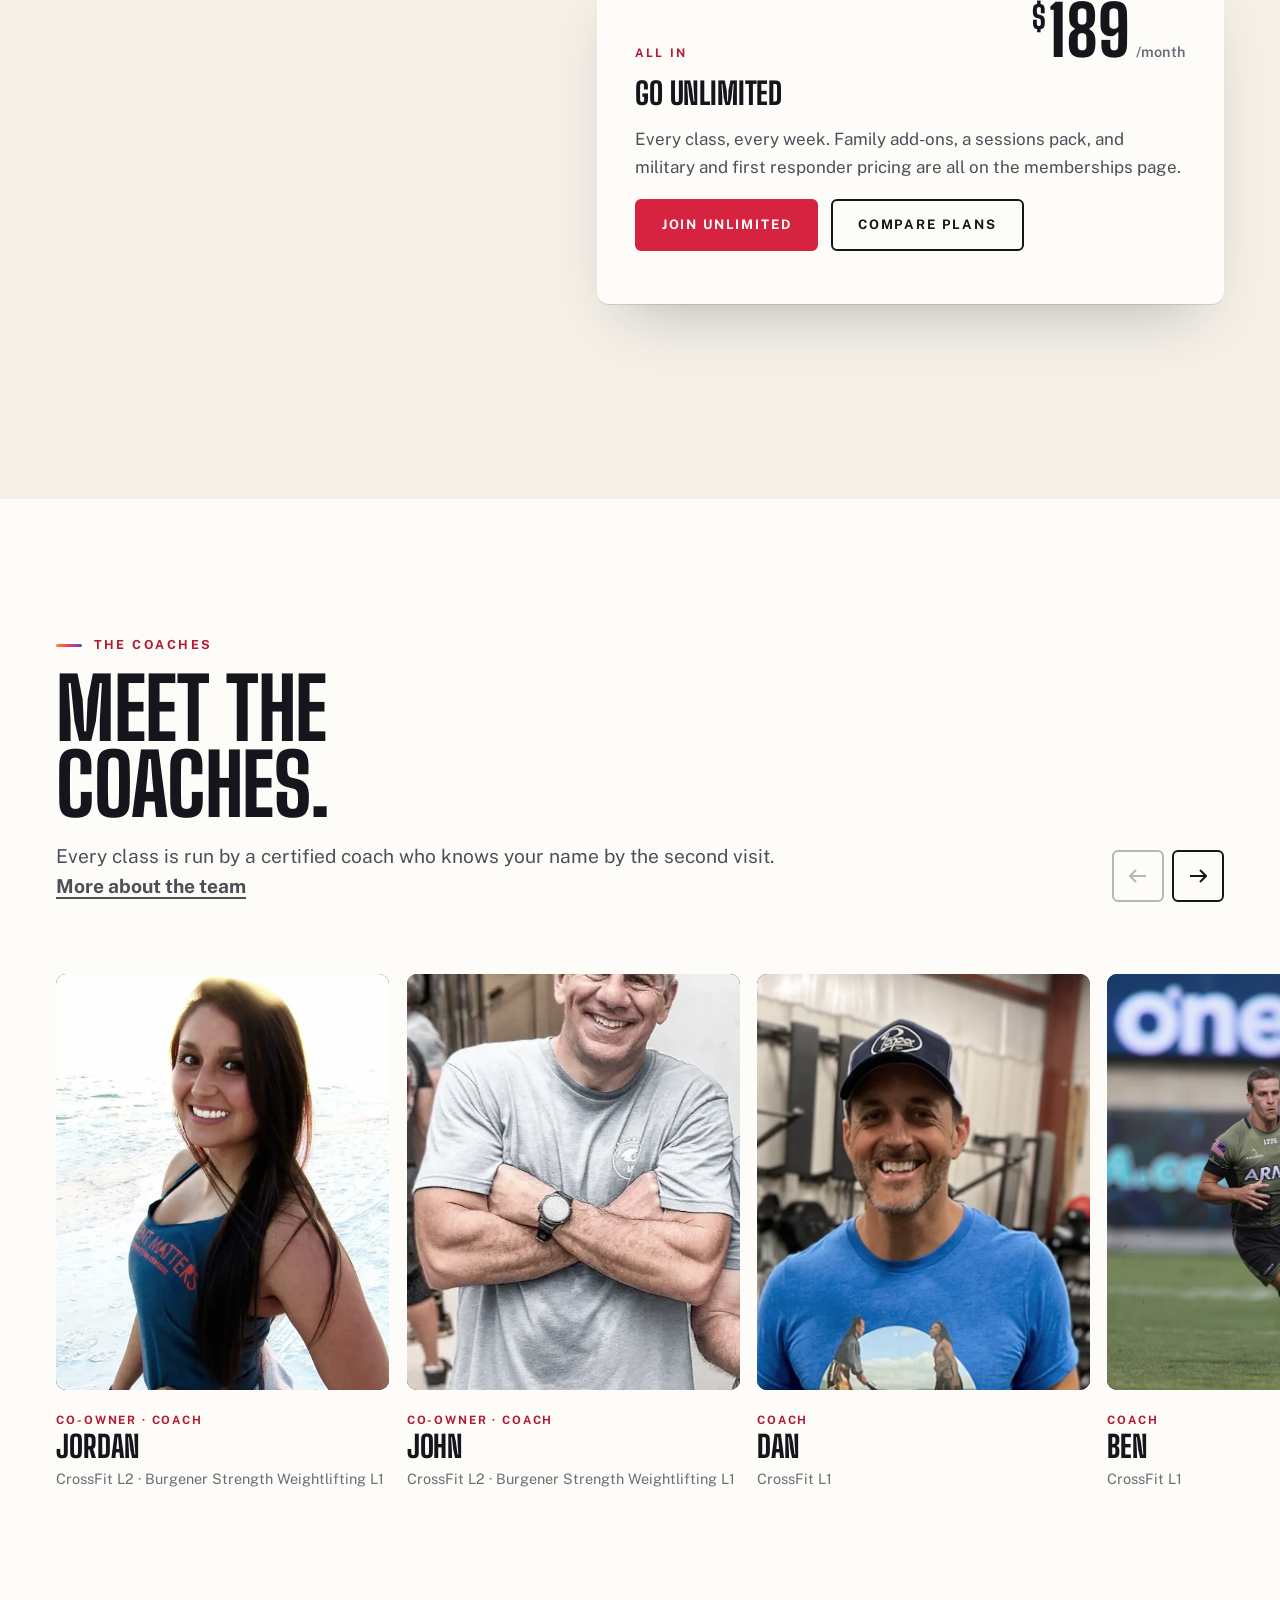
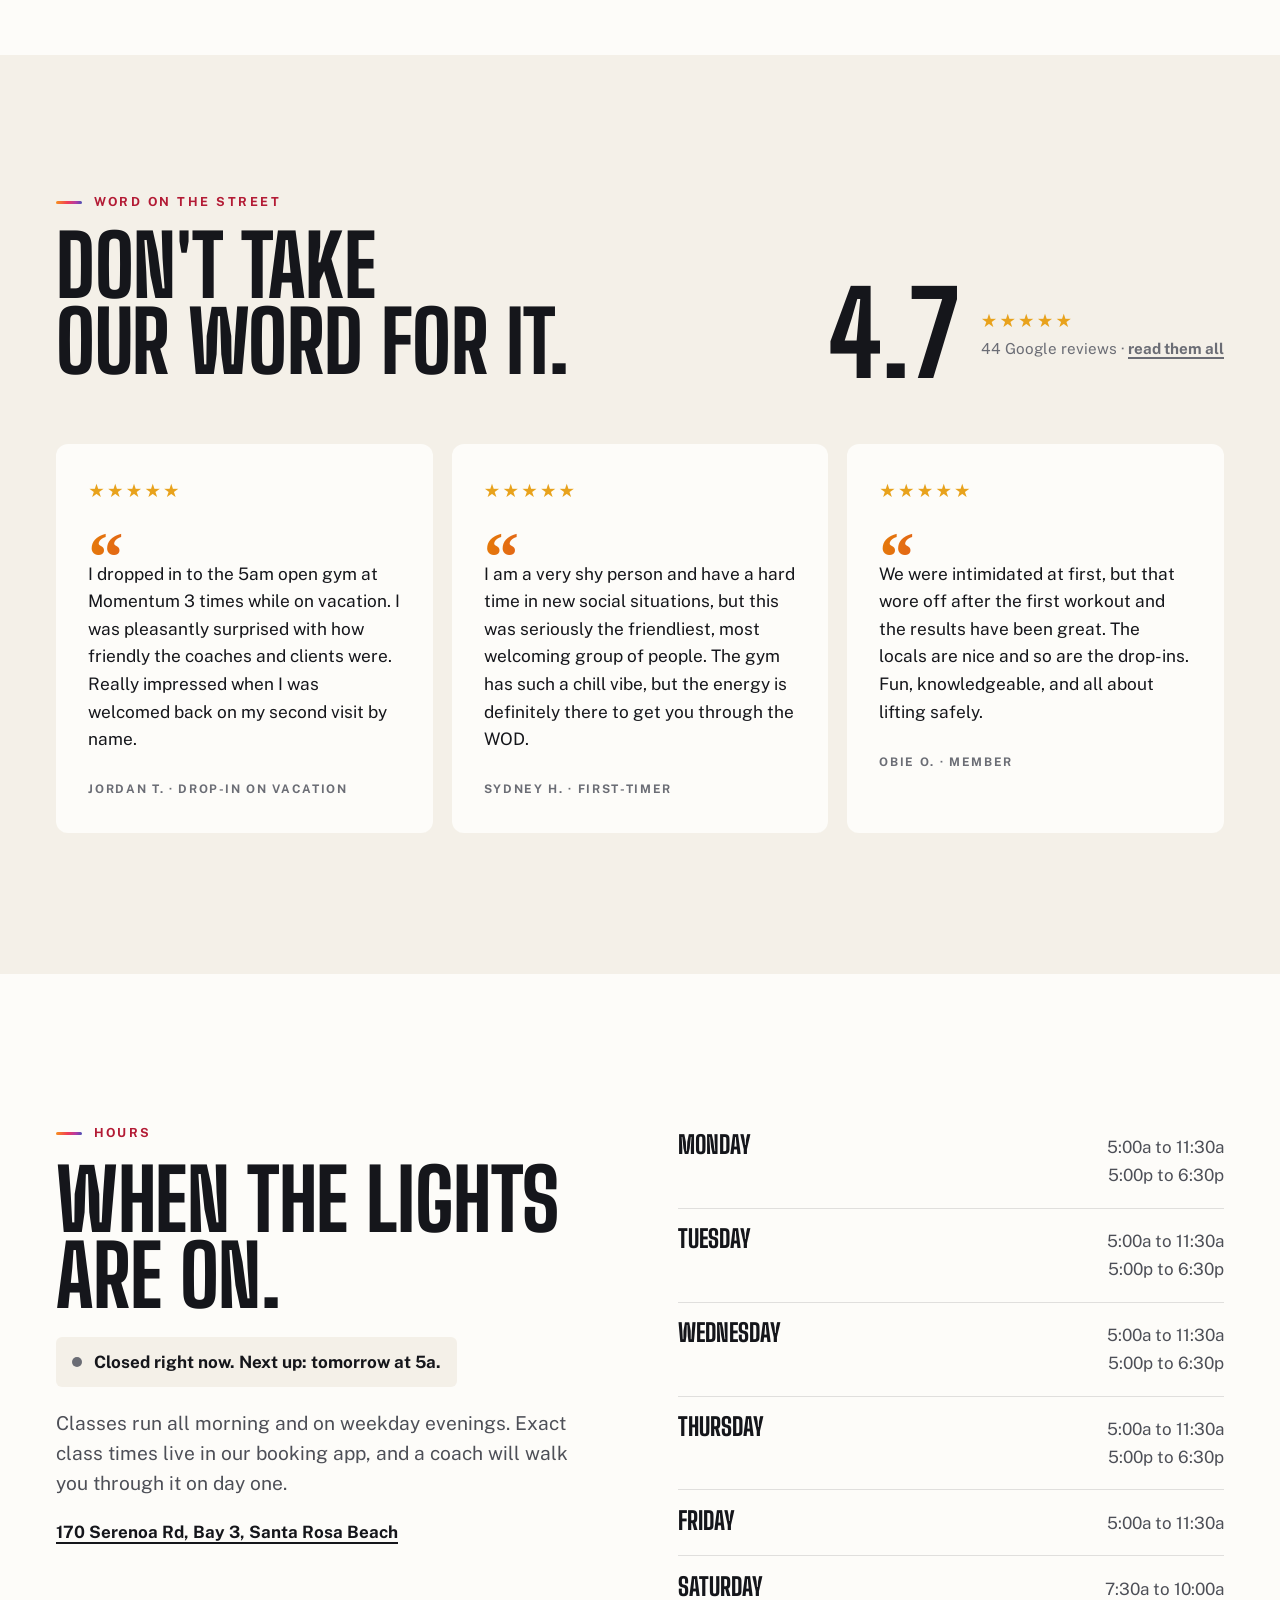
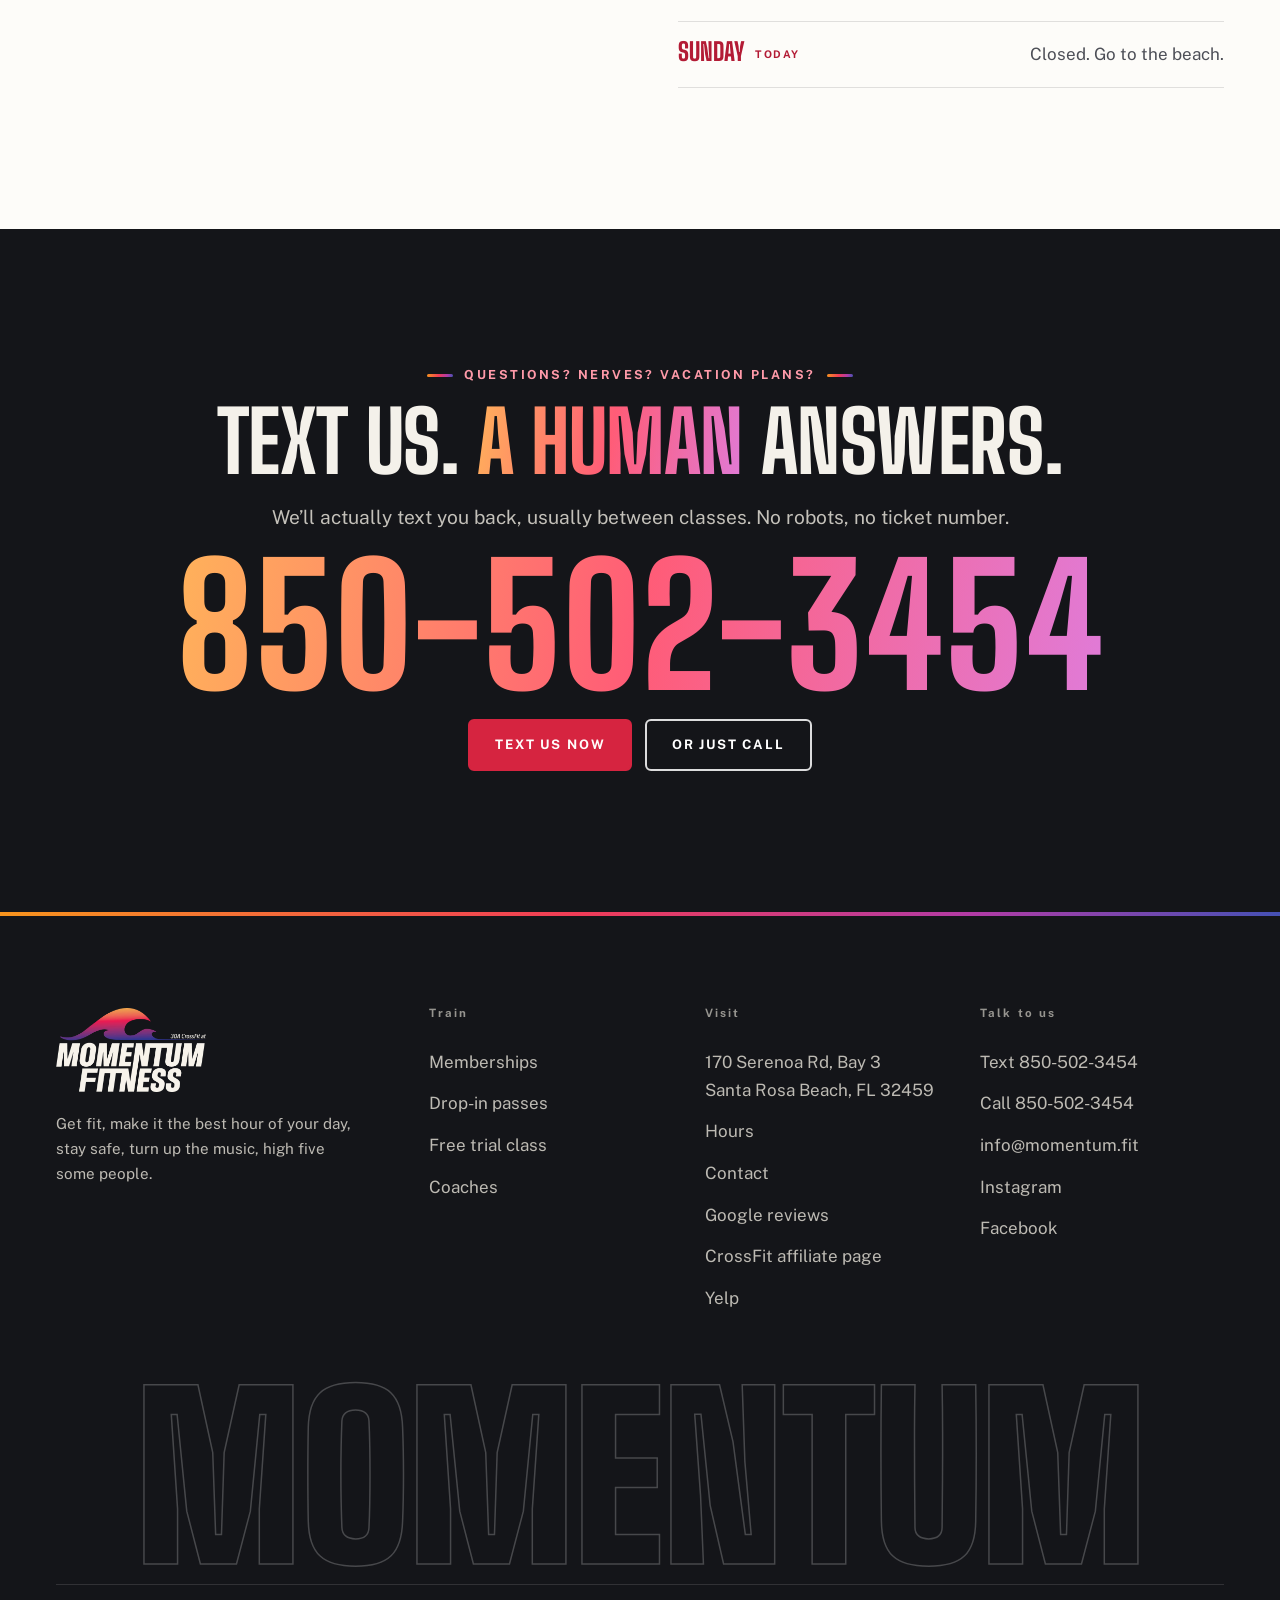
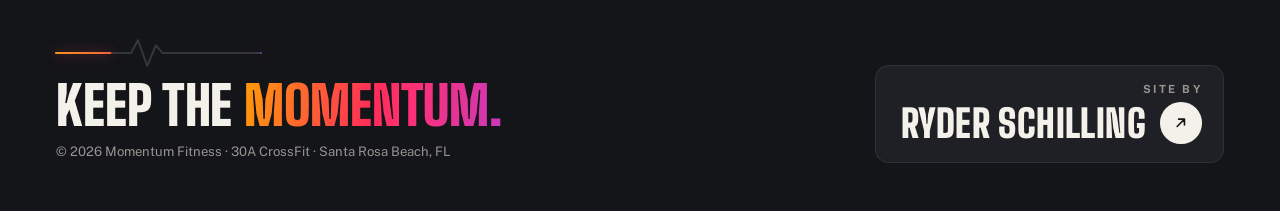
==== commit 87ebd3eb: "Coach photos: Ben, Brooklyne, Lyla, new Dan" ====
--- a/index.html
+++ b/index.html
@@ -16,7 +16,7 @@
 <meta property="og:title" content="Momentum Fitness | 30A CrossFit in Santa Rosa Beach, FL">
 <meta property="og:description" content="CrossFit on 30A for everybody: total beginners, vacationing drop-ins, and everyone in between. Free trial class, $25 drop-ins, coached every hour. Santa Rosa Beach, FL.">
 <meta property="og:url" content="https://30acrossfit.com/">
-<meta property="og:image" content="https://30acrossfit.com/img/og-image.jpg">
+<meta property="og:image" content="https://momentum-fitness-alpha.vercel.app/img/og-image.jpg">
 <meta property="og:image:width" content="1200">
 <meta property="og:image:height" content="630">
 <meta name="twitter:card" content="summary_large_image">
@@ -48,7 +48,7 @@
    "url": "https://30acrossfit.com/",
    "telephone": "+1-850-502-3454",
    "email": "info@momentum.fit",
-   "image": "https://30acrossfit.com/img/og-image.jpg",
+   "image": "https://momentum-fitness-alpha.vercel.app/img/og-image.jpg",
    "logo": "https://30acrossfit.com/img/logo.webp",
    "priceRange": "$25-$530",
    "address": {
@@ -326,12 +326,12 @@
 <div class="coaches__rail" role="region" aria-label="Coaches" tabindex="0">
 <article class="coach"><div class="coach__ph"><img src="/img/p/coach-jordan.webp" srcset="/img/p/coach-jordan-700.webp 700w, /img/p/coach-jordan.webp 1200w" sizes="(max-width: 900px) 70vw, 340px" alt="Jordan smiling on the beach" width="1200" height="1200" loading="lazy" decoding="async"></div><div><span class="coach__role">Co-Owner · Coach</span><h3>Jordan</h3><p class="coach__certs">CrossFit L2 · Burgener Strength Weightlifting L1</p></div></article>
 <article class="coach"><div class="coach__ph"><img src="/img/p/coach-john.webp" srcset="/img/p/coach-john-700.webp 700w, /img/p/coach-john.webp 1200w" sizes="(max-width: 900px) 70vw, 340px" alt="John with his arms crossed, smiling, in the gym" width="457" height="822" loading="lazy" decoding="async"></div><div><span class="coach__role">Co-Owner · Coach</span><h3>John</h3><p class="coach__certs">CrossFit L2 · Burgener Strength Weightlifting L1</p></div></article>
-<article class="coach"><div class="coach__ph"><img src="/img/p/coach-dan.webp" srcset="/img/p/coach-dan-700.webp 700w, /img/p/coach-dan.webp 1200w" sizes="(max-width: 900px) 70vw, 340px" alt="Dan standing over a loaded barbell" width="1124" height="1124" loading="lazy" decoding="async"></div><div><span class="coach__role">Coach</span><h3>Dan</h3><p class="coach__certs">CrossFit L1</p></div></article>
-<article class="coach"><div class="coach__ph coach__ph--soon" aria-hidden="true"><span>B</span><em>Photo coming soon</em></div><div><span class="coach__role">Coach</span><h3>Ben</h3><p class="coach__certs">CrossFit L1</p></div></article>
-<article class="coach"><div class="coach__ph coach__ph--soon" aria-hidden="true"><span>B</span><em>Photo coming soon</em></div><div><span class="coach__role">Coach</span><h3>Brooklyne</h3><p class="coach__certs">CrossFit L1</p></div></article>
+<article class="coach"><div class="coach__ph"><img src="/img/p/coach-dan.webp" srcset="/img/p/coach-dan-700.webp 700w, /img/p/coach-dan.webp 1200w" sizes="(max-width: 900px) 70vw, 340px" alt="Dan smiling in the gym" width="1200" height="1500" loading="lazy" decoding="async"></div><div><span class="coach__role">Coach</span><h3>Dan</h3><p class="coach__certs">CrossFit L1</p></div></article>
+<article class="coach"><div class="coach__ph"><img src="/img/p/coach-ben.webp" srcset="/img/p/coach-ben-700.webp 700w, /img/p/coach-ben.webp 1200w" sizes="(max-width: 900px) 70vw, 340px" alt="Ben running with a rugby ball mid-match" width="1200" height="1500" loading="lazy" decoding="async"></div><div><span class="coach__role">Coach</span><h3>Ben</h3><p class="coach__certs">CrossFit L1</p></div></article>
+<article class="coach"><div class="coach__ph"><img src="/img/p/coach-brooklyne.webp" srcset="/img/p/coach-brooklyne-700.webp 700w, /img/p/coach-brooklyne.webp 1200w" sizes="(max-width: 900px) 70vw, 340px" alt="Brooklyne smiling, taking a selfie in the gym" width="1200" height="1500" loading="lazy" decoding="async"></div><div><span class="coach__role">Coach</span><h3>Brooklyne</h3><p class="coach__certs">CrossFit L1</p></div></article>
 <article class="coach"><div class="coach__ph"><img src="/img/p/coach-michael.webp" srcset="/img/p/coach-michael-700.webp 700w, /img/p/coach-michael.webp 1200w" sizes="(max-width: 900px) 70vw, 340px" alt="Michael holding an L-sit on the rings" width="1200" height="1200" loading="lazy" decoding="async"></div><div><span class="coach__role">Coach</span><h3>Michael</h3><p class="coach__certs">CrossFit L1</p></div></article>
 <article class="coach"><div class="coach__ph"><img src="/img/p/coach-robby.webp" srcset="/img/p/coach-robby-700.webp 700w, /img/p/coach-robby.webp 1200w" sizes="(max-width: 900px) 70vw, 340px" alt="Robby mid-workout next to the rowers" width="958" height="958" loading="lazy" decoding="async"></div><div><span class="coach__role">Coach</span><h3>Robby</h3><p class="coach__certs">CrossFit L1</p></div></article>
-<article class="coach"><div class="coach__ph coach__ph--soon" aria-hidden="true"><span>L</span><em>Photo coming soon</em></div><div><span class="coach__role">Coach</span><h3>Lyla</h3><p class="coach__certs">CrossFit L1</p></div></article>
+<article class="coach"><div class="coach__ph"><img src="/img/p/coach-lyla.webp" srcset="/img/p/coach-lyla-700.webp 700w, /img/p/coach-lyla.webp 1200w" sizes="(max-width: 900px) 70vw, 340px" alt="Lyla smiling on a boardwalk under the trees" width="1200" height="1500" loading="lazy" decoding="async"></div><div><span class="coach__role">Coach</span><h3>Lyla</h3><p class="coach__certs">CrossFit L1</p></div></article>
 <article class="coach"><div class="coach__ph"><img src="/img/p/coach-emily.webp" srcset="/img/p/coach-emily-700.webp 700w, /img/p/coach-emily.webp 1200w" sizes="(max-width: 900px) 70vw, 340px" alt="Emily smiling outdoors with her arms crossed" width="1200" height="1200" loading="lazy" decoding="async"></div><div><span class="coach__role">Coach</span><h3>Emily</h3><p class="coach__certs">CrossFit L1</p></div></article>
 </div>
 </section>
